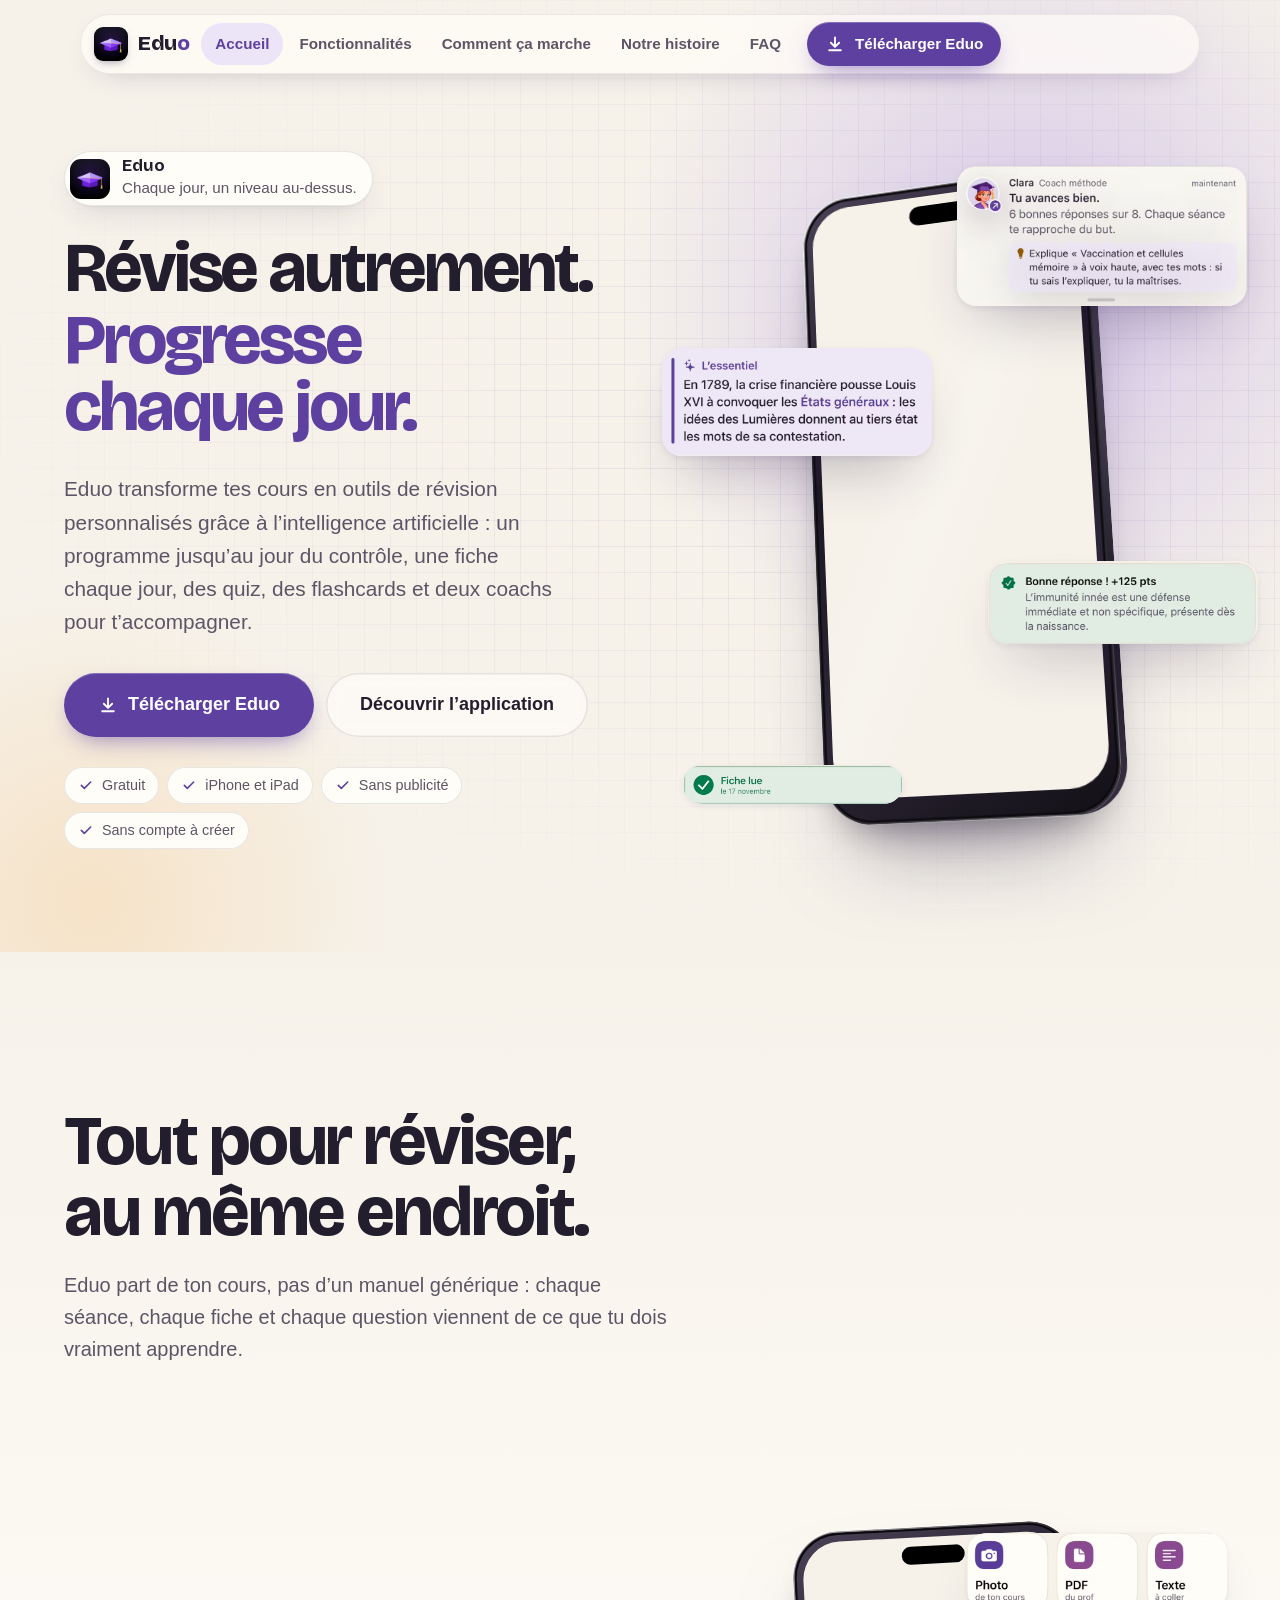
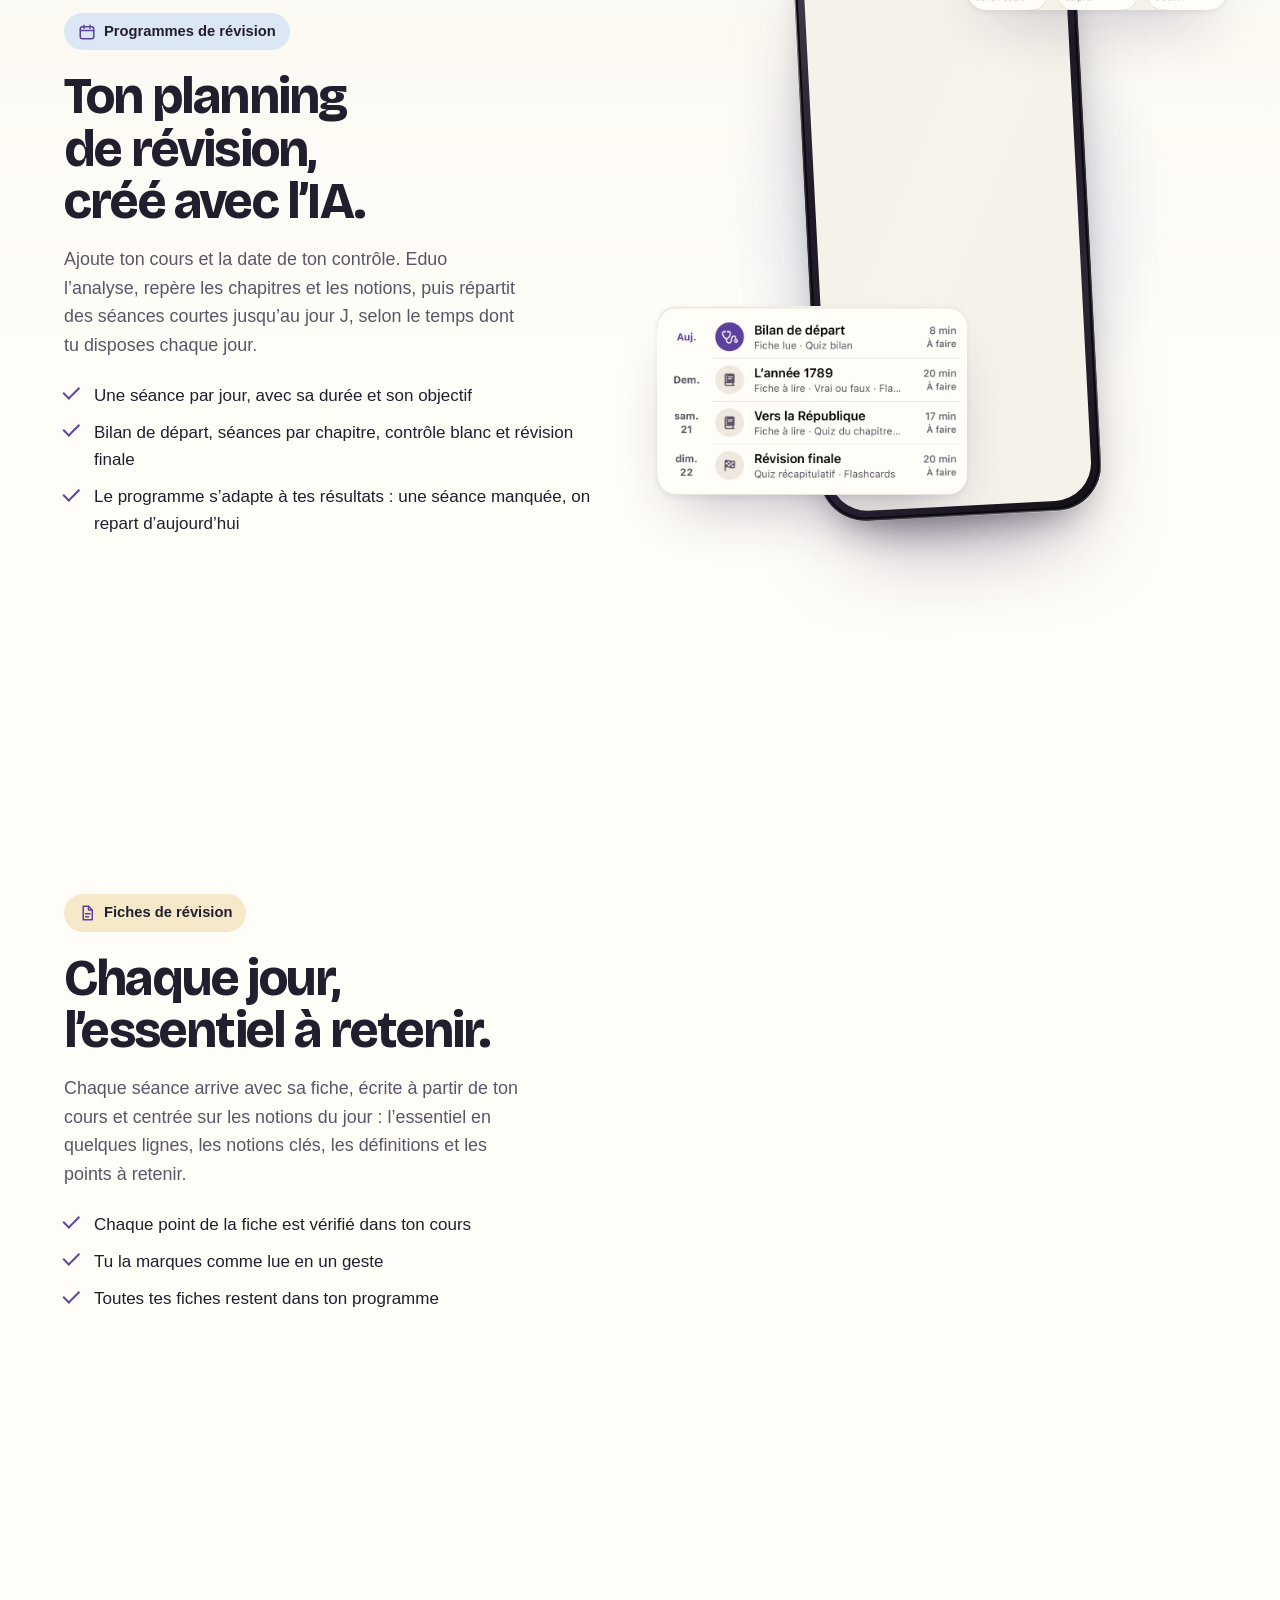
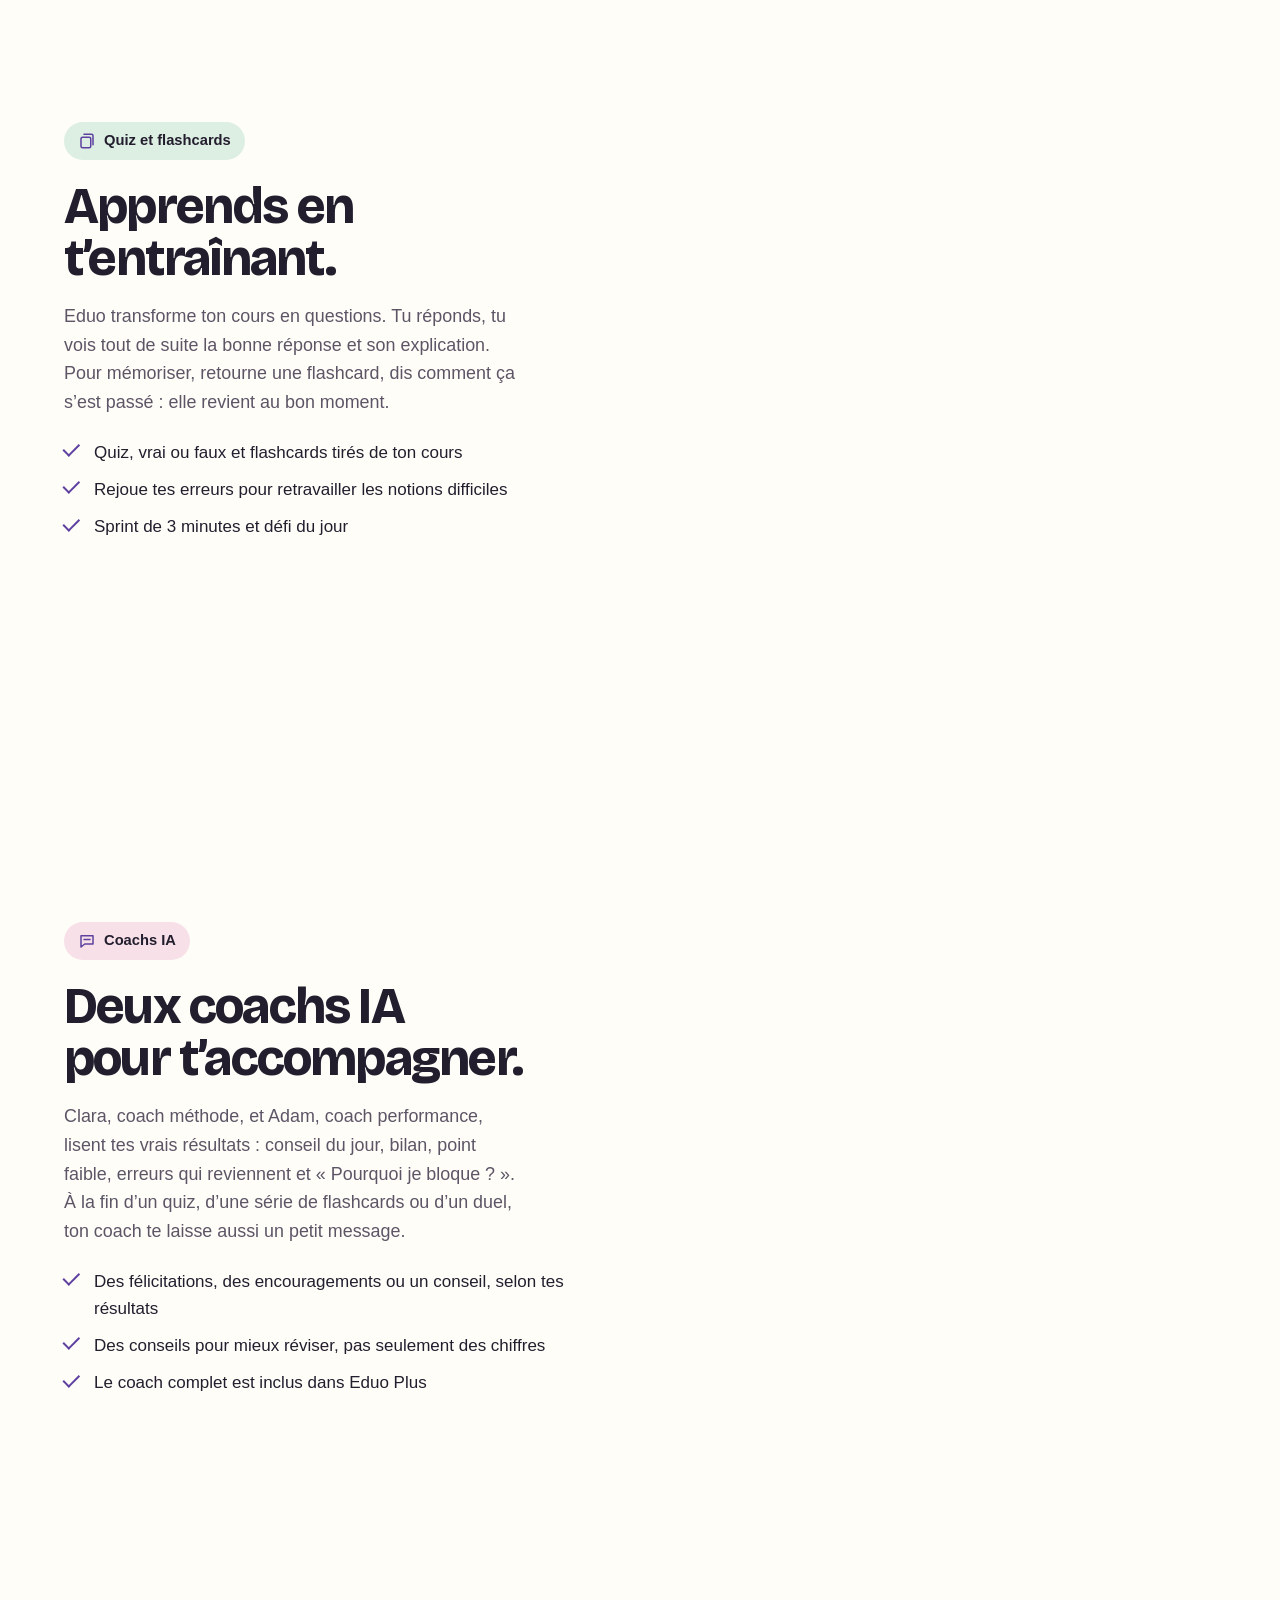
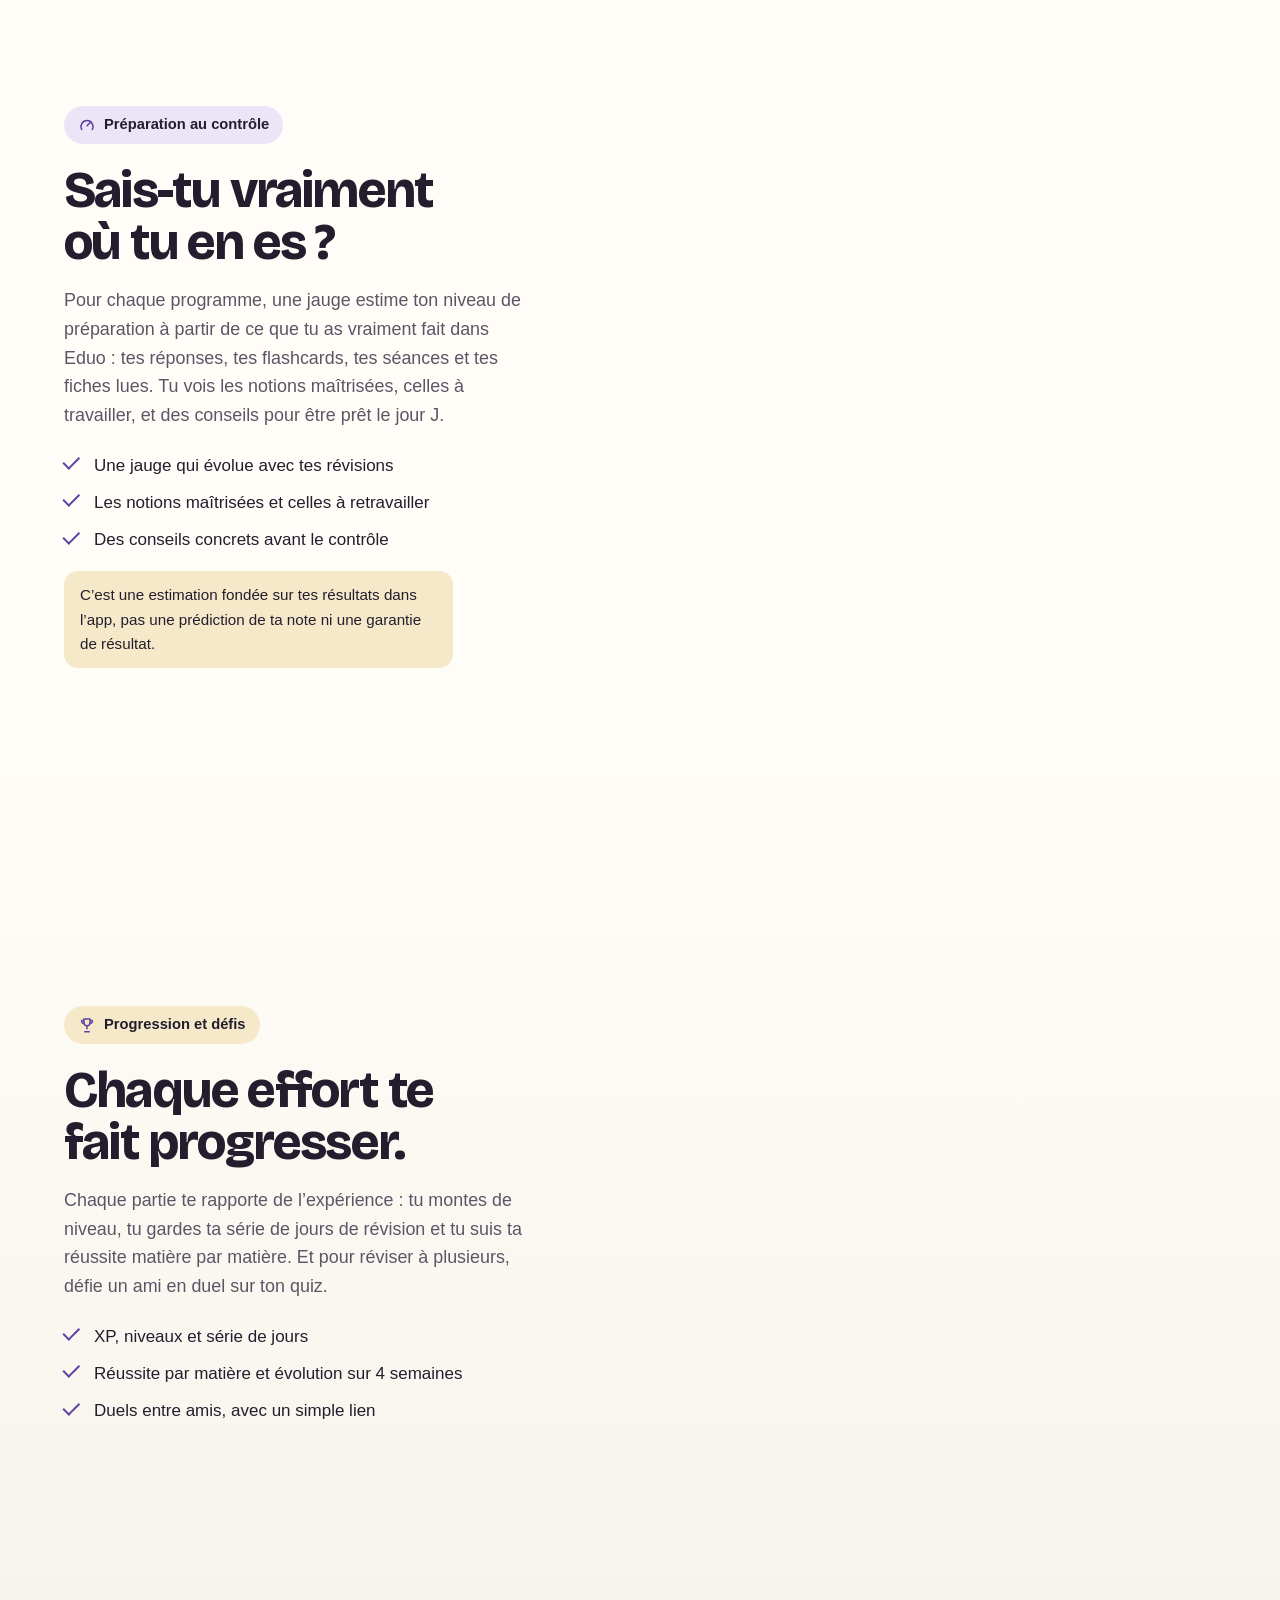
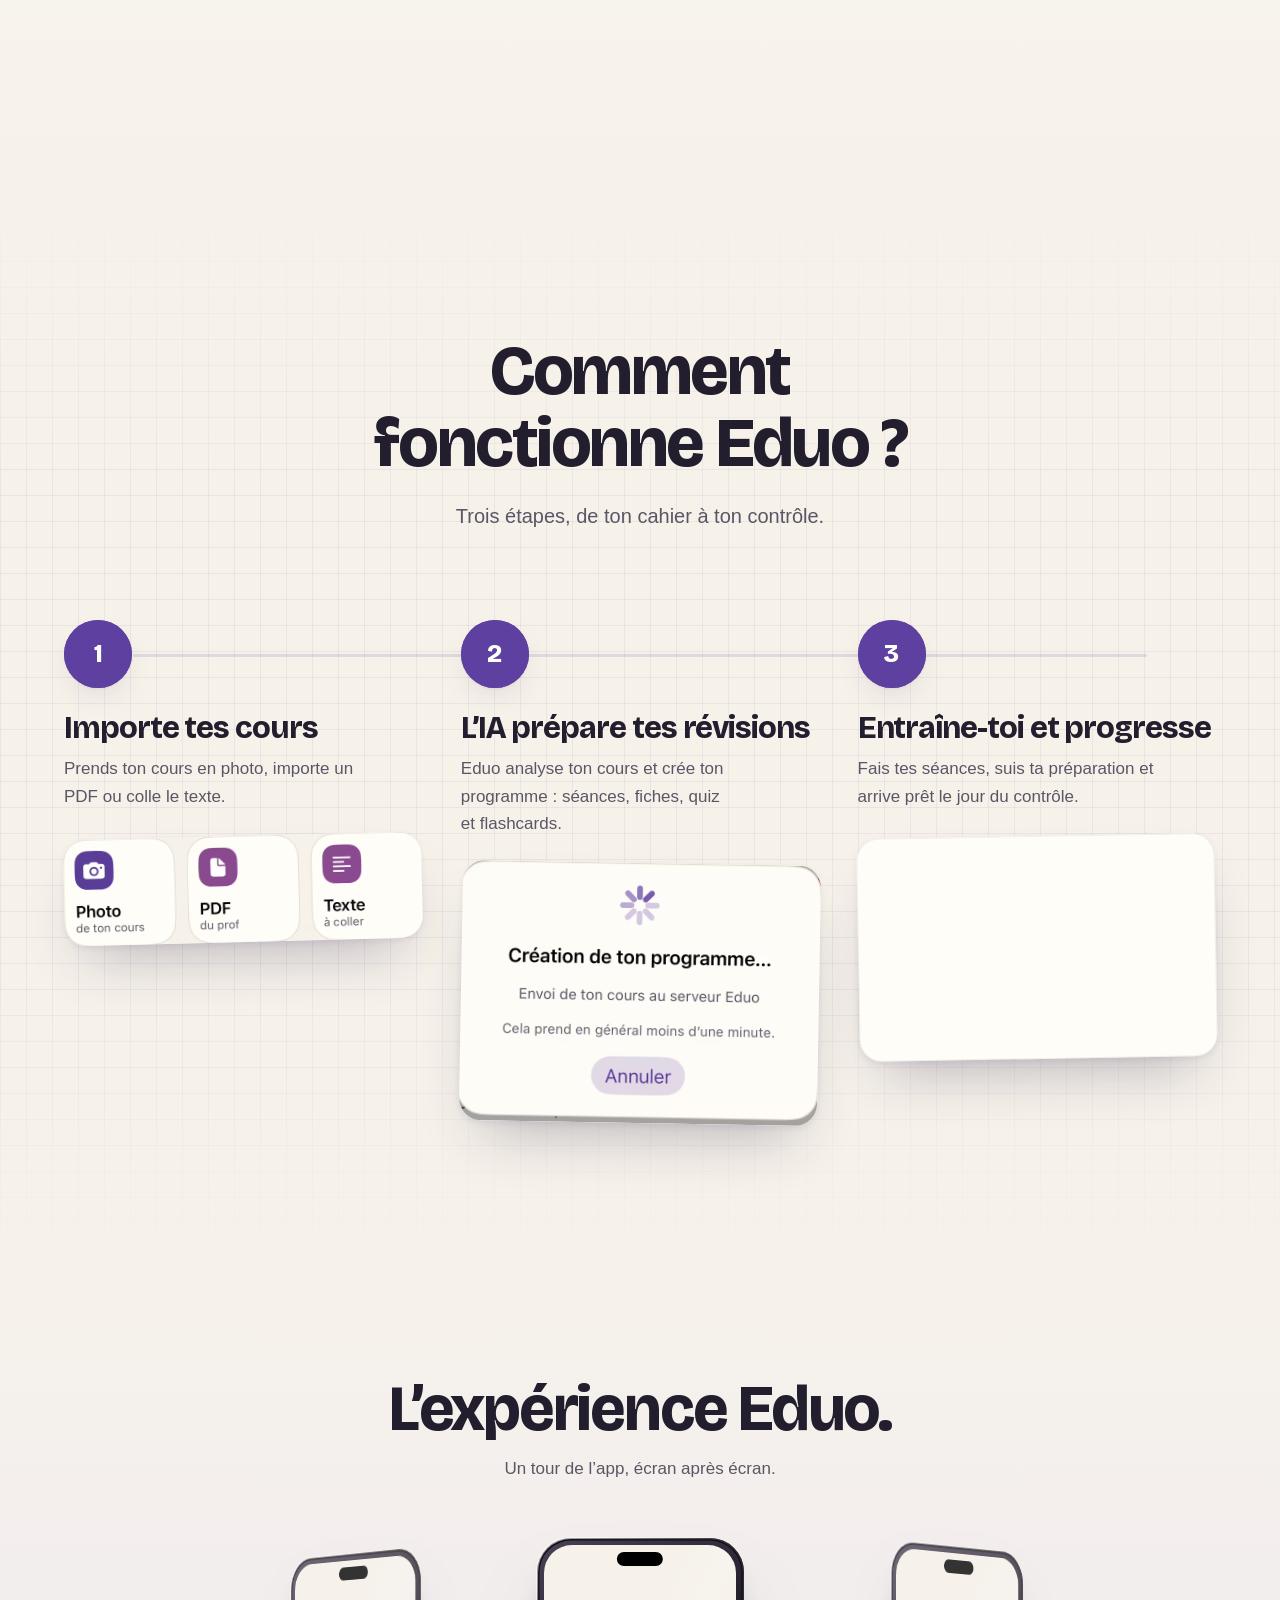
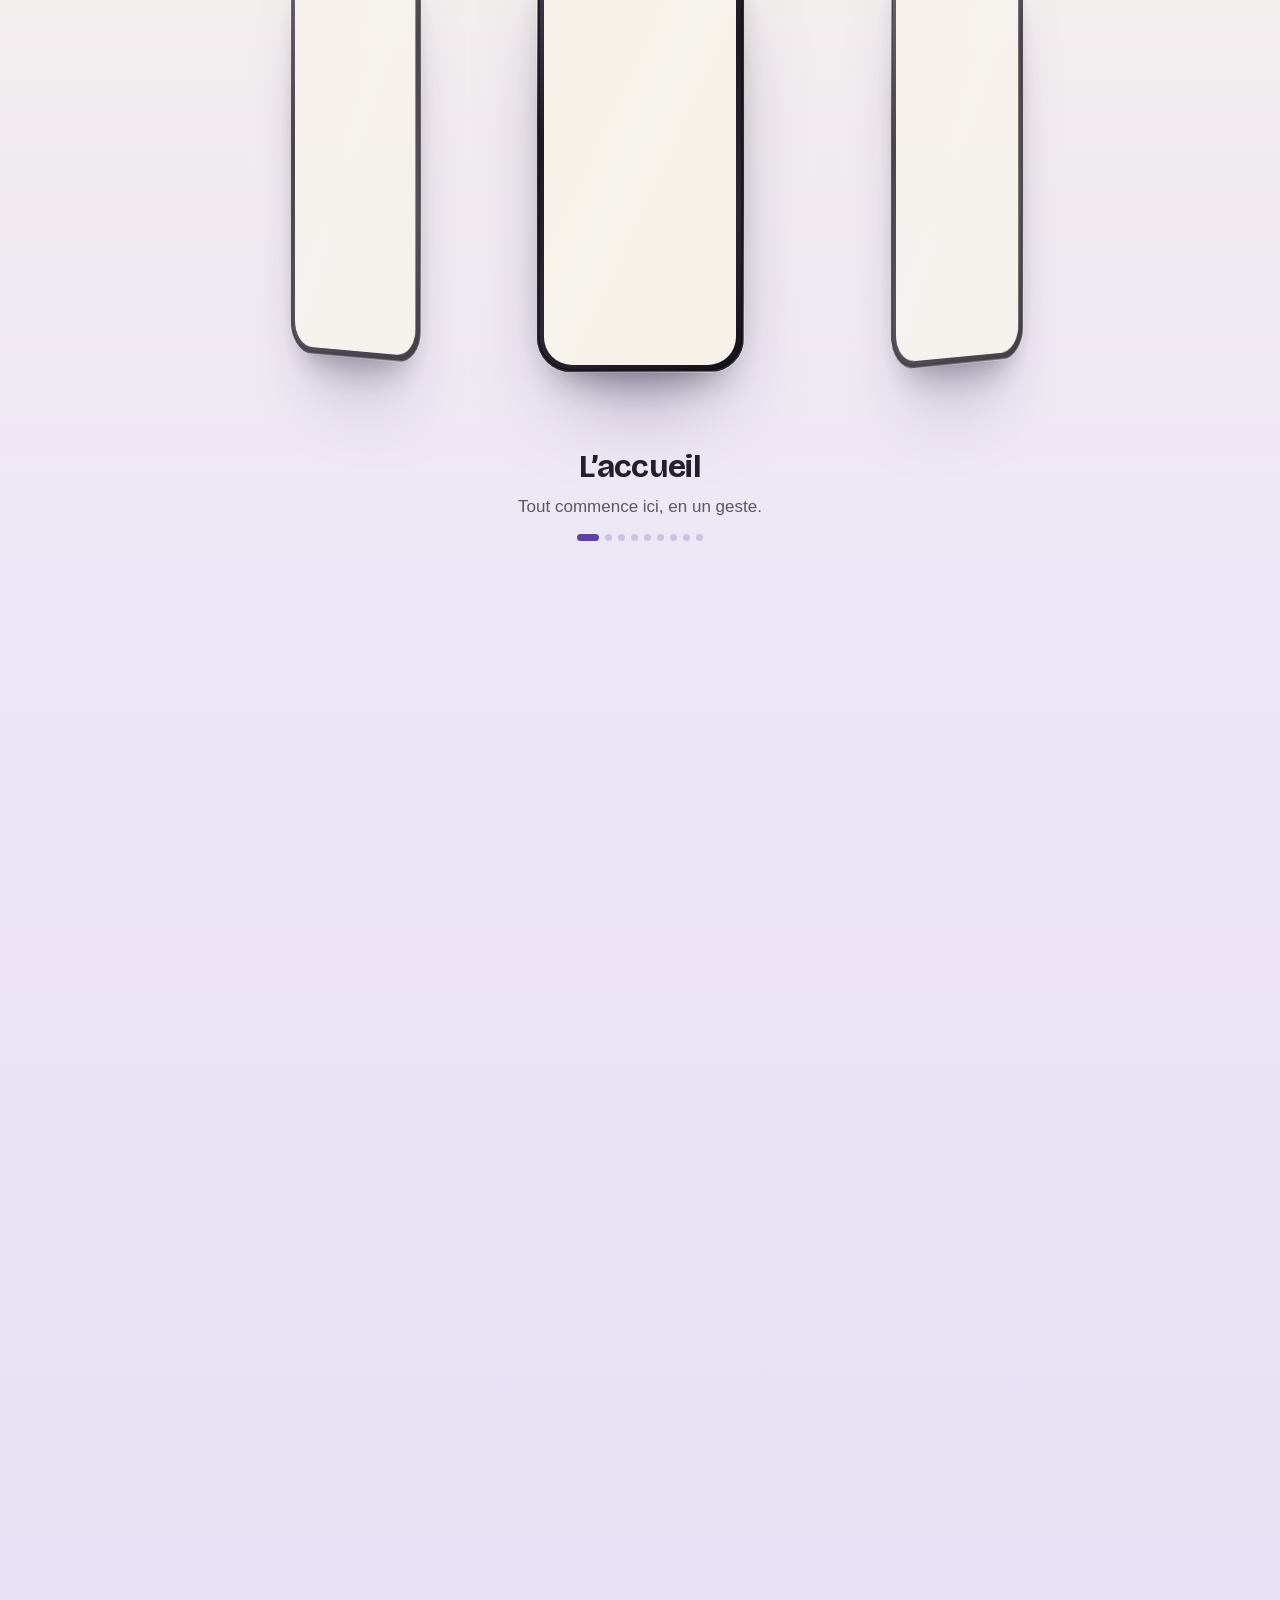
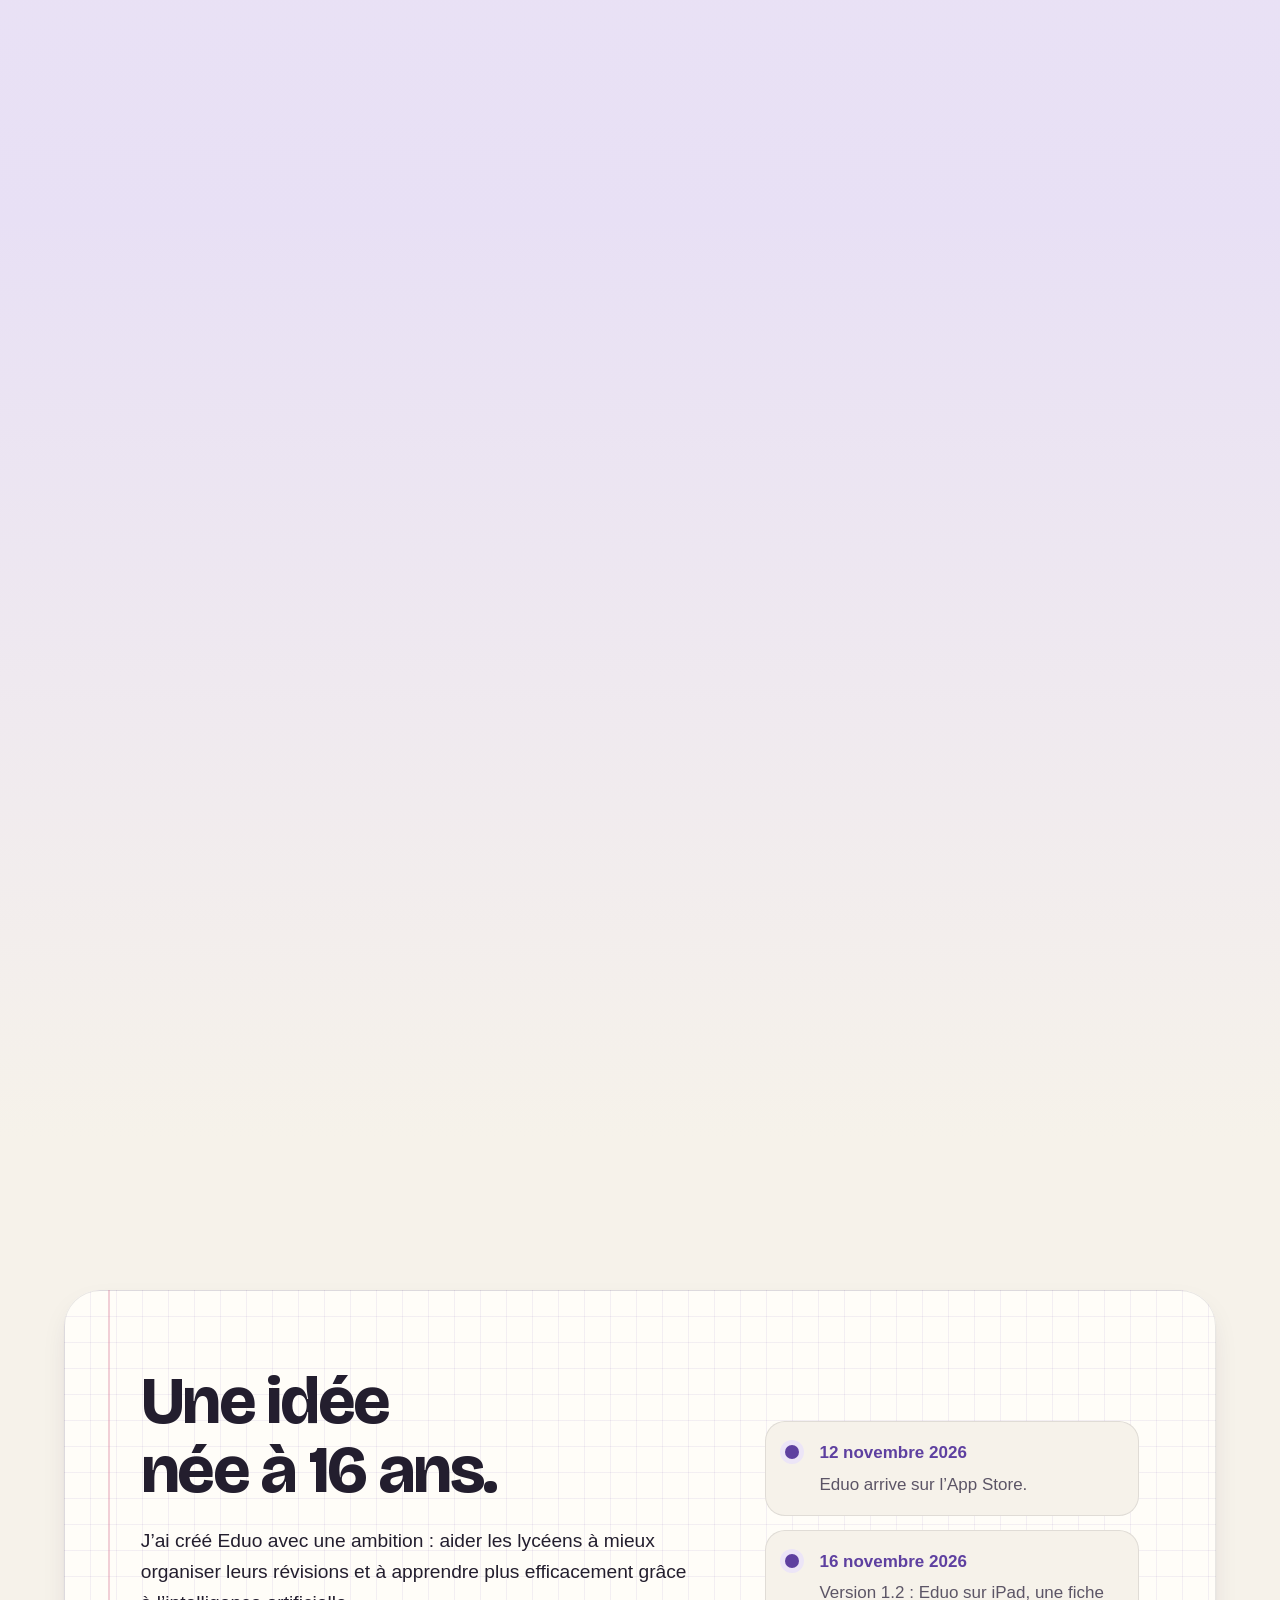
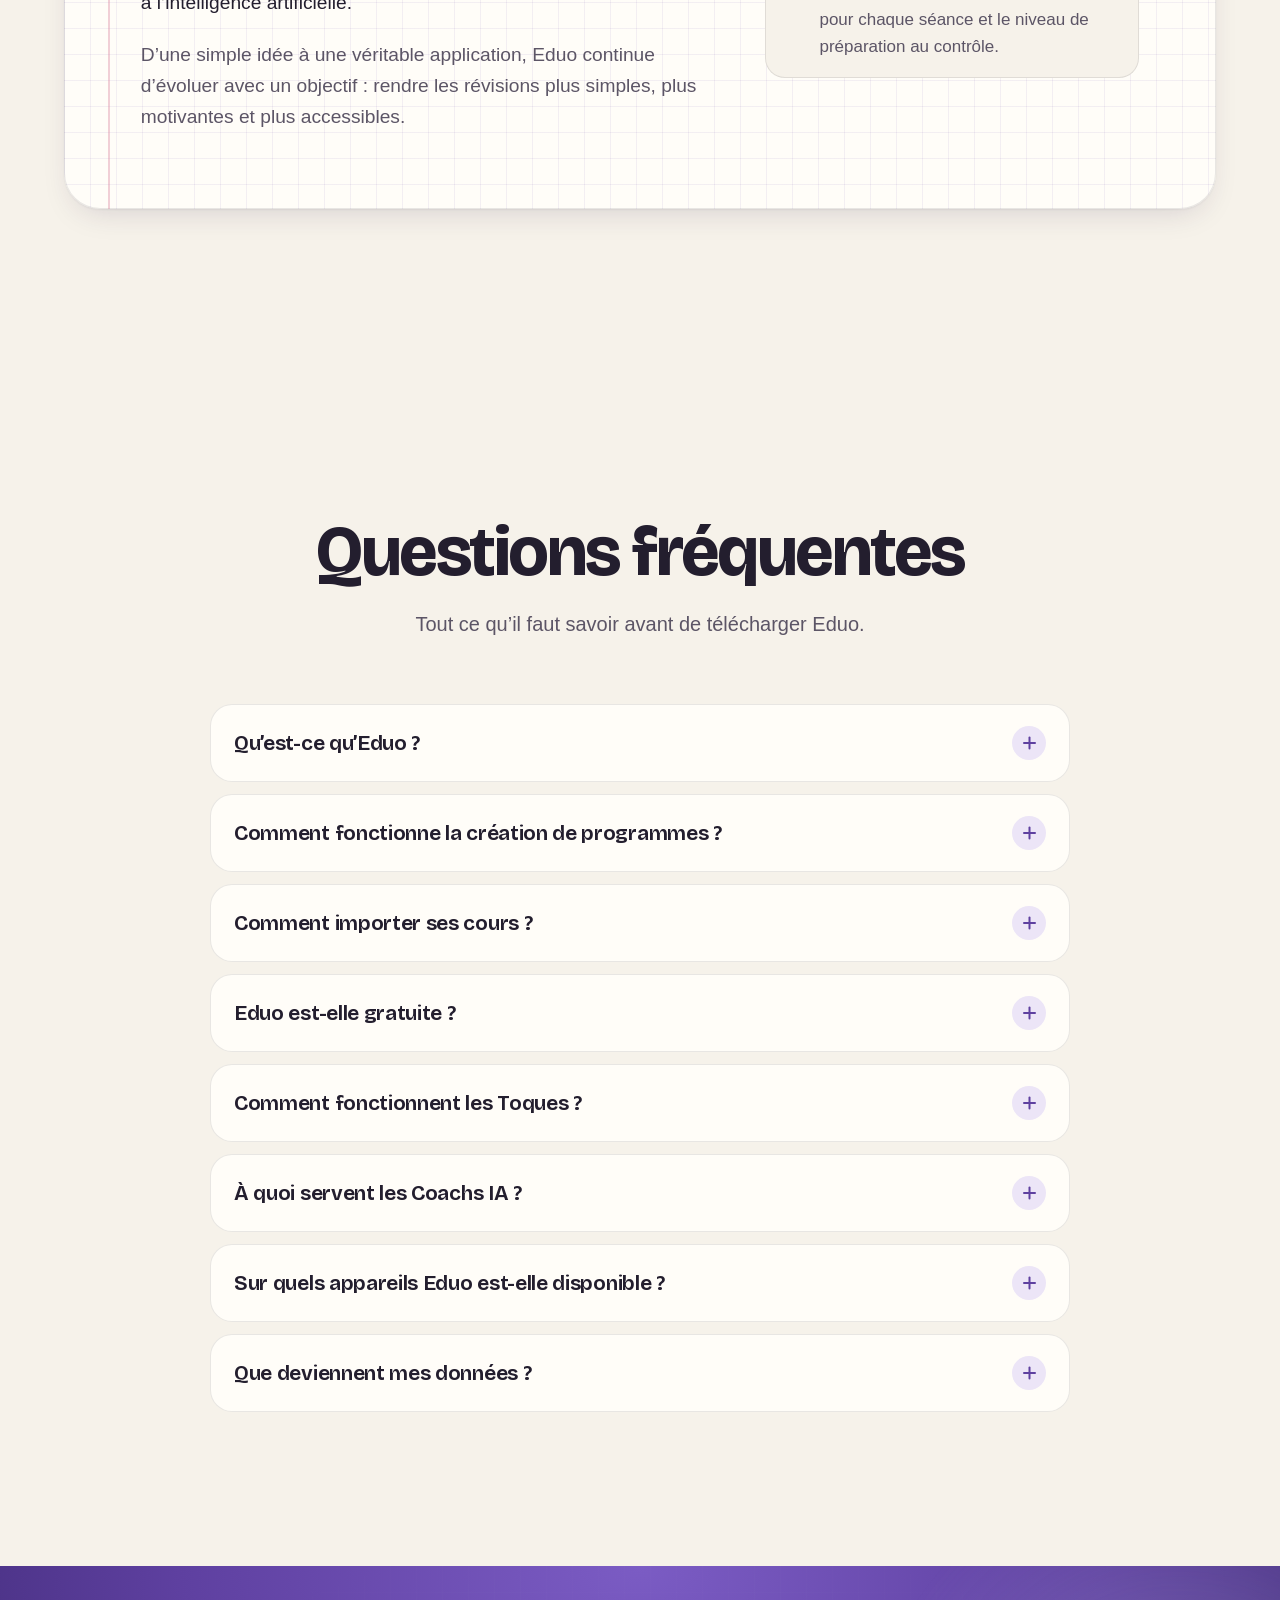
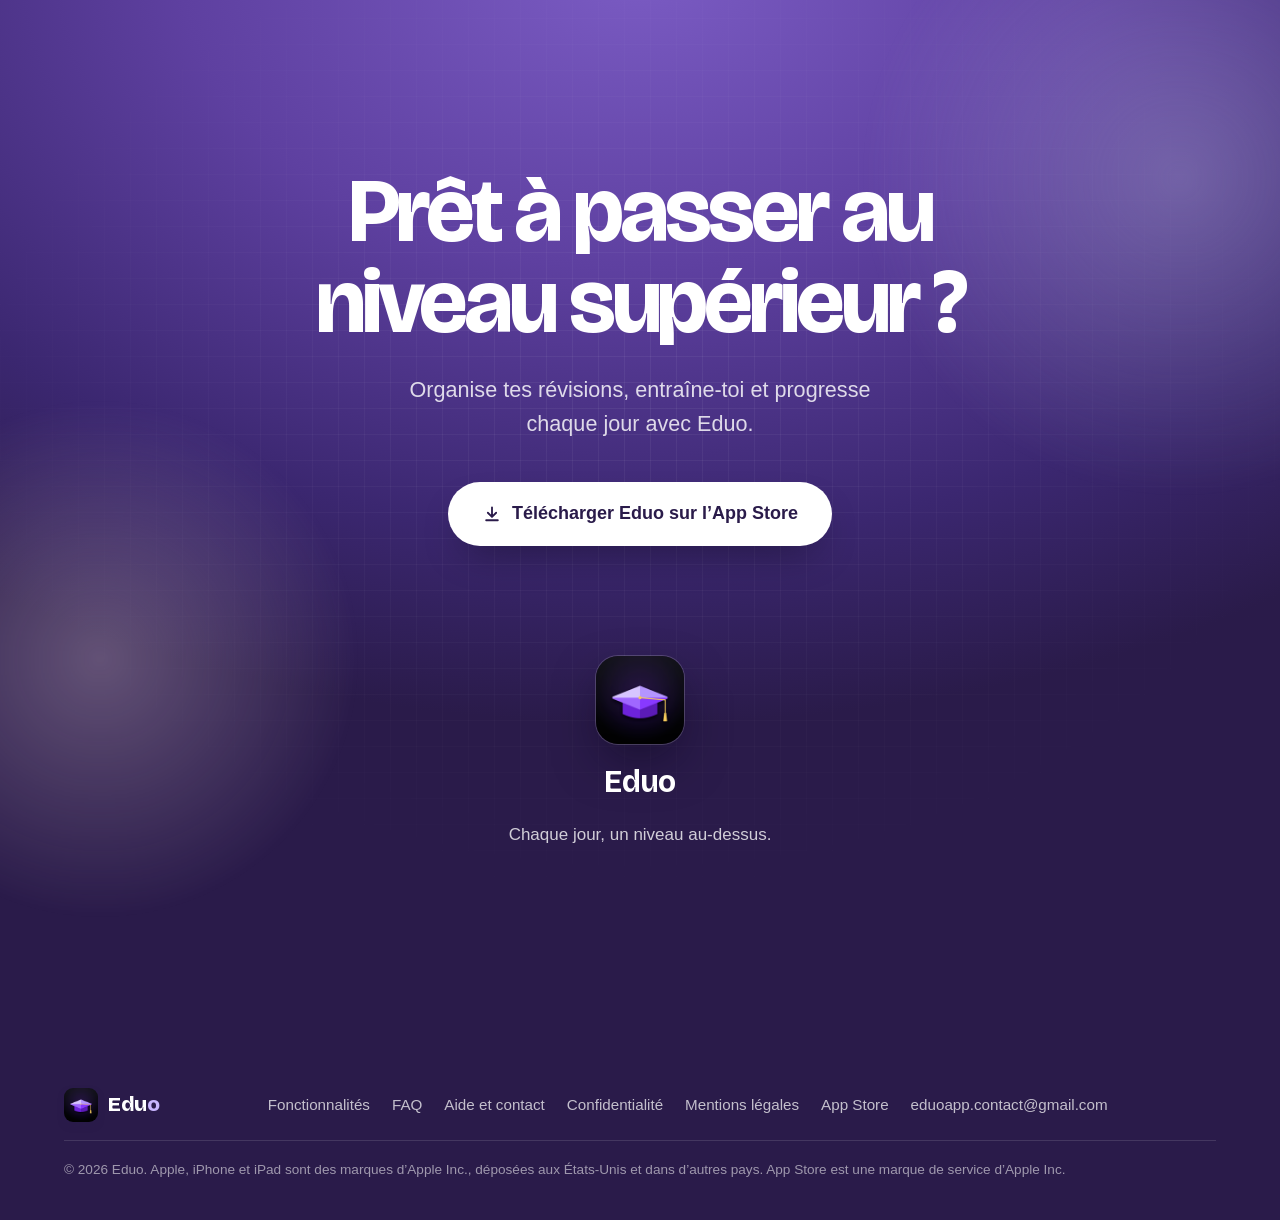
==== index.html @ 27c8b5d5 "Site officiel d'Eduo" ====
<!doctype html>
<html lang="fr">
<head>
  <meta charset="utf-8">
  <meta name="viewport" content="width=device-width, initial-scale=1, viewport-fit=cover">
  <title>Eduo · L’app de révision des lycéens, avec l’IA</title>
  <meta name="description" content="Eduo transforme tes cours en programme de révision avec l’IA : fiche du jour, quiz, flashcards et coachs IA. Gratuit sur iPhone et iPad.">
  <link rel="canonical" href="https://www.eduo-app.fr/">
  <meta name="theme-color" content="#F6F2EA">
  <meta name="apple-itunes-app" content="app-id=6831674131">
  <meta property="og:type" content="website">
  <meta property="og:locale" content="fr_FR">
  <meta property="og:site_name" content="Eduo">
  <meta property="og:title" content="Eduo · Chaque jour, un niveau au-dessus.">
  <meta property="og:description" content="Ton programme de révision créé avec l’IA à partir de tes cours : fiches, quiz, flashcards et coachs IA. Gratuit sur iPhone et iPad.">
  <meta property="og:url" content="https://www.eduo-app.fr/">
  <meta property="og:image" content="https://www.eduo-app.fr/assets/img/og-eduo.jpg">
  <meta property="og:image:width" content="1200">
  <meta property="og:image:height" content="630">
  <meta name="twitter:card" content="summary_large_image">
  <link rel="icon" href="favicon.ico" sizes="32x32">
  <link rel="icon" href="assets/img/favicon-32.png" type="image/png" sizes="32x32">
  <link rel="apple-touch-icon" href="assets/img/apple-touch-icon.png">
  <link rel="manifest" href="site.webmanifest">
  <link rel="preload" href="assets/fonts/bricolage-latin.woff2" as="font" type="font/woff2" crossorigin>
  <link rel="stylesheet" href="assets/css/site.css">
  <script>document.documentElement.classList.add("js")</script>
  <script type="application/ld+json">{"@context": "https://schema.org", "@type": "MobileApplication", "name": "Eduo", "operatingSystem": "iOS 17.0 ou plus récent, iPadOS 17.0 ou plus récent", "applicationCategory": "EducationalApplication", "inLanguage": "fr", "description": "Application de révision pour les lycéens : programmes de révision créés avec l’IA à partir de tes cours, fiches quotidiennes, quiz, flashcards, coachs IA et niveau de préparation au contrôle.", "url": "https://www.eduo-app.fr/", "downloadUrl": "https://apps.apple.com/fr/app/eduo/id6831674131", "image": "https://www.eduo-app.fr/assets/img/og-eduo.jpg", "offers": {"@type": "Offer", "price": "0", "priceCurrency": "EUR"}, "publisher": {"@type": "Person", "name": "Vincent Lauwerys"}}</script>
  <script type="application/ld+json">{"@context": "https://schema.org", "@type": "FAQPage", "mainEntity": [{"@type": "Question", "name": "Qu’est-ce qu’Eduo ?", "acceptedAnswer": {"@type": "Answer", "text": "Eduo est une application de révision pour les lycéens, sur iPhone et iPad. À partir de tes propres cours, elle crée un programme de révision jusqu’au jour du contrôle, avec une fiche pour chaque séance, des quiz, des flashcards et deux coachs IA.  L’app est en français, sans publicité et sans compte à créer."}}, {"@type": "Question", "name": "Comment fonctionne la création de programmes ?", "acceptedAnswer": {"@type": "Answer", "text": "Dans l’onglet Programmes, touche « Créer un programme », donne un titre à ton contrôle, choisis sa date et ajoute ton cours. Tu peux aussi indiquer le temps dont tu disposes chaque jour et si le contrôle te paraît difficile.  L’IA analyse ton cours, en tire les chapitres et les notions, puis répartit les séances jusqu’au jour J. Le programme est recalculé d’après tes résultats : si tu manques une séance, il repart d’aujourd’hui."}}, {"@type": "Question", "name": "Comment importer ses cours ?", "acceptedAnswer": {"@type": "Answer", "text": "Trois façons : prendre ton cours en photo, importer un PDF ou coller le texte.  Pour créer ton programme, ton cours est envoyé au serveur Eduo pour l’analyse, puis effacé. Si la création par l’IA n’est pas possible, « Créer sans IA » prépare des questions directement sur ton appareil."}}, {"@type": "Question", "name": "Eduo est-elle gratuite ?", "acceptedAnswer": {"@type": "Answer", "text": "Oui, Eduo se télécharge gratuitement. La formule gratuite permet de créer 2 programmes de révision par mois et 3 quiz par l’IA par semaine.  Pour aller plus loin, tu peux acheter des Toques ou t’abonner à Eduo Plus, au mois ou à l’année : coachs IA, analyse approfondie de tes erreurs, statistiques détaillées et 20 Toques par mois. L’abonnement se résilie à tout moment dans les réglages de ton compte Apple."}}, {"@type": "Question", "name": "Comment fonctionnent les Toques ?", "acceptedAnswer": {"@type": "Answer", "text": "Une Toque correspond à une création par l’IA : un programme ou un quiz. Elle n’est utilisée que si la création réussit, et elle est rendue automatiquement en cas d’échec. Revoir un programme ou refaire un quiz déjà créé ne coûte rien.  Les Toques s’achètent par packs, de 1 à 20, sans abonnement. Elles n’expirent pas et restent liées à ton compte Apple. Avec Eduo Plus, tu en reçois 20 chaque mois."}}, {"@type": "Question", "name": "À quoi servent les Coachs IA ?", "acceptedAnswer": {"@type": "Answer", "text": "Clara, coach méthode, et Adam, coach performance, analysent tes résultats et ta progression : conseil du jour, bilan, point faible, erreurs qui reviennent et « Pourquoi je bloque ? ». Le coach complet fait partie d’Eduo Plus.  À la fin d’un quiz, d’une série de flashcards ou d’un duel, ton coach te laisse aussi un petit message d’après tes vrais résultats."}}, {"@type": "Question", "name": "Sur quels appareils Eduo est-elle disponible ?", "acceptedAnswer": {"@type": "Answer", "text": "Eduo est disponible sur l’App Store pour iPhone et iPad, avec iOS ou iPadOS 17 ou plus récent. L’app n’existe pas encore sur Android."}}, {"@type": "Question", "name": "Que deviennent mes données ?", "acceptedAnswer": {"@type": "Answer", "text": "Pas de compte, pas de publicité, pas de suivi publicitaire. Tes quiz, tes résultats et tes programmes restent sur ton appareil ; tu peux tout effacer depuis les réglages de l’app.  Le détail est dans la  politique de confidentialité ."}}]}</script>
</head>
<body>
<a class="skip" href="#contenu">Aller au contenu</a>

<header class="nav" data-open="false">
  <div class="nav__bar">
    <a class="brand" href="#accueil" aria-label="Eduo, retour à l’accueil"><img src="assets/img/icone-192.png" alt="" width="34" height="34"><span>Edu<b>o</b></span></a>
    <nav aria-label="Navigation principale"><ul class="nav__links"><li><a href="#accueil" data-nav="accueil">Accueil</a></li><li><a href="#fonctionnalites" data-nav="fonctionnalites">Fonctionnalités</a></li><li><a href="#comment-ca-marche" data-nav="comment-ca-marche">Comment ça marche</a></li><li><a href="#histoire" data-nav="histoire">Notre histoire</a></li><li><a href="#faq" data-nav="faq">FAQ</a></li></ul></nav>
    <a class="btn nav__cta" href="https://apps.apple.com/fr/app/eduo/id6831674131"><svg viewBox="0 0 24 24" fill="none" stroke="currentColor" stroke-width="2.2" stroke-linecap="round" stroke-linejoin="round" aria-hidden="true"><path d="M12 4v11M7 10.5l5 5 5-5M5 19.5h14"/></svg><span>Télécharger Eduo</span></a>
    <button class="nav__toggle" type="button" aria-expanded="false" aria-controls="menu" aria-label="Ouvrir le menu"><span></span><span></span><span></span></button>
  </div>
  <div class="nav__sheet" id="menu"><a href="#accueil" data-nav="accueil">Accueil</a><a href="#fonctionnalites" data-nav="fonctionnalites">Fonctionnalités</a><a href="#comment-ca-marche" data-nav="comment-ca-marche">Comment ça marche</a><a href="#histoire" data-nav="histoire">Notre histoire</a><a href="#faq" data-nav="faq">FAQ</a><a class="btn" href="https://apps.apple.com/fr/app/eduo/id6831674131"><svg viewBox="0 0 24 24" fill="none" stroke="currentColor" stroke-width="2.2" stroke-linecap="round" stroke-linejoin="round" aria-hidden="true"><path d="M12 4v11M7 10.5l5 5 5-5M5 19.5h14"/></svg><span>Télécharger Eduo</span></a></div>
</header>

<main id="contenu">
  <!-- 1. Accueil -->
  <section class="hero" id="accueil" aria-labelledby="titre-accueil">
    <div class="paper-grid" style="position:absolute;inset:0;z-index:-2;-webkit-mask:radial-gradient(110% 80% at 72% 42%,#000 25%,transparent 72%);mask:radial-gradient(110% 80% at 72% 42%,#000 25%,transparent 72%)" aria-hidden="true"></div>
    <div class="hero__glow hero__glow--a" aria-hidden="true"></div>
    <div class="hero__glow hero__glow--b" aria-hidden="true"></div>
    <div class="wrap hero__grid">
      <div class="hero__copy">
        <div class="hero__brand" data-intro style="--d:.05s"><img src="assets/img/icone-192.png" alt="" width="40" height="40"><span><strong>Eduo</strong>Chaque jour, un niveau au-dessus.</span></div>
        <h1 id="titre-accueil"><span class="line"><span style="--d:.15s">Révise autrement.</span></span><span class="line line--violet"><span style="--d:.3s">Progresse chaque jour.</span></span></h1>
        <p class="hero__lead" data-intro style="--d:.5s">Eduo transforme tes cours en outils de révision personnalisés grâce à l’intelligence artificielle : un programme jusqu’au jour du contrôle, une fiche chaque jour, des quiz, des flashcards et deux coachs pour t’accompagner.</p>
        <div class="hero__actions" data-intro style="--d:.65s"><a class="btn btn--big" href="https://apps.apple.com/fr/app/eduo/id6831674131"><svg viewBox="0 0 24 24" fill="none" stroke="currentColor" stroke-width="2.2" stroke-linecap="round" stroke-linejoin="round" aria-hidden="true"><path d="M12 4v11M7 10.5l5 5 5-5M5 19.5h14"/></svg><span>Télécharger Eduo</span></a><a class="btn btn--ghost btn--big" href="#fonctionnalites">Découvrir l’application</a></div>
        <ul class="hero__facts" data-intro style="--d:.8s" aria-label="En bref">
          <li class="pill"><svg viewBox="0 0 24 24" fill="none" stroke="currentColor" stroke-width="2.4" stroke-linecap="round" stroke-linejoin="round" aria-hidden="true"><path d="M5 12.5l4.5 4.5L19 7.5"/></svg>Gratuit</li><li class="pill"><svg viewBox="0 0 24 24" fill="none" stroke="currentColor" stroke-width="2.4" stroke-linecap="round" stroke-linejoin="round" aria-hidden="true"><path d="M5 12.5l4.5 4.5L19 7.5"/></svg>iPhone et iPad</li><li class="pill"><svg viewBox="0 0 24 24" fill="none" stroke="currentColor" stroke-width="2.4" stroke-linecap="round" stroke-linejoin="round" aria-hidden="true"><path d="M5 12.5l4.5 4.5L19 7.5"/></svg>Sans publicité</li><li class="pill"><svg viewBox="0 0 24 24" fill="none" stroke="currentColor" stroke-width="2.4" stroke-linecap="round" stroke-linejoin="round" aria-hidden="true"><path d="M5 12.5l4.5 4.5L19 7.5"/></svg>Sans compte à créer</li>
        </ul>
      </div>
      <div class="hero__stage">
        <div class="phone3d" id="heroPhone">
          <div class="phone3d__back" aria-hidden="true"></div>
          <div class="phone3d__slice" aria-hidden="true" style="transform:translateZ(-3.6px)"></div><div class="phone3d__slice" aria-hidden="true" style="transform:translateZ(-7.2px)"></div><div class="phone3d__slice" aria-hidden="true" style="transform:translateZ(-10.8px)"></div><div class="phone3d__slice" aria-hidden="true" style="transform:translateZ(-14.4px)"></div><div class="phone3d__slice" aria-hidden="true" style="transform:translateZ(-18.0px)"></div><div class="phone3d__slice" aria-hidden="true" style="transform:translateZ(-21.6px)"></div><div class="phone3d__slice" aria-hidden="true" style="transform:translateZ(-25.2px)"></div><div class="phone3d__slice" aria-hidden="true" style="transform:translateZ(-28.8px)"></div><div class="phone3d__slice" aria-hidden="true" style="transform:translateZ(-32.4px)"></div><div class="phone3d__slice" aria-hidden="true" style="transform:translateZ(-36.0px)"></div>
          <div class="phone"><div class="phone__screen"><picture><source type="image/avif" srcset="assets/img/ecrans/accueil.avif"><img src="assets/img/ecrans/accueil.jpg" alt="Accueil de l’application Eduo : « Salut, Sam », suggestions de révision et barre pour ajouter un cours" width="720" height="1565" decoding="async" fetchpriority="high"></picture></div></div>
        </div>
        <div class="chip-card float" data-depth="60" style="--cw:270px;left:-6%;top:30%;--fd:-1s;--d:0.9s"><picture><source type="image/avif" srcset="assets/img/details/c-essentiel.avif"><img src="assets/img/details/c-essentiel.jpg" alt="L’essentiel d’une fiche de révision" width="760" height="305" decoding="async" loading="lazy"></picture></div>
        <div class="chip-card float" data-depth="90" style="--cw:270px;right:-8%;top:58%;--fd:-3s;--d:1.05s"><picture><source type="image/avif" srcset="assets/img/details/c-bonne-reponse.avif"><img src="assets/img/details/c-bonne-reponse.jpg" alt="Bonne réponse ! +125 points" width="760" height="233" decoding="async" loading="lazy"></picture></div>
        <div class="chip-card float" data-depth="40" style="--cw:290px;right:-6%;top:6%;--fd:-2s;--d:1.2s"><picture><source type="image/avif" srcset="assets/img/details/c-notif-clara.avif"><img src="assets/img/details/c-notif-clara.jpg" alt="Message de Clara : « Tu avances bien »" width="760" height="367" decoding="async" loading="lazy"></picture></div>
        <div class="chip-card float" data-depth="70" style="--cw:220px;left:-2%;bottom:10%;--fd:-4s;--d:1.35s"><picture><source type="image/avif" srcset="assets/img/details/c-fiche-lue.avif"><img src="assets/img/details/c-fiche-lue.jpg" alt="Fiche lue" width="760" height="135" decoding="async" loading="lazy"></picture></div>
      </div>
    </div>
  </section>

  <!-- 2. Fonctionnalités -->
  <section class="section features" id="fonctionnalites" aria-labelledby="titre-fonctionnalites">
    <div class="wrap">
      <div class="section-head reveal">
        <h2 id="titre-fonctionnalites">Tout pour réviser, au même endroit.</h2>
        <p>Eduo part de ton cours, pas d’un manuel générique : chaque séance, chaque fiche et chaque question viennent de ce que tu dois vraiment apprendre.</p>
      </div>
      <div class="story-grid">
        <div class="features__list">
      <article class="feature reveal" id="f-programmes" data-feature="0" style="--tone:var(--sky)">
        <span class="feature__tag"><svg viewBox="0 0 24 24" fill="none" stroke="currentColor" stroke-width="2" stroke-linecap="round" stroke-linejoin="round" aria-hidden="true"><rect x="3" y="5" width="18" height="16" rx="3"/><path d="M3 10h18M8 3v4M16 3v4"/></svg>Programmes de révision</span>
        <h3>Ton planning de révision, créé avec l’IA.</h3>
        <p>Ajoute ton cours et la date de ton contrôle. Eduo l’analyse, repère les chapitres et les notions, puis répartit des séances courtes jusqu’au jour J, selon le temps dont tu disposes chaque jour.</p>
        <ul><li>Une séance par jour, avec sa durée et son objectif</li><li>Bilan de départ, séances par chapitre, contrôle blanc et révision finale</li><li>Le programme s’adapte à tes résultats : une séance manquée, on repart d’aujourd’hui</li></ul>
        <div class="feature__visual"><div class="scene" data-scene="0" style="--tone:var(--sky)"><div class="scene__halo" aria-hidden="true"></div><div class="phone"><div class="phone__screen"><picture><source type="image/avif" srcset="assets/img/ecrans/programme.avif"><img src="assets/img/ecrans/programme.jpg" alt="Écran d’un programme Eduo : la séance du jour, la fiche du jour et le niveau de préparation" width="720" height="1565" decoding="async" loading="lazy"></picture></div></div><div class="chip-card float" data-depth="40" style="--cw:310px;left:-4%;bottom:12%"><picture><source type="image/avif" srcset="assets/img/details/c-seances.avif"><img src="assets/img/details/c-seances.jpg" alt="Les séances du programme, jour par jour : bilan de départ, l’année 1789, vers la République, révision finale" width="760" height="462" decoding="async" loading="lazy"></picture></div><div class="chip-card float" data-depth="70" style="--cw:260px;right:-2%;top:10%;--fd:-2s"><picture><source type="image/avif" srcset="assets/img/details/c-import.avif"><img src="assets/img/details/c-import.jpg" alt="Importer son cours : photo, PDF ou texte" width="760" height="225" decoding="async" loading="lazy"></picture></div></div></div>
      </article>
      <article class="feature reveal" id="f-fiches" data-feature="1" style="--tone:var(--butter)">
        <span class="feature__tag"><svg viewBox="0 0 24 24" fill="none" stroke="currentColor" stroke-width="2" stroke-linecap="round" stroke-linejoin="round" aria-hidden="true"><path d="M7 3h7l5 5v13H7z"/><path d="M14 3v5h5M10 13h6M10 17h4"/></svg>Fiches de révision</span>
        <h3>Chaque jour, l’essentiel à retenir.</h3>
        <p>Chaque séance arrive avec sa fiche, écrite à partir de ton cours et centrée sur les notions du jour : l’essentiel en quelques lignes, les notions clés, les définitions et les points à retenir.</p>
        <ul><li>Chaque point de la fiche est vérifié dans ton cours</li><li>Tu la marques comme lue en un geste</li><li>Toutes tes fiches restent dans ton programme</li></ul>
        <div class="feature__visual"><div class="scene" data-scene="1" style="--tone:var(--butter)"><div class="scene__halo" aria-hidden="true"></div><div class="phone"><div class="phone__screen"><picture><source type="image/avif" srcset="assets/img/ecrans/fiche.avif"><img src="assets/img/ecrans/fiche.jpg" alt="Fiche de révision Eduo « Les causes de la Révolution » : l’essentiel et les notions clés" width="720" height="1565" decoding="async" loading="lazy"></picture></div></div><div class="chip-card float" data-depth="50" style="--cw:300px;left:-6%;top:16%"><picture><source type="image/avif" srcset="assets/img/details/c-essentiel.avif"><img src="assets/img/details/c-essentiel.jpg" alt="L’essentiel de la fiche, en quelques lignes" width="760" height="305" decoding="async" loading="lazy"></picture></div><div class="chip-card float" data-depth="80" style="--cw:280px;right:-6%;bottom:18%;--fd:-3s"><picture><source type="image/avif" srcset="assets/img/details/c-notion.avif"><img src="assets/img/details/c-notion.jpg" alt="Une notion clé de la fiche : une société d’ordres" width="760" height="300" decoding="async" loading="lazy"></picture></div><div class="chip-card float" data-depth="30" style="--cw:230px;right:2%;top:8%;--fd:-1.5s"><picture><source type="image/avif" srcset="assets/img/details/c-fiche-lue.avif"><img src="assets/img/details/c-fiche-lue.jpg" alt="Fiche lue" width="760" height="135" decoding="async" loading="lazy"></picture></div></div></div>
      </article>
      <article class="feature reveal" id="f-quiz" data-feature="2" style="--tone:var(--mint)">
        <span class="feature__tag"><svg viewBox="0 0 24 24" fill="none" stroke="currentColor" stroke-width="2" stroke-linecap="round" stroke-linejoin="round" aria-hidden="true"><rect x="4" y="7" width="13" height="14" rx="2"/><path d="M8 3h10a2 2 0 0 1 2 2v12"/></svg>Quiz et flashcards</span>
        <h3>Apprends en t’entraînant.</h3>
        <p>Eduo transforme ton cours en questions. Tu réponds, tu vois tout de suite la bonne réponse et son explication. Pour mémoriser, retourne une flashcard, dis comment ça s’est passé : elle revient au bon moment.</p>
        <ul><li>Quiz, vrai ou faux et flashcards tirés de ton cours</li><li>Rejoue tes erreurs pour retravailler les notions difficiles</li><li>Sprint de 3 minutes et défi du jour</li></ul>
        <div class="feature__visual"><div class="scene" data-scene="2" style="--tone:var(--mint)"><div class="scene__halo" aria-hidden="true"></div><div class="phone"><div class="phone__screen"><picture><source type="image/avif" srcset="assets/img/ecrans/quiz.avif"><img src="assets/img/ecrans/quiz.jpg" alt="Question de quiz Eduo sur l’immunité innée, avec la bonne réponse et son explication" width="720" height="1565" decoding="async" loading="lazy"></picture></div></div><div class="flip float" data-depth="60" style="--cw:250px;left:-8%;top:14%;--fd:-2s"><div class="flip__inner"><div class="flip__face flip__face--front"><picture><source type="image/avif" srcset="assets/img/details/c-flash-q.avif"><img src="assets/img/details/c-flash-q.jpg" alt="Flashcard, côté question : quelle est la caractéristique principale de l’immunité innée ?" width="760" height="640" decoding="async" loading="lazy"></picture></div><div class="flip__face flip__face--back"><picture><source type="image/avif" srcset="assets/img/details/c-flash-r.avif"><img src="assets/img/details/c-flash-r.jpg" alt="Flashcard, côté réponse : défense immédiate et non spécifique" width="760" height="640" decoding="async" loading="lazy"></picture></div></div></div><div class="chip-card float" data-depth="80" style="--cw:300px;right:-6%;bottom:14%"><picture><source type="image/avif" srcset="assets/img/details/c-bonne-reponse.avif"><img src="assets/img/details/c-bonne-reponse.jpg" alt="Bonne réponse ! +125 points, avec l’explication" width="760" height="233" decoding="async" loading="lazy"></picture></div></div></div>
      </article>
      <article class="feature reveal" id="f-coachs" data-feature="3" style="--tone:var(--rose)">
        <span class="feature__tag"><svg viewBox="0 0 24 24" fill="none" stroke="currentColor" stroke-width="2" stroke-linecap="round" stroke-linejoin="round" aria-hidden="true"><path d="M4 5h16v11H9l-5 4z"/><path d="M8 10h8"/></svg>Coachs IA</span>
        <h3>Deux coachs IA pour t’accompagner.</h3>
        <p>Clara, coach méthode, et Adam, coach performance, lisent tes vrais résultats : conseil du jour, bilan, point faible, erreurs qui reviennent et « Pourquoi je bloque ? ». À la fin d’un quiz, d’une série de flashcards ou d’un duel, ton coach te laisse aussi un petit message.</p>
        <ul><li>Des félicitations, des encouragements ou un conseil, selon tes résultats</li><li>Des conseils pour mieux réviser, pas seulement des chiffres</li><li>Le coach complet est inclus dans Eduo Plus</li></ul>
        <div class="feature__visual"><div class="scene" data-scene="3" style="--tone:var(--rose)"><div class="scene__halo" aria-hidden="true"></div><div class="phone"><div class="phone__screen"><picture><source type="image/avif" srcset="assets/img/ecrans/coach-clara.avif"><img src="assets/img/ecrans/coach-clara.jpg" alt="Onglet Coach IA d’Eduo avec Clara et son conseil du jour" width="720" height="1565" decoding="async" loading="lazy"></picture></div></div><figure class="avatar float" data-depth="90" style="--aw:190px;left:-8%;top:6%;--fd:-1s"><picture><source type="image/avif" srcset="assets/img/clara.avif"><img src="assets/img/clara.png" alt="Clara, la coach méthode d’Eduo" width="560" height="560" decoding="async" loading="lazy"></picture><figcaption><b>Clara</b><span>Coach méthode</span></figcaption></figure><figure class="avatar float" data-depth="90" style="--aw:190px;right:-8%;top:30%;--fd:-3.5s"><picture><source type="image/avif" srcset="assets/img/adam.avif"><img src="assets/img/adam.png" alt="Adam, le coach performance d’Eduo" width="560" height="560" decoding="async" loading="lazy"></picture><figcaption><b>Adam</b><span>Coach performance</span></figcaption></figure><div class="chip-card float" data-depth="60" style="--cw:320px;left:-4%;bottom:6%;--fd:-2s"><picture><source type="image/avif" srcset="assets/img/details/c-notif-clara.avif"><img src="assets/img/details/c-notif-clara.jpg" alt="Message de Clara après une séance : « Tu avances bien. 6 bonnes réponses sur 8 »" width="760" height="367" decoding="async" loading="lazy"></picture></div></div></div>
      </article>
      <article class="feature reveal" id="f-preparation" data-feature="4" style="--tone:var(--violet-soft)">
        <span class="feature__tag"><svg viewBox="0 0 24 24" fill="none" stroke="currentColor" stroke-width="2" stroke-linecap="round" stroke-linejoin="round" aria-hidden="true"><path d="M5 18a8 8 0 1 1 14 0"/><path d="M12 13l4-4"/></svg>Préparation au contrôle</span>
        <h3>Sais-tu vraiment où tu en es ?</h3>
        <p>Pour chaque programme, une jauge estime ton niveau de préparation à partir de ce que tu as vraiment fait dans Eduo : tes réponses, tes flashcards, tes séances et tes fiches lues. Tu vois les notions maîtrisées, celles à travailler, et des conseils pour être prêt le jour J.</p>
        <ul><li>Une jauge qui évolue avec tes révisions</li><li>Les notions maîtrisées et celles à retravailler</li><li>Des conseils concrets avant le contrôle</li></ul><p class="feature__note">C’est une estimation fondée sur tes résultats dans l’app, pas une prédiction de ta note ni une garantie de résultat.</p>
        <div class="feature__visual"><div class="scene" data-scene="4" style="--tone:var(--violet-soft)"><div class="scene__halo" aria-hidden="true"></div><div class="phone"><div class="phone__screen"><picture><source type="image/avif" srcset="assets/img/ecrans/preparation.avif"><img src="assets/img/ecrans/preparation.jpg" alt="Niveau de préparation au contrôle d’histoire : 64 %, en progrès" width="720" height="1565" decoding="async" loading="lazy"></picture></div></div><div class="chip-card float" data-depth="70" style="--cw:320px;right:-8%;top:14%"><picture><source type="image/avif" srcset="assets/img/details/c-notions.avif"><img src="assets/img/details/c-notions.jpg" alt="Notions maîtrisées et notions à travailler" width="760" height="349" decoding="async" loading="lazy"></picture></div><div class="chip-card float" data-depth="50" style="--cw:310px;left:-8%;bottom:14%;--fd:-2.5s"><picture><source type="image/avif" srcset="assets/img/details/c-clara-conseil.avif"><img src="assets/img/details/c-clara-conseil.jpg" alt="Conseil de Clara : « Tu avances bien »" width="760" height="223" decoding="async" loading="lazy"></picture></div></div></div>
      </article>
      <article class="feature reveal" id="f-progression" data-feature="5" style="--tone:var(--butter)">
        <span class="feature__tag"><svg viewBox="0 0 24 24" fill="none" stroke="currentColor" stroke-width="2" stroke-linecap="round" stroke-linejoin="round" aria-hidden="true"><path d="M8 4h8v5a4 4 0 0 1-8 0zM8 6H5a3 3 0 0 0 3 4M16 6h3a3 3 0 0 1-3 4M12 13v4M9 21h6"/></svg>Progression et défis</span>
        <h3>Chaque effort te fait progresser.</h3>
        <p>Chaque partie te rapporte de l’expérience : tu montes de niveau, tu gardes ta série de jours de révision et tu suis ta réussite matière par matière. Et pour réviser à plusieurs, défie un ami en duel sur ton quiz.</p>
        <ul><li>XP, niveaux et série de jours</li><li>Réussite par matière et évolution sur 4 semaines</li><li>Duels entre amis, avec un simple lien</li></ul>
        <div class="feature__visual"><div class="scene" data-scene="5" style="--tone:var(--butter)"><div class="scene__halo" aria-hidden="true"></div><div class="phone"><div class="phone__screen"><picture><source type="image/avif" srcset="assets/img/ecrans/profil-stats.avif"><img src="assets/img/ecrans/profil-stats.jpg" alt="Statistiques détaillées dans le profil Eduo : réussite par matière et évolution" width="720" height="1565" decoding="async" loading="lazy"></picture></div></div><div class="chip-card float" data-depth="60" style="--cw:290px;left:-8%;top:14%"><picture><source type="image/avif" srcset="assets/img/details/c-scores.avif"><img src="assets/img/details/c-scores.jpg" alt="Duel : 975 points contre 790" width="760" height="210" decoding="async" loading="lazy"></picture></div><div class="chip-card float" data-depth="80" style="--cw:290px;right:-8%;bottom:16%;--fd:-2s"><picture><source type="image/avif" srcset="assets/img/details/c-victoire.avif"><img src="assets/img/details/c-victoire.jpg" alt="Victoire ! Tu as battu Hugo" width="760" height="186" decoding="async" loading="lazy"></picture></div></div></div>
      </article>
        </div>
        <div class="stage" aria-hidden="true"><div class="stage__sticky scene-host" style="height:min(720px,82vh)"></div></div>
      </div>
    </div>
  </section>

  <!-- 3. Comment ça marche -->
  <section class="section steps" id="comment-ca-marche" aria-labelledby="titre-etapes">
    <div class="paper-grid" style="position:absolute;inset:0;z-index:-1;-webkit-mask:linear-gradient(transparent,#000 30%,#000 70%,transparent);mask:linear-gradient(transparent,#000 30%,#000 70%,transparent)" aria-hidden="true"></div>
    <div class="wrap">
      <div class="section-head center reveal">
        <h2 id="titre-etapes">Comment fonctionne Eduo ?</h2>
        <p>Trois étapes, de ton cahier à ton contrôle.</p>
      </div>
      <div class="steps__track">
        <div class="steps__line" aria-hidden="true"><span></span></div>
        <ol class="steps__list">
        <li class="step reveal" style="--d:0s"><span class="step__num" aria-hidden="true">1</span><h3>Importe tes cours</h3><p>Prends ton cours en photo, importe un PDF ou colle le texte.</p><div class="step__visual" style="--rot:-1.5deg"><picture><source type="image/avif" srcset="assets/img/details/c-import.avif"><img src="assets/img/details/c-import.jpg" alt="Les trois façons d’ajouter son cours : photo, PDF ou texte" width="760" height="225" decoding="async" loading="lazy"></picture></div></li>
        <li class="step reveal" style="--d:.12s"><span class="step__num" aria-hidden="true">2</span><h3>L’IA prépare tes révisions</h3><p>Eduo analyse ton cours et crée ton programme : séances, fiches, quiz et flashcards.</p><div class="step__visual" style="--rot:1deg"><picture><source type="image/avif" srcset="assets/img/details/c-creation.avif"><img src="assets/img/details/c-creation.jpg" alt="Création du programme en cours : envoi du cours au serveur Eduo" width="760" height="552" decoding="async" loading="lazy"></picture></div></li>
        <li class="step reveal" style="--d:.24s"><span class="step__num" aria-hidden="true">3</span><h3>Entraîne-toi et progresse</h3><p>Fais tes séances, suis ta préparation et arrive prêt le jour du contrôle.</p><div class="step__visual" style="--rot:-1deg"><picture><source type="image/avif" srcset="assets/img/details/c-jauge.avif"><img src="assets/img/details/c-jauge.jpg" alt="Ta préparation : 67 %, en bonne voie" width="760" height="473" decoding="async" loading="lazy" class="gauge-reveal"></picture></div></li>
        </ol>
      </div>
    </div>
  </section>

  <!-- 4. Expérience -->
  <section class="experience" id="experience" aria-labelledby="titre-experience">
    <div class="experience__sticky">
      <div class="experience__head reveal">
        <h2 id="titre-experience">L’expérience Eduo.</h2>
        <p>Un tour de l’app, écran après écran.</p>
      </div>
      <div class="carousel" id="carousel"><div class="carousel__item" data-title="L’accueil" data-text="Tout commence ici, en un geste."><div class="phone"><div class="phone__screen"><picture><source type="image/avif" srcset="assets/img/ecrans/accueil.avif"><img src="assets/img/ecrans/accueil.jpg" alt="Accueil d’Eduo" width="720" height="1565" decoding="async" loading="lazy"></picture></div></div></div><div class="carousel__item" data-title="Ta séance du jour" data-text="Elle t’attend chaque jour."><div class="phone"><div class="phone__screen"><picture><source type="image/avif" srcset="assets/img/ecrans/programmes.avif"><img src="assets/img/ecrans/programmes.jpg" alt="Onglet Programmes : la séance du jour et sa fiche" width="720" height="1565" decoding="async" loading="lazy"></picture></div></div></div><div class="carousel__item" data-title="Ta fiche" data-text="L’essentiel du jour, marqué comme lu."><div class="phone"><div class="phone__screen"><picture><source type="image/avif" srcset="assets/img/ecrans/fiche-lue.avif"><img src="assets/img/ecrans/fiche-lue.jpg" alt="Fiche de révision marquée comme lue" width="720" height="1565" decoding="async" loading="lazy"></picture></div></div></div><div class="carousel__item" data-title="Le quiz" data-text="La bonne réponse et son explication."><div class="phone"><div class="phone__screen"><picture><source type="image/avif" srcset="assets/img/ecrans/quiz.avif"><img src="assets/img/ecrans/quiz.jpg" alt="Question de quiz avec la bonne réponse" width="720" height="1565" decoding="async" loading="lazy"></picture></div></div></div><div class="carousel__item" data-title="Les flashcards" data-text="Retourne, note, retiens."><div class="phone"><div class="phone__screen"><picture><source type="image/avif" srcset="assets/img/ecrans/flash-r.avif"><img src="assets/img/ecrans/flash-r.jpg" alt="Flashcard retournée, côté réponse" width="720" height="1565" decoding="async" loading="lazy"></picture></div></div></div><div class="carousel__item" data-title="Tes résultats" data-text="Et le message de ton coach."><div class="phone"><div class="phone__screen"><picture><source type="image/avif" srcset="assets/img/ecrans/resultats.avif"><img src="assets/img/ecrans/resultats.jpg" alt="Résultats d’un bilan avec le message de Clara" width="720" height="1565" decoding="async" loading="lazy"></picture></div></div></div><div class="carousel__item" data-title="Ton coach" data-text="Un conseil chaque jour."><div class="phone"><div class="phone__screen"><picture><source type="image/avif" srcset="assets/img/ecrans/coach-adam.avif"><img src="assets/img/ecrans/coach-adam.jpg" alt="Adam et son conseil du jour" width="720" height="1565" decoding="async" loading="lazy"></picture></div></div></div><div class="carousel__item" data-title="Les duels" data-text="Défie tes amis sur ton cours."><div class="phone"><div class="phone__screen"><picture><source type="image/avif" srcset="assets/img/ecrans/duel.avif"><img src="assets/img/ecrans/duel.jpg" alt="Résultat d’un duel gagné" width="720" height="1565" decoding="async" loading="lazy"></picture></div></div></div><div class="carousel__item" data-title="Ta progression" data-text="Matière par matière."><div class="phone"><div class="phone__screen"><picture><source type="image/avif" srcset="assets/img/ecrans/profil-stats.avif"><img src="assets/img/ecrans/profil-stats.jpg" alt="Statistiques de progression" width="720" height="1565" decoding="async" loading="lazy"></picture></div></div></div></div>
      <div class="carousel__caption" aria-live="polite"><strong id="carouselTitle">L’accueil</strong><span id="carouselText">Tout commence ici, en un geste.</span><div class="carousel__dots" aria-hidden="true"><i></i><i></i><i></i><i></i><i></i><i></i><i></i><i></i><i></i></div></div>
    </div>
  </section>

  <!-- 5. Notre histoire -->
  <section class="section story" id="histoire" aria-labelledby="titre-histoire">
    <div class="wrap">
      <div class="story__card paper-grid reveal">
        <div class="story__text">
          <h2 id="titre-histoire">Une idée née à 16 ans.</h2>
          <p>J’ai créé Eduo avec une ambition : aider les lycéens à mieux organiser leurs révisions et à apprendre plus efficacement grâce à l’intelligence artificielle.</p>
          <p>D’une simple idée à une véritable application, Eduo continue d’évoluer avec un objectif : rendre les révisions plus simples, plus motivantes et plus accessibles.</p>
        </div>
        <ol class="timeline" aria-label="Les étapes d’Eduo">
          <li><time datetime="2026-11-12">12 novembre 2026</time><p>Eduo arrive sur l’App Store.</p></li>
          <li><time datetime="2026-11-16">16 novembre 2026</time><p>Version 1.2 : Eduo sur iPad, une fiche pour chaque séance et le niveau de préparation au contrôle.</p></li>
        </ol>
      </div>
    </div>
  </section>

  <!-- 6. FAQ -->
  <section class="section faq" id="faq" aria-labelledby="titre-faq">
    <div class="wrap">
      <div class="section-head center reveal">
        <h2 id="titre-faq">Questions fréquentes</h2>
        <p>Tout ce qu’il faut savoir avant de télécharger Eduo.</p>
      </div>
      <div class="faq__list">
        <details class="qa reveal">
          <summary><span>Qu’est-ce qu’Eduo ?</span><span class="qa__icon" aria-hidden="true"></span></summary>
          <div class="qa__body"><div><p>Eduo est une application de révision pour les lycéens, sur iPhone et iPad. À partir de tes propres cours, elle crée un programme de révision jusqu’au jour du contrôle, avec une fiche pour chaque séance, des quiz, des flashcards et deux coachs IA.</p><p>L’app est en français, sans publicité et sans compte à créer.</p></div></div>
        </details>
        <details class="qa reveal">
          <summary><span>Comment fonctionne la création de programmes ?</span><span class="qa__icon" aria-hidden="true"></span></summary>
          <div class="qa__body"><div><p>Dans l’onglet Programmes, touche « Créer un programme », donne un titre à ton contrôle, choisis sa date et ajoute ton cours. Tu peux aussi indiquer le temps dont tu disposes chaque jour et si le contrôle te paraît difficile.</p><p>L’IA analyse ton cours, en tire les chapitres et les notions, puis répartit les séances jusqu’au jour J. Le programme est recalculé d’après tes résultats : si tu manques une séance, il repart d’aujourd’hui.</p></div></div>
        </details>
        <details class="qa reveal">
          <summary><span>Comment importer ses cours ?</span><span class="qa__icon" aria-hidden="true"></span></summary>
          <div class="qa__body"><div><p>Trois façons : prendre ton cours en photo, importer un PDF ou coller le texte.</p><p>Pour créer ton programme, ton cours est envoyé au serveur Eduo pour l’analyse, puis effacé. Si la création par l’IA n’est pas possible, « Créer sans IA » prépare des questions directement sur ton appareil.</p></div></div>
        </details>
        <details class="qa reveal">
          <summary><span>Eduo est-elle gratuite ?</span><span class="qa__icon" aria-hidden="true"></span></summary>
          <div class="qa__body"><div><p>Oui, Eduo se télécharge gratuitement. La formule gratuite permet de créer 2 programmes de révision par mois et 3 quiz par l’IA par semaine.</p><p>Pour aller plus loin, tu peux acheter des Toques ou t’abonner à Eduo Plus, au mois ou à l’année : coachs IA, analyse approfondie de tes erreurs, statistiques détaillées et 20 Toques par mois. L’abonnement se résilie à tout moment dans les réglages de ton compte Apple.</p></div></div>
        </details>
        <details class="qa reveal">
          <summary><span>Comment fonctionnent les Toques ?</span><span class="qa__icon" aria-hidden="true"></span></summary>
          <div class="qa__body"><div><p>Une Toque correspond à une création par l’IA : un programme ou un quiz. Elle n’est utilisée que si la création réussit, et elle est rendue automatiquement en cas d’échec. Revoir un programme ou refaire un quiz déjà créé ne coûte rien.</p><p>Les Toques s’achètent par packs, de 1 à 20, sans abonnement. Elles n’expirent pas et restent liées à ton compte Apple. Avec Eduo Plus, tu en reçois 20 chaque mois.</p></div></div>
        </details>
        <details class="qa reveal">
          <summary><span>À quoi servent les Coachs IA ?</span><span class="qa__icon" aria-hidden="true"></span></summary>
          <div class="qa__body"><div><p>Clara, coach méthode, et Adam, coach performance, analysent tes résultats et ta progression : conseil du jour, bilan, point faible, erreurs qui reviennent et « Pourquoi je bloque ? ». Le coach complet fait partie d’Eduo Plus.</p><p>À la fin d’un quiz, d’une série de flashcards ou d’un duel, ton coach te laisse aussi un petit message d’après tes vrais résultats.</p></div></div>
        </details>
        <details class="qa reveal">
          <summary><span>Sur quels appareils Eduo est-elle disponible ?</span><span class="qa__icon" aria-hidden="true"></span></summary>
          <div class="qa__body"><div><p>Eduo est disponible sur l’App Store pour iPhone et iPad, avec iOS ou iPadOS 17 ou plus récent. L’app n’existe pas encore sur Android.</p></div></div>
        </details>
        <details class="qa reveal">
          <summary><span>Que deviennent mes données ?</span><span class="qa__icon" aria-hidden="true"></span></summary>
          <div class="qa__body"><div><p>Pas de compte, pas de publicité, pas de suivi publicitaire. Tes quiz, tes résultats et tes programmes restent sur ton appareil ; tu peux tout effacer depuis les réglages de l’app.</p><p>Le détail est dans la <a href="https://lauweryscome-tech.github.io/eduo-site/confidentialite.html">politique de confidentialité</a>.</p></div></div>
        </details>
      </div>
    </div>
  </section>

  <!-- 7. Fin -->
  <section class="finale" id="telecharger" aria-labelledby="titre-fin">
    <div class="finale__orb finale__orb--a" aria-hidden="true"></div>
    <div class="finale__orb finale__orb--b" aria-hidden="true"></div>
    <div class="wrap">
      <h2 id="titre-fin" class="reveal">Prêt à passer au niveau supérieur ?</h2>
      <p class="reveal" style="--d:.1s">Organise tes révisions, entraîne-toi et progresse chaque jour avec Eduo.</p>
      <div class="reveal" style="--d:.2s"><a class="btn btn--light btn--big" href="https://apps.apple.com/fr/app/eduo/id6831674131"><svg viewBox="0 0 24 24" fill="none" stroke="currentColor" stroke-width="2.2" stroke-linecap="round" stroke-linejoin="round" aria-hidden="true"><path d="M12 4v11M7 10.5l5 5 5-5M5 19.5h14"/></svg><span>Télécharger Eduo sur l’App Store</span></a></div>
      <div class="finale__sign reveal" style="--d:.3s"><img src="assets/img/icone-192.png" alt="" width="88" height="88" loading="lazy"><strong>Eduo</strong><span>Chaque jour, un niveau au-dessus.</span></div>
    </div>
  </section>
</main>

<footer class="footer">
  <div class="wrap footer__grid">
    <a class="brand" href="#accueil"><img src="assets/img/icone-192.png" alt="" width="34" height="34" loading="lazy"><span>Edu<b>o</b></span></a>
    <nav aria-label="Liens utiles"><ul>
      <li><a href="#fonctionnalites">Fonctionnalités</a></li>
      <li><a href="#faq">FAQ</a></li>
      <li><a href="https://lauweryscome-tech.github.io/eduo-site/support.html">Aide et contact</a></li>
      <li><a href="https://lauweryscome-tech.github.io/eduo-site/confidentialite.html">Confidentialité</a></li>
      <li><a href="mentions-legales.html">Mentions légales</a></li>
      <li><a href="https://apps.apple.com/fr/app/eduo/id6831674131">App Store</a></li>
      <li><a href="mailto:eduoapp.contact@gmail.com">eduoapp.contact@gmail.com</a></li>
    </ul></nav>
    <div class="socials" id="socials" hidden></div>
    <p class="footer__legal">© 2026 Eduo. Apple, iPhone et iPad sont des marques d’Apple Inc., déposées aux États-Unis et dans d’autres pays. App Store est une marque de service d’Apple Inc.</p>
  </div>
</footer>

<div class="dock" id="dock"><a class="btn" href="https://apps.apple.com/fr/app/eduo/id6831674131"><svg viewBox="0 0 24 24" fill="none" stroke="currentColor" stroke-width="2.2" stroke-linecap="round" stroke-linejoin="round" aria-hidden="true"><path d="M12 4v11M7 10.5l5 5 5-5M5 19.5h14"/></svg><span>Télécharger Eduo</span></a></div>
<script src="assets/js/site.js" defer></script>
</body>
</html>
---- assets/css/site.css ----
/* Site officiel d’Eduo
   Crème et violet, papier à petits carreaux des cahiers, vraies captures de l’app.
   Sommaire : 1. Fondations · 2. Navigation · 3. Accueil · 4. iPhone · 5. Fonctionnalités · 6. Étapes
              7. Expérience · 8. Histoire · 9. FAQ · 10. Fin et pied de page · 11. Animations · 12. Mouvement réduit */

/* ---------- 1. Fondations ---------- */
@font-face {
  font-family: "Bricolage Grotesque";
  src: url("../fonts/bricolage-latin.woff2") format("woff2");
  font-weight: 500 800; font-style: normal; font-display: swap;
  unicode-range: U+0000-00FF, U+0131, U+0152-0153, U+02BB-02BC, U+02C6, U+02DA, U+02DC, U+0304, U+0308, U+0329, U+2000-206F, U+20AC, U+2122, U+2191, U+2193, U+2212, U+2215, U+FEFF, U+FFFD;
}
@font-face {
  font-family: "Bricolage Grotesque";
  src: url("../fonts/bricolage-latin-ext.woff2") format("woff2");
  font-weight: 500 800; font-style: normal; font-display: swap;
  unicode-range: U+0100-02BA, U+02BD-02C5, U+02C7-02CC, U+02CE-02D7, U+02DD-02FF, U+0304, U+0308, U+0329, U+1D00-1DBF, U+1E00-1E9F, U+1EF2-1EFF, U+2020, U+20A0-20AB, U+20AD-20C4, U+2113, U+2C60-2C7F, U+A720-A7FF;
}

:root {
  --cream: #F6F2EA;
  --cream-2: #EFE8DC;
  --paper: #FFFDF8;
  --ink: #231E2E;
  --ink-2: #5C5566;
  --ink-3: #6E6777;
  --violet: #5E40A0;
  --violet-2: #7B5CC4;
  --violet-soft: #ECE5F7;
  --night: #2A1B4A;
  --mint: #DCEFE2;
  --butter: #F6E9C9;
  --sky: #DCE7F6;
  --rose: #F7E0E8;
  --line: rgba(35, 30, 46, .1);
  --grid: rgba(94, 64, 160, .075);
  --shadow-soft: 0 1px 2px rgba(42, 27, 74, .06), 0 12px 32px -12px rgba(42, 27, 74, .18);
  --shadow-float: 0 2px 6px rgba(42, 27, 74, .08), 0 30px 60px -24px rgba(42, 27, 74, .32);
  --display: "Bricolage Grotesque", "Avenir Next", system-ui, sans-serif;
  --text: -apple-system, BlinkMacSystemFont, "SF Pro Text", "Segoe UI", Roboto, "Helvetica Neue", Arial, sans-serif;
  --rounded: ui-rounded, "SF Pro Rounded", var(--display);
  --gutter: clamp(20px, 5vw, 64px);
  --max: 1200px;
  --ease: cubic-bezier(.22, 1, .36, 1);
  --nav-h: 72px;
}

*, *::before, *::after { box-sizing: border-box; }
html { overflow-x: clip; scroll-behavior: smooth; scroll-padding-top: calc(var(--nav-h) + 16px); -webkit-text-size-adjust: 100%; }
body { margin: 0; background: var(--cream); color: var(--ink); font: 400 1.0625rem/1.6 var(--text); -webkit-font-smoothing: antialiased; overflow-x: clip; }
img, picture, svg { display: block; max-width: 100%; }
img { height: auto; }
a { color: inherit; }
h1, h2, h3 { font-family: var(--display); font-weight: 750; letter-spacing: -.035em; line-height: 1.02; margin: 0; text-wrap: balance; }
p { margin: 0; text-wrap: pretty; }
button { font: inherit; color: inherit; }
:focus-visible { outline: 3px solid var(--violet-2); outline-offset: 3px; border-radius: 8px; }
.visually-hidden { position: absolute !important; width: 1px; height: 1px; overflow: hidden; clip: rect(0 0 0 0); white-space: nowrap; }
.skip { position: fixed; left: 16px; top: -60px; z-index: 100; background: var(--ink); color: #fff; padding: 10px 16px; border-radius: 12px; text-decoration: none; }
.skip:focus { top: 16px; }

.wrap { width: min(var(--max), 100% - 2 * var(--gutter)); margin-inline: auto; }
.section { position: relative; padding-block: clamp(88px, 12vw, 160px); }
.section-head { max-width: 760px; }
.section-head h2 { font-size: clamp(2.4rem, 5.6vw, 4.4rem); }
.section-head p { margin-top: 20px; font-size: clamp(1.05rem, 1.6vw, 1.25rem); color: var(--ink-2); max-width: 60ch; }
.center { text-align: center; margin-inline: auto; }
.center p { margin-inline: auto; }

/* Papier à petits carreaux (cahier de lycée), estompé sur les bords */
.paper-grid {
  background-image:
    linear-gradient(var(--grid) 1px, transparent 1px),
    linear-gradient(90deg, var(--grid) 1px, transparent 1px);
  background-size: 26px 26px;
}

/* Boutons */
.btn { --bg: var(--violet); --fg: #fff; position: relative; display: inline-flex; align-items: center; justify-content: center; gap: 10px; min-height: 52px; padding: 0 26px; border-radius: 999px; border: 0; background: var(--bg); color: var(--fg); font-weight: 650; font-size: 1rem; text-decoration: none; cursor: pointer; overflow: hidden; isolation: isolate;
  box-shadow: 0 1px 0 rgba(255,255,255,.25) inset, 0 10px 24px -10px rgba(94, 64, 160, .7);
  transition: transform .35s var(--ease), box-shadow .35s var(--ease), background-color .25s; }
.btn::after { content: ""; position: absolute; inset: 0; z-index: -1; background: linear-gradient(110deg, transparent 30%, rgba(255,255,255,.28) 50%, transparent 70%); transform: translateX(-120%); transition: transform .8s var(--ease); }
.btn:hover { transform: translateY(-2px); box-shadow: 0 1px 0 rgba(255,255,255,.25) inset, 0 18px 34px -12px rgba(94, 64, 160, .75); }
.btn:hover::after { transform: translateX(120%); }
.btn:active { transform: translateY(0) scale(.98); }
.btn--ghost { --bg: rgba(255, 253, 248, .7); --fg: var(--ink); box-shadow: inset 0 0 0 1.5px var(--line); backdrop-filter: blur(8px); -webkit-backdrop-filter: blur(8px); }
.btn--ghost:hover { box-shadow: inset 0 0 0 1.5px rgba(94, 64, 160, .35), 0 12px 24px -16px rgba(42, 27, 74, .4); }
.btn--light { --bg: #fff; --fg: var(--night); box-shadow: 0 18px 40px -16px rgba(0, 0, 0, .45); }
.btn--big { min-height: 64px; padding: 0 34px; font-size: 1.125rem; }
.btn svg { width: 20px; height: 20px; flex: none; }

.pill { display: inline-flex; align-items: center; gap: 8px; padding: 7px 14px; border-radius: 999px; background: var(--paper); box-shadow: inset 0 0 0 1px var(--line); font-size: .9rem; color: var(--ink-2); }
.pill svg { width: 16px; height: 16px; color: var(--violet); }

/* ---------- 2. Navigation ---------- */
.nav { position: fixed; inset: 14px 0 auto; z-index: 50; pointer-events: none; }
.nav__bar { pointer-events: auto; width: min(1120px, 100% - 24px); margin-inline: auto; height: 60px; display: flex; align-items: center; gap: 12px; padding: 0 8px 0 14px; border-radius: 999px;
  background: rgba(255, 253, 248, .72); backdrop-filter: saturate(1.6) blur(18px); -webkit-backdrop-filter: saturate(1.6) blur(18px);
  box-shadow: inset 0 0 0 1px rgba(35, 30, 46, .08), 0 10px 30px -18px rgba(42, 27, 74, .35);
  transition: transform .5s var(--ease), background-color .3s; }
.nav.is-hidden .nav__bar { transform: translateY(-120%); }
.brand { display: inline-flex; align-items: center; gap: 10px; white-space: nowrap; text-decoration: none; font-family: var(--rounded); font-weight: 800; font-size: 1.3rem; letter-spacing: -.02em; }
.brand img { width: 34px; height: 34px; border-radius: 9px; box-shadow: 0 4px 10px -4px rgba(42, 27, 74, .5); }
.brand b { color: var(--violet); font-weight: inherit; }
.nav__links { display: flex; gap: 2px; margin: 0 auto; padding: 0; list-style: none; }
.nav__links a { position: relative; display: block; padding: 9px 14px; border-radius: 999px; text-decoration: none; font-size: .95rem; font-weight: 550; color: var(--ink-2); transition: color .25s, background-color .25s; }
.nav__links a:hover { color: var(--ink); background: rgba(94, 64, 160, .07); }
.nav__links a.is-active { color: var(--violet); background: var(--violet-soft); }
.nav__cta { min-height: 44px; padding: 0 18px; font-size: .95rem; }
.nav__toggle { display: none; width: 44px; height: 44px; border: 0; border-radius: 50%; background: transparent; cursor: pointer; margin-left: auto; }
.nav__toggle span { display: block; width: 20px; height: 2px; margin: 4px auto; border-radius: 2px; background: var(--ink); transition: transform .35s var(--ease), opacity .2s; }
.nav[data-open="true"] .nav__toggle span:nth-child(1) { transform: translateY(6px) rotate(45deg); }
.nav[data-open="true"] .nav__toggle span:nth-child(2) { opacity: 0; }
.nav[data-open="true"] .nav__toggle span:nth-child(3) { transform: translateY(-6px) rotate(-45deg); }
.nav__sheet { display: none; }

/* Bouton de téléchargement collant (mobile) */
.dock { position: fixed; left: 12px; right: 12px; bottom: max(12px, env(safe-area-inset-bottom)); z-index: 40; display: none; transform: translateY(140%); transition: transform .5s var(--ease); }
.dock.is-visible { transform: none; }
.dock .btn { width: 100%; min-height: 56px; }

/* ---------- 3. Accueil ---------- */
.hero { position: relative; min-height: 100svh; padding-top: calc(var(--nav-h) + 48px); padding-bottom: 72px; overflow: hidden; display: flex; align-items: center; }
.hero::before { content: ""; position: absolute; inset: 0; z-index: -2; -webkit-mask: radial-gradient(120% 90% at 70% 40%, #000 30%, transparent 75%); mask: radial-gradient(120% 90% at 70% 40%, #000 30%, transparent 75%); }
.hero__glow { position: absolute; z-index: -1; border-radius: 50%; pointer-events: none; }
.hero__glow--a { width: 820px; height: 820px; right: -160px; top: -120px; background: radial-gradient(closest-side, rgba(156, 126, 230, .38), rgba(156, 126, 230, 0)); }
.hero__glow--b { width: 620px; height: 620px; left: -220px; bottom: -260px; background: radial-gradient(closest-side, rgba(246, 222, 190, .8), rgba(246, 222, 190, 0)); }
.hero__grid { display: grid; grid-template-columns: minmax(0, 1.05fr) minmax(0, .95fr); align-items: center; gap: clamp(24px, 4vw, 64px); }
.hero__brand { display: inline-flex; align-items: center; gap: 12px; padding: 6px 16px 6px 6px; border-radius: 999px; background: var(--paper); box-shadow: inset 0 0 0 1px var(--line), var(--shadow-soft); }
.hero__brand img { width: 40px; height: 40px; border-radius: 11px; }
.hero__brand span { font-size: .95rem; color: var(--ink-2); }
.hero__brand strong { display: block; font-family: var(--rounded); font-size: 1.05rem; color: var(--ink); line-height: 1.1; }
.hero h1 { margin-top: 28px; font-size: clamp(2.8rem, 5.4vw, 5.1rem); letter-spacing: -.045em; line-height: .98; }
.hero h1 .line { display: block; overflow: hidden; padding-bottom: .06em; }
.hero h1 .line > span { display: inline-block; }
.hero h1 .line--violet { color: var(--violet); }
.hero__lead { margin-top: 26px; max-width: 34rem; font-size: clamp(1.1rem, 1.7vw, 1.3rem); color: var(--ink-2); }
.hero__actions { margin-top: 34px; display: flex; flex-wrap: wrap; gap: 12px; }
.hero__facts { margin: 30px 0 0; padding: 0; list-style: none; display: flex; flex-wrap: wrap; gap: 8px; }
.hero__stage { position: relative; height: min(760px, 86svh); min-height: 560px; perspective: 1800px; }

/* Morceaux de l’app qui flottent autour de l’iPhone */
.chip-card { position: absolute; width: var(--cw, 280px); border-radius: 20px; overflow: hidden; background: var(--paper); box-shadow: var(--shadow-float), inset 0 0 0 1px rgba(35, 30, 46, .06); }
.chip-card img { width: 100%; }
.float { animation: float 7s ease-in-out infinite; animation-delay: var(--fd, 0s); }
@keyframes float { 0%, 100% { translate: 0 0; } 50% { translate: 0 -12px; } }

/* ---------- 4. iPhone ---------- */
.phone { --w: 300px; position: relative; width: var(--w); padding: calc(var(--w) * .034); border-radius: calc(var(--w) * .165);
  background: linear-gradient(150deg, #4a4256 0%, #1d1824 38%, #2d2636 70%, #121016 100%);
  box-shadow: inset 0 0 0 1.5px rgba(255, 255, 255, .14), inset 0 0 0 calc(var(--w) * .012) #0b090e, 0 50px 90px -40px rgba(42, 27, 74, .55), 0 22px 40px -24px rgba(0, 0, 0, .5); }
.phone::before { content: ""; position: absolute; inset: -1px; border-radius: inherit; padding: 1.5px; background: linear-gradient(140deg, rgba(255,255,255,.65), rgba(255,255,255,0) 30%, rgba(255,255,255,0) 70%, rgba(255,255,255,.35)); -webkit-mask: linear-gradient(#000 0 0) content-box, linear-gradient(#000 0 0); -webkit-mask-composite: xor; mask-composite: exclude; pointer-events: none; }
.phone__screen { position: relative; overflow: hidden; border-radius: calc(var(--w) * .135); aspect-ratio: 720 / 1565; background: var(--cream); }
.phone__screen img { width: 100%; height: 100%; object-fit: cover; }
/* Dynamic Island sur tous les iPhone (certaines captures ne l’ont pas) : mêmes taille et position que sur l’iPhone */
.phone__screen::before { content: ""; position: absolute; z-index: 2; left: 50%; top: 1.62%; width: 24%; aspect-ratio: 3.4; transform: translateX(-50%); border-radius: 999px; background: #000; pointer-events: none; }
.phone__screen::after { content: ""; position: absolute; inset: 0; background: linear-gradient(115deg, rgba(255,255,255,0) 35%, rgba(255,255,255,.16) 48%, rgba(255,255,255,0) 60%); pointer-events: none; }
.phone__shadow { position: absolute; left: 50%; bottom: -40px; width: 80%; height: 60px; transform: translateX(-50%); border-radius: 50%; background: radial-gradient(closest-side, rgba(42, 27, 74, .32), rgba(42, 27, 74, 0)); pointer-events: none; }

/* iPhone 3D de l’accueil : épaisseur faite de tranches, dos avec caméras */
.phone3d { --w: 300px; position: absolute; left: 50%; top: 50%; width: var(--w); aspect-ratio: 330 / 707; transform-style: preserve-3d; margin: calc(var(--w) * -1.07) 0 0 calc(var(--w) * -.5); will-change: transform; }
.phone3d > .phone { --w: inherit; position: absolute; inset: 0; width: auto; transform: translateZ(1px); }
.phone3d__slice { position: absolute; inset: 0; border-radius: calc(var(--w) * .165); background: linear-gradient(135deg, #5b5363, #2a2431 30%, #4c4555 55%, #1e1923 80%, #3c3545); }
.phone3d__back { position: absolute; inset: 0; border-radius: calc(var(--w) * .165); background: linear-gradient(150deg, #3a3046, #251e2e 50%, #33293f); }

/* ---------- 5. Fonctionnalités ---------- */
.features { overflow-x: clip; background: linear-gradient(var(--cream), var(--paper) 18%, var(--paper) 82%, var(--cream)); }
.story-grid { display: grid; grid-template-columns: minmax(0, 1fr) minmax(0, 1fr); gap: clamp(32px, 6vw, 96px); margin-top: clamp(48px, 8vw, 96px); }
.feature { min-height: 92vh; display: flex; flex-direction: column; justify-content: center; padding-block: 48px; }
.feature__tag { display: inline-flex; align-self: flex-start; align-items: center; gap: 8px; padding: 7px 14px; border-radius: 999px; background: var(--tone, var(--violet-soft)); font-weight: 650; font-size: .92rem; color: var(--ink); }
.feature__tag svg { width: 18px; height: 18px; color: var(--violet); }
.feature h3 { margin-top: 20px; font-size: clamp(2rem, 4vw, 3.3rem); max-width: 14ch; }
.feature p { margin-top: 18px; color: var(--ink-2); font-size: 1.12rem; max-width: 46ch; }
.feature ul { margin: 22px 0 0; padding: 0; list-style: none; display: grid; gap: 10px; }
.feature li { position: relative; padding-left: 30px; color: var(--ink); }
.feature li::before { content: ""; position: absolute; left: 0; top: .5em; width: 16px; height: 9px; border-left: 2.5px solid var(--violet); border-bottom: 2.5px solid var(--violet); transform: rotate(-45deg) translate(2px, -3px); }
.feature__note { margin-top: 18px; padding: 12px 16px; border-radius: 14px; background: var(--butter); font-size: .95rem !important; color: var(--ink) !important; }

/* Scène de chaque fonctionnalité : un iPhone et de vrais morceaux de l’écran */
.scene { position: relative; height: min(720px, 82vh); min-height: 560px; }
.scene .phone { position: absolute; left: 50%; top: 50%; --w: clamp(240px, 22vw, 300px); transform: translate(-50%, -50%) rotate(var(--rot, -3deg)); }
.scene .chip-card { z-index: 2; }
.scene__halo { position: absolute; left: 50%; top: 50%; width: 120%; aspect-ratio: 1; transform: translate(-50%, -50%); border-radius: 50%; background: radial-gradient(closest-side, var(--tone, var(--violet-soft)), transparent 70%); opacity: .9; pointer-events: none; }
.avatar { position: absolute; z-index: 3; width: var(--aw, 190px); filter: drop-shadow(0 24px 30px rgba(42, 27, 74, .28)); }
.avatar figcaption { position: absolute; left: 50%; bottom: 4px; transform: translateX(-50%); white-space: nowrap; padding: 6px 14px; border-radius: 999px; background: var(--paper); box-shadow: var(--shadow-soft); font-size: .85rem; text-align: center; line-height: 1.2; }
.avatar figcaption b { display: block; font-family: var(--display); font-size: 1rem; }
.avatar figcaption span { color: var(--violet); font-weight: 600; }
.flip { position: absolute; z-index: 2; width: var(--cw, 250px); aspect-ratio: 760 / 640; perspective: 1000px; }
.flip__inner { position: relative; width: 100%; height: 100%; transform-style: preserve-3d; animation: flip 6s var(--ease) infinite; }
.flip__face { position: absolute; inset: 0; backface-visibility: hidden; -webkit-backface-visibility: hidden; border-radius: 22px; overflow: hidden; box-shadow: var(--shadow-float); }
.flip__face--back { transform: rotateY(180deg); }
.flip__face--front { animation: face-front 6s var(--ease) infinite; }
.flip__face--back { animation: face-back 6s var(--ease) infinite; }
@keyframes face-front { 0%, 43% { opacity: 1; } 44%, 93% { opacity: 0; } 94%, 100% { opacity: 1; } }
@keyframes face-back { 0%, 43% { opacity: 0; } 44%, 93% { opacity: 1; } 94%, 100% { opacity: 0; } }
@keyframes flip { 0%, 38% { transform: rotateY(0); } 50%, 88% { transform: rotateY(180deg); } 100% { transform: rotateY(360deg); } }

/* Grand écran : texte à gauche, scène collante à droite */
.stage { position: relative; }
.stage__sticky { position: sticky; top: calc(50vh - min(360px, 41vh)); }
.stage .scene { position: absolute; inset: 0; opacity: 0; visibility: hidden; transform: translateY(30px) scale(.97); transition: opacity .7s var(--ease), transform .9s var(--ease), visibility 0s .7s; }
.stage .scene.is-active { opacity: 1; visibility: visible; transform: none; transition: opacity .7s var(--ease), transform .9s var(--ease), visibility 0s; }
.stage .scene .chip-card, .stage .scene .avatar, .stage .scene .flip { transition: transform 1s var(--ease), opacity .8s var(--ease); }
.stage .scene:not(.is-active) .chip-card, .stage .scene:not(.is-active) .avatar, .stage .scene:not(.is-active) .flip { opacity: 0; transform: translateY(40px) scale(.92); }
.feature__visual { display: none; }
html:not(.js) .feature__visual { display: block; margin-top: 32px; }
html:not(.js) .stage { display: none; }

/* ---------- 6. Étapes ---------- */
.steps { overflow: hidden; }
.steps__track { position: relative; margin-top: clamp(48px, 7vw, 88px); }
.steps__list { display: grid; grid-template-columns: repeat(3, minmax(0, 1fr)); gap: clamp(20px, 3vw, 40px); margin: 0; padding: 0; list-style: none; }
.steps__line { position: absolute; left: 6%; right: 6%; top: 34px; height: 3px; border-radius: 3px; background: rgba(94, 64, 160, .14); overflow: hidden; }
.steps__line span { position: absolute; inset: 0; background: linear-gradient(90deg, var(--violet-2), var(--violet)); transform-origin: left; transform: scaleX(var(--p, 0)); }
.step { position: relative; }
.step__num { position: relative; z-index: 1; display: grid; place-items: center; width: 68px; height: 68px; border-radius: 50%; background: var(--paper); box-shadow: inset 0 0 0 2px var(--violet), var(--shadow-soft); font-family: var(--display); font-size: 1.6rem; font-weight: 800; color: var(--violet); transition: background-color .5s, color .5s; }
.step.is-in .step__num { background: var(--violet); color: #fff; }
.step h3 { margin-top: 24px; font-size: clamp(1.5rem, 2.4vw, 2rem); }
.step p { margin-top: 12px; color: var(--ink-2); max-width: 34ch; }
.step__visual { margin-top: 26px; border-radius: 22px; overflow: hidden; background: var(--paper); box-shadow: var(--shadow-float), inset 0 0 0 1px rgba(35, 30, 46, .06); transform: rotate(var(--rot, 0deg)); }
.step__visual img { width: 100%; }

/* ---------- 7. Expérience ---------- */
.experience { position: relative; height: 340vh; background: linear-gradient(var(--cream), #EDE6F6 30%, #E8E0F5 70%, var(--cream)); }
.experience__sticky { position: sticky; top: 0; height: 100svh; overflow: hidden; display: grid; grid-template-rows: auto minmax(0, 1fr) auto; padding: calc(var(--nav-h) + 3vh) 0 4vh; }
.experience__head { position: relative; text-align: center; padding-inline: var(--gutter); z-index: 300; }
.experience__head h2 { font-size: clamp(2.2rem, 5vw, 4rem); }
.experience__head p { margin: 14px auto 0; color: var(--ink-2); max-width: 46ch; }
.carousel { position: relative; width: 100%; height: 100%; perspective: 2000px; }
.carousel__item { position: absolute; left: 50%; top: 50%; --w: clamp(140px, min(26vw, 23svh), 240px); }
.carousel__item .phone { --w: inherit; margin: calc(var(--w) * -1.08) 0 0 calc(var(--w) * -.5); }
.carousel__caption { position: relative; text-align: center; z-index: 300; padding-inline: var(--gutter); }
.carousel__caption strong { display: block; font-family: var(--display); font-size: clamp(1.4rem, 2.6vw, 2rem); letter-spacing: -.02em; }
.carousel__caption span { color: var(--ink-2); }
.carousel__dots { display: flex; justify-content: center; gap: 6px; margin-top: 14px; }
.carousel__dots i { width: 7px; height: 7px; border-radius: 50%; background: rgba(94, 64, 160, .22); transition: width .4s var(--ease), background-color .4s; }
.carousel__dots i.is-on { width: 22px; border-radius: 4px; background: var(--violet); }

/* ---------- 8. Histoire ---------- */
.story__card { position: relative; display: grid; grid-template-columns: minmax(0, 1.2fr) minmax(0, .8fr); gap: clamp(28px, 5vw, 72px); padding: clamp(32px, 6vw, 80px); border-radius: 36px; background-color: var(--paper); box-shadow: var(--shadow-soft), inset 0 0 0 1px var(--line); overflow: hidden; }
.story__card::before { content: ""; position: absolute; top: 0; bottom: 0; left: clamp(18px, 3.4vw, 46px); width: 2px; background: rgba(214, 120, 150, .35); }
.story h2 { font-size: clamp(2.4rem, 5.4vw, 4.2rem); }
.story__text p { margin-top: 22px; font-size: clamp(1.08rem, 1.5vw, 1.22rem); color: var(--ink-2); max-width: 58ch; }
.story__text p:first-of-type { color: var(--ink); }
.timeline { margin: 0; padding: 0; list-style: none; display: grid; gap: 14px; align-content: center; }
.timeline li { position: relative; padding: 18px 20px 18px 54px; border-radius: 20px; background: var(--cream); box-shadow: inset 0 0 0 1px var(--line); }
.timeline li::before { content: ""; position: absolute; left: 20px; top: 24px; width: 14px; height: 14px; border-radius: 50%; background: var(--violet); box-shadow: 0 0 0 5px var(--violet-soft); }
.timeline time { font-weight: 700; color: var(--violet); }
.timeline p { margin-top: 4px; color: var(--ink-2); }

/* ---------- 9. FAQ ---------- */
.faq__list { margin-top: clamp(40px, 6vw, 64px); display: grid; gap: 12px; max-width: 860px; margin-inline: auto; }
.qa { border-radius: 22px; background: var(--paper); box-shadow: inset 0 0 0 1px var(--line); transition: box-shadow .35s var(--ease), background-color .35s; }
.qa[open] { box-shadow: inset 0 0 0 1.5px rgba(94, 64, 160, .28), var(--shadow-soft); }
.qa summary { list-style: none; display: flex; align-items: center; justify-content: space-between; gap: 18px; padding: 22px 24px; cursor: pointer; font-family: var(--display); font-size: clamp(1.1rem, 1.8vw, 1.3rem); font-weight: 650; letter-spacing: -.015em; border-radius: 22px; }
.qa summary::-webkit-details-marker { display: none; }
.qa__icon { position: relative; flex: none; width: 34px; height: 34px; border-radius: 50%; background: var(--violet-soft); transition: transform .45s var(--ease), background-color .3s; }
.qa__icon::before, .qa__icon::after { content: ""; position: absolute; left: 50%; top: 50%; width: 13px; height: 2px; margin: -1px 0 0 -6.5px; border-radius: 2px; background: var(--violet); transition: transform .45s var(--ease); }
.qa__icon::after { transform: rotate(90deg); }
.qa[open] .qa__icon { background: var(--violet); transform: rotate(180deg); }
.qa[open] .qa__icon::before, .qa[open] .qa__icon::after { background: #fff; }
.qa[open] .qa__icon::after { transform: rotate(0); }
.qa__body { overflow: hidden; }
.qa__body > div { padding: 0 24px 24px; color: var(--ink-2); }
.qa__body p + p, .qa__body p + ul, .qa__body ul + p { margin-top: 10px; }
.qa__body ul { margin: 0; padding-left: 20px; }
.qa__body a { color: var(--violet); font-weight: 600; }

/* ---------- 10. Fin et pied de page ---------- */
.finale { position: relative; overflow: hidden; color: #fff; text-align: center; padding-block: clamp(110px, 16vw, 200px);
  background: radial-gradient(90% 70% at 50% 0%, #7B5CC4 0%, #5E40A0 40%, #3B2770 75%, var(--night) 100%); }
.finale::before { content: ""; position: absolute; inset: 0; background-image: linear-gradient(rgba(255,255,255,.06) 1px, transparent 1px), linear-gradient(90deg, rgba(255,255,255,.06) 1px, transparent 1px); background-size: 26px 26px; -webkit-mask: radial-gradient(70% 60% at 50% 40%, #000, transparent 80%); mask: radial-gradient(70% 60% at 50% 40%, #000, transparent 80%); }
.finale__orb { position: absolute; border-radius: 50%; filter: blur(2px); pointer-events: none; }
.finale__orb--a { width: 520px; height: 520px; left: -160px; top: 40%; background: radial-gradient(closest-side, rgba(247, 224, 232, .28), transparent); }
.finale__orb--b { width: 640px; height: 640px; right: -220px; top: -10%; background: radial-gradient(closest-side, rgba(220, 231, 246, .25), transparent); }
.finale .wrap { position: relative; }
.finale h2 { font-size: clamp(2.6rem, 7vw, 5.6rem); letter-spacing: -.045em; max-width: 14ch; margin-inline: auto; }
.finale p { margin: 24px auto 0; max-width: 40ch; font-size: clamp(1.1rem, 1.8vw, 1.35rem); color: rgba(255, 255, 255, .82); }
.finale .btn { margin-top: 40px; }
.finale__sign { margin-top: clamp(64px, 9vw, 110px); display: flex; flex-direction: column; align-items: center; gap: 14px; }
.finale__sign img { width: 88px; height: 88px; border-radius: 22px; box-shadow: 0 0 0 1px rgba(255,255,255,.18), 0 20px 50px -10px rgba(10, 5, 25, .6); }
.finale__sign strong { font-family: var(--rounded); font-size: 1.9rem; letter-spacing: -.02em; }
.finale__sign span { color: rgba(255, 255, 255, .78); }

.footer { background: var(--night); color: rgba(255, 255, 255, .72); padding: 40px 0 calc(40px + env(safe-area-inset-bottom)); font-size: .95rem; }
.footer__grid { display: flex; flex-wrap: wrap; align-items: center; justify-content: space-between; gap: 18px 32px; }
.footer .brand { color: #fff; }
.footer .brand b { color: #C9B6FF; }
.footer nav ul { display: flex; flex-wrap: wrap; gap: 6px 22px; margin: 0; padding: 0; list-style: none; }
.footer a { text-decoration: none; }
.footer a:hover { color: #fff; text-decoration: underline; text-underline-offset: 3px; }
.footer__legal { width: 100%; padding-top: 18px; border-top: 1px solid rgba(255,255,255,.12); font-size: .85rem; color: rgba(255, 255, 255, .55); }
.socials { display: flex; gap: 10px; }
.socials a { display: grid; place-items: center; width: 40px; height: 40px; border-radius: 50%; background: rgba(255,255,255,.08); }
.socials svg { width: 18px; height: 18px; fill: currentColor; }

/* ---------- 11. Animations au défilement ---------- */
.reveal { opacity: 0; transform: translateY(32px); transition: opacity .9s var(--ease), transform 1s var(--ease); transition-delay: var(--d, 0s); }
.reveal.is-in { opacity: 1; transform: none; }
.js .hero:not(.is-ready) [data-intro] { opacity: 0; }
.hero.is-ready [data-intro] { animation: intro 1.1s var(--ease) backwards; animation-delay: var(--d, 0s); }
@keyframes intro { from { opacity: 0; transform: translateY(26px); filter: blur(6px); } to { opacity: 1; transform: none; filter: none; } }
.hero.is-ready h1 .line > span { animation: rise 1.1s var(--ease) both; animation-delay: var(--d, 0s); }
@keyframes rise { from { transform: translateY(105%); } to { transform: none; } }
.js .hero:not(.is-ready) .chip-card { opacity: 0; }
.hero.is-ready .chip-card { animation: pop 1.1s var(--ease) backwards; animation-delay: var(--d, .6s); }
@keyframes pop { from { opacity: 0; transform: translateY(40px) scale(.85); } to { opacity: 1; transform: none; } }

/* Jauge : la vraie capture se dévoile comme une jauge qui se remplit */
@property --g { syntax: "<angle>"; inherits: false; initial-value: 0deg; }
.gauge-reveal { transition: --g 1.8s var(--ease) .3s; }
.is-in .gauge-reveal { --g: 360deg; }
.gauge-reveal { -webkit-mask: conic-gradient(from -135deg at 50% 52%, #000 var(--g, 0deg), transparent 0); mask: conic-gradient(from -135deg at 50% 52%, #000 var(--g, 0deg), transparent 0); }

/* ---------- Responsive ---------- */
@media (max-width: 1023px) {
  .nav__links, .nav__cta { display: none; }
  .nav__toggle { display: block; }
  .nav__sheet { pointer-events: auto; display: block; width: min(1120px, 100% - 24px); margin: 10px auto 0; border-radius: 28px; background: rgba(255, 253, 248, .96); backdrop-filter: blur(18px); -webkit-backdrop-filter: blur(18px); box-shadow: var(--shadow-float), inset 0 0 0 1px var(--line); padding: 10px; opacity: 0; transform: translateY(-12px) scale(.98); visibility: hidden; transition: opacity .35s var(--ease), transform .45s var(--ease), visibility 0s .45s; }
  .nav[data-open="true"] .nav__sheet { opacity: 1; transform: none; visibility: visible; transition: opacity .35s var(--ease), transform .45s var(--ease), visibility 0s; }
  .nav__sheet a { display: block; padding: 14px 18px; border-radius: 18px; text-decoration: none; font-family: var(--display); font-size: 1.35rem; font-weight: 650; }
  .nav__sheet a:hover, .nav__sheet a.is-active { background: var(--violet-soft); color: var(--violet); }
  .nav__sheet .btn { display: flex; width: 100%; margin-top: 6px; padding: 0 26px; font-family: var(--text); font-size: 1.05rem; color: #fff; }
  .nav__sheet .btn:hover { background: var(--violet); color: #fff; }
  .dock { display: block; }
  .hero { min-height: auto; }
  .hero__grid { grid-template-columns: 1fr; text-align: center; }
  .hero__brand, .hero__actions, .hero__facts { justify-content: center; }
  .hero__lead { margin-inline: auto; }
  .hero__stage { height: 640px; min-height: 0; margin-top: 12px; }
  .story-grid { grid-template-columns: 1fr; }
  .stage { display: none; }
  .feature { min-height: 0; padding-block: 56px; }
  .feature__visual { display: block; margin-top: 36px; }
  .feature__visual .scene { height: 600px; min-height: 0; }
  .steps__list { grid-template-columns: 1fr; gap: 56px; }
  .steps__line { left: 33px; right: auto; top: 34px; bottom: 34px; width: 3px; height: auto; }
  .steps__line span { transform-origin: top; transform: scaleY(var(--p, 0)); }
  .step { padding-left: 96px; }
  .step__num { position: absolute; left: 0; top: 0; }
  .step__visual { max-width: 440px; }
  .step h3 { margin-top: 14px; }
  .story__card { grid-template-columns: 1fr; }
  .footer__grid { flex-direction: column; align-items: flex-start; }
}
@media (max-width: 600px) {
  :root { --nav-h: 64px; }
  body { font-size: 1rem; }
  .hero { padding-top: calc(var(--nav-h) + 36px); }
  .hero__actions .btn { width: 100%; }
  .hero__stage { height: 560px; }
  .phone3d { --w: 250px; }
  .chip-card { --cw: 200px !important; border-radius: 16px; }
  .feature__visual .scene { height: 520px; }
  .scene .phone { --w: 230px; }
  .avatar { --aw: 130px !important; }
  .avatar figcaption { font-size: .75rem; padding: 4px 10px; }
  .flip { --cw: 190px !important; }
  .experience { height: 300vh; }
  .carousel__item { --w: clamp(130px, 21svh, 180px); }
  .experience__sticky { padding-bottom: calc(4vh + 84px); }
  .qa summary { padding: 18px; }
  .finale .btn { width: 100%; padding: 0 20px; font-size: 1.02rem; }
  .qa__body > div { padding: 0 18px 20px; }
}

/* ---------- 12. Mouvement réduit ---------- */
@media (prefers-reduced-motion: reduce) {
  html { scroll-behavior: auto; }
  *, *::before, *::after { animation-duration: .001ms !important; animation-iteration-count: 1 !important; transition-duration: .001ms !important; }
  .reveal, .js .hero [data-intro], .js .hero .chip-card { opacity: 1 !important; transform: none !important; }
  .float { animation: none; }
  .flip__inner, .flip__face { animation: none; }
  .flip__face--back { display: none; }
  .gauge-reveal { -webkit-mask: none; mask: none; }
}
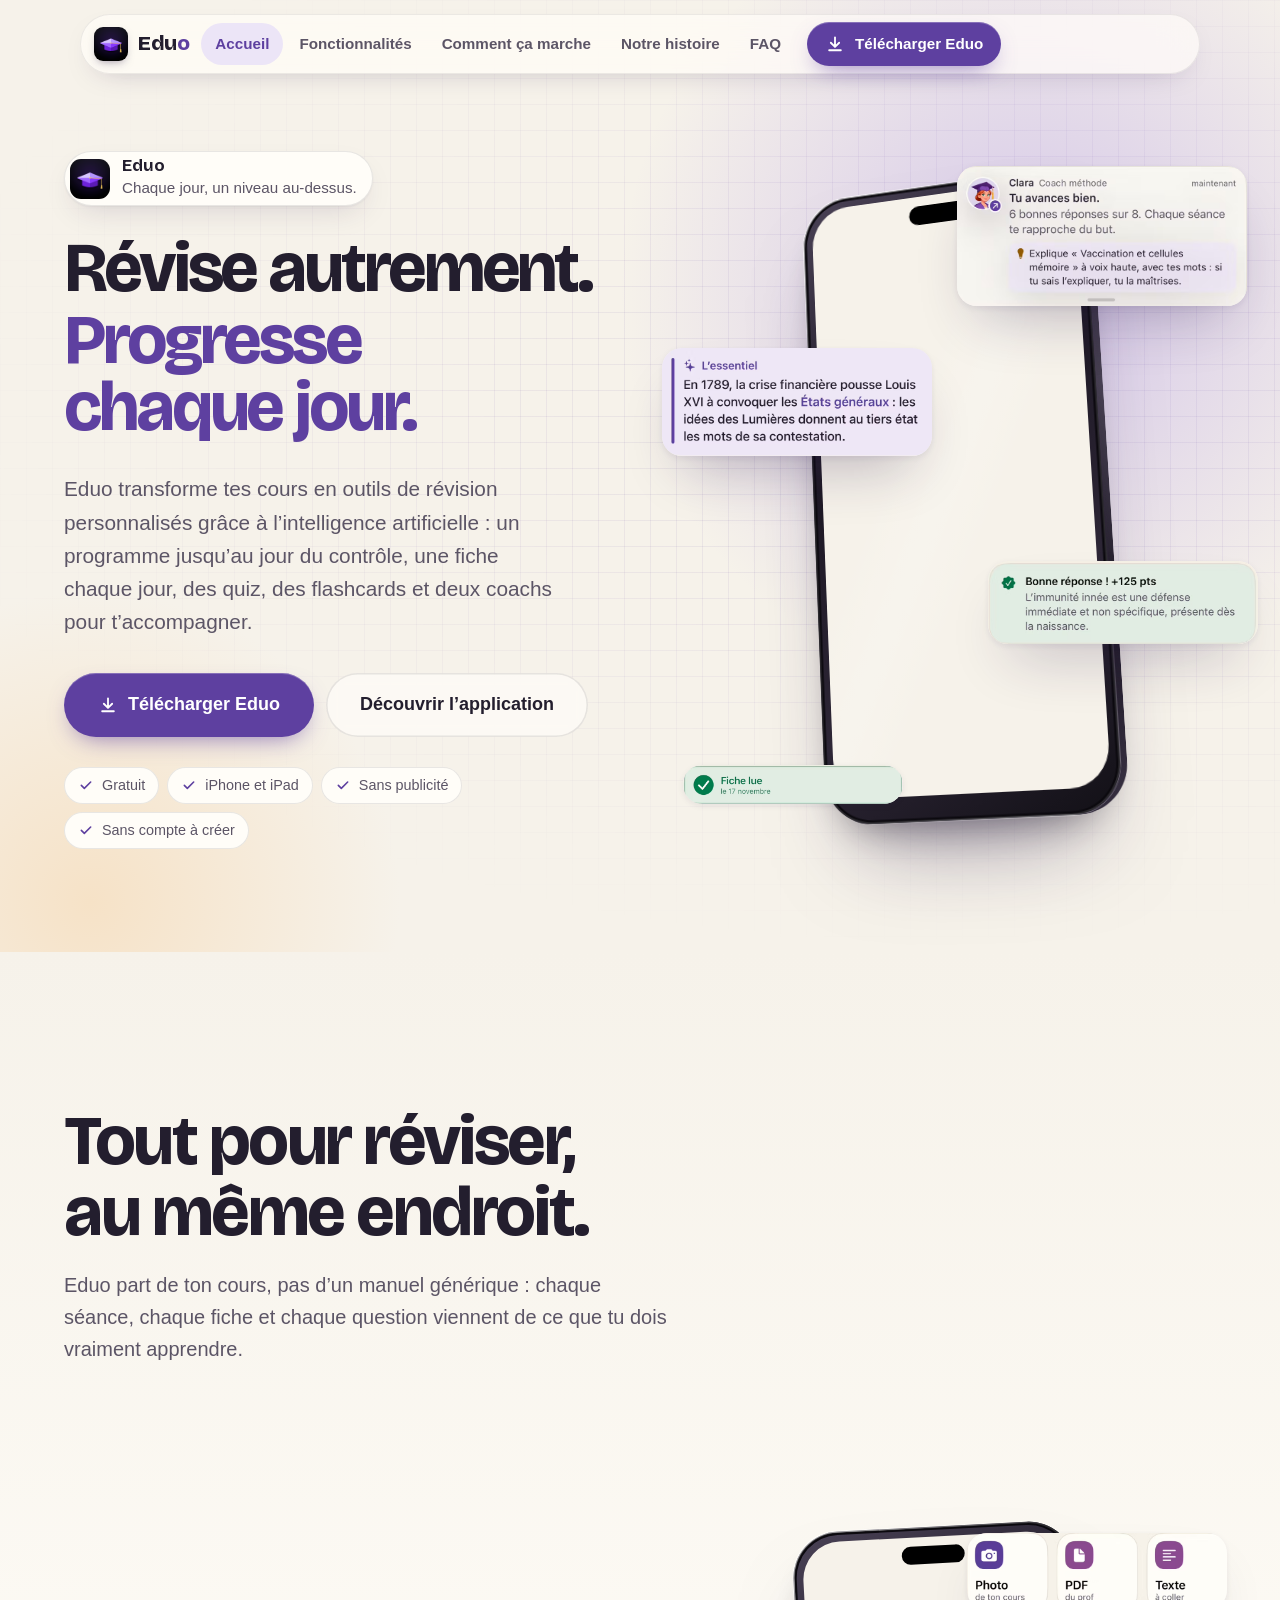
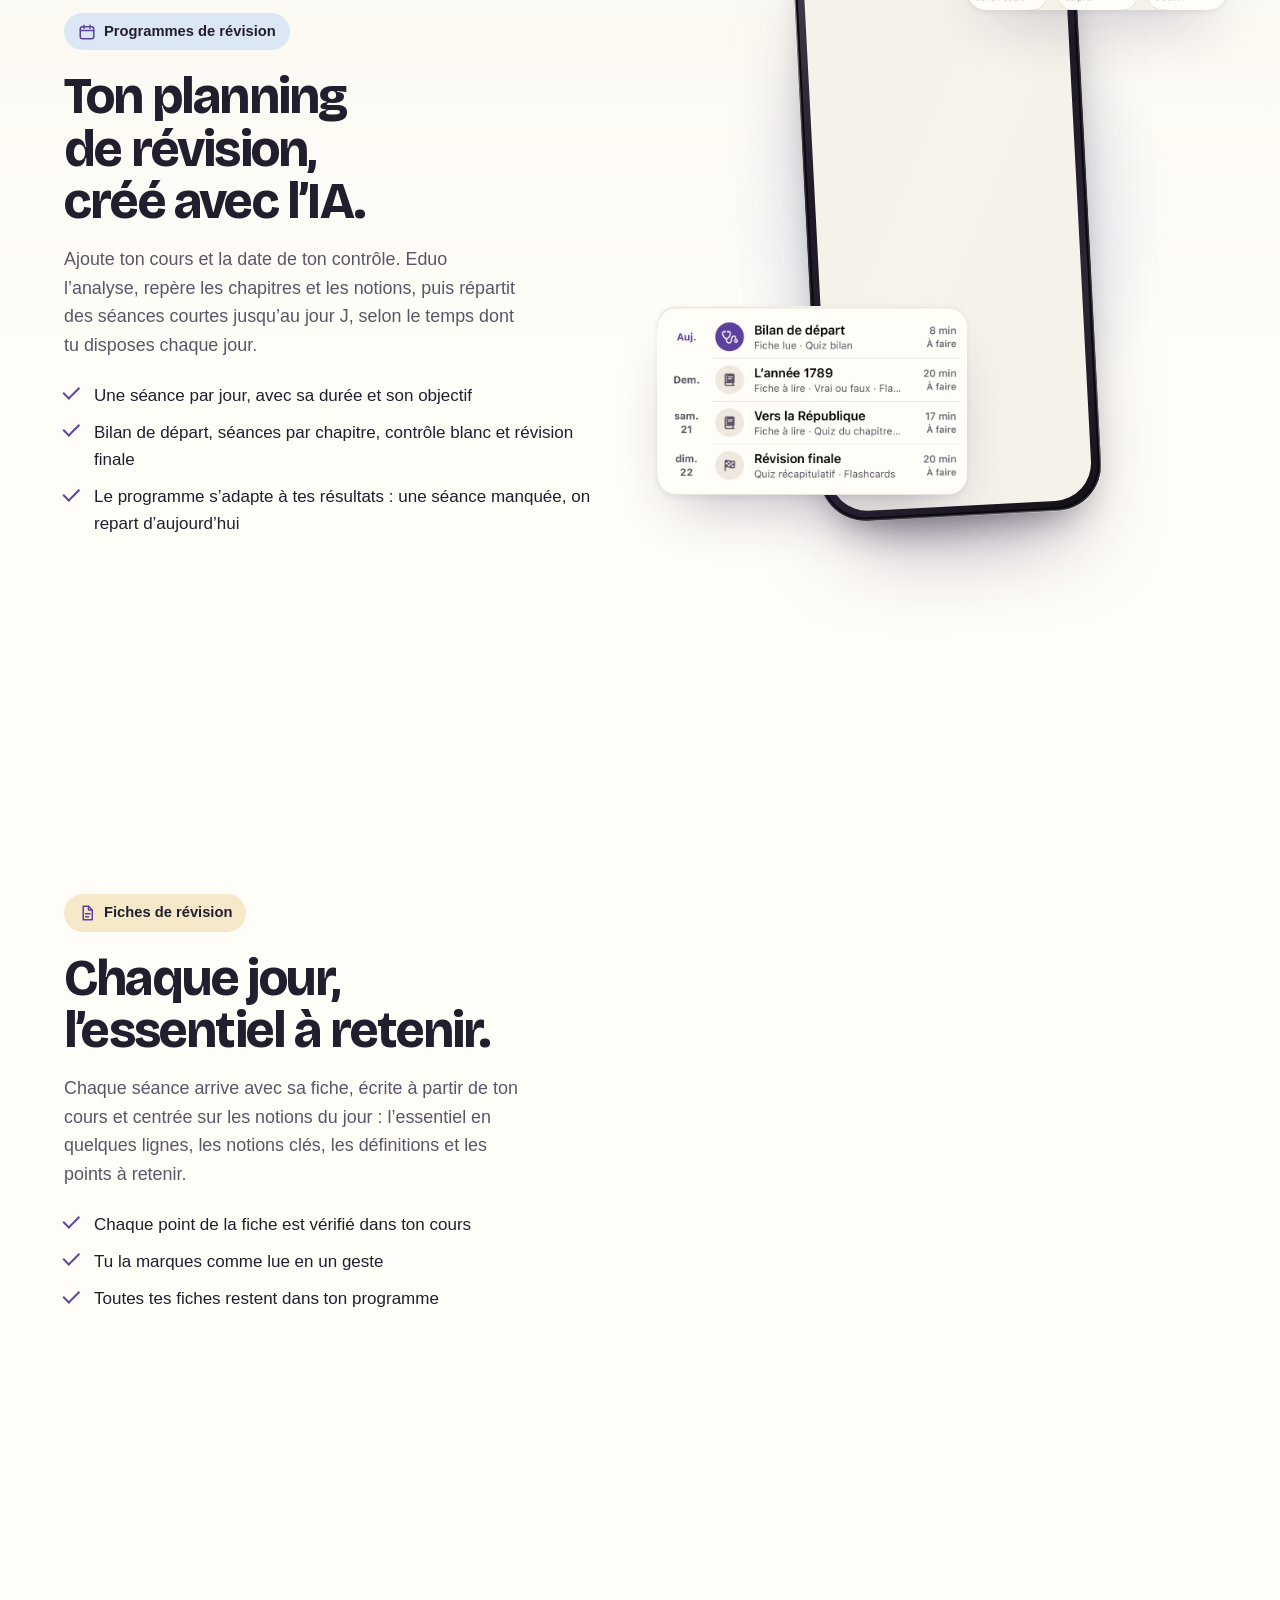
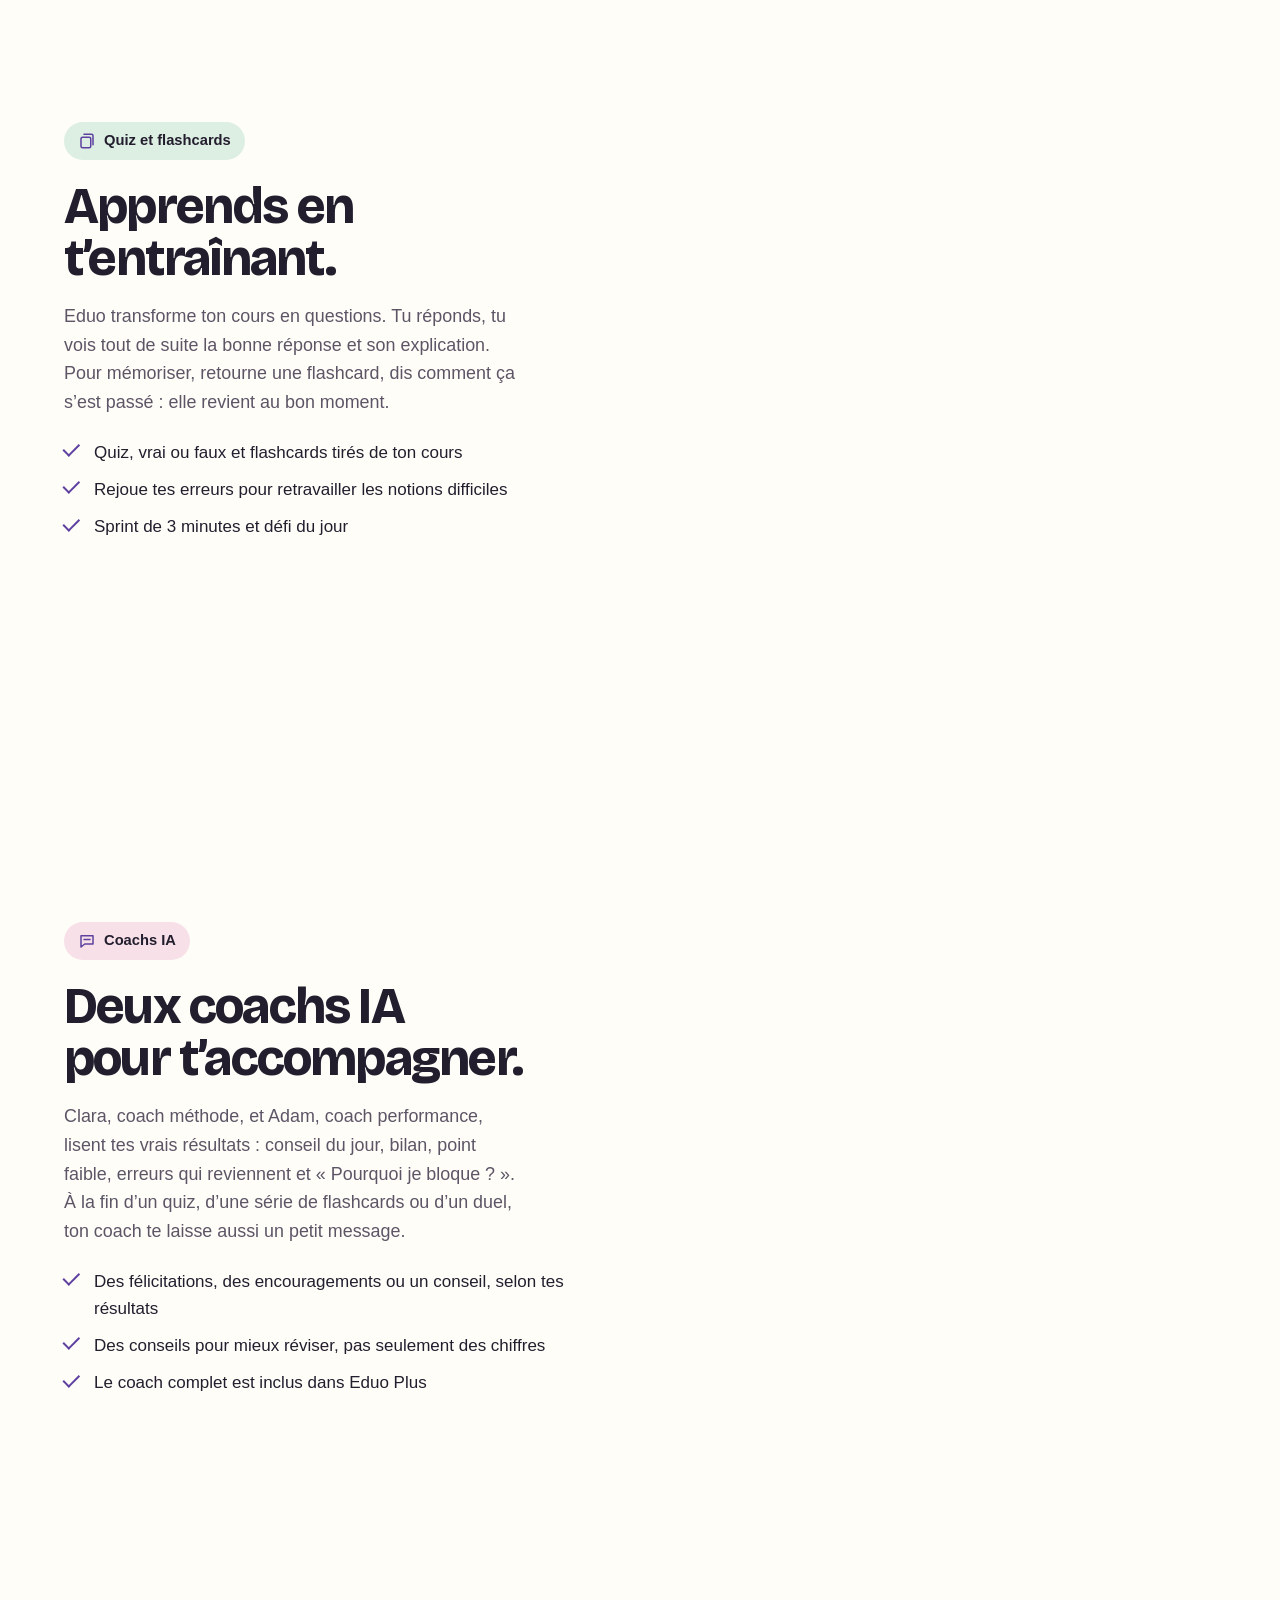
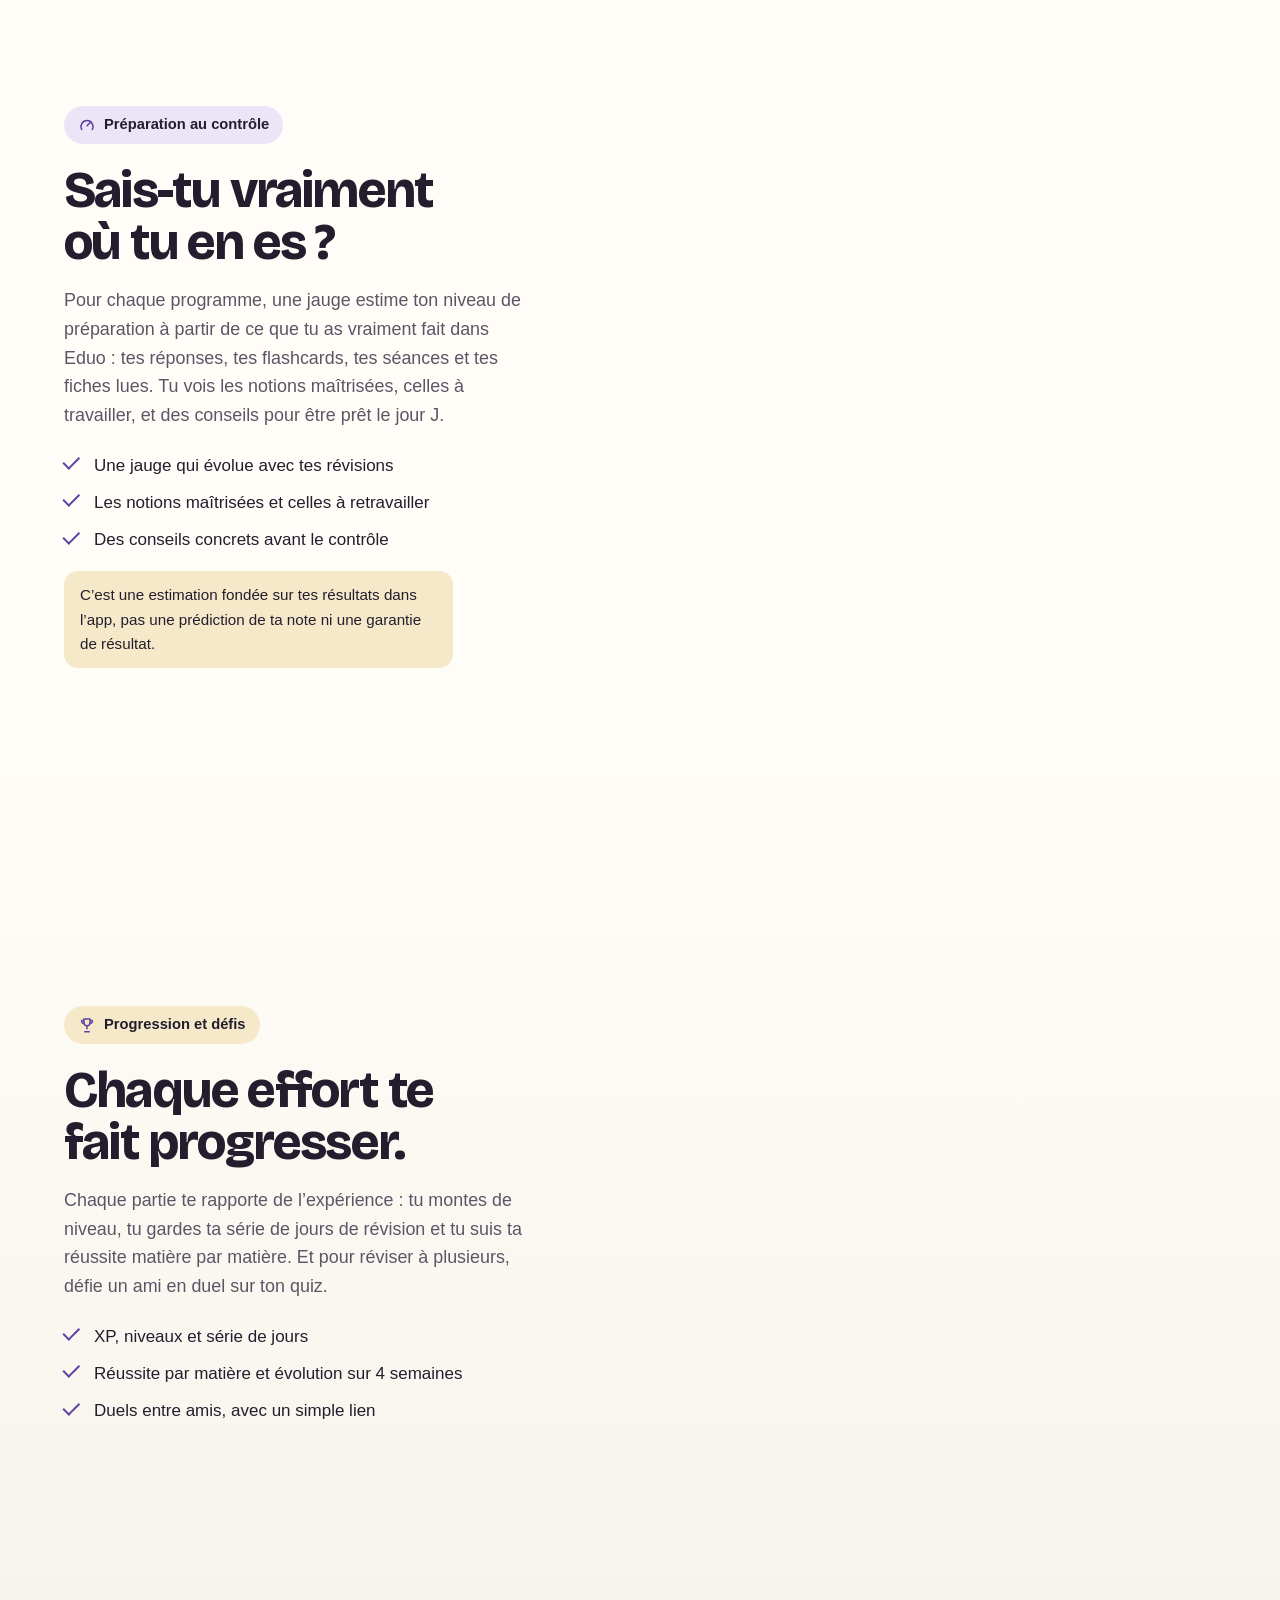
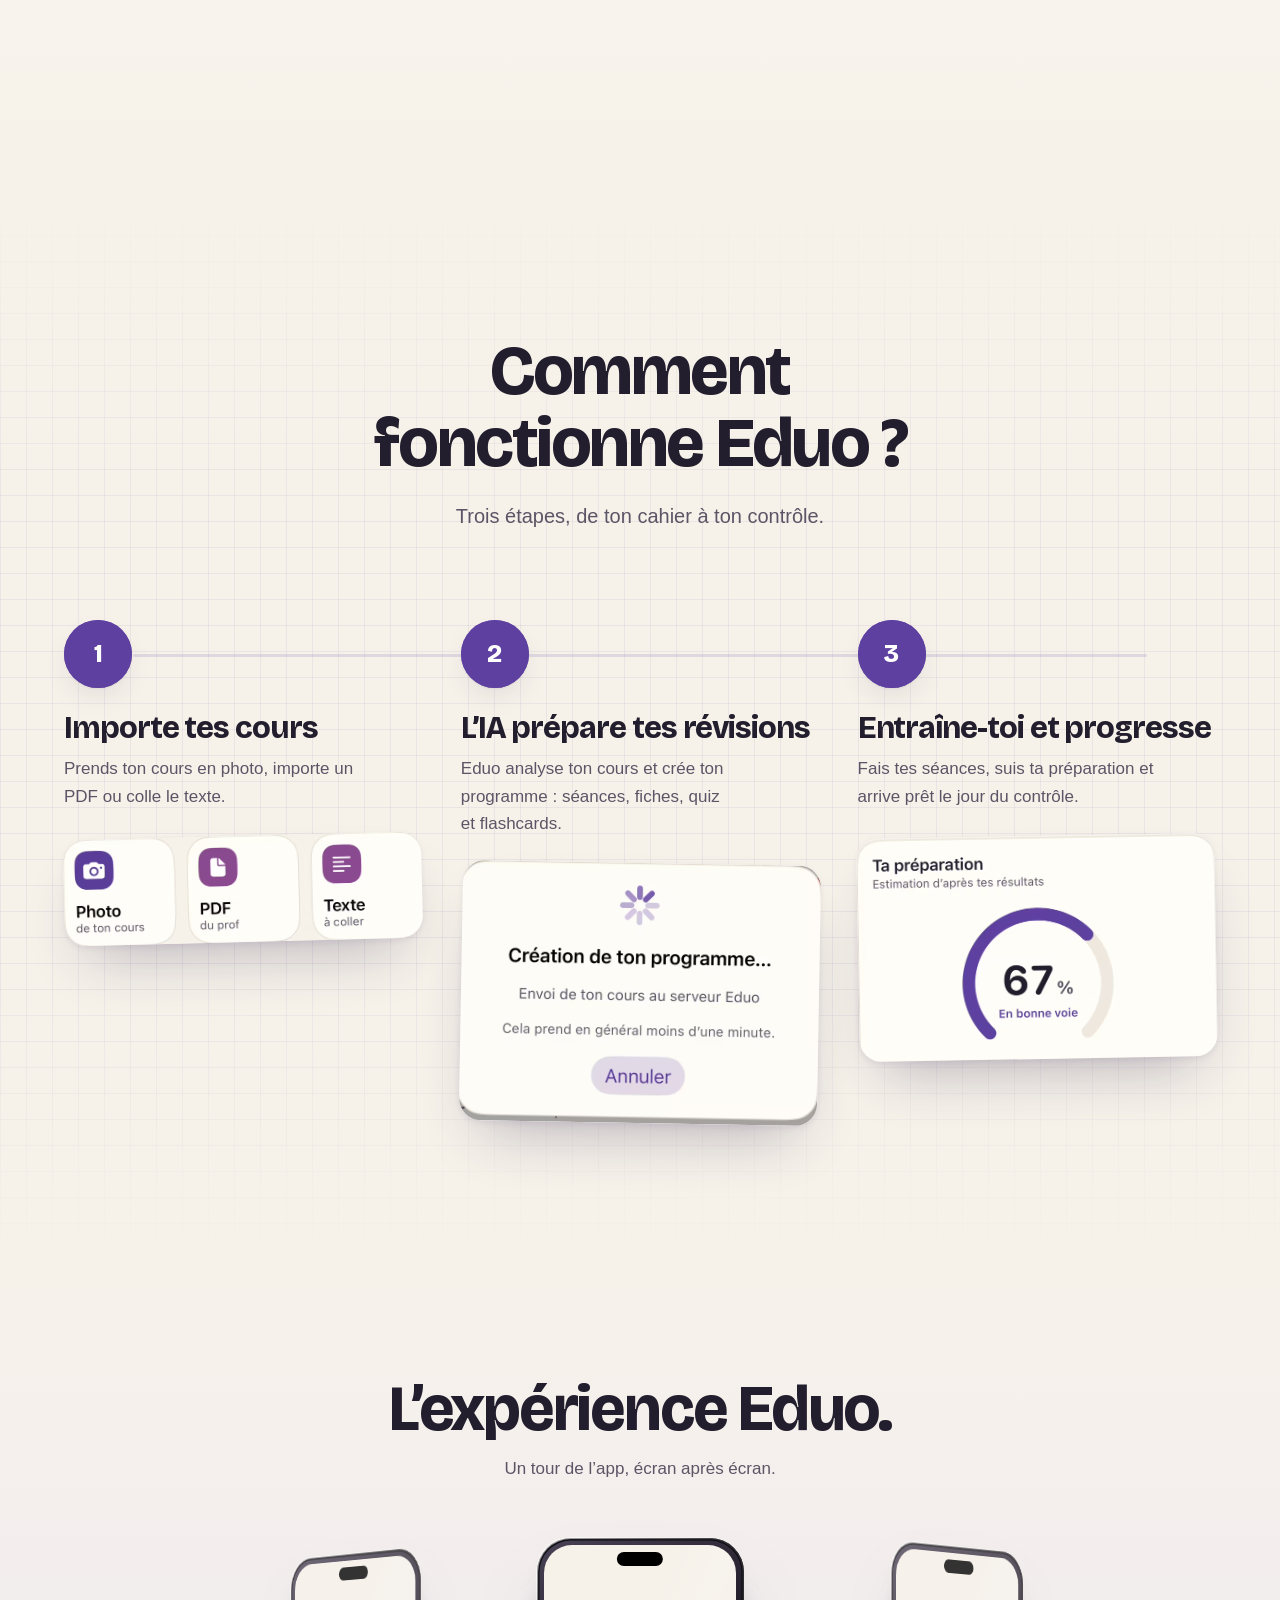
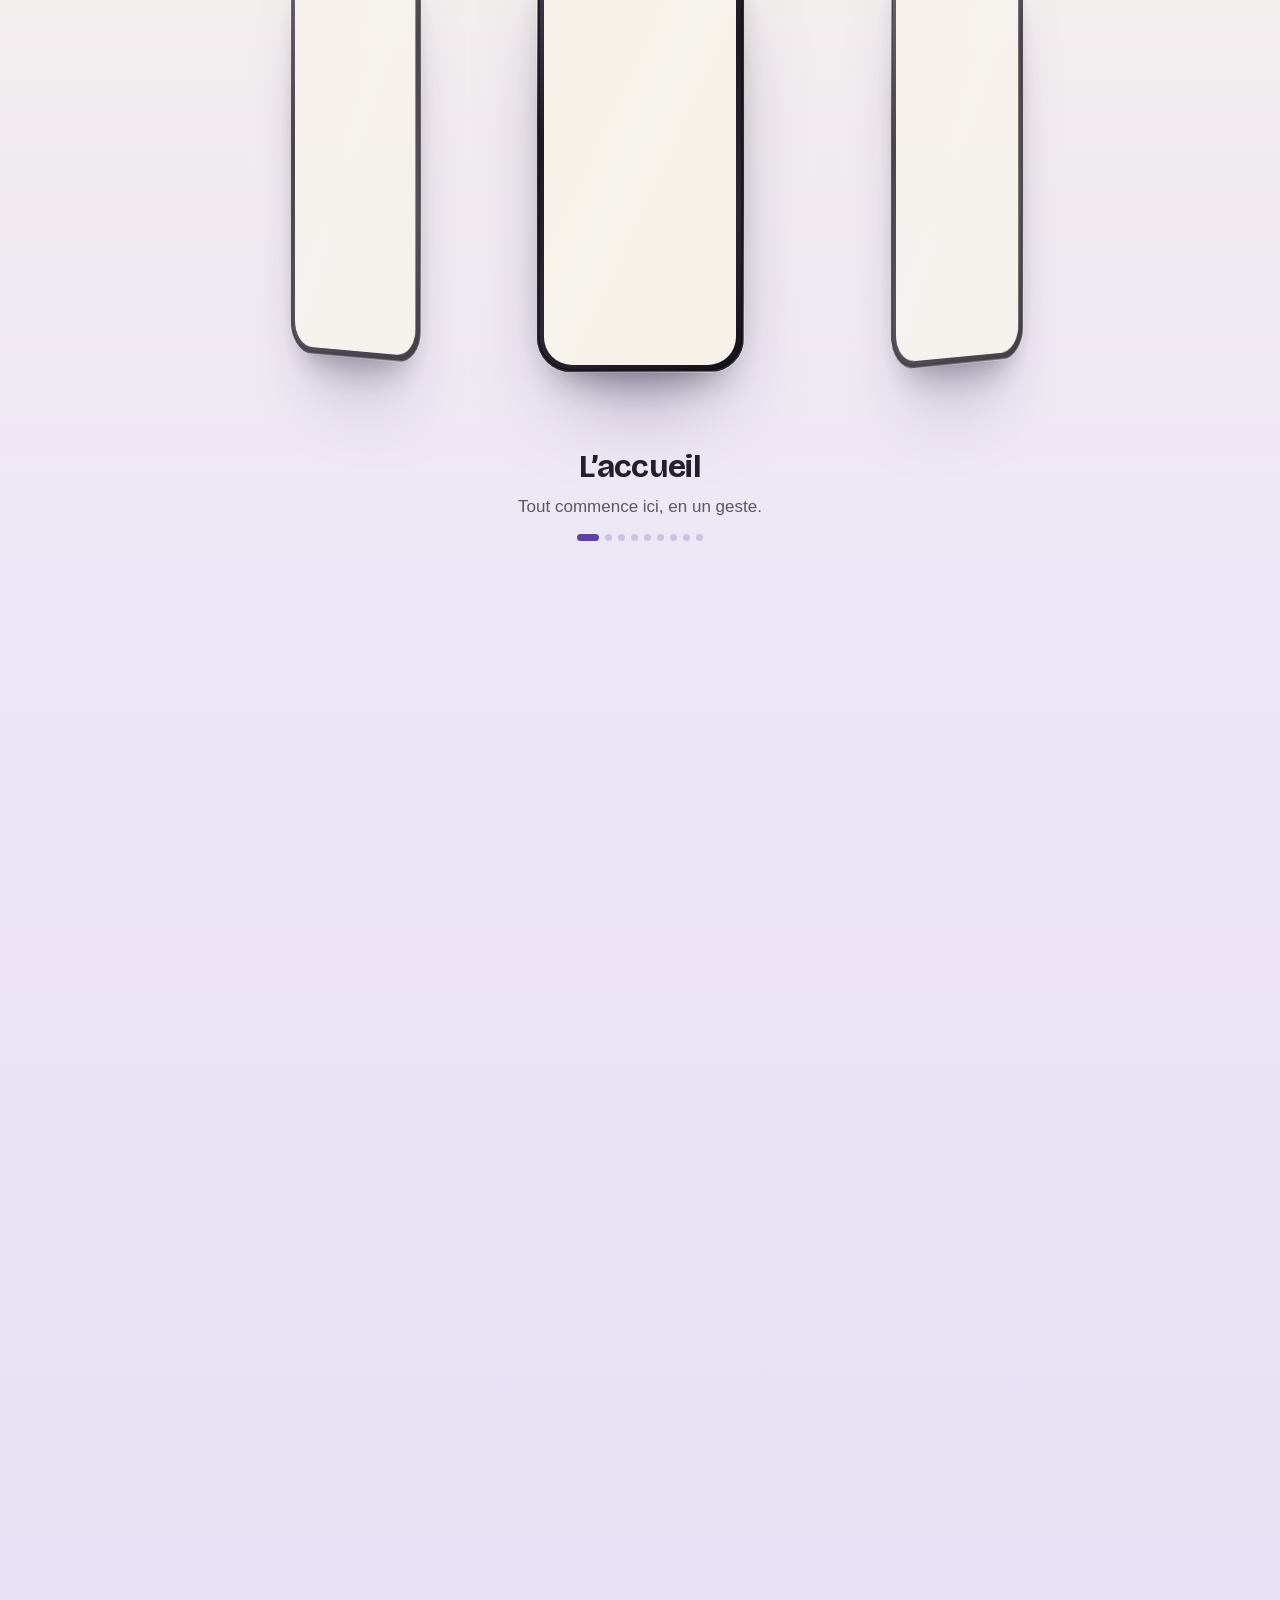
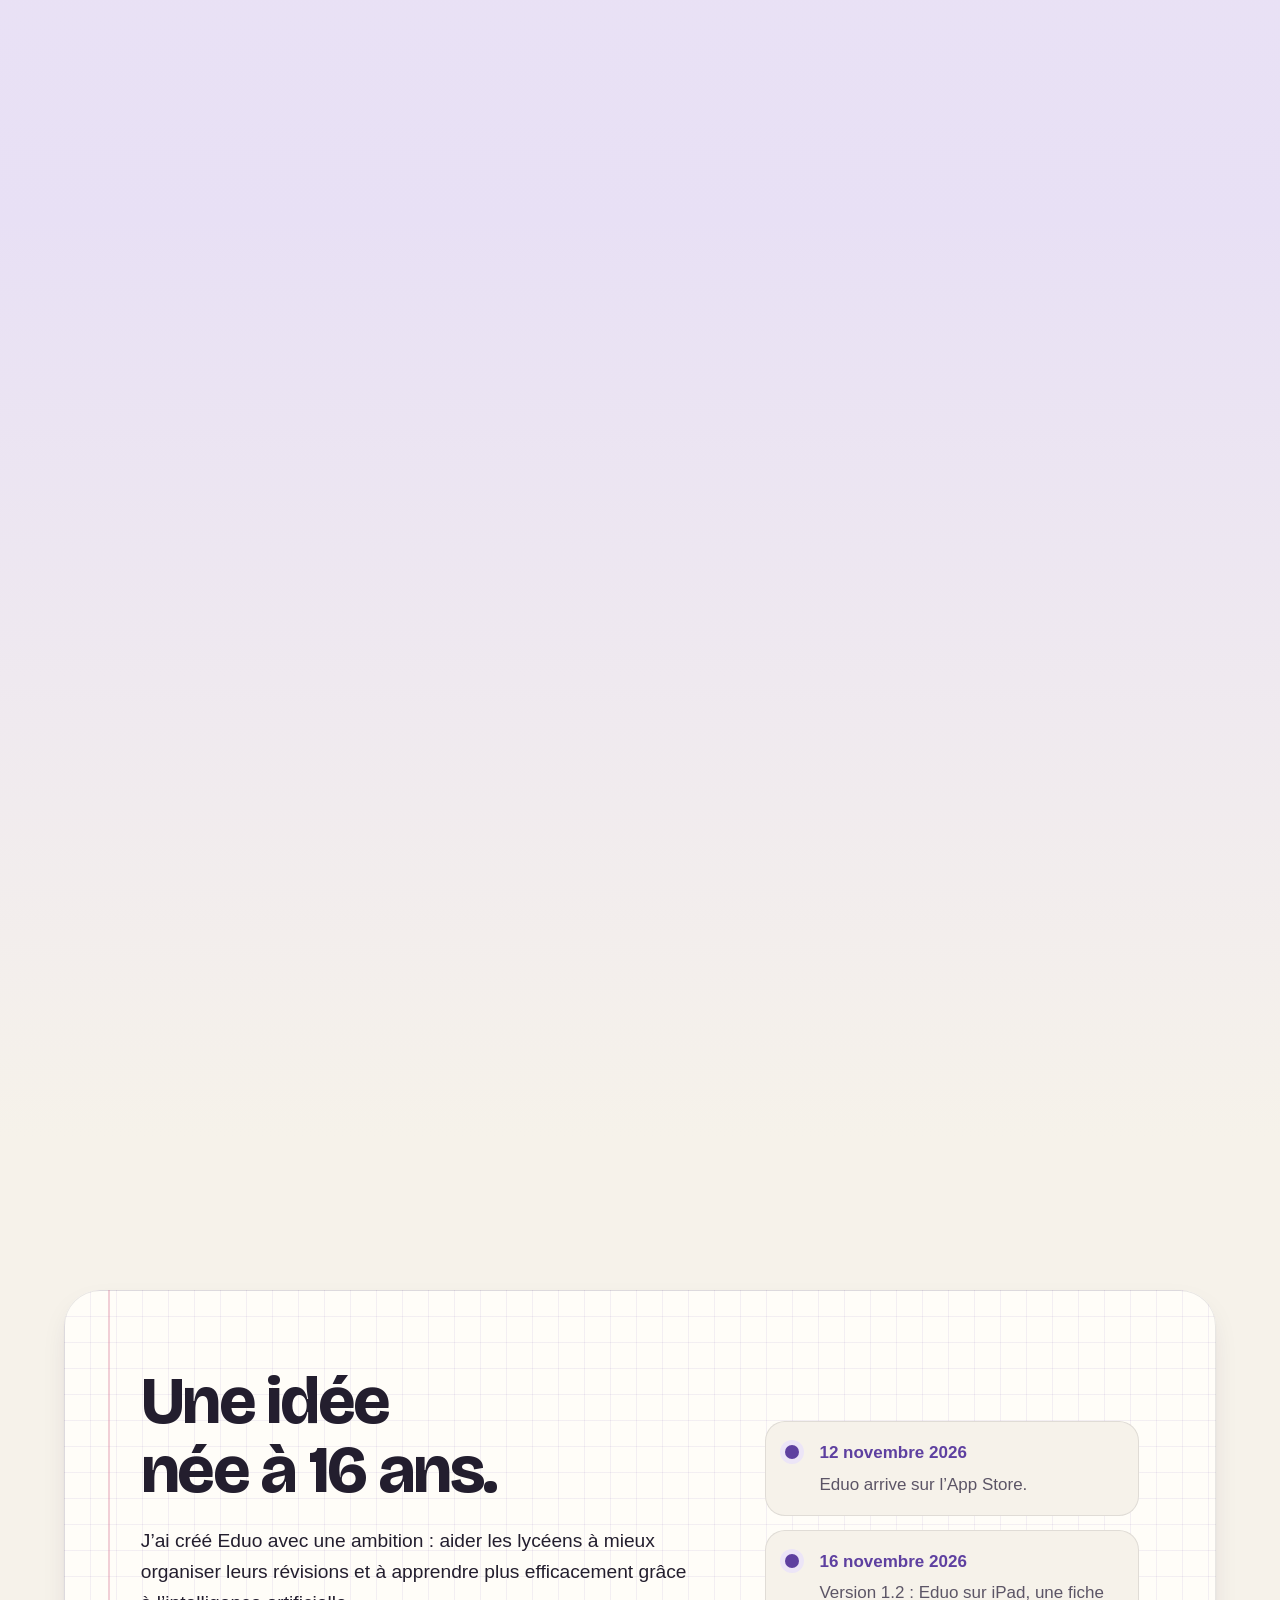
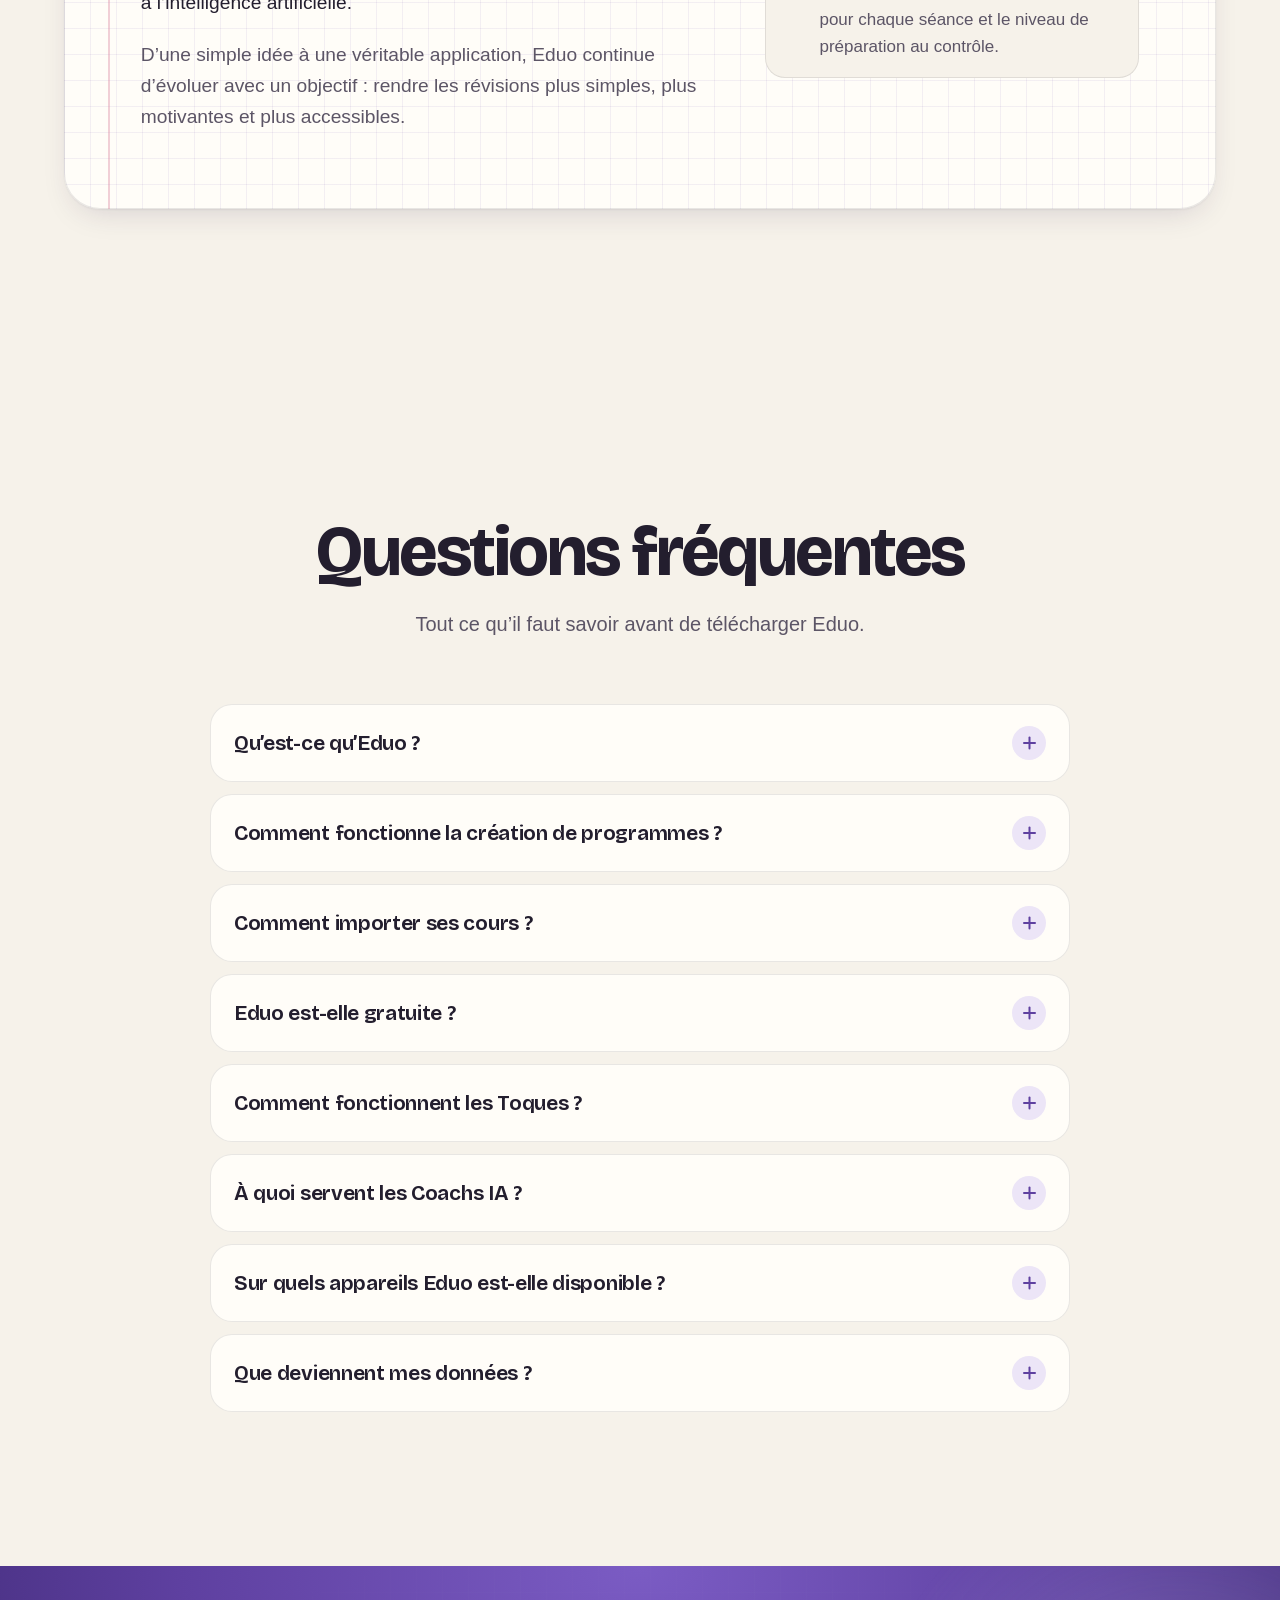
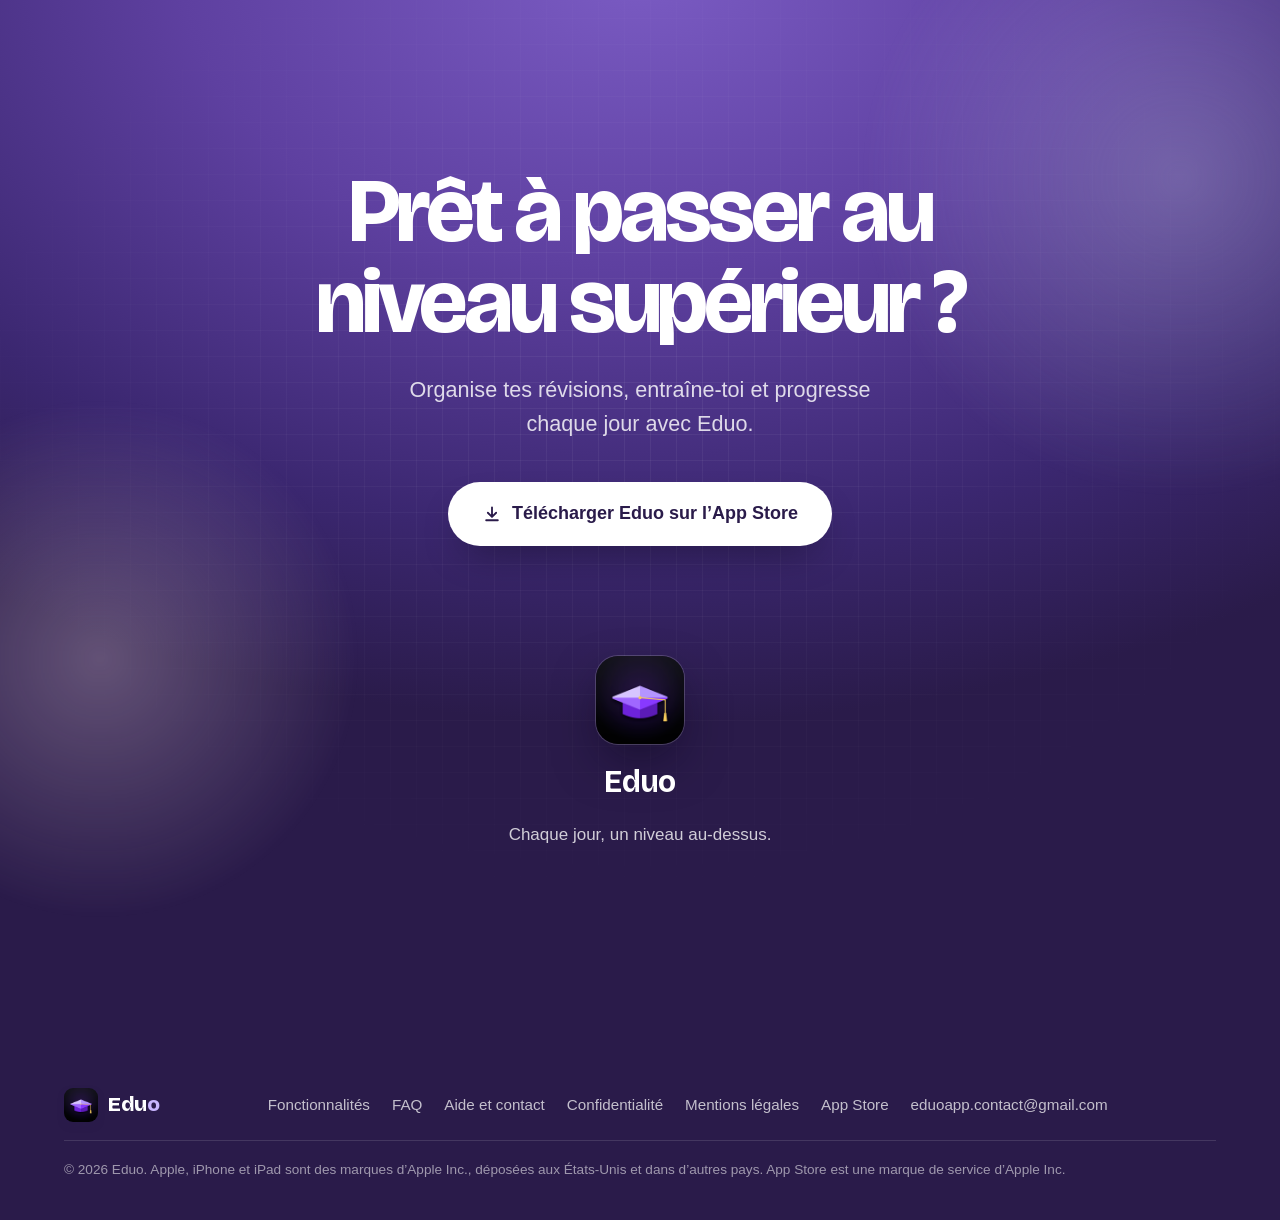
==== commit 629ce185: "Domaine eduoapp.fr" ====
--- a/index.html
+++ b/index.html
@@ -5,7 +5,7 @@
   <meta name="viewport" content="width=device-width, initial-scale=1, viewport-fit=cover">
   <title>Eduo · L’app de révision des lycéens, avec l’IA</title>
   <meta name="description" content="Eduo transforme tes cours en programme de révision avec l’IA : fiche du jour, quiz, flashcards et coachs IA. Gratuit sur iPhone et iPad.">
-  <link rel="canonical" href="https://www.eduo-app.fr/">
+  <link rel="canonical" href="https://www.eduoapp.fr/">
   <meta name="theme-color" content="#F6F2EA">
   <meta name="apple-itunes-app" content="app-id=6831674131">
   <meta property="og:type" content="website">
@@ -13,8 +13,8 @@
   <meta property="og:site_name" content="Eduo">
   <meta property="og:title" content="Eduo · Chaque jour, un niveau au-dessus.">
   <meta property="og:description" content="Ton programme de révision créé avec l’IA à partir de tes cours : fiches, quiz, flashcards et coachs IA. Gratuit sur iPhone et iPad.">
-  <meta property="og:url" content="https://www.eduo-app.fr/">
-  <meta property="og:image" content="https://www.eduo-app.fr/assets/img/og-eduo.jpg">
+  <meta property="og:url" content="https://www.eduoapp.fr/">
+  <meta property="og:image" content="https://www.eduoapp.fr/assets/img/og-eduo.jpg">
   <meta property="og:image:width" content="1200">
   <meta property="og:image:height" content="630">
   <meta name="twitter:card" content="summary_large_image">
@@ -25,7 +25,7 @@
   <link rel="preload" href="assets/fonts/bricolage-latin.woff2" as="font" type="font/woff2" crossorigin>
   <link rel="stylesheet" href="assets/css/site.css">
   <script>document.documentElement.classList.add("js")</script>
-  <script type="application/ld+json">{"@context": "https://schema.org", "@type": "MobileApplication", "name": "Eduo", "operatingSystem": "iOS 17.0 ou plus récent, iPadOS 17.0 ou plus récent", "applicationCategory": "EducationalApplication", "inLanguage": "fr", "description": "Application de révision pour les lycéens : programmes de révision créés avec l’IA à partir de tes cours, fiches quotidiennes, quiz, flashcards, coachs IA et niveau de préparation au contrôle.", "url": "https://www.eduo-app.fr/", "downloadUrl": "https://apps.apple.com/fr/app/eduo/id6831674131", "image": "https://www.eduo-app.fr/assets/img/og-eduo.jpg", "offers": {"@type": "Offer", "price": "0", "priceCurrency": "EUR"}, "publisher": {"@type": "Person", "name": "Vincent Lauwerys"}}</script>
+  <script type="application/ld+json">{"@context": "https://schema.org", "@type": "MobileApplication", "name": "Eduo", "operatingSystem": "iOS 17.0 ou plus récent, iPadOS 17.0 ou plus récent", "applicationCategory": "EducationalApplication", "inLanguage": "fr", "description": "Application de révision pour les lycéens : programmes de révision créés avec l’IA à partir de tes cours, fiches quotidiennes, quiz, flashcards, coachs IA et niveau de préparation au contrôle.", "url": "https://www.eduoapp.fr/", "downloadUrl": "https://apps.apple.com/fr/app/eduo/id6831674131", "image": "https://www.eduoapp.fr/assets/img/og-eduo.jpg", "offers": {"@type": "Offer", "price": "0", "priceCurrency": "EUR"}, "publisher": {"@type": "Person", "name": "Vincent Lauwerys"}}</script>
   <script type="application/ld+json">{"@context": "https://schema.org", "@type": "FAQPage", "mainEntity": [{"@type": "Question", "name": "Qu’est-ce qu’Eduo ?", "acceptedAnswer": {"@type": "Answer", "text": "Eduo est une application de révision pour les lycéens, sur iPhone et iPad. À partir de tes propres cours, elle crée un programme de révision jusqu’au jour du contrôle, avec une fiche pour chaque séance, des quiz, des flashcards et deux coachs IA.  L’app est en français, sans publicité et sans compte à créer."}}, {"@type": "Question", "name": "Comment fonctionne la création de programmes ?", "acceptedAnswer": {"@type": "Answer", "text": "Dans l’onglet Programmes, touche « Créer un programme », donne un titre à ton contrôle, choisis sa date et ajoute ton cours. Tu peux aussi indiquer le temps dont tu disposes chaque jour et si le contrôle te paraît difficile.  L’IA analyse ton cours, en tire les chapitres et les notions, puis répartit les séances jusqu’au jour J. Le programme est recalculé d’après tes résultats : si tu manques une séance, il repart d’aujourd’hui."}}, {"@type": "Question", "name": "Comment importer ses cours ?", "acceptedAnswer": {"@type": "Answer", "text": "Trois façons : prendre ton cours en photo, importer un PDF ou coller le texte.  Pour créer ton programme, ton cours est envoyé au serveur Eduo pour l’analyse, puis effacé. Si la création par l’IA n’est pas possible, « Créer sans IA » prépare des questions directement sur ton appareil."}}, {"@type": "Question", "name": "Eduo est-elle gratuite ?", "acceptedAnswer": {"@type": "Answer", "text": "Oui, Eduo se télécharge gratuitement. La formule gratuite permet de créer 2 programmes de révision par mois et 3 quiz par l’IA par semaine.  Pour aller plus loin, tu peux acheter des Toques ou t’abonner à Eduo Plus, au mois ou à l’année : coachs IA, analyse approfondie de tes erreurs, statistiques détaillées et 20 Toques par mois. L’abonnement se résilie à tout moment dans les réglages de ton compte Apple."}}, {"@type": "Question", "name": "Comment fonctionnent les Toques ?", "acceptedAnswer": {"@type": "Answer", "text": "Une Toque correspond à une création par l’IA : un programme ou un quiz. Elle n’est utilisée que si la création réussit, et elle est rendue automatiquement en cas d’échec. Revoir un programme ou refaire un quiz déjà créé ne coûte rien.  Les Toques s’achètent par packs, de 1 à 20, sans abonnement. Elles n’expirent pas et restent liées à ton compte Apple. Avec Eduo Plus, tu en reçois 20 chaque mois."}}, {"@type": "Question", "name": "À quoi servent les Coachs IA ?", "acceptedAnswer": {"@type": "Answer", "text": "Clara, coach méthode, et Adam, coach performance, analysent tes résultats et ta progression : conseil du jour, bilan, point faible, erreurs qui reviennent et « Pourquoi je bloque ? ». Le coach complet fait partie d’Eduo Plus.  À la fin d’un quiz, d’une série de flashcards ou d’un duel, ton coach te laisse aussi un petit message d’après tes vrais résultats."}}, {"@type": "Question", "name": "Sur quels appareils Eduo est-elle disponible ?", "acceptedAnswer": {"@type": "Answer", "text": "Eduo est disponible sur l’App Store pour iPhone et iPad, avec iOS ou iPadOS 17 ou plus récent. L’app n’existe pas encore sur Android."}}, {"@type": "Question", "name": "Que deviennent mes données ?", "acceptedAnswer": {"@type": "Answer", "text": "Pas de compte, pas de publicité, pas de suivi publicitaire. Tes quiz, tes résultats et tes programmes restent sur ton appareil ; tu peux tout effacer depuis les réglages de l’app.  Le détail est dans la  politique de confidentialité ."}}]}</script>
 </head>
 <body>
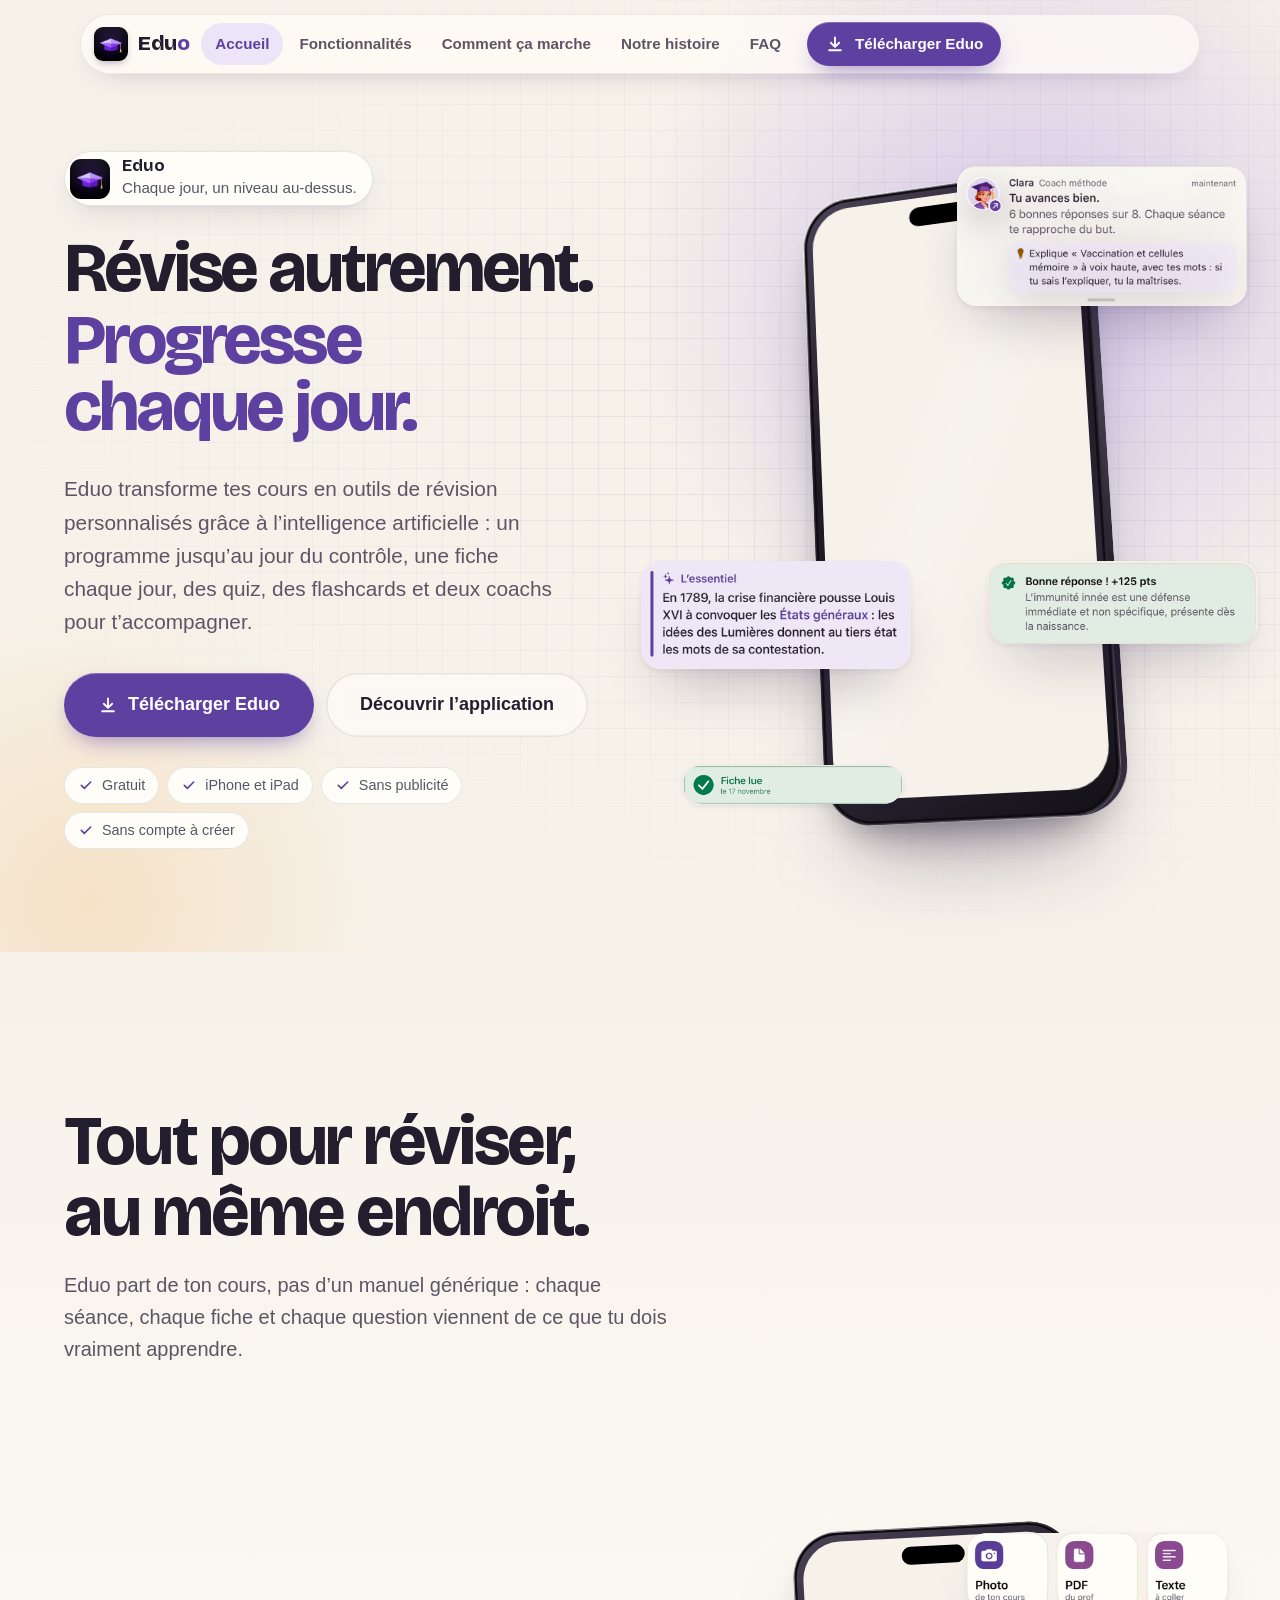
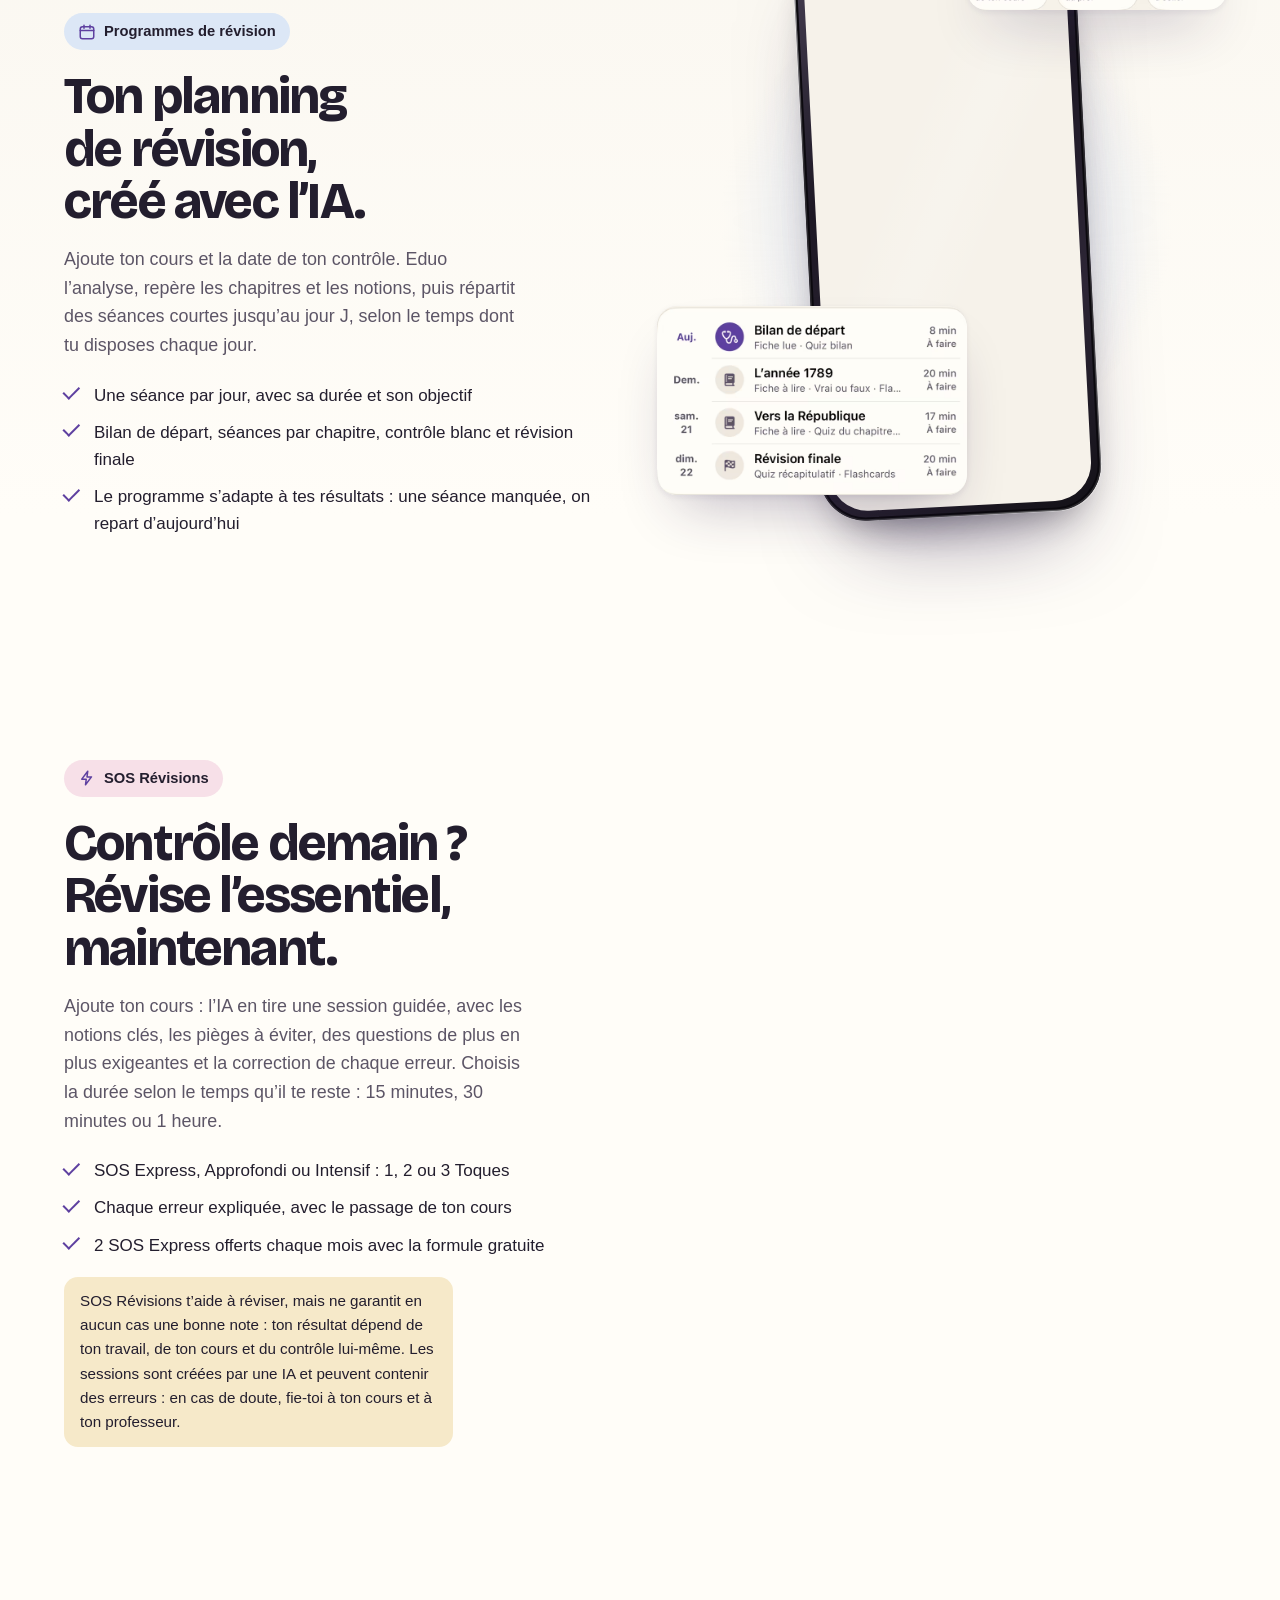
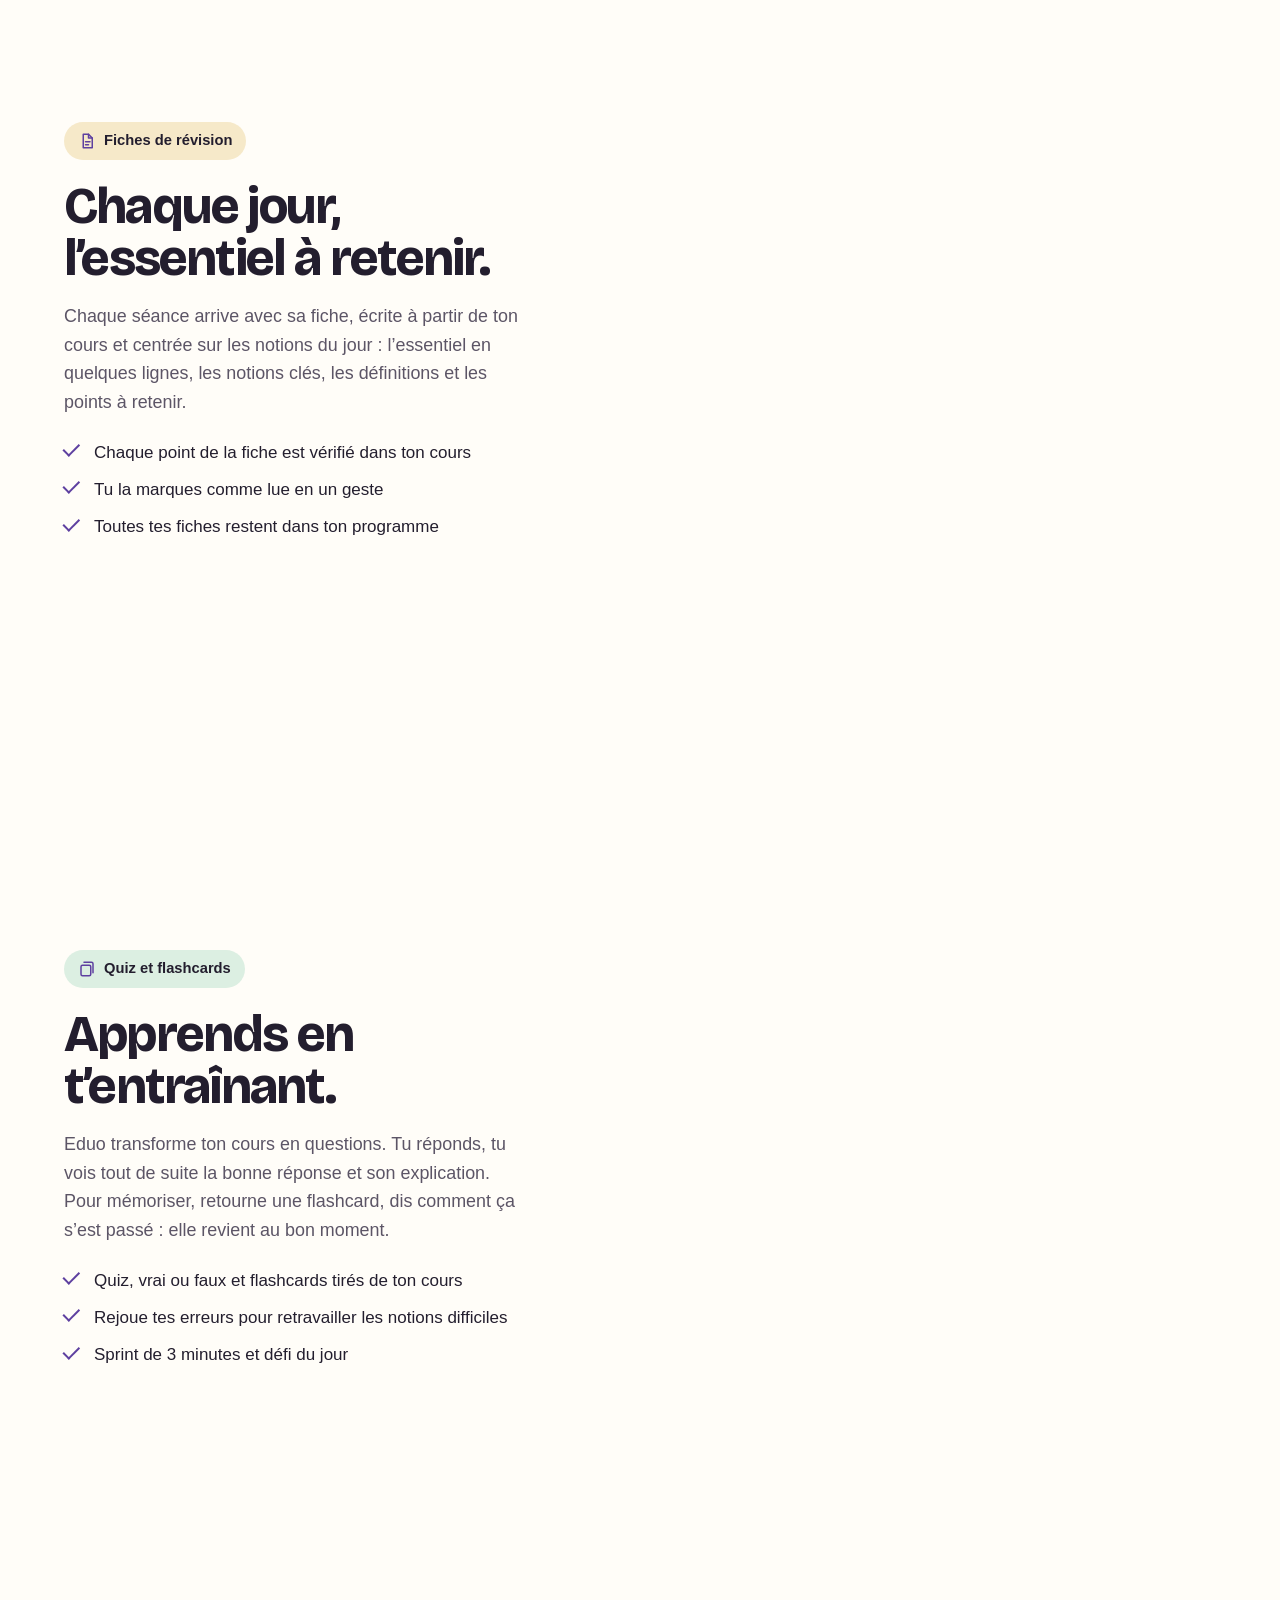
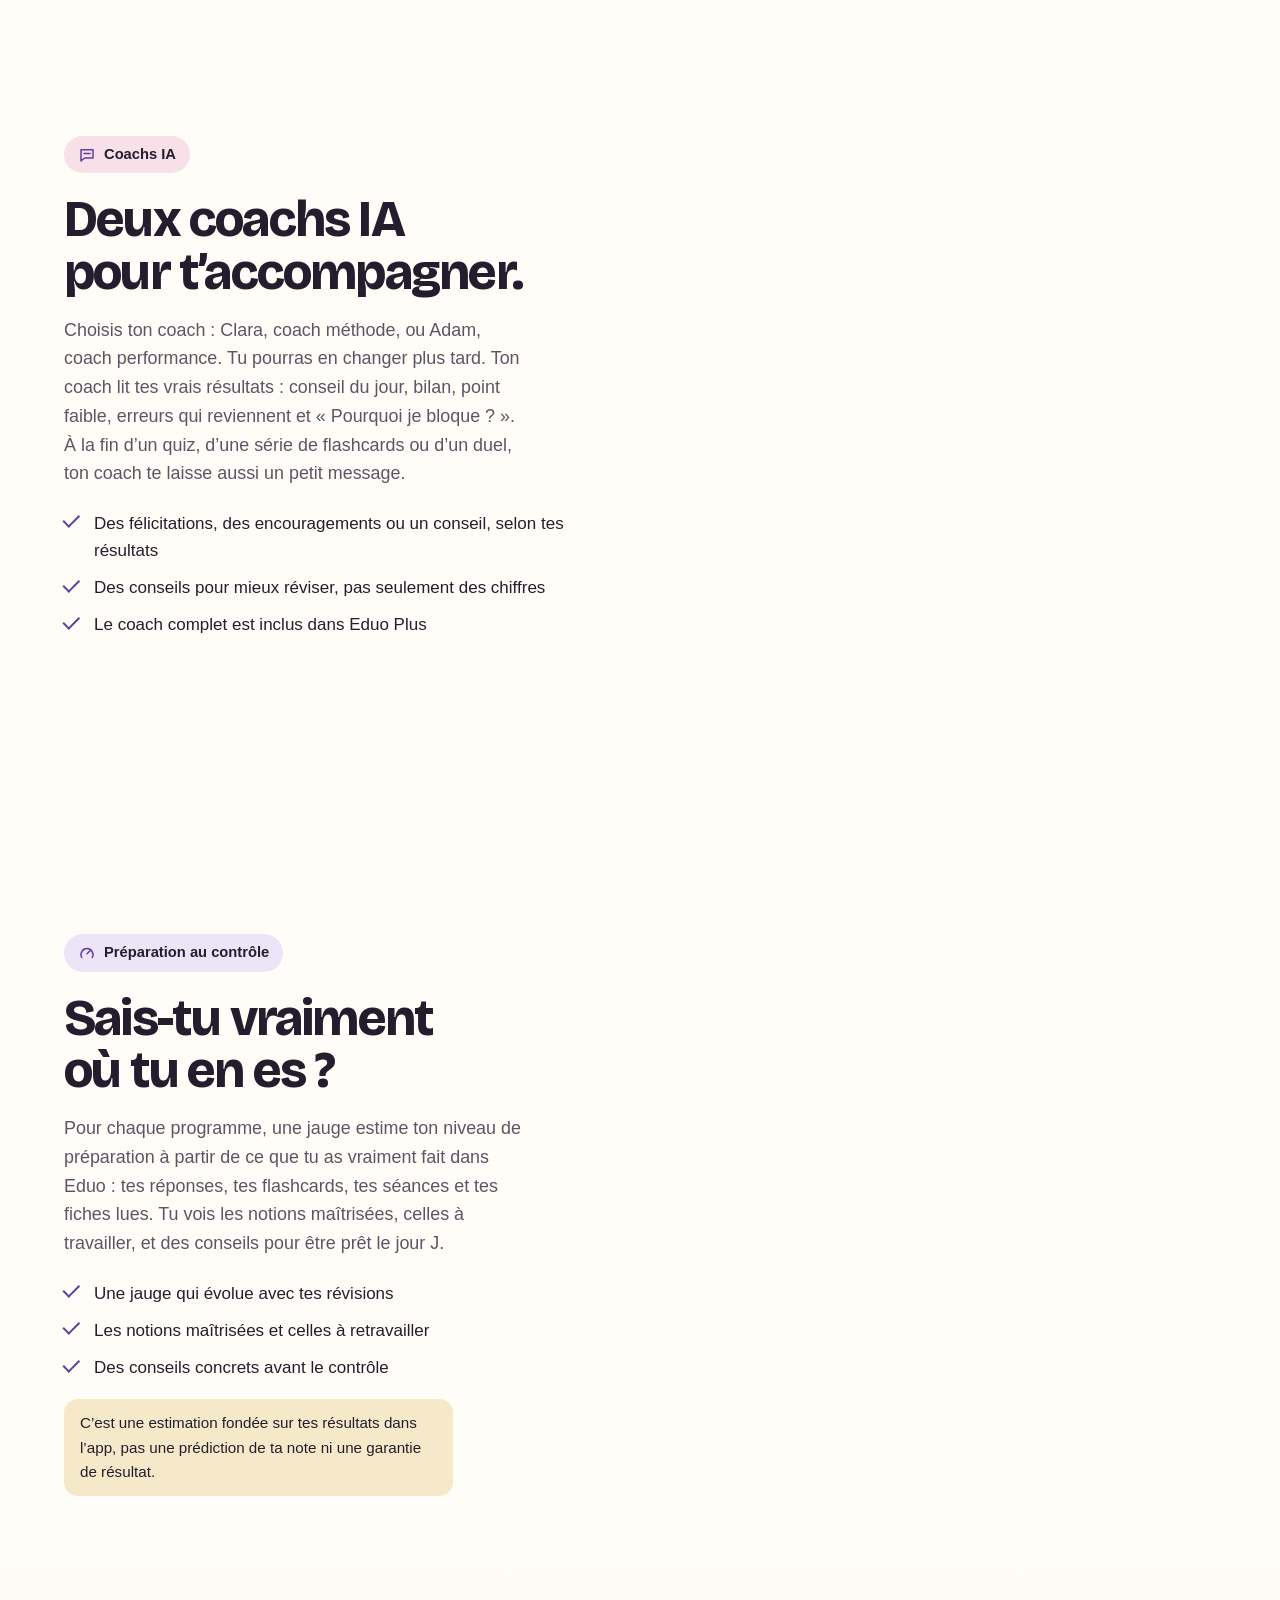
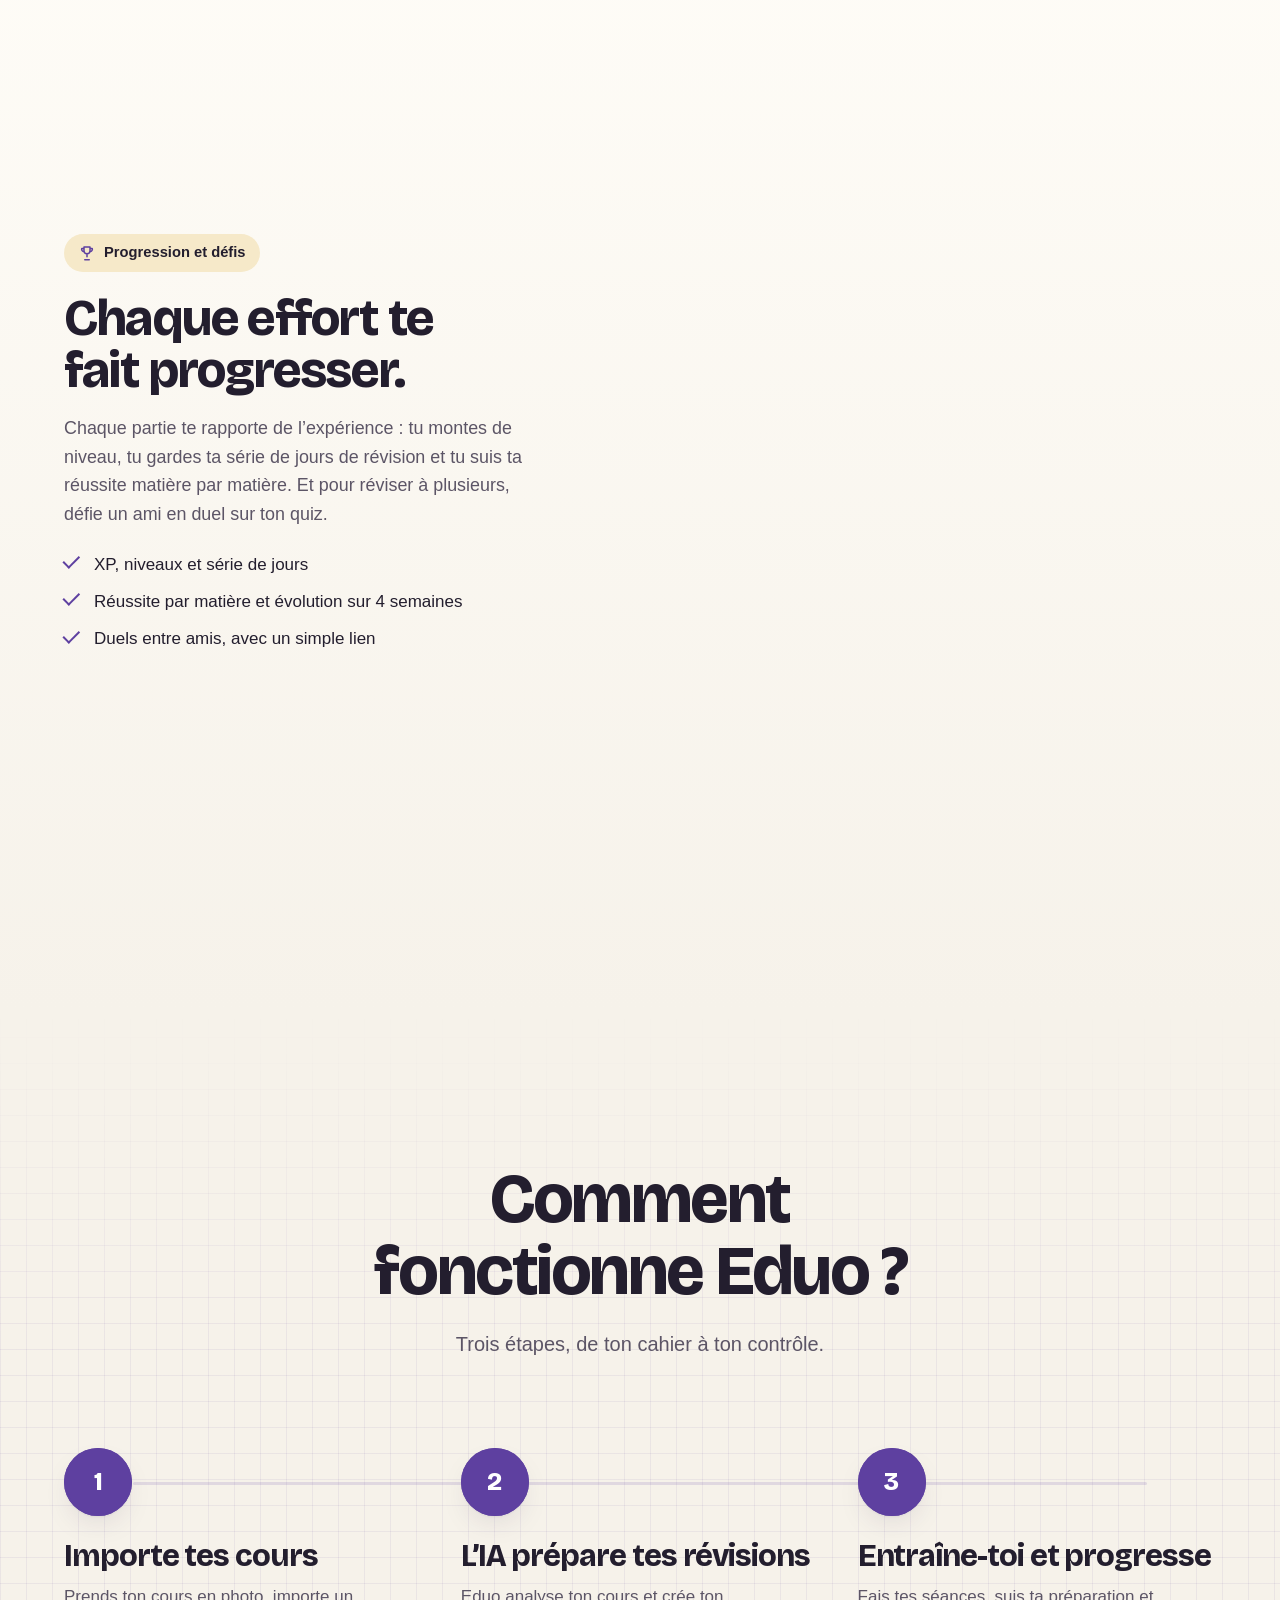
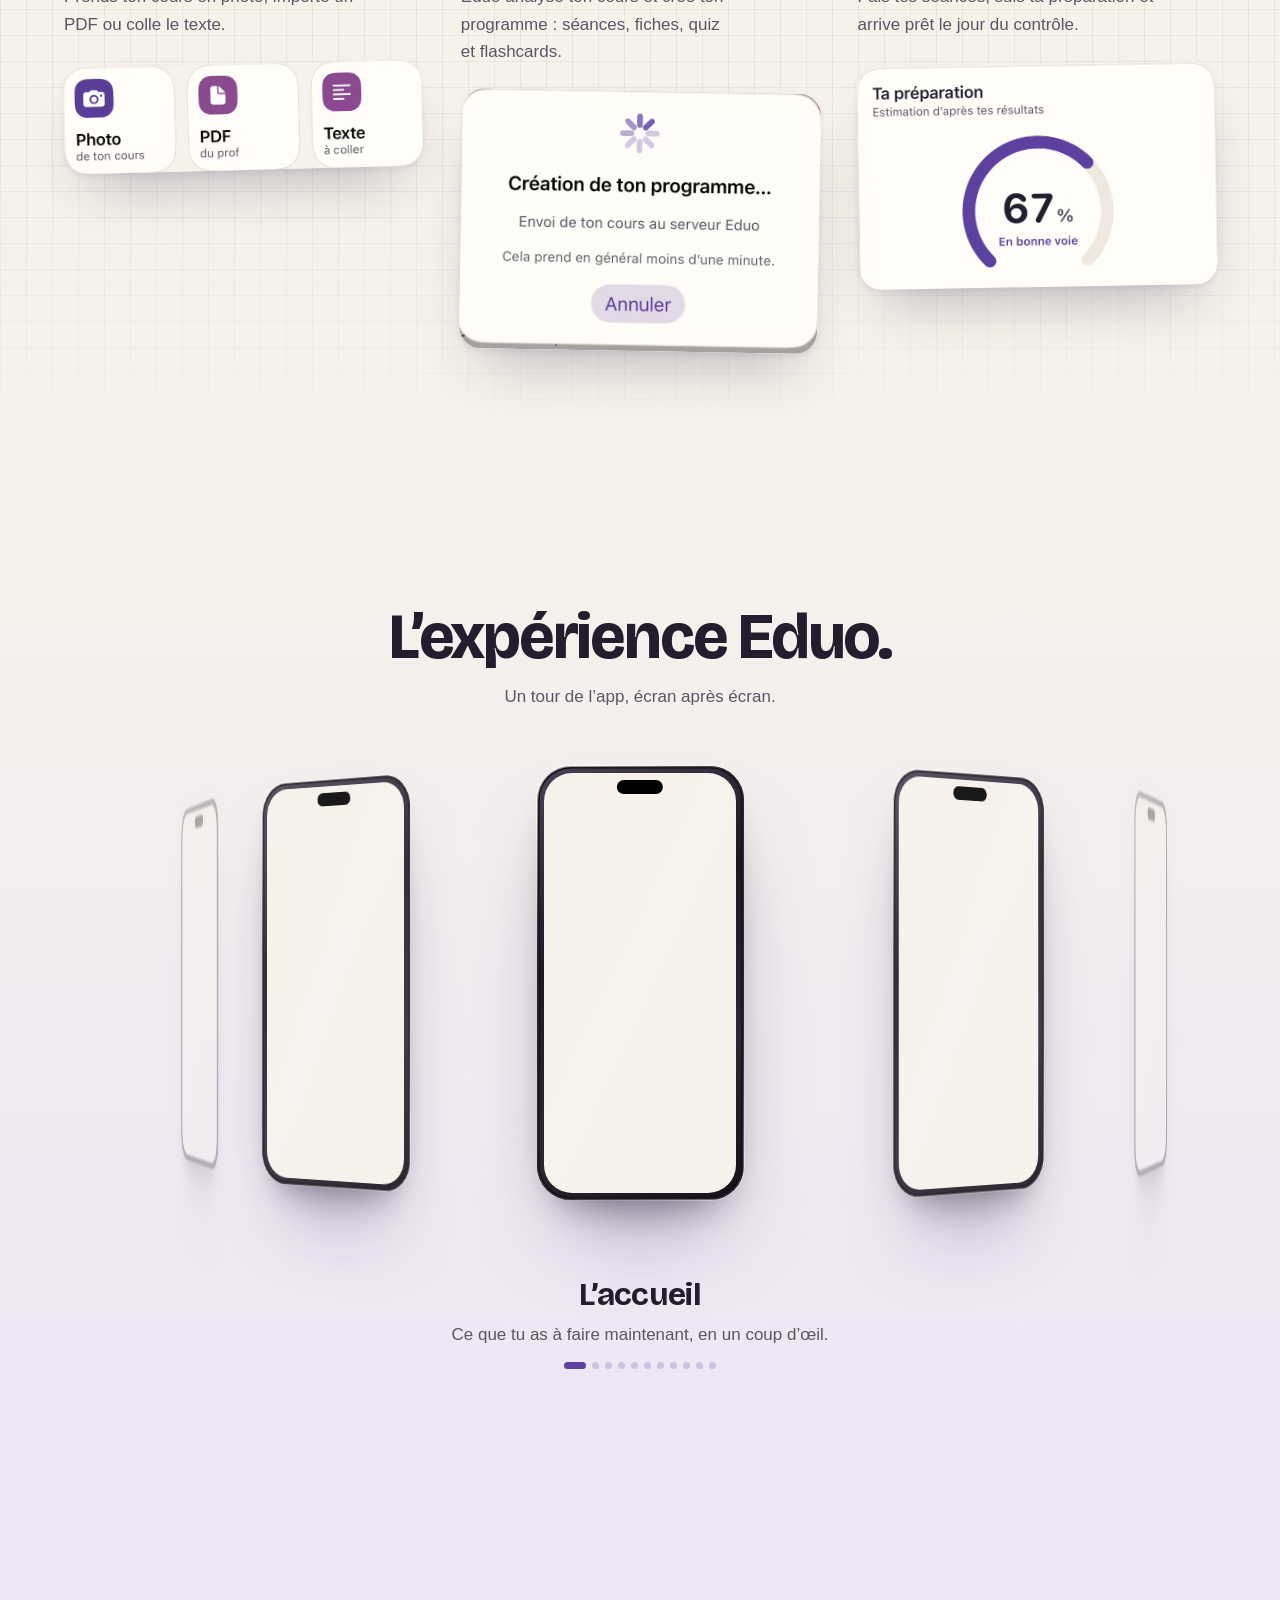
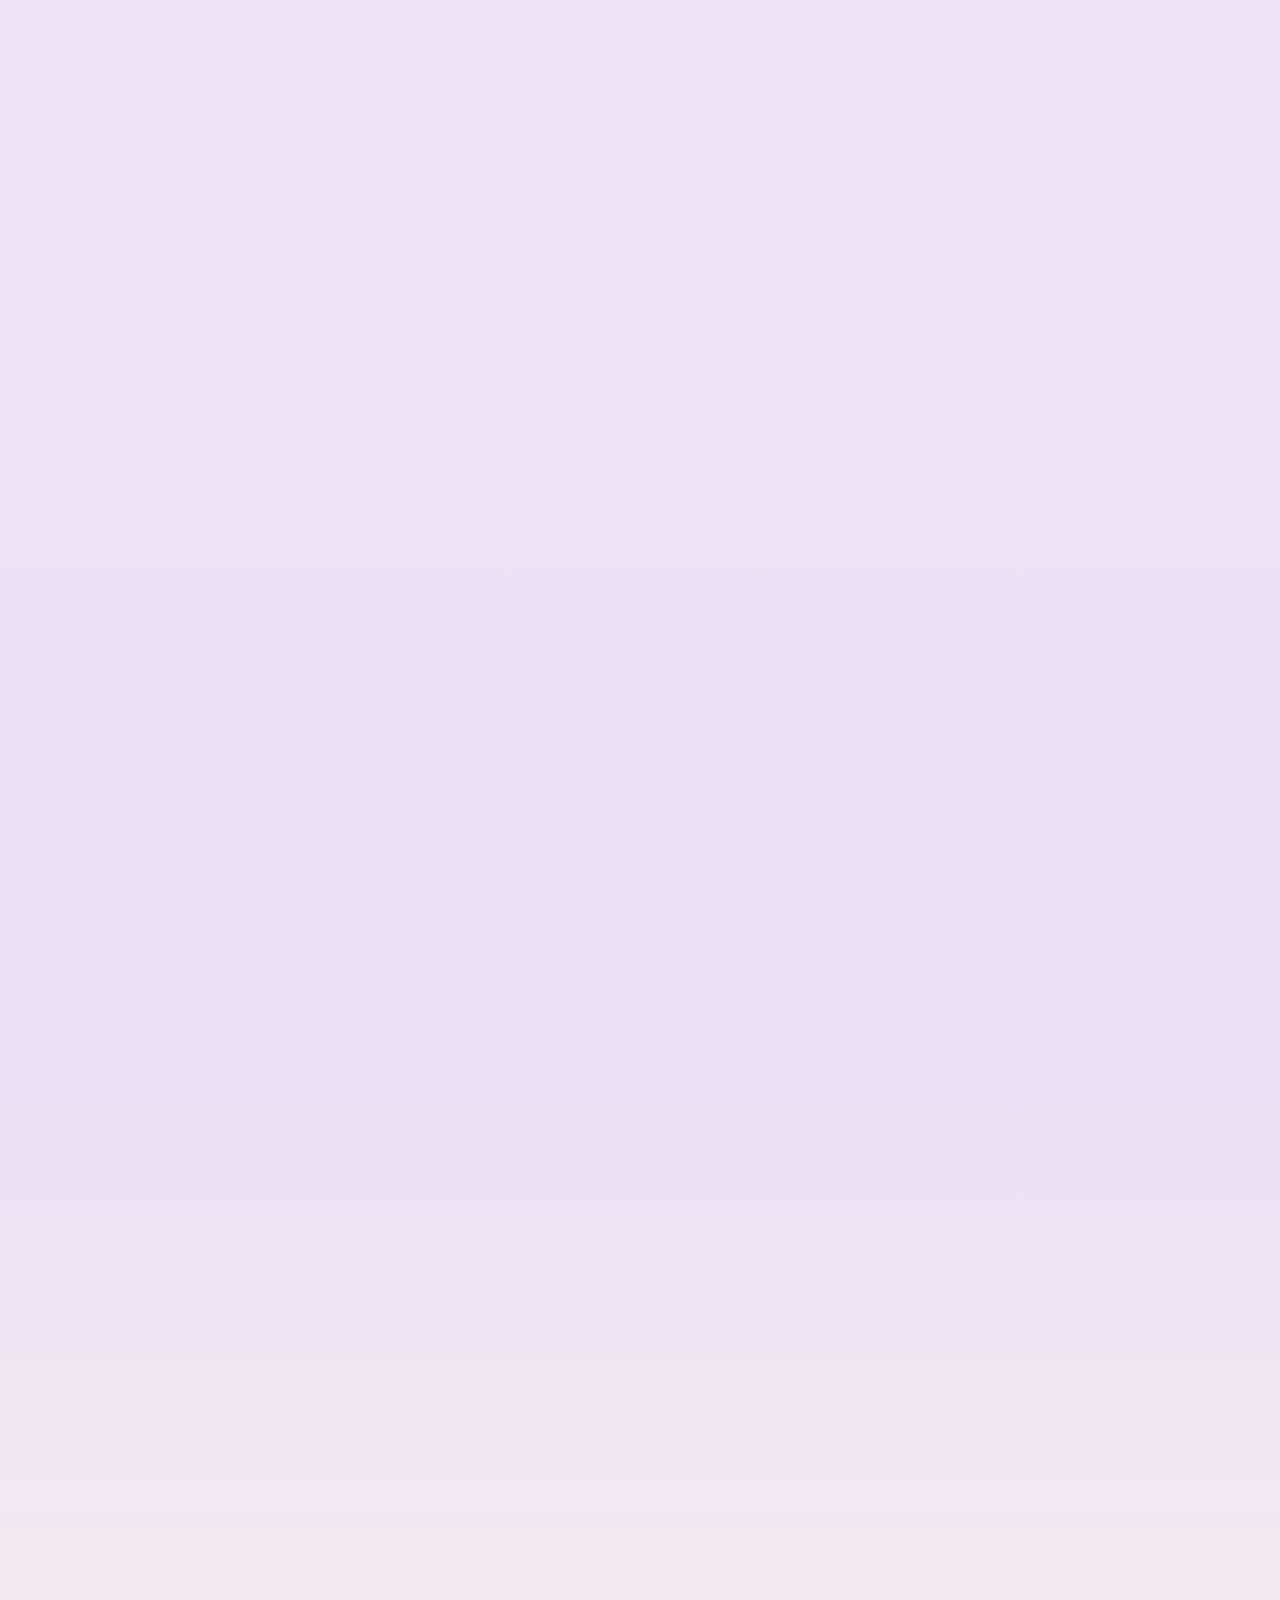
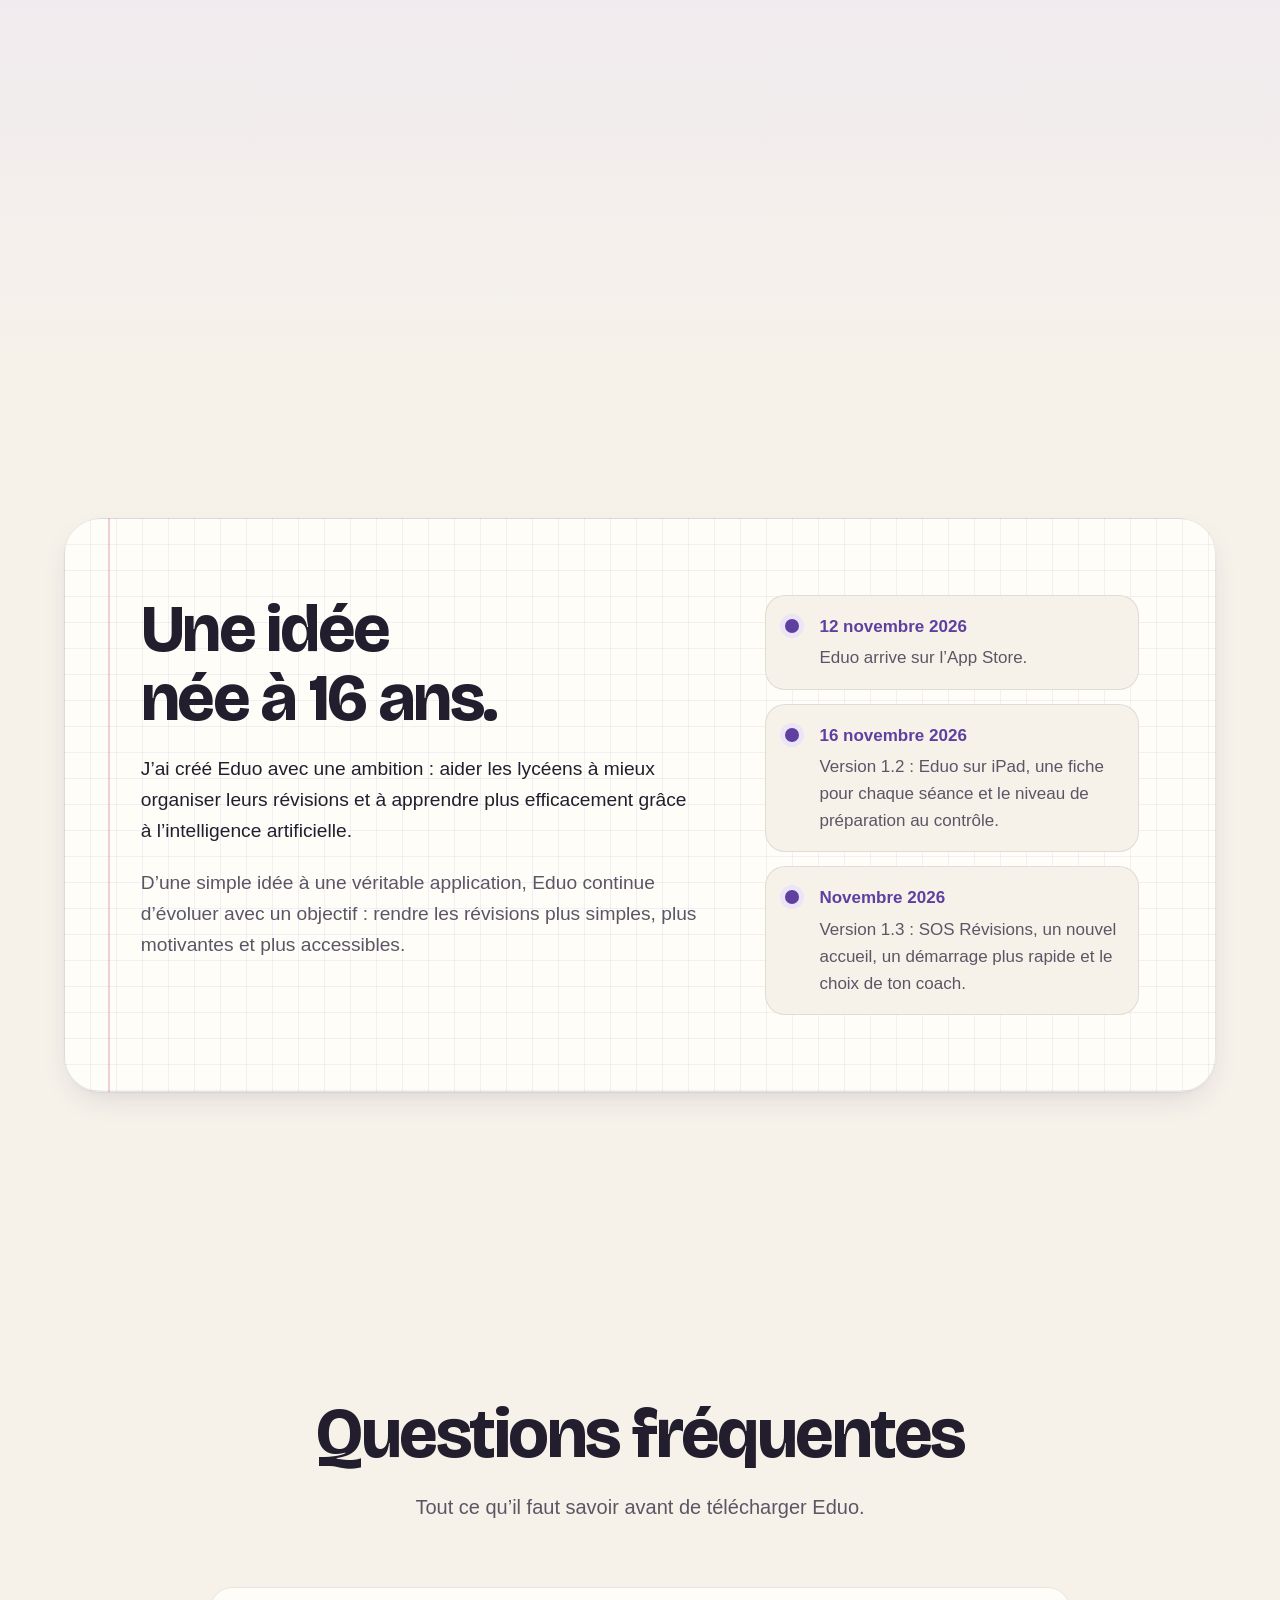
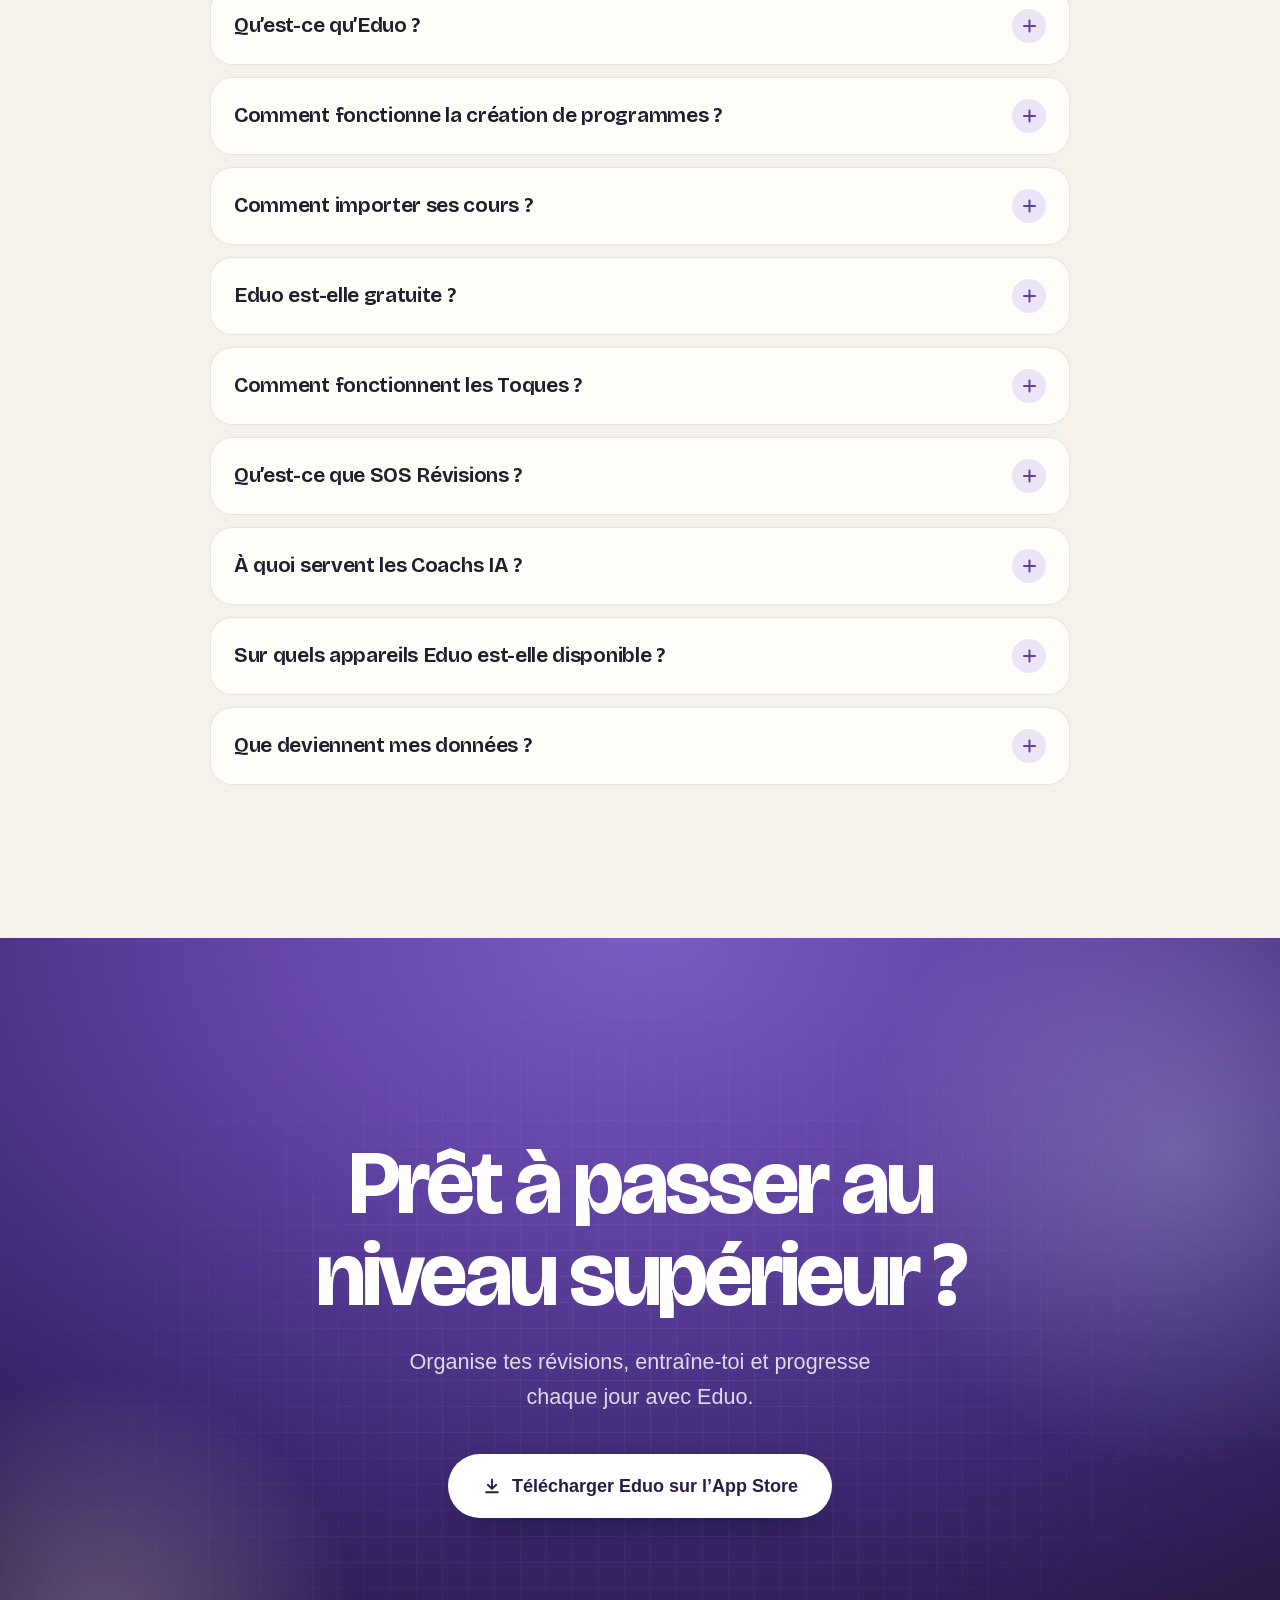
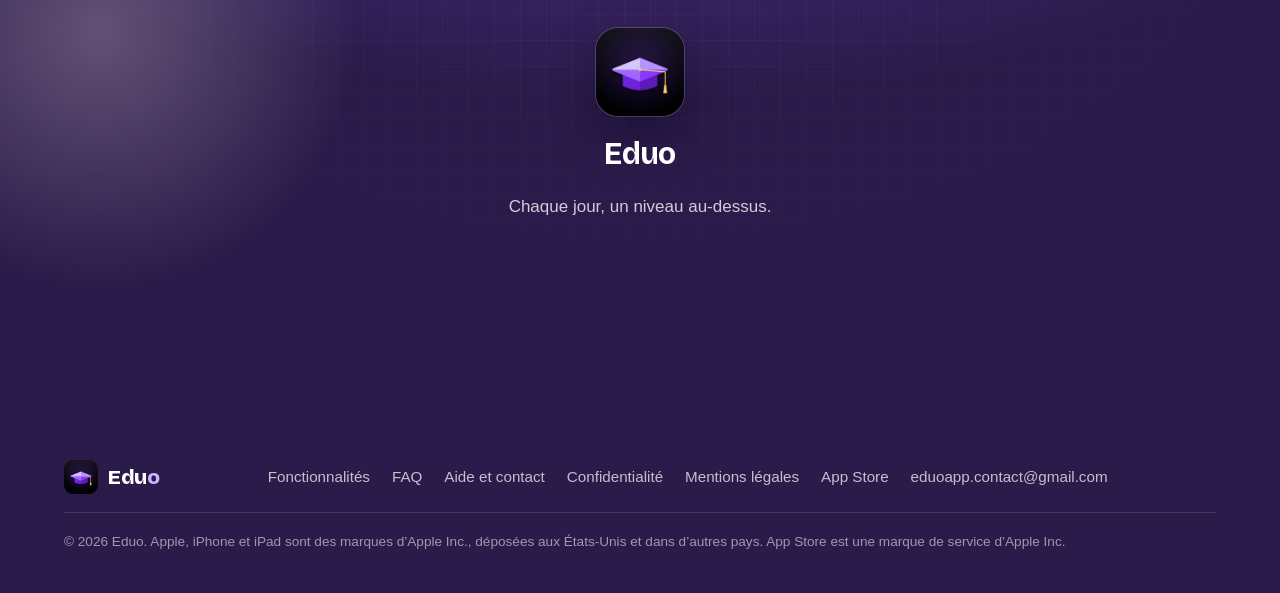
==== commit 9cae8cf2: "Site : nouveautés de la version 1.3" ====
--- a/index.html
+++ b/index.html
@@ -4,7 +4,7 @@
   <meta charset="utf-8">
   <meta name="viewport" content="width=device-width, initial-scale=1, viewport-fit=cover">
   <title>Eduo · L’app de révision des lycéens, avec l’IA</title>
-  <meta name="description" content="Eduo transforme tes cours en programme de révision avec l’IA : fiche du jour, quiz, flashcards et coachs IA. Gratuit sur iPhone et iPad.">
+  <meta name="description" content="Eduo transforme tes cours en programme de révision avec l’IA : fiches, quiz, flashcards, coachs IA et SOS Révisions. Gratuit sur iPhone et iPad.">
   <link rel="canonical" href="https://www.eduoapp.fr/">
   <meta name="theme-color" content="#F6F2EA">
   <meta name="apple-itunes-app" content="app-id=6831674131">
@@ -25,8 +25,8 @@
   <link rel="preload" href="assets/fonts/bricolage-latin.woff2" as="font" type="font/woff2" crossorigin>
   <link rel="stylesheet" href="assets/css/site.css">
   <script>document.documentElement.classList.add("js")</script>
-  <script type="application/ld+json">{"@context": "https://schema.org", "@type": "MobileApplication", "name": "Eduo", "operatingSystem": "iOS 17.0 ou plus récent, iPadOS 17.0 ou plus récent", "applicationCategory": "EducationalApplication", "inLanguage": "fr", "description": "Application de révision pour les lycéens : programmes de révision créés avec l’IA à partir de tes cours, fiches quotidiennes, quiz, flashcards, coachs IA et niveau de préparation au contrôle.", "url": "https://www.eduoapp.fr/", "downloadUrl": "https://apps.apple.com/fr/app/eduo/id6831674131", "image": "https://www.eduoapp.fr/assets/img/og-eduo.jpg", "offers": {"@type": "Offer", "price": "0", "priceCurrency": "EUR"}, "publisher": {"@type": "Person", "name": "Vincent Lauwerys"}}</script>
-  <script type="application/ld+json">{"@context": "https://schema.org", "@type": "FAQPage", "mainEntity": [{"@type": "Question", "name": "Qu’est-ce qu’Eduo ?", "acceptedAnswer": {"@type": "Answer", "text": "Eduo est une application de révision pour les lycéens, sur iPhone et iPad. À partir de tes propres cours, elle crée un programme de révision jusqu’au jour du contrôle, avec une fiche pour chaque séance, des quiz, des flashcards et deux coachs IA.  L’app est en français, sans publicité et sans compte à créer."}}, {"@type": "Question", "name": "Comment fonctionne la création de programmes ?", "acceptedAnswer": {"@type": "Answer", "text": "Dans l’onglet Programmes, touche « Créer un programme », donne un titre à ton contrôle, choisis sa date et ajoute ton cours. Tu peux aussi indiquer le temps dont tu disposes chaque jour et si le contrôle te paraît difficile.  L’IA analyse ton cours, en tire les chapitres et les notions, puis répartit les séances jusqu’au jour J. Le programme est recalculé d’après tes résultats : si tu manques une séance, il repart d’aujourd’hui."}}, {"@type": "Question", "name": "Comment importer ses cours ?", "acceptedAnswer": {"@type": "Answer", "text": "Trois façons : prendre ton cours en photo, importer un PDF ou coller le texte.  Pour créer ton programme, ton cours est envoyé au serveur Eduo pour l’analyse, puis effacé. Si la création par l’IA n’est pas possible, « Créer sans IA » prépare des questions directement sur ton appareil."}}, {"@type": "Question", "name": "Eduo est-elle gratuite ?", "acceptedAnswer": {"@type": "Answer", "text": "Oui, Eduo se télécharge gratuitement. La formule gratuite permet de créer 2 programmes de révision par mois et 3 quiz par l’IA par semaine.  Pour aller plus loin, tu peux acheter des Toques ou t’abonner à Eduo Plus, au mois ou à l’année : coachs IA, analyse approfondie de tes erreurs, statistiques détaillées et 20 Toques par mois. L’abonnement se résilie à tout moment dans les réglages de ton compte Apple."}}, {"@type": "Question", "name": "Comment fonctionnent les Toques ?", "acceptedAnswer": {"@type": "Answer", "text": "Une Toque correspond à une création par l’IA : un programme ou un quiz. Elle n’est utilisée que si la création réussit, et elle est rendue automatiquement en cas d’échec. Revoir un programme ou refaire un quiz déjà créé ne coûte rien.  Les Toques s’achètent par packs, de 1 à 20, sans abonnement. Elles n’expirent pas et restent liées à ton compte Apple. Avec Eduo Plus, tu en reçois 20 chaque mois."}}, {"@type": "Question", "name": "À quoi servent les Coachs IA ?", "acceptedAnswer": {"@type": "Answer", "text": "Clara, coach méthode, et Adam, coach performance, analysent tes résultats et ta progression : conseil du jour, bilan, point faible, erreurs qui reviennent et « Pourquoi je bloque ? ». Le coach complet fait partie d’Eduo Plus.  À la fin d’un quiz, d’une série de flashcards ou d’un duel, ton coach te laisse aussi un petit message d’après tes vrais résultats."}}, {"@type": "Question", "name": "Sur quels appareils Eduo est-elle disponible ?", "acceptedAnswer": {"@type": "Answer", "text": "Eduo est disponible sur l’App Store pour iPhone et iPad, avec iOS ou iPadOS 17 ou plus récent. L’app n’existe pas encore sur Android."}}, {"@type": "Question", "name": "Que deviennent mes données ?", "acceptedAnswer": {"@type": "Answer", "text": "Pas de compte, pas de publicité, pas de suivi publicitaire. Tes quiz, tes résultats et tes programmes restent sur ton appareil ; tu peux tout effacer depuis les réglages de l’app.  Le détail est dans la  politique de confidentialité ."}}]}</script>
+  <script type="application/ld+json">{"@context": "https://schema.org", "@type": "MobileApplication", "name": "Eduo", "operatingSystem": "iOS 17.0 ou plus récent, iPadOS 17.0 ou plus récent", "applicationCategory": "EducationalApplication", "inLanguage": "fr", "description": "Application de révision pour les lycéens : programmes de révision créés avec l’IA à partir de tes cours, SOS Révisions avant un contrôle, fiches quotidiennes, quiz, flashcards, coachs IA et niveau de préparation au contrôle.", "url": "https://www.eduoapp.fr/", "downloadUrl": "https://apps.apple.com/fr/app/eduo/id6831674131", "image": "https://www.eduoapp.fr/assets/img/og-eduo.jpg", "offers": {"@type": "Offer", "price": "0", "priceCurrency": "EUR"}, "publisher": {"@type": "Person", "name": "Vincent Lauwerys"}}</script>
+  <script type="application/ld+json">{"@context": "https://schema.org", "@type": "FAQPage", "mainEntity": [{"@type": "Question", "name": "Qu’est-ce qu’Eduo ?", "acceptedAnswer": {"@type": "Answer", "text": "Eduo est une application de révision pour les lycéens, sur iPhone et iPad. À partir de tes propres cours, elle crée un programme de révision jusqu’au jour du contrôle, avec une fiche pour chaque séance, des quiz, des flashcards et deux coachs IA. Quand le contrôle approche, SOS Révisions te fait réviser l’essentiel en une session guidée.  L’app est en français, sans publicité et sans compte à créer."}}, {"@type": "Question", "name": "Comment fonctionne la création de programmes ?", "acceptedAnswer": {"@type": "Answer", "text": "Dans l’onglet Programmes, touche « Créer un programme », donne un titre à ton contrôle, choisis sa date et ajoute ton cours. Tu peux aussi indiquer le temps dont tu disposes chaque jour et si le contrôle te paraît difficile.  L’IA analyse ton cours, en tire les chapitres et les notions, puis répartit les séances jusqu’au jour J. Le programme est recalculé d’après tes résultats : si tu manques une séance, il repart d’aujourd’hui."}}, {"@type": "Question", "name": "Comment importer ses cours ?", "acceptedAnswer": {"@type": "Answer", "text": "Trois façons : prendre ton cours en photo, importer un PDF ou coller le texte.  Pour créer ton programme, ton cours est envoyé au serveur Eduo pour l’analyse, puis effacé. Si la création par l’IA n’est pas possible, « Créer sans IA » prépare des questions directement sur ton appareil."}}, {"@type": "Question", "name": "Eduo est-elle gratuite ?", "acceptedAnswer": {"@type": "Answer", "text": "Oui, Eduo se télécharge gratuitement. La formule gratuite permet de créer 2 programmes de révision par mois, 3 quiz par l’IA par semaine et 2 SOS Express par mois.  Pour aller plus loin, tu peux acheter des Toques ou t’abonner à Eduo Plus, au mois ou à l’année : coachs IA, analyse approfondie de tes erreurs, statistiques détaillées et 25 Toques par mois. L’abonnement se résilie à tout moment dans les réglages de ton compte Apple."}}, {"@type": "Question", "name": "Comment fonctionnent les Toques ?", "acceptedAnswer": {"@type": "Answer", "text": "Une Toque correspond à une création par l’IA : un programme ou un quiz. Une session SOS Révisions coûte 1 à 3 Toques selon sa durée. Elles ne sont utilisées que si la création réussit, et elles sont rendues automatiquement en cas d’échec. Revoir un programme, refaire un quiz ou rouvrir une session SOS déjà créée ne coûte rien.  Les Toques s’achètent par packs, de 1 à 20, sans abonnement. Elles n’expirent pas et restent liées à ton compte Apple. Avec Eduo Plus, tu en reçois 25 chaque mois."}}, {"@type": "Question", "name": "Qu’est-ce que SOS Révisions ?", "acceptedAnswer": {"@type": "Answer", "text": "Une session intensive quand le contrôle approche. Ajoute ton cours et choisis une durée : SOS Express (15 minutes, 1 Toque), SOS Approfondi (30 minutes, 2 Toques) ou SOS Intensif (1 heure, 3 Toques). L’IA en tire les notions clés, les pièges à éviter et des questions de plus en plus exigeantes, et chaque erreur est corrigée avec le passage de ton cours. Avec la formule gratuite, 2 SOS Express sont offerts chaque mois.  SOS Révisions t’aide à réviser, mais ne garantit en aucun cas une bonne note. Les sessions sont créées par une IA et peuvent contenir des erreurs : en cas de doute, fie-toi à ton cours et à ton professeur."}}, {"@type": "Question", "name": "À quoi servent les Coachs IA ?", "acceptedAnswer": {"@type": "Answer", "text": "Tu choisis ton coach : Clara, coach méthode, ou Adam, coach performance, et tu peux en changer plus tard. Ton coach analyse tes résultats et ta progression : conseil du jour, bilan, point faible, erreurs qui reviennent et « Pourquoi je bloque ? ». Le coach complet fait partie d’Eduo Plus.  À la fin d’un quiz, d’une série de flashcards ou d’un duel, ton coach te laisse aussi un petit message d’après tes vrais résultats."}}, {"@type": "Question", "name": "Sur quels appareils Eduo est-elle disponible ?", "acceptedAnswer": {"@type": "Answer", "text": "Eduo est disponible sur l’App Store pour iPhone et iPad, avec iOS ou iPadOS 17 ou plus récent. L’app n’existe pas encore sur Android."}}, {"@type": "Question", "name": "Que deviennent mes données ?", "acceptedAnswer": {"@type": "Answer", "text": "Pas de compte, pas de publicité, pas de suivi publicitaire. Tes quiz, tes résultats et tes programmes restent sur ton appareil ; tu peux tout effacer depuis les réglages de l’app.  Le détail est dans la  politique de confidentialité ."}}]}</script>
 </head>
 <body>
 <a class="skip" href="#contenu">Aller au contenu</a>
@@ -61,9 +61,9 @@
         <div class="phone3d" id="heroPhone">
           <div class="phone3d__back" aria-hidden="true"></div>
           <div class="phone3d__slice" aria-hidden="true" style="transform:translateZ(-3.6px)"></div><div class="phone3d__slice" aria-hidden="true" style="transform:translateZ(-7.2px)"></div><div class="phone3d__slice" aria-hidden="true" style="transform:translateZ(-10.8px)"></div><div class="phone3d__slice" aria-hidden="true" style="transform:translateZ(-14.4px)"></div><div class="phone3d__slice" aria-hidden="true" style="transform:translateZ(-18.0px)"></div><div class="phone3d__slice" aria-hidden="true" style="transform:translateZ(-21.6px)"></div><div class="phone3d__slice" aria-hidden="true" style="transform:translateZ(-25.2px)"></div><div class="phone3d__slice" aria-hidden="true" style="transform:translateZ(-28.8px)"></div><div class="phone3d__slice" aria-hidden="true" style="transform:translateZ(-32.4px)"></div><div class="phone3d__slice" aria-hidden="true" style="transform:translateZ(-36.0px)"></div>
-          <div class="phone"><div class="phone__screen"><picture><source type="image/avif" srcset="assets/img/ecrans/accueil.avif"><img src="assets/img/ecrans/accueil.jpg" alt="Accueil de l’application Eduo : « Salut, Sam », suggestions de révision et barre pour ajouter un cours" width="720" height="1565" decoding="async" fetchpriority="high"></picture></div></div>
+          <div class="phone"><div class="phone__screen"><picture><source type="image/avif" srcset="assets/img/ecrans/accueil.avif"><img src="assets/img/ecrans/accueil.jpg" alt="Accueil de l’application Eduo : « Salut, Léa », la séance à faire maintenant, la série de jours et la préparation au contrôle" width="720" height="1565" decoding="async" fetchpriority="high"></picture></div></div>
         </div>
-        <div class="chip-card float" data-depth="60" style="--cw:270px;left:-6%;top:30%;--fd:-1s;--d:0.9s"><picture><source type="image/avif" srcset="assets/img/details/c-essentiel.avif"><img src="assets/img/details/c-essentiel.jpg" alt="L’essentiel d’une fiche de révision" width="760" height="305" decoding="async" loading="lazy"></picture></div>
+        <div class="chip-card float" data-depth="60" style="--cw:270px;left:-10%;top:58%;--fd:-1s;--d:0.9s"><picture><source type="image/avif" srcset="assets/img/details/c-essentiel.avif"><img src="assets/img/details/c-essentiel.jpg" alt="L’essentiel d’une fiche de révision" width="760" height="305" decoding="async" loading="lazy"></picture></div>
         <div class="chip-card float" data-depth="90" style="--cw:270px;right:-8%;top:58%;--fd:-3s;--d:1.05s"><picture><source type="image/avif" srcset="assets/img/details/c-bonne-reponse.avif"><img src="assets/img/details/c-bonne-reponse.jpg" alt="Bonne réponse ! +125 points" width="760" height="233" decoding="async" loading="lazy"></picture></div>
         <div class="chip-card float" data-depth="40" style="--cw:290px;right:-6%;top:6%;--fd:-2s;--d:1.2s"><picture><source type="image/avif" srcset="assets/img/details/c-notif-clara.avif"><img src="assets/img/details/c-notif-clara.jpg" alt="Message de Clara : « Tu avances bien »" width="760" height="367" decoding="async" loading="lazy"></picture></div>
         <div class="chip-card float" data-depth="70" style="--cw:220px;left:-2%;bottom:10%;--fd:-4s;--d:1.35s"><picture><source type="image/avif" srcset="assets/img/details/c-fiche-lue.avif"><img src="assets/img/details/c-fiche-lue.jpg" alt="Fiche lue" width="760" height="135" decoding="async" loading="lazy"></picture></div>
@@ -87,40 +87,47 @@
         <ul><li>Une séance par jour, avec sa durée et son objectif</li><li>Bilan de départ, séances par chapitre, contrôle blanc et révision finale</li><li>Le programme s’adapte à tes résultats : une séance manquée, on repart d’aujourd’hui</li></ul>
         <div class="feature__visual"><div class="scene" data-scene="0" style="--tone:var(--sky)"><div class="scene__halo" aria-hidden="true"></div><div class="phone"><div class="phone__screen"><picture><source type="image/avif" srcset="assets/img/ecrans/programme.avif"><img src="assets/img/ecrans/programme.jpg" alt="Écran d’un programme Eduo : la séance du jour, la fiche du jour et le niveau de préparation" width="720" height="1565" decoding="async" loading="lazy"></picture></div></div><div class="chip-card float" data-depth="40" style="--cw:310px;left:-4%;bottom:12%"><picture><source type="image/avif" srcset="assets/img/details/c-seances.avif"><img src="assets/img/details/c-seances.jpg" alt="Les séances du programme, jour par jour : bilan de départ, l’année 1789, vers la République, révision finale" width="760" height="462" decoding="async" loading="lazy"></picture></div><div class="chip-card float" data-depth="70" style="--cw:260px;right:-2%;top:10%;--fd:-2s"><picture><source type="image/avif" srcset="assets/img/details/c-import.avif"><img src="assets/img/details/c-import.jpg" alt="Importer son cours : photo, PDF ou texte" width="760" height="225" decoding="async" loading="lazy"></picture></div></div></div>
       </article>
-      <article class="feature reveal" id="f-fiches" data-feature="1" style="--tone:var(--butter)">
+      <article class="feature reveal" id="f-sos" data-feature="1" style="--tone:var(--rose)">
+        <span class="feature__tag"><svg viewBox="0 0 24 24" fill="none" stroke="currentColor" stroke-width="2" stroke-linecap="round" stroke-linejoin="round" aria-hidden="true"><path d="M13 3L5 13.5h6L10 21l8-10.5h-6z"/></svg>SOS Révisions</span>
+        <h3>Contrôle demain ? Révise l’essentiel, maintenant.</h3>
+        <p>Ajoute ton cours : l’IA en tire une session guidée, avec les notions clés, les pièges à éviter, des questions de plus en plus exigeantes et la correction de chaque erreur. Choisis la durée selon le temps qu’il te reste : 15 minutes, 30 minutes ou 1 heure.</p>
+        <ul><li>SOS Express, Approfondi ou Intensif : 1, 2 ou 3 Toques</li><li>Chaque erreur expliquée, avec le passage de ton cours</li><li>2 SOS Express offerts chaque mois avec la formule gratuite</li></ul><p class="feature__note">SOS Révisions t’aide à réviser, mais ne garantit en aucun cas une bonne note : ton résultat dépend de ton travail, de ton cours et du contrôle lui-même. Les sessions sont créées par une IA et peuvent contenir des erreurs : en cas de doute, fie-toi à ton cours et à ton professeur.</p>
+        <div class="feature__visual"><div class="scene" data-scene="1" style="--tone:var(--rose)"><div class="scene__halo" aria-hidden="true"></div><div class="phone"><div class="phone__screen"><picture><source type="image/avif" srcset="assets/img/ecrans/sos-hub.avif"><img src="assets/img/ecrans/sos-hub.jpg" alt="Onglet SOS Révisions d’Eduo : SOS Express, Approfondi ou Intensif, et 2 SOS Express offerts ce mois-ci" width="720" height="1565" decoding="async" loading="lazy"></picture></div></div><div class="chip-card float" data-depth="70" style="--cw:320px;left:-8%;bottom:12%"><picture><source type="image/avif" srcset="assets/img/details/c-sos-correction.avif"><img src="assets/img/details/c-sos-correction.jpg" alt="Une erreur corrigée : pourquoi c’est faux et la bonne réponse" width="760" height="370" decoding="async" loading="lazy"></picture></div><div class="chip-card float" data-depth="50" style="--cw:290px;right:-8%;top:12%;--fd:-2s"><picture><source type="image/avif" srcset="assets/img/details/c-sos-piege.avif"><img src="assets/img/details/c-sos-piege.jpg" alt="Piège à éviter, tiré du cours" width="760" height="149" decoding="async" loading="lazy"></picture></div></div></div>
+      </article>
+      <article class="feature reveal" id="f-fiches" data-feature="2" style="--tone:var(--butter)">
         <span class="feature__tag"><svg viewBox="0 0 24 24" fill="none" stroke="currentColor" stroke-width="2" stroke-linecap="round" stroke-linejoin="round" aria-hidden="true"><path d="M7 3h7l5 5v13H7z"/><path d="M14 3v5h5M10 13h6M10 17h4"/></svg>Fiches de révision</span>
         <h3>Chaque jour, l’essentiel à retenir.</h3>
         <p>Chaque séance arrive avec sa fiche, écrite à partir de ton cours et centrée sur les notions du jour : l’essentiel en quelques lignes, les notions clés, les définitions et les points à retenir.</p>
         <ul><li>Chaque point de la fiche est vérifié dans ton cours</li><li>Tu la marques comme lue en un geste</li><li>Toutes tes fiches restent dans ton programme</li></ul>
-        <div class="feature__visual"><div class="scene" data-scene="1" style="--tone:var(--butter)"><div class="scene__halo" aria-hidden="true"></div><div class="phone"><div class="phone__screen"><picture><source type="image/avif" srcset="assets/img/ecrans/fiche.avif"><img src="assets/img/ecrans/fiche.jpg" alt="Fiche de révision Eduo « Les causes de la Révolution » : l’essentiel et les notions clés" width="720" height="1565" decoding="async" loading="lazy"></picture></div></div><div class="chip-card float" data-depth="50" style="--cw:300px;left:-6%;top:16%"><picture><source type="image/avif" srcset="assets/img/details/c-essentiel.avif"><img src="assets/img/details/c-essentiel.jpg" alt="L’essentiel de la fiche, en quelques lignes" width="760" height="305" decoding="async" loading="lazy"></picture></div><div class="chip-card float" data-depth="80" style="--cw:280px;right:-6%;bottom:18%;--fd:-3s"><picture><source type="image/avif" srcset="assets/img/details/c-notion.avif"><img src="assets/img/details/c-notion.jpg" alt="Une notion clé de la fiche : une société d’ordres" width="760" height="300" decoding="async" loading="lazy"></picture></div><div class="chip-card float" data-depth="30" style="--cw:230px;right:2%;top:8%;--fd:-1.5s"><picture><source type="image/avif" srcset="assets/img/details/c-fiche-lue.avif"><img src="assets/img/details/c-fiche-lue.jpg" alt="Fiche lue" width="760" height="135" decoding="async" loading="lazy"></picture></div></div></div>
-      </article>
-      <article class="feature reveal" id="f-quiz" data-feature="2" style="--tone:var(--mint)">
+        <div class="feature__visual"><div class="scene" data-scene="2" style="--tone:var(--butter)"><div class="scene__halo" aria-hidden="true"></div><div class="phone"><div class="phone__screen"><picture><source type="image/avif" srcset="assets/img/ecrans/fiche.avif"><img src="assets/img/ecrans/fiche.jpg" alt="Fiche de révision Eduo « Les causes de la Révolution » : l’essentiel et les notions clés" width="720" height="1565" decoding="async" loading="lazy"></picture></div></div><div class="chip-card float" data-depth="50" style="--cw:300px;left:-6%;top:16%"><picture><source type="image/avif" srcset="assets/img/details/c-essentiel.avif"><img src="assets/img/details/c-essentiel.jpg" alt="L’essentiel de la fiche, en quelques lignes" width="760" height="305" decoding="async" loading="lazy"></picture></div><div class="chip-card float" data-depth="80" style="--cw:280px;right:-6%;bottom:18%;--fd:-3s"><picture><source type="image/avif" srcset="assets/img/details/c-notion.avif"><img src="assets/img/details/c-notion.jpg" alt="Une notion clé de la fiche : une société d’ordres" width="760" height="300" decoding="async" loading="lazy"></picture></div><div class="chip-card float" data-depth="30" style="--cw:230px;right:2%;top:8%;--fd:-1.5s"><picture><source type="image/avif" srcset="assets/img/details/c-fiche-lue.avif"><img src="assets/img/details/c-fiche-lue.jpg" alt="Fiche lue" width="760" height="135" decoding="async" loading="lazy"></picture></div></div></div>
+      </article>
+      <article class="feature reveal" id="f-quiz" data-feature="3" style="--tone:var(--mint)">
         <span class="feature__tag"><svg viewBox="0 0 24 24" fill="none" stroke="currentColor" stroke-width="2" stroke-linecap="round" stroke-linejoin="round" aria-hidden="true"><rect x="4" y="7" width="13" height="14" rx="2"/><path d="M8 3h10a2 2 0 0 1 2 2v12"/></svg>Quiz et flashcards</span>
         <h3>Apprends en t’entraînant.</h3>
         <p>Eduo transforme ton cours en questions. Tu réponds, tu vois tout de suite la bonne réponse et son explication. Pour mémoriser, retourne une flashcard, dis comment ça s’est passé : elle revient au bon moment.</p>
         <ul><li>Quiz, vrai ou faux et flashcards tirés de ton cours</li><li>Rejoue tes erreurs pour retravailler les notions difficiles</li><li>Sprint de 3 minutes et défi du jour</li></ul>
-        <div class="feature__visual"><div class="scene" data-scene="2" style="--tone:var(--mint)"><div class="scene__halo" aria-hidden="true"></div><div class="phone"><div class="phone__screen"><picture><source type="image/avif" srcset="assets/img/ecrans/quiz.avif"><img src="assets/img/ecrans/quiz.jpg" alt="Question de quiz Eduo sur l’immunité innée, avec la bonne réponse et son explication" width="720" height="1565" decoding="async" loading="lazy"></picture></div></div><div class="flip float" data-depth="60" style="--cw:250px;left:-8%;top:14%;--fd:-2s"><div class="flip__inner"><div class="flip__face flip__face--front"><picture><source type="image/avif" srcset="assets/img/details/c-flash-q.avif"><img src="assets/img/details/c-flash-q.jpg" alt="Flashcard, côté question : quelle est la caractéristique principale de l’immunité innée ?" width="760" height="640" decoding="async" loading="lazy"></picture></div><div class="flip__face flip__face--back"><picture><source type="image/avif" srcset="assets/img/details/c-flash-r.avif"><img src="assets/img/details/c-flash-r.jpg" alt="Flashcard, côté réponse : défense immédiate et non spécifique" width="760" height="640" decoding="async" loading="lazy"></picture></div></div></div><div class="chip-card float" data-depth="80" style="--cw:300px;right:-6%;bottom:14%"><picture><source type="image/avif" srcset="assets/img/details/c-bonne-reponse.avif"><img src="assets/img/details/c-bonne-reponse.jpg" alt="Bonne réponse ! +125 points, avec l’explication" width="760" height="233" decoding="async" loading="lazy"></picture></div></div></div>
-      </article>
-      <article class="feature reveal" id="f-coachs" data-feature="3" style="--tone:var(--rose)">
+        <div class="feature__visual"><div class="scene" data-scene="3" style="--tone:var(--mint)"><div class="scene__halo" aria-hidden="true"></div><div class="phone"><div class="phone__screen"><picture><source type="image/avif" srcset="assets/img/ecrans/quiz.avif"><img src="assets/img/ecrans/quiz.jpg" alt="Question de quiz Eduo sur l’immunité innée, avec la bonne réponse et son explication" width="720" height="1565" decoding="async" loading="lazy"></picture></div></div><div class="flip float" data-depth="60" style="--cw:250px;left:-8%;top:14%;--fd:-2s"><div class="flip__inner"><div class="flip__face flip__face--front"><picture><source type="image/avif" srcset="assets/img/details/c-flash-q.avif"><img src="assets/img/details/c-flash-q.jpg" alt="Flashcard, côté question : quelle est la caractéristique principale de l’immunité innée ?" width="760" height="640" decoding="async" loading="lazy"></picture></div><div class="flip__face flip__face--back"><picture><source type="image/avif" srcset="assets/img/details/c-flash-r.avif"><img src="assets/img/details/c-flash-r.jpg" alt="Flashcard, côté réponse : défense immédiate et non spécifique" width="760" height="640" decoding="async" loading="lazy"></picture></div></div></div><div class="chip-card float" data-depth="80" style="--cw:300px;right:-6%;bottom:14%"><picture><source type="image/avif" srcset="assets/img/details/c-bonne-reponse.avif"><img src="assets/img/details/c-bonne-reponse.jpg" alt="Bonne réponse ! +125 points, avec l’explication" width="760" height="233" decoding="async" loading="lazy"></picture></div></div></div>
+      </article>
+      <article class="feature reveal" id="f-coachs" data-feature="4" style="--tone:var(--rose)">
         <span class="feature__tag"><svg viewBox="0 0 24 24" fill="none" stroke="currentColor" stroke-width="2" stroke-linecap="round" stroke-linejoin="round" aria-hidden="true"><path d="M4 5h16v11H9l-5 4z"/><path d="M8 10h8"/></svg>Coachs IA</span>
         <h3>Deux coachs IA pour t’accompagner.</h3>
-        <p>Clara, coach méthode, et Adam, coach performance, lisent tes vrais résultats : conseil du jour, bilan, point faible, erreurs qui reviennent et « Pourquoi je bloque ? ». À la fin d’un quiz, d’une série de flashcards ou d’un duel, ton coach te laisse aussi un petit message.</p>
+        <p>Choisis ton coach : Clara, coach méthode, ou Adam, coach performance. Tu pourras en changer plus tard. Ton coach lit tes vrais résultats : conseil du jour, bilan, point faible, erreurs qui reviennent et « Pourquoi je bloque ? ». À la fin d’un quiz, d’une série de flashcards ou d’un duel, ton coach te laisse aussi un petit message.</p>
         <ul><li>Des félicitations, des encouragements ou un conseil, selon tes résultats</li><li>Des conseils pour mieux réviser, pas seulement des chiffres</li><li>Le coach complet est inclus dans Eduo Plus</li></ul>
-        <div class="feature__visual"><div class="scene" data-scene="3" style="--tone:var(--rose)"><div class="scene__halo" aria-hidden="true"></div><div class="phone"><div class="phone__screen"><picture><source type="image/avif" srcset="assets/img/ecrans/coach-clara.avif"><img src="assets/img/ecrans/coach-clara.jpg" alt="Onglet Coach IA d’Eduo avec Clara et son conseil du jour" width="720" height="1565" decoding="async" loading="lazy"></picture></div></div><figure class="avatar float" data-depth="90" style="--aw:190px;left:-8%;top:6%;--fd:-1s"><picture><source type="image/avif" srcset="assets/img/clara.avif"><img src="assets/img/clara.png" alt="Clara, la coach méthode d’Eduo" width="560" height="560" decoding="async" loading="lazy"></picture><figcaption><b>Clara</b><span>Coach méthode</span></figcaption></figure><figure class="avatar float" data-depth="90" style="--aw:190px;right:-8%;top:30%;--fd:-3.5s"><picture><source type="image/avif" srcset="assets/img/adam.avif"><img src="assets/img/adam.png" alt="Adam, le coach performance d’Eduo" width="560" height="560" decoding="async" loading="lazy"></picture><figcaption><b>Adam</b><span>Coach performance</span></figcaption></figure><div class="chip-card float" data-depth="60" style="--cw:320px;left:-4%;bottom:6%;--fd:-2s"><picture><source type="image/avif" srcset="assets/img/details/c-notif-clara.avif"><img src="assets/img/details/c-notif-clara.jpg" alt="Message de Clara après une séance : « Tu avances bien. 6 bonnes réponses sur 8 »" width="760" height="367" decoding="async" loading="lazy"></picture></div></div></div>
-      </article>
-      <article class="feature reveal" id="f-preparation" data-feature="4" style="--tone:var(--violet-soft)">
+        <div class="feature__visual"><div class="scene" data-scene="4" style="--tone:var(--rose)"><div class="scene__halo" aria-hidden="true"></div><div class="phone"><div class="phone__screen"><picture><source type="image/avif" srcset="assets/img/ecrans/coach-clara.avif"><img src="assets/img/ecrans/coach-clara.jpg" alt="Onglet Coach IA d’Eduo avec Clara et son conseil du jour" width="720" height="1565" decoding="async" loading="lazy"></picture></div></div><figure class="avatar float" data-depth="90" style="--aw:190px;left:-8%;top:6%;--fd:-1s"><picture><source type="image/avif" srcset="assets/img/clara.avif"><img src="assets/img/clara.png" alt="Clara, la coach méthode d’Eduo" width="560" height="560" decoding="async" loading="lazy"></picture><figcaption><b>Clara</b><span>Coach méthode</span></figcaption></figure><figure class="avatar float" data-depth="90" style="--aw:190px;right:-8%;top:30%;--fd:-3.5s"><picture><source type="image/avif" srcset="assets/img/adam.avif"><img src="assets/img/adam.png" alt="Adam, le coach performance d’Eduo" width="560" height="560" decoding="async" loading="lazy"></picture><figcaption><b>Adam</b><span>Coach performance</span></figcaption></figure><div class="chip-card float" data-depth="60" style="--cw:320px;left:-4%;bottom:6%;--fd:-2s"><picture><source type="image/avif" srcset="assets/img/details/c-notif-clara.avif"><img src="assets/img/details/c-notif-clara.jpg" alt="Message de Clara après une séance : « Tu avances bien. 6 bonnes réponses sur 8 »" width="760" height="367" decoding="async" loading="lazy"></picture></div></div></div>
+      </article>
+      <article class="feature reveal" id="f-preparation" data-feature="5" style="--tone:var(--violet-soft)">
         <span class="feature__tag"><svg viewBox="0 0 24 24" fill="none" stroke="currentColor" stroke-width="2" stroke-linecap="round" stroke-linejoin="round" aria-hidden="true"><path d="M5 18a8 8 0 1 1 14 0"/><path d="M12 13l4-4"/></svg>Préparation au contrôle</span>
         <h3>Sais-tu vraiment où tu en es ?</h3>
         <p>Pour chaque programme, une jauge estime ton niveau de préparation à partir de ce que tu as vraiment fait dans Eduo : tes réponses, tes flashcards, tes séances et tes fiches lues. Tu vois les notions maîtrisées, celles à travailler, et des conseils pour être prêt le jour J.</p>
         <ul><li>Une jauge qui évolue avec tes révisions</li><li>Les notions maîtrisées et celles à retravailler</li><li>Des conseils concrets avant le contrôle</li></ul><p class="feature__note">C’est une estimation fondée sur tes résultats dans l’app, pas une prédiction de ta note ni une garantie de résultat.</p>
-        <div class="feature__visual"><div class="scene" data-scene="4" style="--tone:var(--violet-soft)"><div class="scene__halo" aria-hidden="true"></div><div class="phone"><div class="phone__screen"><picture><source type="image/avif" srcset="assets/img/ecrans/preparation.avif"><img src="assets/img/ecrans/preparation.jpg" alt="Niveau de préparation au contrôle d’histoire : 64 %, en progrès" width="720" height="1565" decoding="async" loading="lazy"></picture></div></div><div class="chip-card float" data-depth="70" style="--cw:320px;right:-8%;top:14%"><picture><source type="image/avif" srcset="assets/img/details/c-notions.avif"><img src="assets/img/details/c-notions.jpg" alt="Notions maîtrisées et notions à travailler" width="760" height="349" decoding="async" loading="lazy"></picture></div><div class="chip-card float" data-depth="50" style="--cw:310px;left:-8%;bottom:14%;--fd:-2.5s"><picture><source type="image/avif" srcset="assets/img/details/c-clara-conseil.avif"><img src="assets/img/details/c-clara-conseil.jpg" alt="Conseil de Clara : « Tu avances bien »" width="760" height="223" decoding="async" loading="lazy"></picture></div></div></div>
-      </article>
-      <article class="feature reveal" id="f-progression" data-feature="5" style="--tone:var(--butter)">
+        <div class="feature__visual"><div class="scene" data-scene="5" style="--tone:var(--violet-soft)"><div class="scene__halo" aria-hidden="true"></div><div class="phone"><div class="phone__screen"><picture><source type="image/avif" srcset="assets/img/ecrans/preparation.avif"><img src="assets/img/ecrans/preparation.jpg" alt="Niveau de préparation au contrôle d’histoire : 64 %, en progrès" width="720" height="1565" decoding="async" loading="lazy"></picture></div></div><div class="chip-card float" data-depth="70" style="--cw:320px;right:-8%;top:14%"><picture><source type="image/avif" srcset="assets/img/details/c-notions.avif"><img src="assets/img/details/c-notions.jpg" alt="Notions maîtrisées et notions à travailler" width="760" height="349" decoding="async" loading="lazy"></picture></div><div class="chip-card float" data-depth="50" style="--cw:310px;left:-8%;bottom:14%;--fd:-2.5s"><picture><source type="image/avif" srcset="assets/img/details/c-clara-conseil.avif"><img src="assets/img/details/c-clara-conseil.jpg" alt="Conseil de Clara : « Tu avances bien »" width="760" height="223" decoding="async" loading="lazy"></picture></div></div></div>
+      </article>
+      <article class="feature reveal" id="f-progression" data-feature="6" style="--tone:var(--butter)">
         <span class="feature__tag"><svg viewBox="0 0 24 24" fill="none" stroke="currentColor" stroke-width="2" stroke-linecap="round" stroke-linejoin="round" aria-hidden="true"><path d="M8 4h8v5a4 4 0 0 1-8 0zM8 6H5a3 3 0 0 0 3 4M16 6h3a3 3 0 0 1-3 4M12 13v4M9 21h6"/></svg>Progression et défis</span>
         <h3>Chaque effort te fait progresser.</h3>
         <p>Chaque partie te rapporte de l’expérience : tu montes de niveau, tu gardes ta série de jours de révision et tu suis ta réussite matière par matière. Et pour réviser à plusieurs, défie un ami en duel sur ton quiz.</p>
         <ul><li>XP, niveaux et série de jours</li><li>Réussite par matière et évolution sur 4 semaines</li><li>Duels entre amis, avec un simple lien</li></ul>
-        <div class="feature__visual"><div class="scene" data-scene="5" style="--tone:var(--butter)"><div class="scene__halo" aria-hidden="true"></div><div class="phone"><div class="phone__screen"><picture><source type="image/avif" srcset="assets/img/ecrans/profil-stats.avif"><img src="assets/img/ecrans/profil-stats.jpg" alt="Statistiques détaillées dans le profil Eduo : réussite par matière et évolution" width="720" height="1565" decoding="async" loading="lazy"></picture></div></div><div class="chip-card float" data-depth="60" style="--cw:290px;left:-8%;top:14%"><picture><source type="image/avif" srcset="assets/img/details/c-scores.avif"><img src="assets/img/details/c-scores.jpg" alt="Duel : 975 points contre 790" width="760" height="210" decoding="async" loading="lazy"></picture></div><div class="chip-card float" data-depth="80" style="--cw:290px;right:-8%;bottom:16%;--fd:-2s"><picture><source type="image/avif" srcset="assets/img/details/c-victoire.avif"><img src="assets/img/details/c-victoire.jpg" alt="Victoire ! Tu as battu Hugo" width="760" height="186" decoding="async" loading="lazy"></picture></div></div></div>
+        <div class="feature__visual"><div class="scene" data-scene="6" style="--tone:var(--butter)"><div class="scene__halo" aria-hidden="true"></div><div class="phone"><div class="phone__screen"><picture><source type="image/avif" srcset="assets/img/ecrans/profil-stats.avif"><img src="assets/img/ecrans/profil-stats.jpg" alt="Statistiques détaillées dans le profil Eduo : réussite par matière et évolution" width="720" height="1565" decoding="async" loading="lazy"></picture></div></div><div class="chip-card float" data-depth="60" style="--cw:290px;left:-8%;top:14%"><picture><source type="image/avif" srcset="assets/img/details/c-scores.avif"><img src="assets/img/details/c-scores.jpg" alt="Duel : 975 points contre 790" width="760" height="210" decoding="async" loading="lazy"></picture></div><div class="chip-card float" data-depth="80" style="--cw:290px;right:-8%;bottom:16%;--fd:-2s"><picture><source type="image/avif" srcset="assets/img/details/c-victoire.avif"><img src="assets/img/details/c-victoire.jpg" alt="Victoire ! Tu as battu Hugo" width="760" height="186" decoding="async" loading="lazy"></picture></div></div></div>
       </article>
         </div>
         <div class="stage" aria-hidden="true"><div class="stage__sticky scene-host" style="height:min(720px,82vh)"></div></div>
@@ -154,8 +161,8 @@
         <h2 id="titre-experience">L’expérience Eduo.</h2>
         <p>Un tour de l’app, écran après écran.</p>
       </div>
-      <div class="carousel" id="carousel"><div class="carousel__item" data-title="L’accueil" data-text="Tout commence ici, en un geste."><div class="phone"><div class="phone__screen"><picture><source type="image/avif" srcset="assets/img/ecrans/accueil.avif"><img src="assets/img/ecrans/accueil.jpg" alt="Accueil d’Eduo" width="720" height="1565" decoding="async" loading="lazy"></picture></div></div></div><div class="carousel__item" data-title="Ta séance du jour" data-text="Elle t’attend chaque jour."><div class="phone"><div class="phone__screen"><picture><source type="image/avif" srcset="assets/img/ecrans/programmes.avif"><img src="assets/img/ecrans/programmes.jpg" alt="Onglet Programmes : la séance du jour et sa fiche" width="720" height="1565" decoding="async" loading="lazy"></picture></div></div></div><div class="carousel__item" data-title="Ta fiche" data-text="L’essentiel du jour, marqué comme lu."><div class="phone"><div class="phone__screen"><picture><source type="image/avif" srcset="assets/img/ecrans/fiche-lue.avif"><img src="assets/img/ecrans/fiche-lue.jpg" alt="Fiche de révision marquée comme lue" width="720" height="1565" decoding="async" loading="lazy"></picture></div></div></div><div class="carousel__item" data-title="Le quiz" data-text="La bonne réponse et son explication."><div class="phone"><div class="phone__screen"><picture><source type="image/avif" srcset="assets/img/ecrans/quiz.avif"><img src="assets/img/ecrans/quiz.jpg" alt="Question de quiz avec la bonne réponse" width="720" height="1565" decoding="async" loading="lazy"></picture></div></div></div><div class="carousel__item" data-title="Les flashcards" data-text="Retourne, note, retiens."><div class="phone"><div class="phone__screen"><picture><source type="image/avif" srcset="assets/img/ecrans/flash-r.avif"><img src="assets/img/ecrans/flash-r.jpg" alt="Flashcard retournée, côté réponse" width="720" height="1565" decoding="async" loading="lazy"></picture></div></div></div><div class="carousel__item" data-title="Tes résultats" data-text="Et le message de ton coach."><div class="phone"><div class="phone__screen"><picture><source type="image/avif" srcset="assets/img/ecrans/resultats.avif"><img src="assets/img/ecrans/resultats.jpg" alt="Résultats d’un bilan avec le message de Clara" width="720" height="1565" decoding="async" loading="lazy"></picture></div></div></div><div class="carousel__item" data-title="Ton coach" data-text="Un conseil chaque jour."><div class="phone"><div class="phone__screen"><picture><source type="image/avif" srcset="assets/img/ecrans/coach-adam.avif"><img src="assets/img/ecrans/coach-adam.jpg" alt="Adam et son conseil du jour" width="720" height="1565" decoding="async" loading="lazy"></picture></div></div></div><div class="carousel__item" data-title="Les duels" data-text="Défie tes amis sur ton cours."><div class="phone"><div class="phone__screen"><picture><source type="image/avif" srcset="assets/img/ecrans/duel.avif"><img src="assets/img/ecrans/duel.jpg" alt="Résultat d’un duel gagné" width="720" height="1565" decoding="async" loading="lazy"></picture></div></div></div><div class="carousel__item" data-title="Ta progression" data-text="Matière par matière."><div class="phone"><div class="phone__screen"><picture><source type="image/avif" srcset="assets/img/ecrans/profil-stats.avif"><img src="assets/img/ecrans/profil-stats.jpg" alt="Statistiques de progression" width="720" height="1565" decoding="async" loading="lazy"></picture></div></div></div></div>
-      <div class="carousel__caption" aria-live="polite"><strong id="carouselTitle">L’accueil</strong><span id="carouselText">Tout commence ici, en un geste.</span><div class="carousel__dots" aria-hidden="true"><i></i><i></i><i></i><i></i><i></i><i></i><i></i><i></i><i></i></div></div>
+      <div class="carousel" id="carousel"><div class="carousel__item" data-title="L’accueil" data-text="Ce que tu as à faire maintenant, en un coup d’œil."><div class="phone"><div class="phone__screen"><picture><source type="image/avif" srcset="assets/img/ecrans/accueil.avif"><img src="assets/img/ecrans/accueil.jpg" alt="Accueil d’Eduo : la séance à faire maintenant, la série de jours et la préparation" width="720" height="1565" decoding="async" loading="lazy"></picture></div></div></div><div class="carousel__item" data-title="Ta séance du jour" data-text="Elle t’attend chaque jour."><div class="phone"><div class="phone__screen"><picture><source type="image/avif" srcset="assets/img/ecrans/programmes.avif"><img src="assets/img/ecrans/programmes.jpg" alt="Onglet Programmes : la séance du jour et sa fiche" width="720" height="1565" decoding="async" loading="lazy"></picture></div></div></div><div class="carousel__item" data-title="SOS Révisions" data-text="L’essentiel de ton cours, étape par étape."><div class="phone"><div class="phone__screen"><picture><source type="image/avif" srcset="assets/img/ecrans/sos-notions.avif"><img src="assets/img/ecrans/sos-notions.jpg" alt="Session SOS Express : la réaction inflammatoire et un piège à éviter" width="720" height="1565" decoding="async" loading="lazy"></picture></div></div></div><div class="carousel__item" data-title="La correction" data-text="Chaque erreur expliquée."><div class="phone"><div class="phone__screen"><picture><source type="image/avif" srcset="assets/img/ecrans/sos-correction.avif"><img src="assets/img/ecrans/sos-correction.jpg" alt="Correction d’une erreur dans une session SOS Révisions" width="720" height="1565" decoding="async" loading="lazy"></picture></div></div></div><div class="carousel__item" data-title="Ta fiche" data-text="L’essentiel du jour, marqué comme lu."><div class="phone"><div class="phone__screen"><picture><source type="image/avif" srcset="assets/img/ecrans/fiche-lue.avif"><img src="assets/img/ecrans/fiche-lue.jpg" alt="Fiche de révision marquée comme lue" width="720" height="1565" decoding="async" loading="lazy"></picture></div></div></div><div class="carousel__item" data-title="Le quiz" data-text="La bonne réponse et son explication."><div class="phone"><div class="phone__screen"><picture><source type="image/avif" srcset="assets/img/ecrans/quiz.avif"><img src="assets/img/ecrans/quiz.jpg" alt="Question de quiz avec la bonne réponse" width="720" height="1565" decoding="async" loading="lazy"></picture></div></div></div><div class="carousel__item" data-title="Les flashcards" data-text="Retourne, note, retiens."><div class="phone"><div class="phone__screen"><picture><source type="image/avif" srcset="assets/img/ecrans/flash-r.avif"><img src="assets/img/ecrans/flash-r.jpg" alt="Flashcard retournée, côté réponse" width="720" height="1565" decoding="async" loading="lazy"></picture></div></div></div><div class="carousel__item" data-title="Tes résultats" data-text="Et le message de ton coach."><div class="phone"><div class="phone__screen"><picture><source type="image/avif" srcset="assets/img/ecrans/resultats.avif"><img src="assets/img/ecrans/resultats.jpg" alt="Résultats d’un bilan avec le message de Clara" width="720" height="1565" decoding="async" loading="lazy"></picture></div></div></div><div class="carousel__item" data-title="Ton coach" data-text="Un conseil chaque jour."><div class="phone"><div class="phone__screen"><picture><source type="image/avif" srcset="assets/img/ecrans/coach-adam.avif"><img src="assets/img/ecrans/coach-adam.jpg" alt="Adam et son conseil du jour" width="720" height="1565" decoding="async" loading="lazy"></picture></div></div></div><div class="carousel__item" data-title="Les duels" data-text="Défie tes amis sur ton cours."><div class="phone"><div class="phone__screen"><picture><source type="image/avif" srcset="assets/img/ecrans/duel.avif"><img src="assets/img/ecrans/duel.jpg" alt="Résultat d’un duel gagné" width="720" height="1565" decoding="async" loading="lazy"></picture></div></div></div><div class="carousel__item" data-title="Ta progression" data-text="Matière par matière."><div class="phone"><div class="phone__screen"><picture><source type="image/avif" srcset="assets/img/ecrans/profil-stats.avif"><img src="assets/img/ecrans/profil-stats.jpg" alt="Statistiques de progression" width="720" height="1565" decoding="async" loading="lazy"></picture></div></div></div></div>
+      <div class="carousel__caption" aria-live="polite"><strong id="carouselTitle">L’accueil</strong><span id="carouselText">Ce que tu as à faire maintenant, en un coup d’œil.</span><div class="carousel__dots" aria-hidden="true"><i></i><i></i><i></i><i></i><i></i><i></i><i></i><i></i><i></i><i></i><i></i></div></div>
     </div>
   </section>
 
@@ -171,6 +178,7 @@
         <ol class="timeline" aria-label="Les étapes d’Eduo">
           <li><time datetime="2026-11-12">12 novembre 2026</time><p>Eduo arrive sur l’App Store.</p></li>
           <li><time datetime="2026-11-16">16 novembre 2026</time><p>Version 1.2 : Eduo sur iPad, une fiche pour chaque séance et le niveau de préparation au contrôle.</p></li>
+          <li><time datetime="2026-11">Novembre 2026</time><p>Version 1.3 : SOS Révisions, un nouvel accueil, un démarrage plus rapide et le choix de ton coach.</p></li>
         </ol>
       </div>
     </div>
@@ -186,7 +194,7 @@
       <div class="faq__list">
         <details class="qa reveal">
           <summary><span>Qu’est-ce qu’Eduo ?</span><span class="qa__icon" aria-hidden="true"></span></summary>
-          <div class="qa__body"><div><p>Eduo est une application de révision pour les lycéens, sur iPhone et iPad. À partir de tes propres cours, elle crée un programme de révision jusqu’au jour du contrôle, avec une fiche pour chaque séance, des quiz, des flashcards et deux coachs IA.</p><p>L’app est en français, sans publicité et sans compte à créer.</p></div></div>
+          <div class="qa__body"><div><p>Eduo est une application de révision pour les lycéens, sur iPhone et iPad. À partir de tes propres cours, elle crée un programme de révision jusqu’au jour du contrôle, avec une fiche pour chaque séance, des quiz, des flashcards et deux coachs IA. Quand le contrôle approche, SOS Révisions te fait réviser l’essentiel en une session guidée.</p><p>L’app est en français, sans publicité et sans compte à créer.</p></div></div>
         </details>
         <details class="qa reveal">
           <summary><span>Comment fonctionne la création de programmes ?</span><span class="qa__icon" aria-hidden="true"></span></summary>
@@ -198,15 +206,19 @@
         </details>
         <details class="qa reveal">
           <summary><span>Eduo est-elle gratuite ?</span><span class="qa__icon" aria-hidden="true"></span></summary>
-          <div class="qa__body"><div><p>Oui, Eduo se télécharge gratuitement. La formule gratuite permet de créer 2 programmes de révision par mois et 3 quiz par l’IA par semaine.</p><p>Pour aller plus loin, tu peux acheter des Toques ou t’abonner à Eduo Plus, au mois ou à l’année : coachs IA, analyse approfondie de tes erreurs, statistiques détaillées et 20 Toques par mois. L’abonnement se résilie à tout moment dans les réglages de ton compte Apple.</p></div></div>
+          <div class="qa__body"><div><p>Oui, Eduo se télécharge gratuitement. La formule gratuite permet de créer 2 programmes de révision par mois, 3 quiz par l’IA par semaine et 2 SOS Express par mois.</p><p>Pour aller plus loin, tu peux acheter des Toques ou t’abonner à Eduo Plus, au mois ou à l’année : coachs IA, analyse approfondie de tes erreurs, statistiques détaillées et 25 Toques par mois. L’abonnement se résilie à tout moment dans les réglages de ton compte Apple.</p></div></div>
         </details>
         <details class="qa reveal">
           <summary><span>Comment fonctionnent les Toques ?</span><span class="qa__icon" aria-hidden="true"></span></summary>
-          <div class="qa__body"><div><p>Une Toque correspond à une création par l’IA : un programme ou un quiz. Elle n’est utilisée que si la création réussit, et elle est rendue automatiquement en cas d’échec. Revoir un programme ou refaire un quiz déjà créé ne coûte rien.</p><p>Les Toques s’achètent par packs, de 1 à 20, sans abonnement. Elles n’expirent pas et restent liées à ton compte Apple. Avec Eduo Plus, tu en reçois 20 chaque mois.</p></div></div>
+          <div class="qa__body"><div><p>Une Toque correspond à une création par l’IA : un programme ou un quiz. Une session SOS Révisions coûte 1 à 3 Toques selon sa durée. Elles ne sont utilisées que si la création réussit, et elles sont rendues automatiquement en cas d’échec. Revoir un programme, refaire un quiz ou rouvrir une session SOS déjà créée ne coûte rien.</p><p>Les Toques s’achètent par packs, de 1 à 20, sans abonnement. Elles n’expirent pas et restent liées à ton compte Apple. Avec Eduo Plus, tu en reçois 25 chaque mois.</p></div></div>
+        </details>
+        <details class="qa reveal">
+          <summary><span>Qu’est-ce que SOS Révisions ?</span><span class="qa__icon" aria-hidden="true"></span></summary>
+          <div class="qa__body"><div><p>Une session intensive quand le contrôle approche. Ajoute ton cours et choisis une durée : SOS Express (15 minutes, 1 Toque), SOS Approfondi (30 minutes, 2 Toques) ou SOS Intensif (1 heure, 3 Toques). L’IA en tire les notions clés, les pièges à éviter et des questions de plus en plus exigeantes, et chaque erreur est corrigée avec le passage de ton cours. Avec la formule gratuite, 2 SOS Express sont offerts chaque mois.</p><p>SOS Révisions t’aide à réviser, mais ne garantit en aucun cas une bonne note. Les sessions sont créées par une IA et peuvent contenir des erreurs : en cas de doute, fie-toi à ton cours et à ton professeur.</p></div></div>
         </details>
         <details class="qa reveal">
           <summary><span>À quoi servent les Coachs IA ?</span><span class="qa__icon" aria-hidden="true"></span></summary>
-          <div class="qa__body"><div><p>Clara, coach méthode, et Adam, coach performance, analysent tes résultats et ta progression : conseil du jour, bilan, point faible, erreurs qui reviennent et « Pourquoi je bloque ? ». Le coach complet fait partie d’Eduo Plus.</p><p>À la fin d’un quiz, d’une série de flashcards ou d’un duel, ton coach te laisse aussi un petit message d’après tes vrais résultats.</p></div></div>
+          <div class="qa__body"><div><p>Tu choisis ton coach : Clara, coach méthode, ou Adam, coach performance, et tu peux en changer plus tard. Ton coach analyse tes résultats et ta progression : conseil du jour, bilan, point faible, erreurs qui reviennent et « Pourquoi je bloque ? ». Le coach complet fait partie d’Eduo Plus.</p><p>À la fin d’un quiz, d’une série de flashcards ou d’un duel, ton coach te laisse aussi un petit message d’après tes vrais résultats.</p></div></div>
         </details>
         <details class="qa reveal">
           <summary><span>Sur quels appareils Eduo est-elle disponible ?</span><span class="qa__icon" aria-hidden="true"></span></summary>
--- a/assets/css/site.css
+++ b/assets/css/site.css
@@ -47,7 +47,7 @@
 
 *, *::before, *::after { box-sizing: border-box; }
 html { overflow-x: clip; scroll-behavior: smooth; scroll-padding-top: calc(var(--nav-h) + 16px); -webkit-text-size-adjust: 100%; }
-body { margin: 0; background: var(--cream); color: var(--ink); font: 400 1.0625rem/1.6 var(--text); -webkit-font-smoothing: antialiased; overflow-x: clip; }
+body { -webkit-tap-highlight-color: transparent; margin: 0; background: var(--cream); color: var(--ink); font: 400 1.0625rem/1.6 var(--text); -webkit-font-smoothing: antialiased; overflow-x: clip; }
 img, picture, svg { display: block; max-width: 100%; }
 img { height: auto; }
 a { color: inherit; }
@@ -80,11 +80,11 @@
   box-shadow: 0 1px 0 rgba(255,255,255,.25) inset, 0 10px 24px -10px rgba(94, 64, 160, .7);
   transition: transform .35s var(--ease), box-shadow .35s var(--ease), background-color .25s; }
 .btn::after { content: ""; position: absolute; inset: 0; z-index: -1; background: linear-gradient(110deg, transparent 30%, rgba(255,255,255,.28) 50%, transparent 70%); transform: translateX(-120%); transition: transform .8s var(--ease); }
-.btn:hover { transform: translateY(-2px); box-shadow: 0 1px 0 rgba(255,255,255,.25) inset, 0 18px 34px -12px rgba(94, 64, 160, .75); }
-.btn:hover::after { transform: translateX(120%); }
+@media (hover: hover) { .btn:hover { transform: translateY(-2px); box-shadow: 0 1px 0 rgba(255,255,255,.25) inset, 0 18px 34px -12px rgba(94, 64, 160, .75); }
+.btn:hover::after { transform: translateX(120%); } }
 .btn:active { transform: translateY(0) scale(.98); }
 .btn--ghost { --bg: rgba(255, 253, 248, .7); --fg: var(--ink); box-shadow: inset 0 0 0 1.5px var(--line); backdrop-filter: blur(8px); -webkit-backdrop-filter: blur(8px); }
-.btn--ghost:hover { box-shadow: inset 0 0 0 1.5px rgba(94, 64, 160, .35), 0 12px 24px -16px rgba(42, 27, 74, .4); }
+@media (hover: hover) { .btn--ghost:hover { box-shadow: inset 0 0 0 1.5px rgba(94, 64, 160, .35), 0 12px 24px -16px rgba(42, 27, 74, .4); } }
 .btn--light { --bg: #fff; --fg: var(--night); box-shadow: 0 18px 40px -16px rgba(0, 0, 0, .45); }
 .btn--big { min-height: 64px; padding: 0 34px; font-size: 1.125rem; }
 .btn svg { width: 20px; height: 20px; flex: none; }
@@ -115,9 +115,9 @@
 .nav__sheet { display: none; }
 
 /* Bouton de téléchargement collant (mobile) */
-.dock { position: fixed; left: 12px; right: 12px; bottom: max(12px, env(safe-area-inset-bottom)); z-index: 40; display: none; transform: translateY(140%); transition: transform .5s var(--ease); }
-.dock.is-visible { transform: none; }
-.dock .btn { width: 100%; min-height: 56px; }
+.dock { position: fixed; left: 50%; bottom: max(14px, calc(env(safe-area-inset-bottom) + 6px)); z-index: 40; display: none; transform: translate(-50%, 160%); transition: transform .5s var(--ease); }
+.dock.is-visible { transform: translate(-50%, 0); }
+.dock .btn { min-height: 48px; padding: 0 24px; font-size: .98rem; white-space: nowrap; box-shadow: 0 1px 0 rgba(255,255,255,.25) inset, 0 14px 30px -10px rgba(42, 27, 74, .6), 0 0 0 1px rgba(255, 255, 255, .35); }
 
 /* ---------- 3. Accueil ---------- */
 .hero { position: relative; min-height: 100svh; padding-top: calc(var(--nav-h) + 48px); padding-bottom: 72px; overflow: hidden; display: flex; align-items: center; }
@@ -186,14 +186,13 @@
 .avatar figcaption b { display: block; font-family: var(--display); font-size: 1rem; }
 .avatar figcaption span { color: var(--violet); font-weight: 600; }
 .flip { position: absolute; z-index: 2; width: var(--cw, 250px); aspect-ratio: 760 / 640; perspective: 1000px; }
-.flip__inner { position: relative; width: 100%; height: 100%; transform-style: preserve-3d; animation: flip 6s var(--ease) infinite; }
-.flip__face { position: absolute; inset: 0; backface-visibility: hidden; -webkit-backface-visibility: hidden; border-radius: 22px; overflow: hidden; box-shadow: var(--shadow-float); }
-.flip__face--back { transform: rotateY(180deg); }
-.flip__face--front { animation: face-front 6s var(--ease) infinite; }
-.flip__face--back { animation: face-back 6s var(--ease) infinite; }
-@keyframes face-front { 0%, 43% { opacity: 1; } 44%, 93% { opacity: 0; } 94%, 100% { opacity: 1; } }
-@keyframes face-back { 0%, 43% { opacity: 0; } 44%, 93% { opacity: 1; } 94%, 100% { opacity: 0; } }
-@keyframes flip { 0%, 38% { transform: rotateY(0); } 50%, 88% { transform: rotateY(180deg); } 100% { transform: rotateY(360deg); } }
+.flip__inner { position: relative; width: 100%; height: 100%; }
+.flip__face { position: absolute; inset: 0; border-radius: 22px; overflow: hidden; box-shadow: var(--shadow-float); }
+.flip__face--front { animation: face-front 6s ease-in-out infinite; }
+.flip__face--back { animation: face-back 6s ease-in-out infinite; }
+/* La carte se retourne à plat (elle se rétrécit puis s’ouvre sur l’autre face) : fiable dans tous les navigateurs */
+@keyframes face-front { 0%, 38% { transform: scaleX(1); opacity: 1; } 44% { transform: scaleX(0); opacity: 1; } 44.5%, 93.5% { transform: scaleX(0); opacity: 0; } 94% { transform: scaleX(0); opacity: 1; } 100% { transform: scaleX(1); opacity: 1; } }
+@keyframes face-back { 0%, 43.5% { transform: scaleX(0); opacity: 0; } 44% { transform: scaleX(0); opacity: 1; } 50%, 88% { transform: scaleX(1); opacity: 1; } 94% { transform: scaleX(0); opacity: 1; } 94.5%, 100% { transform: scaleX(0); opacity: 0; } }
 
 /* Grand écran : texte à gauche, scène collante à droite */
 .stage { position: relative; }
@@ -345,6 +344,31 @@
 }
 @media (max-width: 600px) {
   :root { --nav-h: 64px; }
+  /* Accueil : texte aligné à gauche, iPhone et cartes entièrement visibles */
+  .hero__grid { text-align: left; }
+  .hero__brand, .hero__facts { justify-content: flex-start; }
+  .hero__actions { justify-content: stretch; }
+  .hero h1 { font-size: clamp(2.6rem, 12.5vw, 3.4rem); }
+  .hero__lead { font-size: 1.06rem; margin-inline: 0; }
+  .hero__stage { height: 540px; margin-inline: -4px; }
+  .hero__stage > .chip-card { --cw: 178px !important; }
+  .hero__stage > :nth-child(2) { left: 0 !important; right: auto !important; top: 26% !important; bottom: auto !important; }
+  .hero__stage > :nth-child(3) { right: 0 !important; left: auto !important; top: 60% !important; bottom: auto !important; }
+  .hero__stage > :nth-child(4) { right: 0 !important; left: auto !important; top: 1% !important; bottom: auto !important; }
+  .hero__stage > :nth-child(5) { left: 0 !important; right: auto !important; bottom: 4% !important; top: auto !important; --cw: 160px !important; }
+  /* Fonctionnalités : l’iPhone au centre, les vrais morceaux de l’écran posés sur les bords, sans dépasser */
+  .feature__visual { margin-inline: calc(var(--gutter) * -1); padding-inline: 10px; }
+  .feature__visual .scene { height: 500px; }
+  .feature__visual .scene .phone { --w: 214px; }
+  .feature__visual .scene > .chip-card { --cw: 172px !important; border-radius: 14px; }
+  .feature__visual .scene > .flip { --cw: 160px !important; }
+  .feature__visual .scene > .avatar { --aw: 116px !important; }
+  .feature__visual .scene > :nth-child(3) { left: 0 !important; right: auto !important; top: 5% !important; bottom: auto !important; }
+  .feature__visual .scene > :nth-child(4) { right: 0 !important; left: auto !important; bottom: 7% !important; top: auto !important; }
+  .feature__visual .scene > :nth-child(5) { right: 0 !important; left: auto !important; top: 2% !important; bottom: auto !important; }
+  /* Coachs : Clara en haut à gauche, Adam à droite, le message de Clara en bas à gauche */
+  .feature__visual .scene[data-scene="4"] > :nth-child(4) { top: 34% !important; bottom: auto !important; }
+  .feature__visual .scene[data-scene="4"] > :nth-child(5) { left: 0 !important; right: auto !important; bottom: 3% !important; top: auto !important; }
   body { font-size: 1rem; }
   .hero { padding-top: calc(var(--nav-h) + 36px); }
   .hero__actions .btn { width: 100%; }
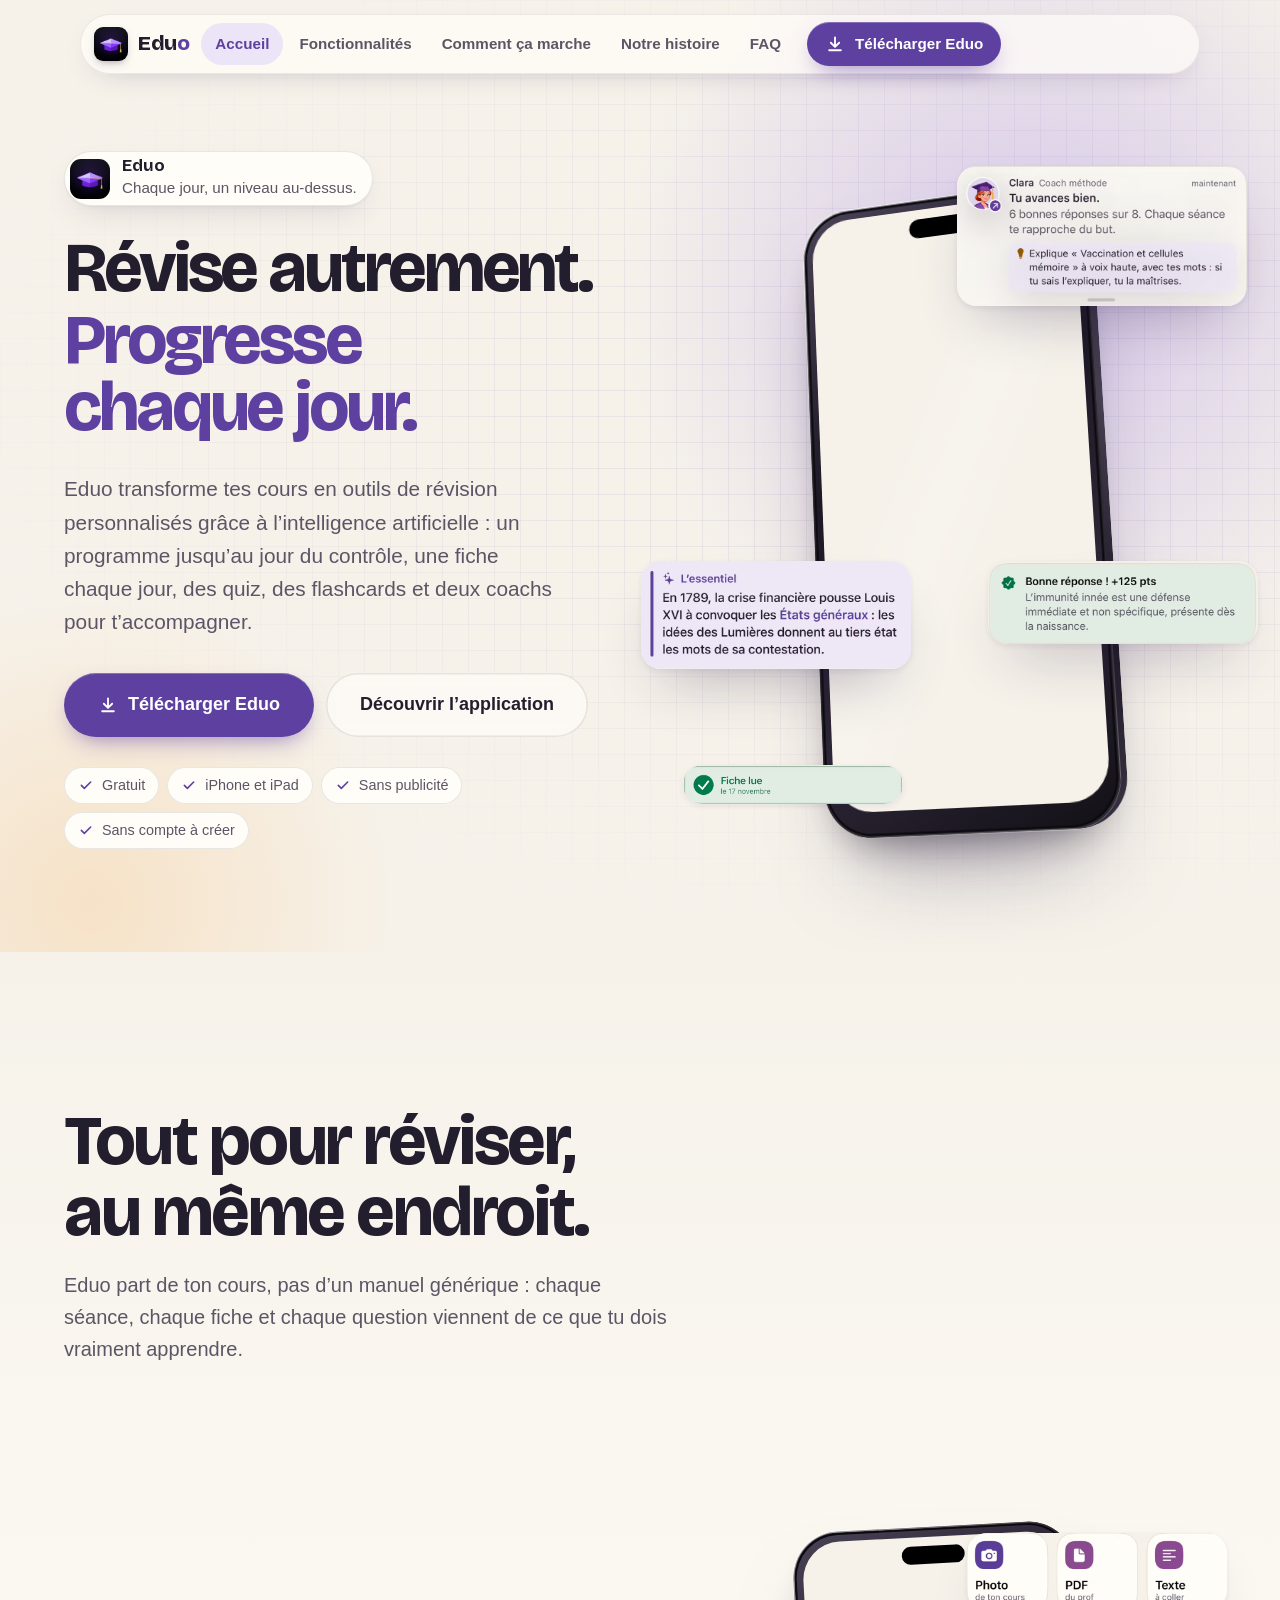
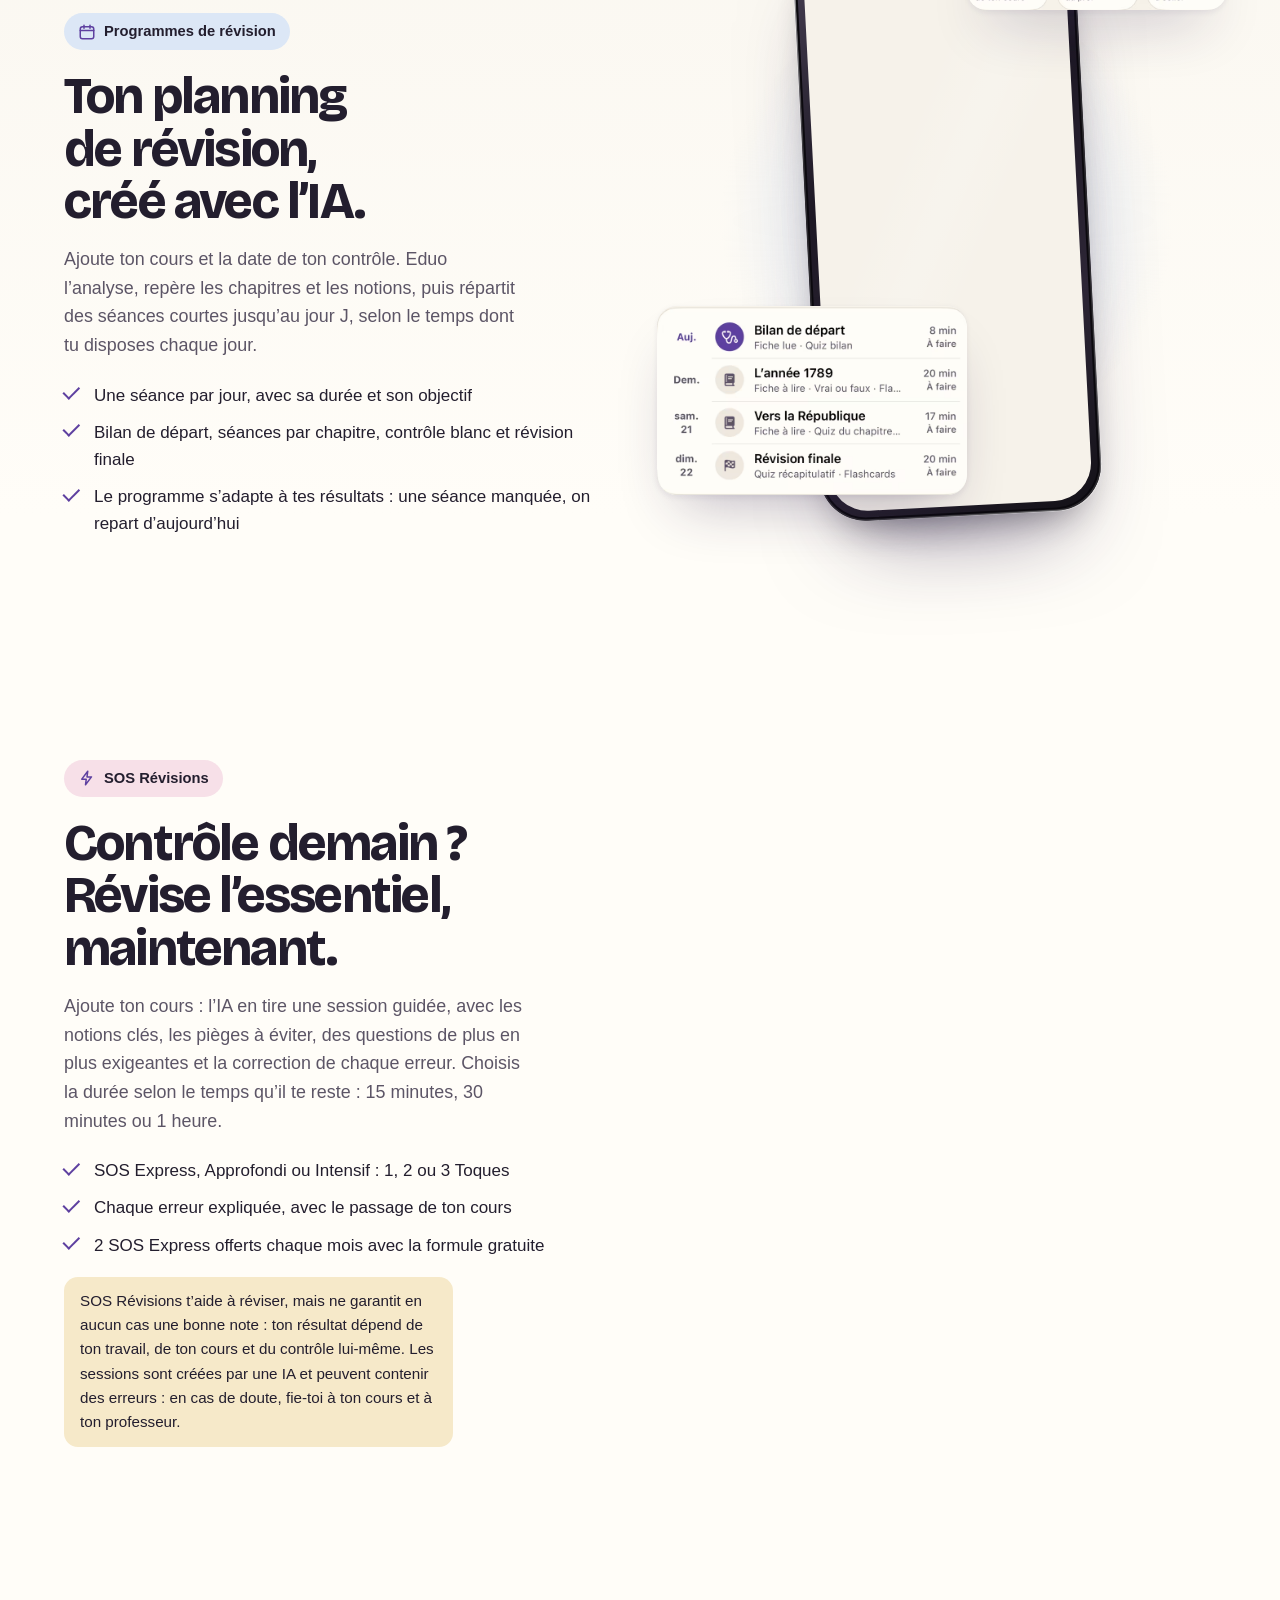
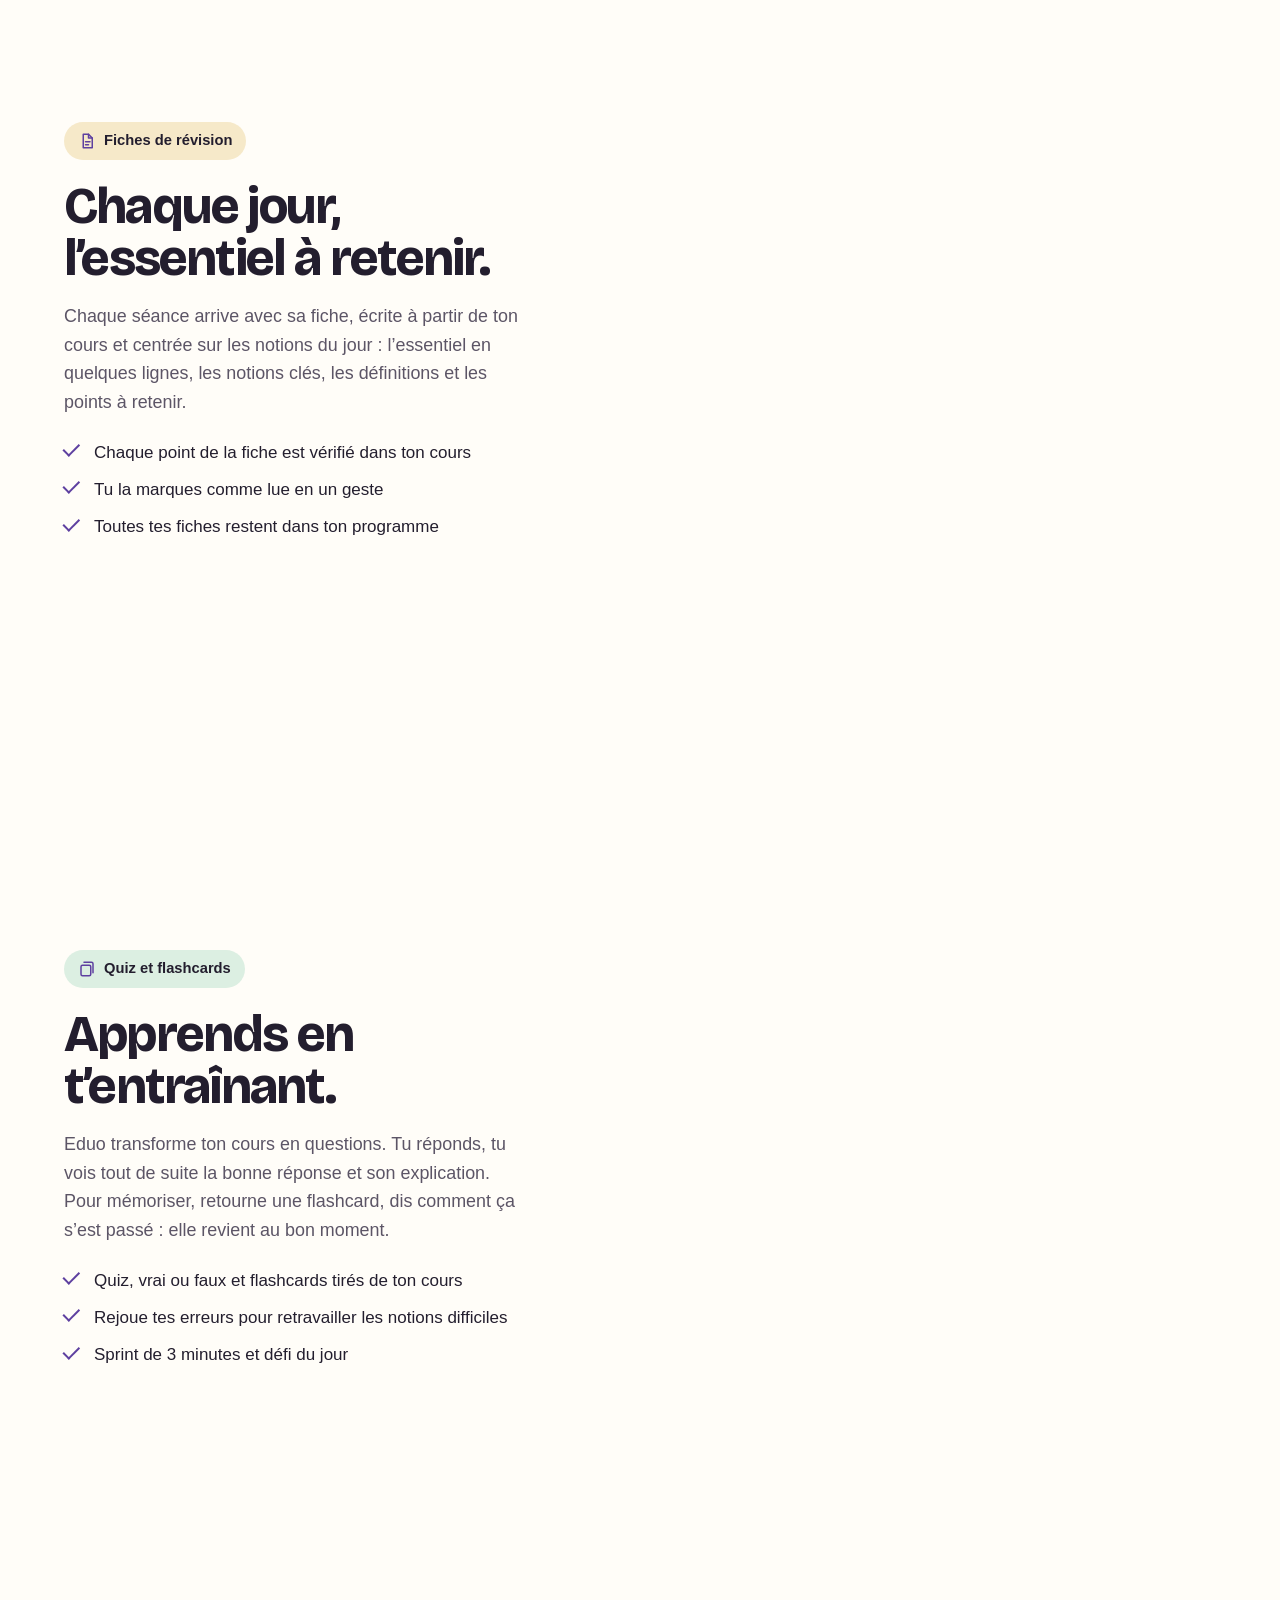
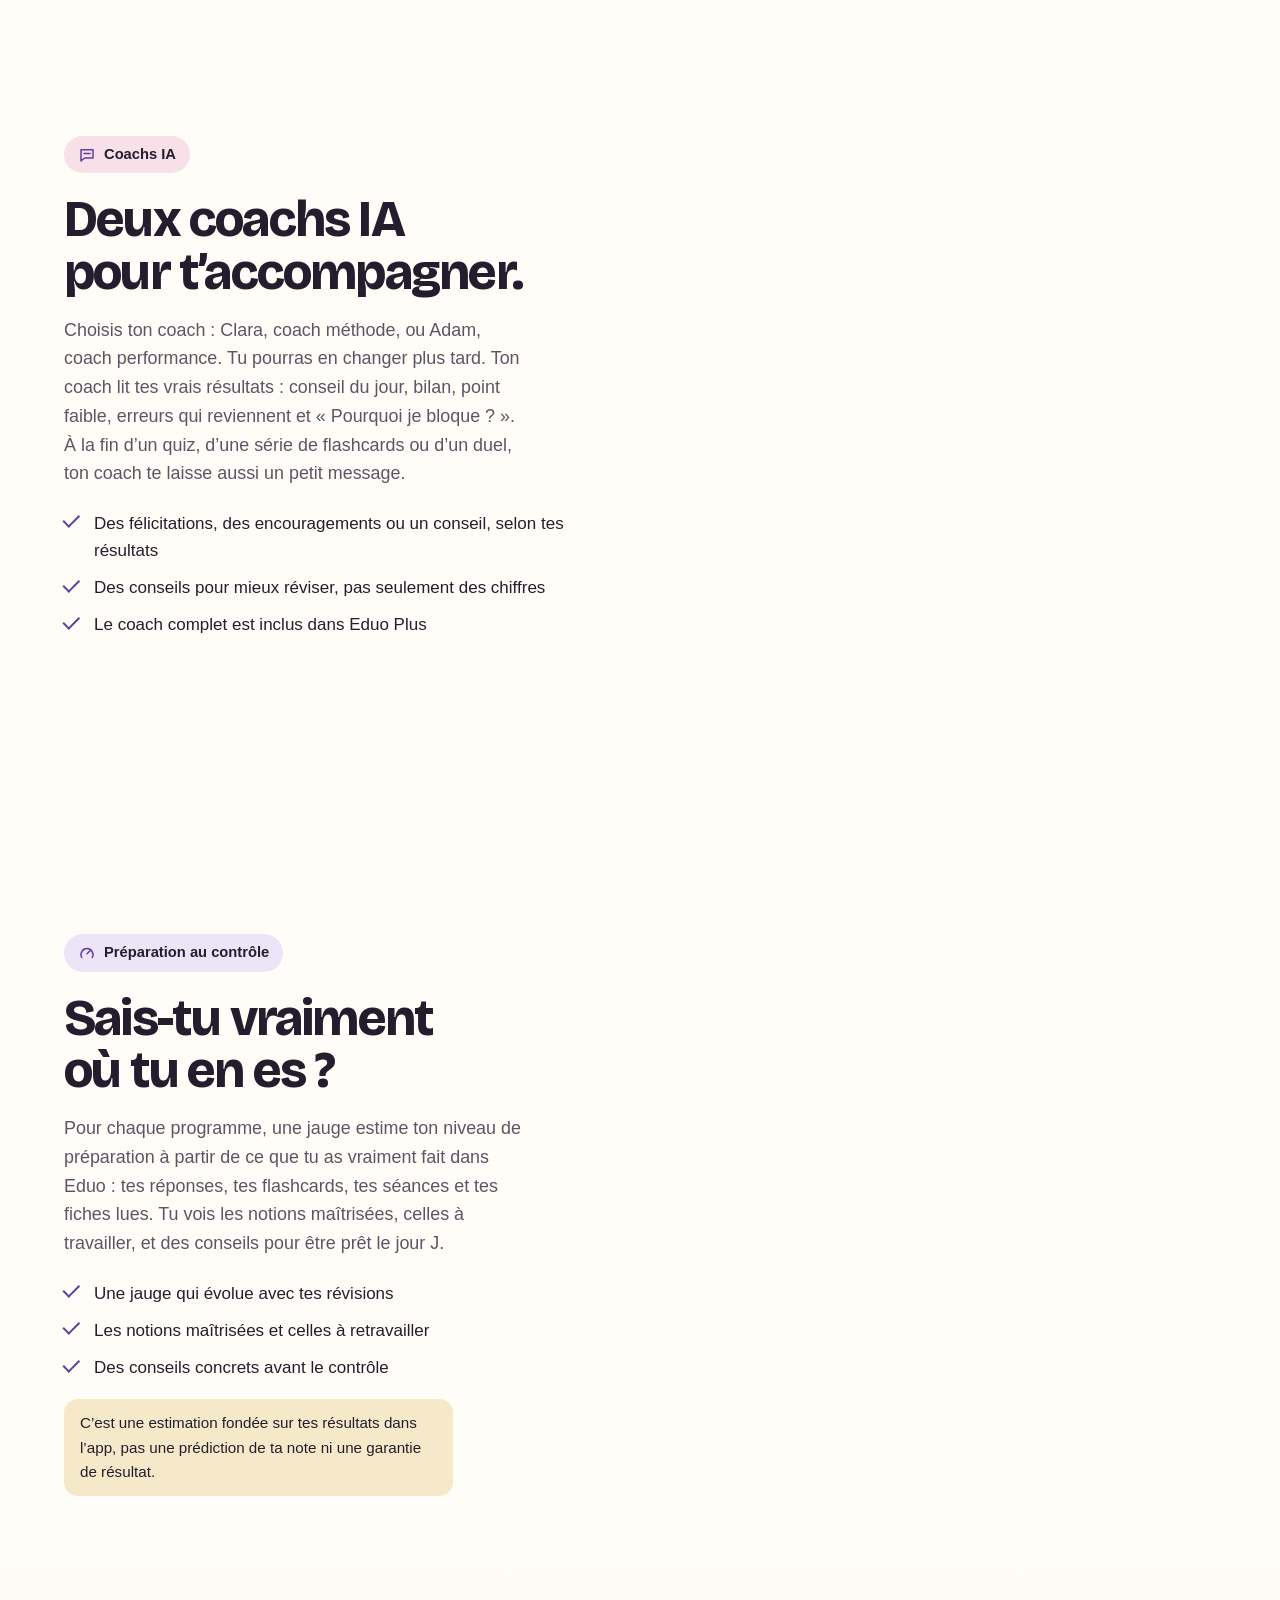
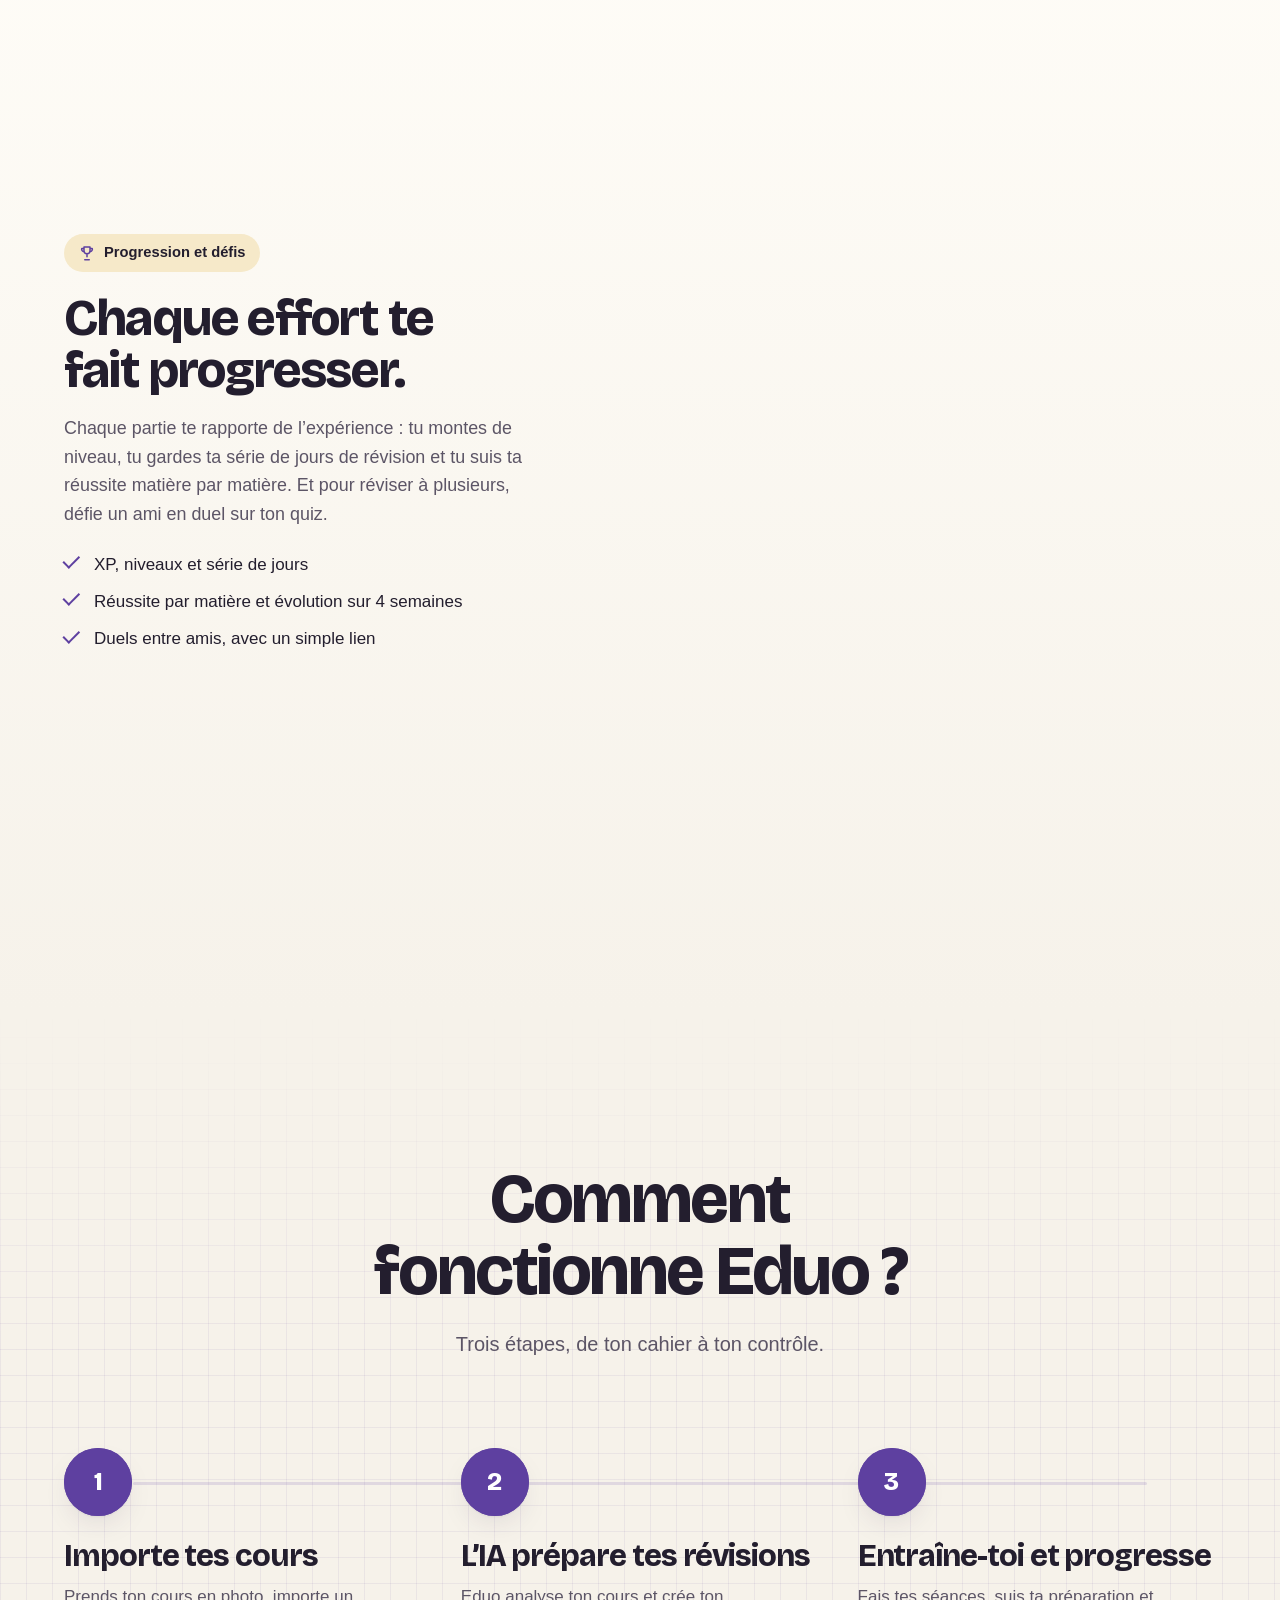
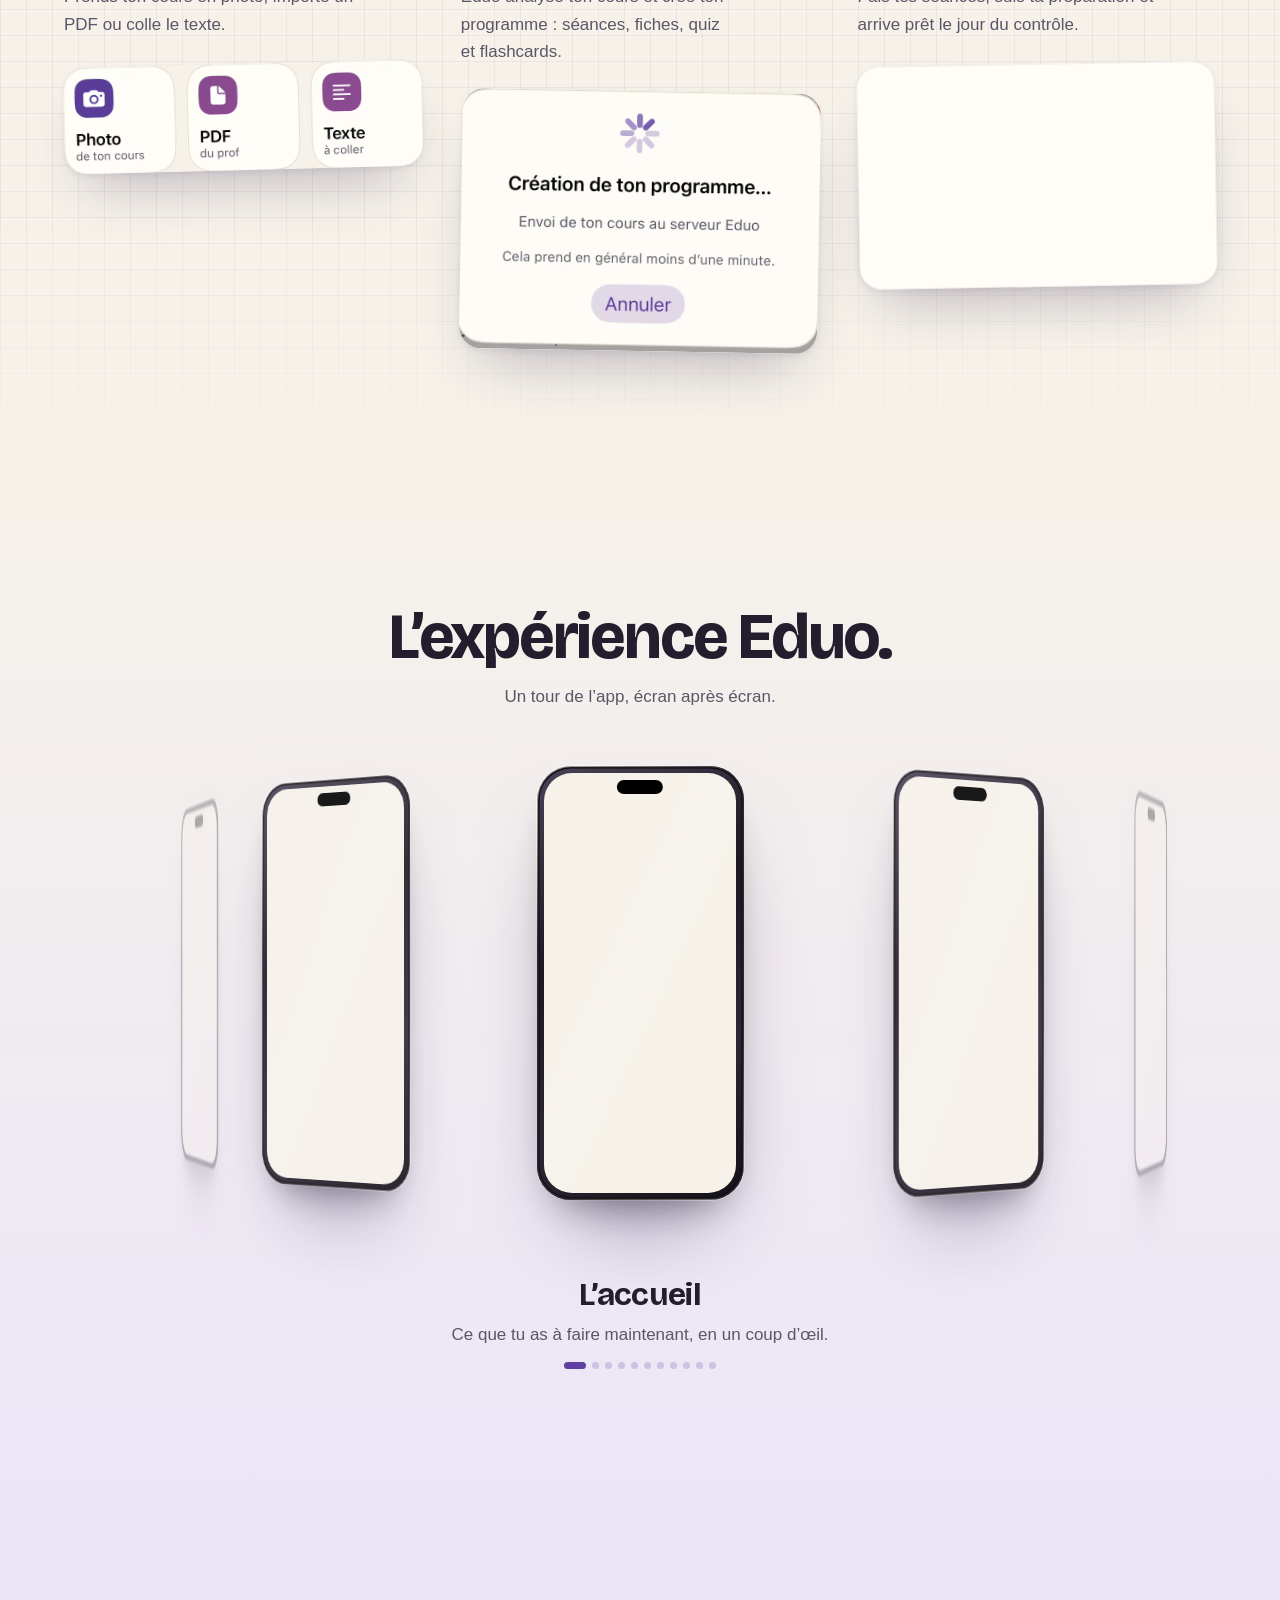
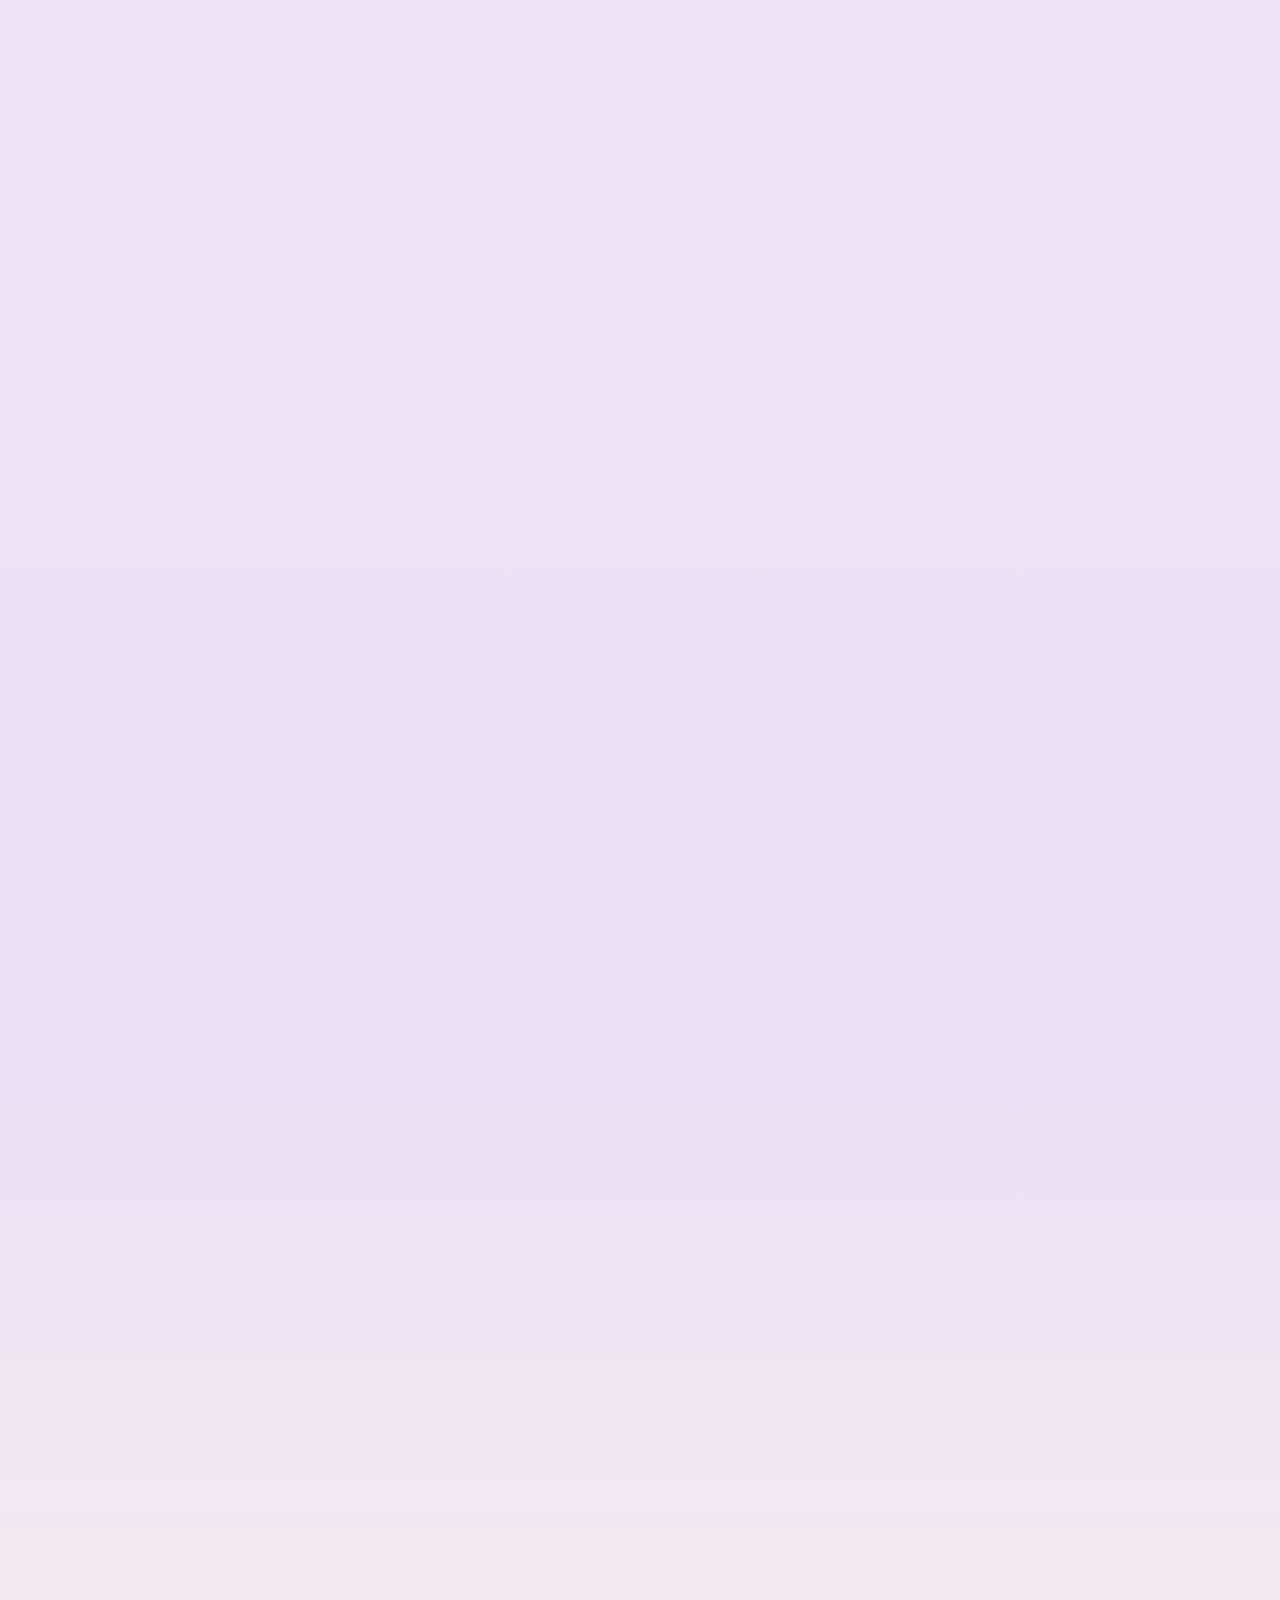
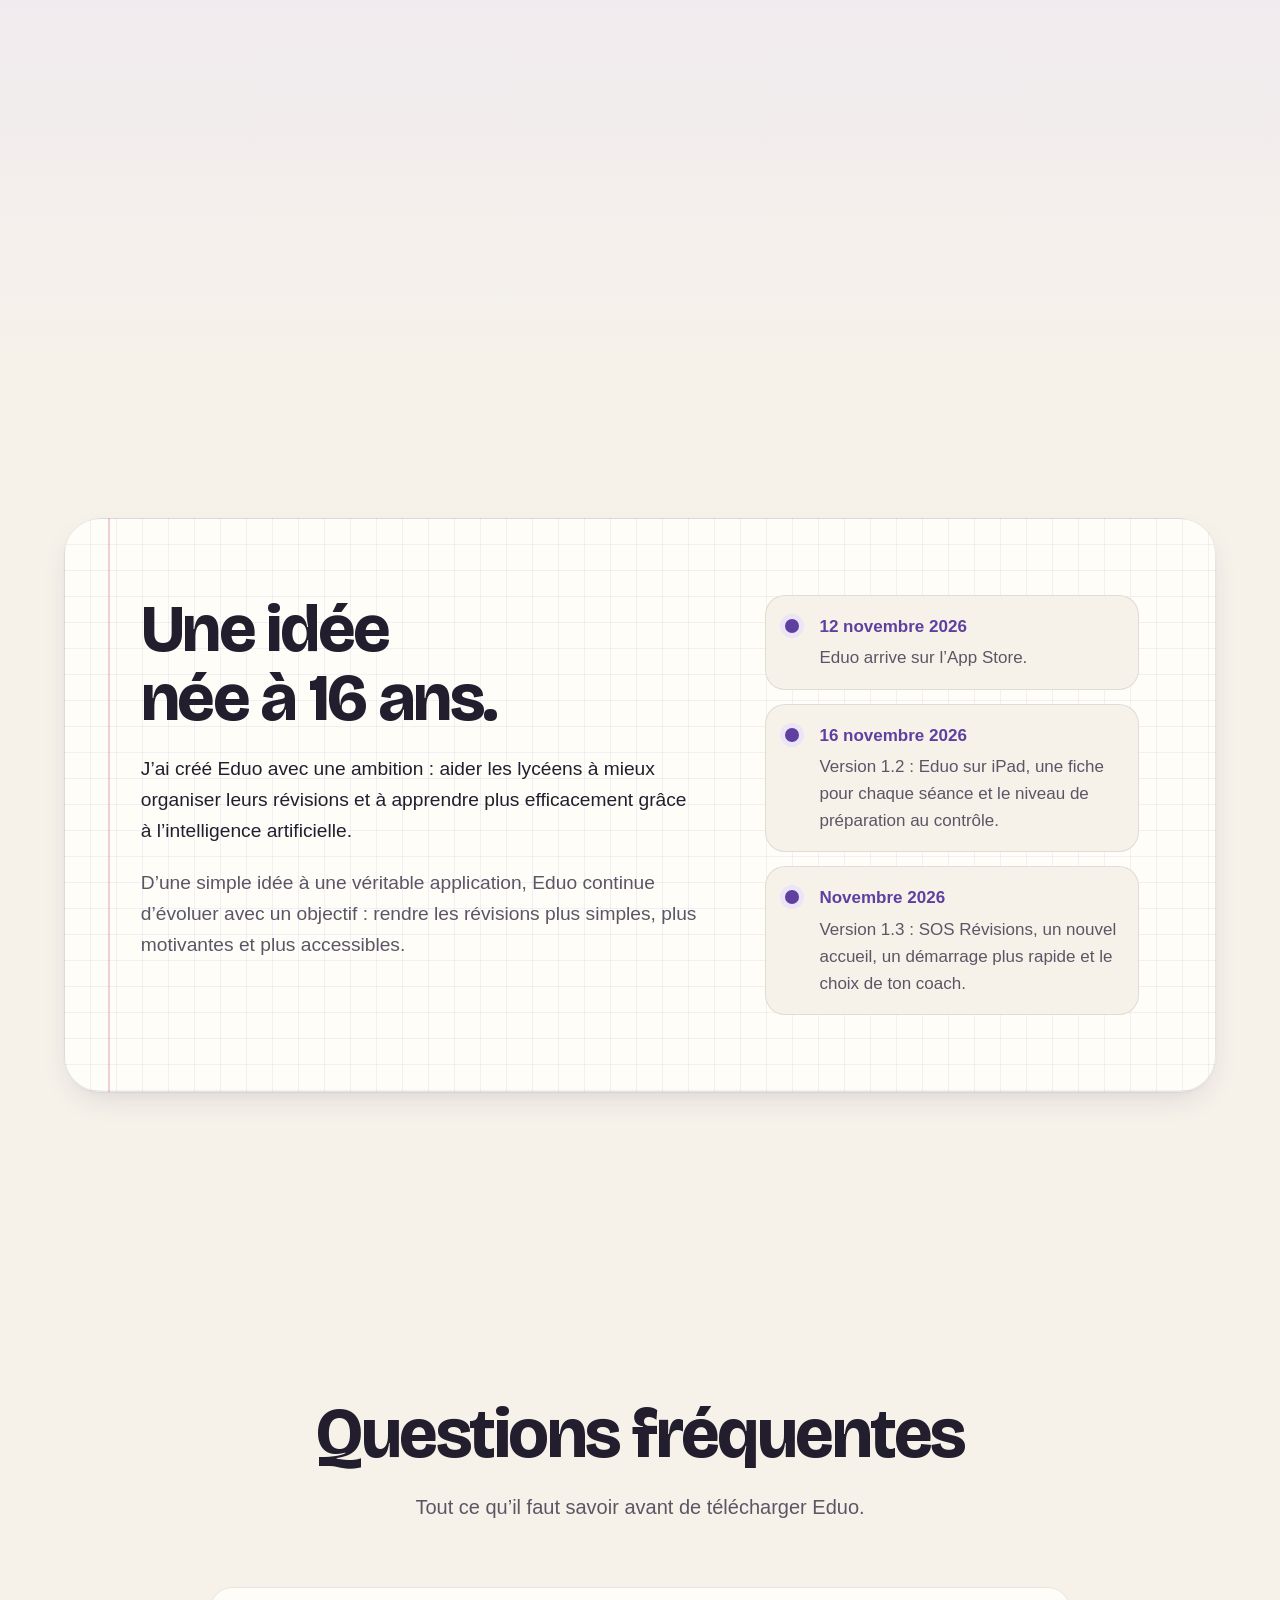
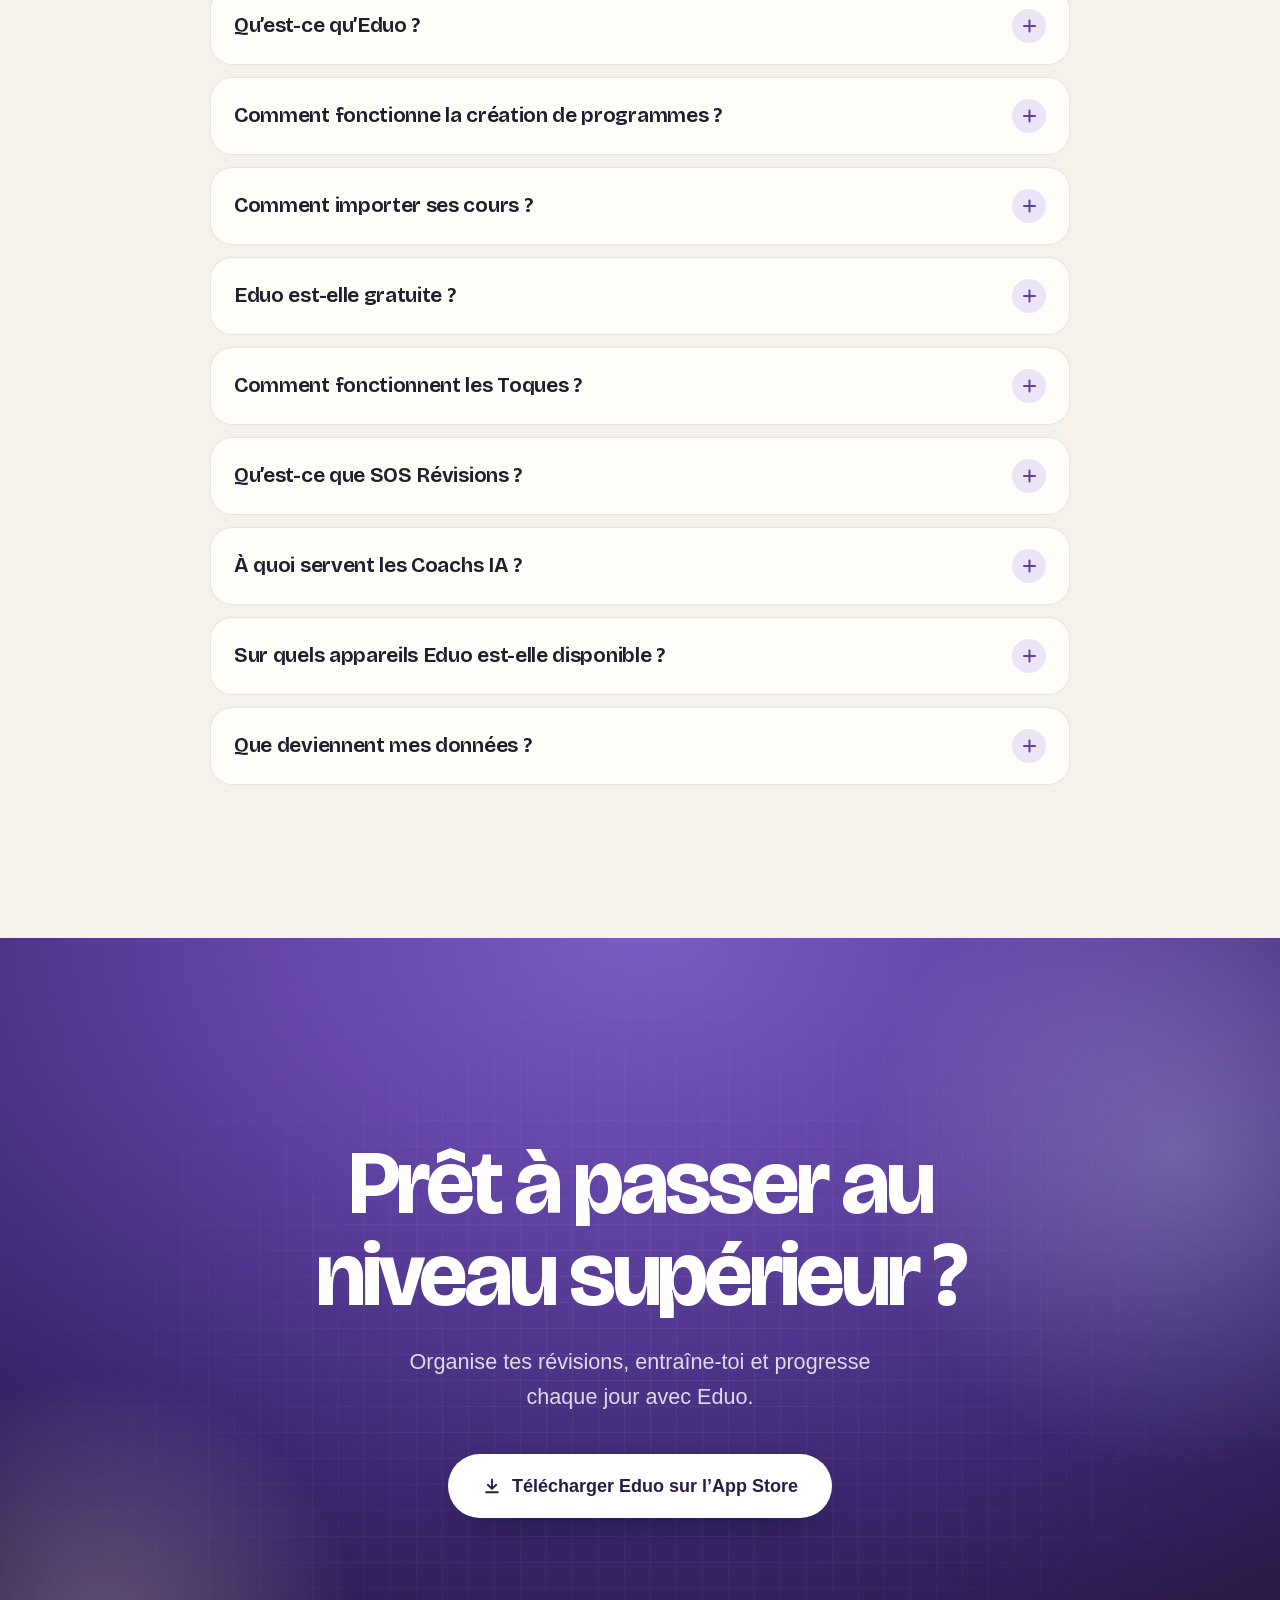
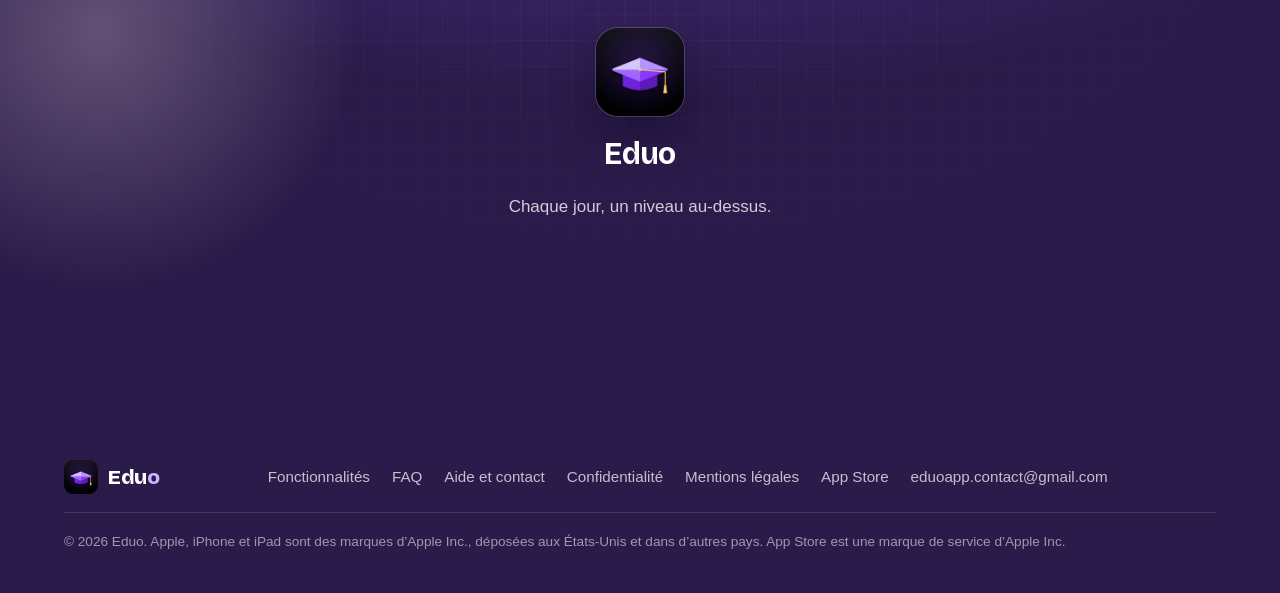
==== commit 10103876: "Politique de confidentialité sur le nouveau site" ====
--- a/index.html
+++ b/index.html
@@ -226,7 +226,7 @@
         </details>
         <details class="qa reveal">
           <summary><span>Que deviennent mes données ?</span><span class="qa__icon" aria-hidden="true"></span></summary>
-          <div class="qa__body"><div><p>Pas de compte, pas de publicité, pas de suivi publicitaire. Tes quiz, tes résultats et tes programmes restent sur ton appareil ; tu peux tout effacer depuis les réglages de l’app.</p><p>Le détail est dans la <a href="https://lauweryscome-tech.github.io/eduo-site/confidentialite.html">politique de confidentialité</a>.</p></div></div>
+          <div class="qa__body"><div><p>Pas de compte, pas de publicité, pas de suivi publicitaire. Tes quiz, tes résultats et tes programmes restent sur ton appareil ; tu peux tout effacer depuis les réglages de l’app.</p><p>Le détail est dans la <a href="confidentialite.html">politique de confidentialité</a>.</p></div></div>
         </details>
       </div>
     </div>
@@ -252,7 +252,7 @@
       <li><a href="#fonctionnalites">Fonctionnalités</a></li>
       <li><a href="#faq">FAQ</a></li>
       <li><a href="https://lauweryscome-tech.github.io/eduo-site/support.html">Aide et contact</a></li>
-      <li><a href="https://lauweryscome-tech.github.io/eduo-site/confidentialite.html">Confidentialité</a></li>
+      <li><a href="confidentialite.html">Confidentialité</a></li>
       <li><a href="mentions-legales.html">Mentions légales</a></li>
       <li><a href="https://apps.apple.com/fr/app/eduo/id6831674131">App Store</a></li>
       <li><a href="mailto:eduoapp.contact@gmail.com">eduoapp.contact@gmail.com</a></li>
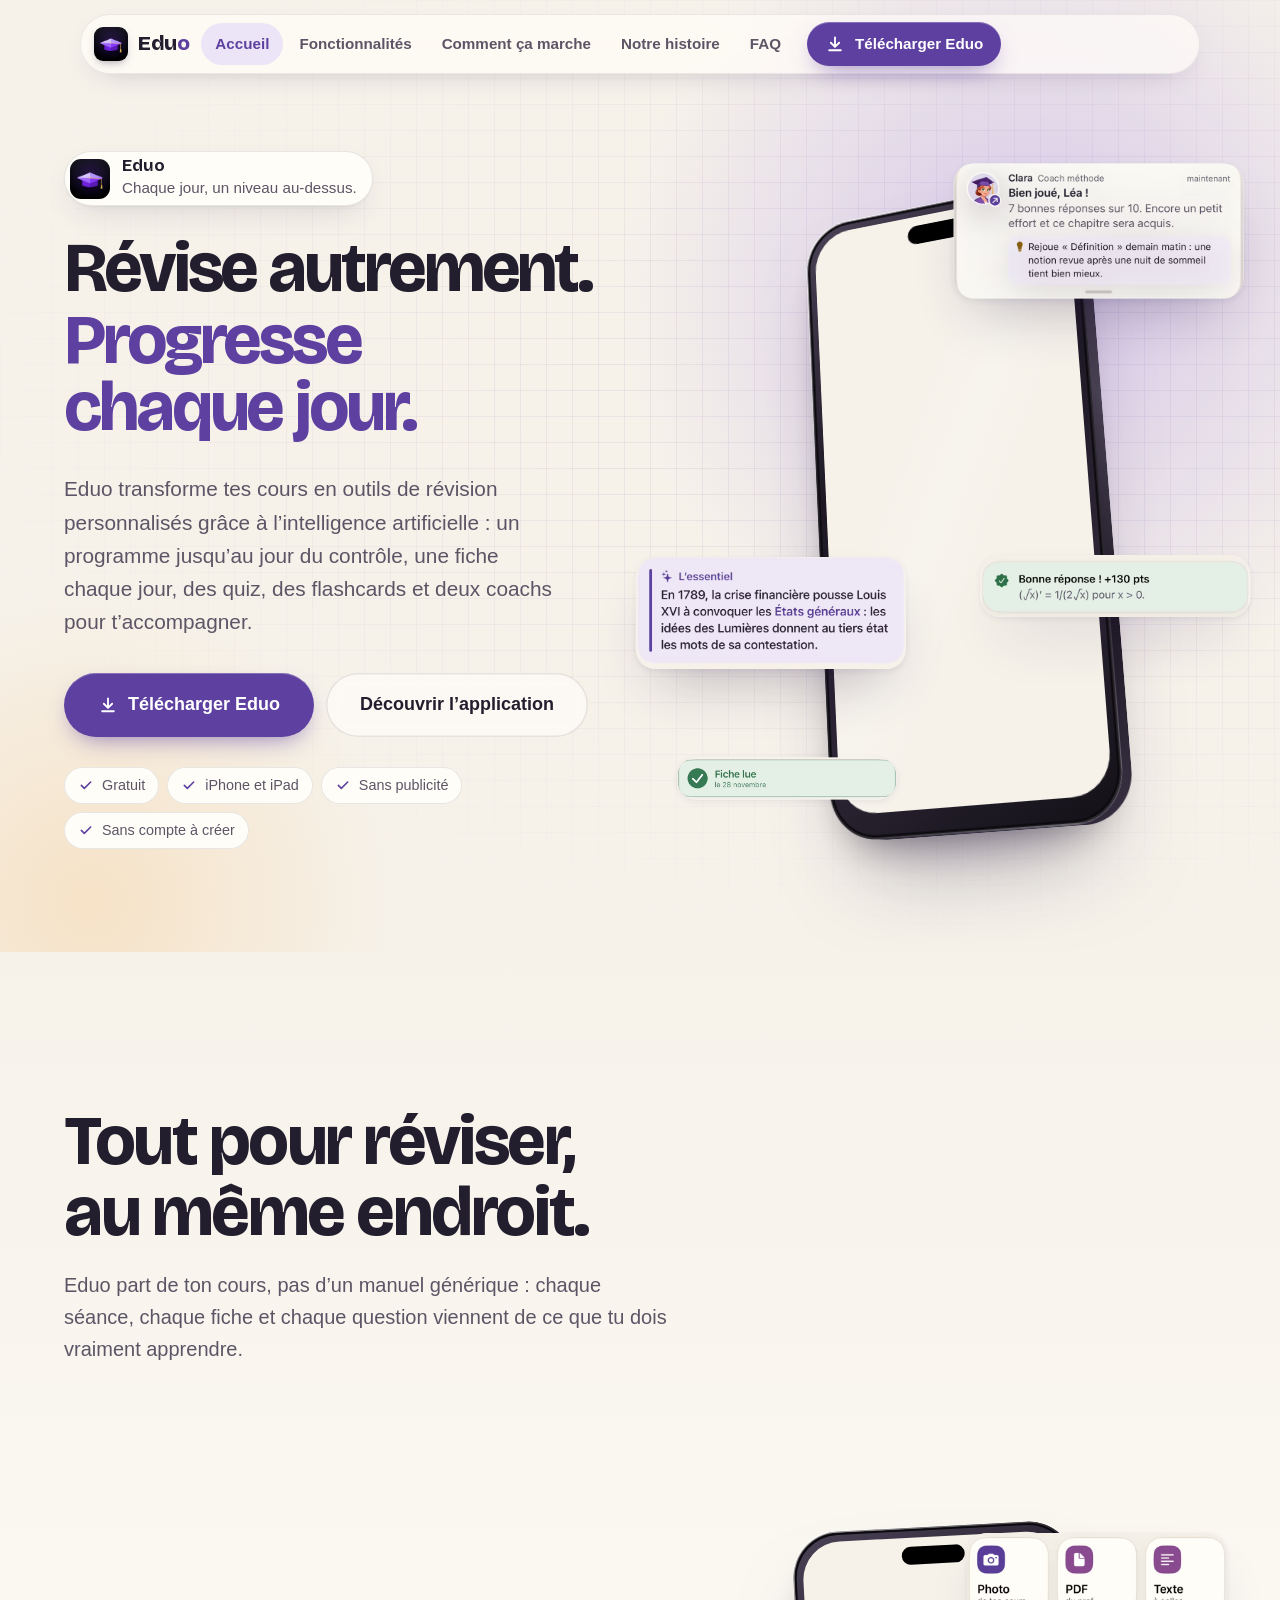
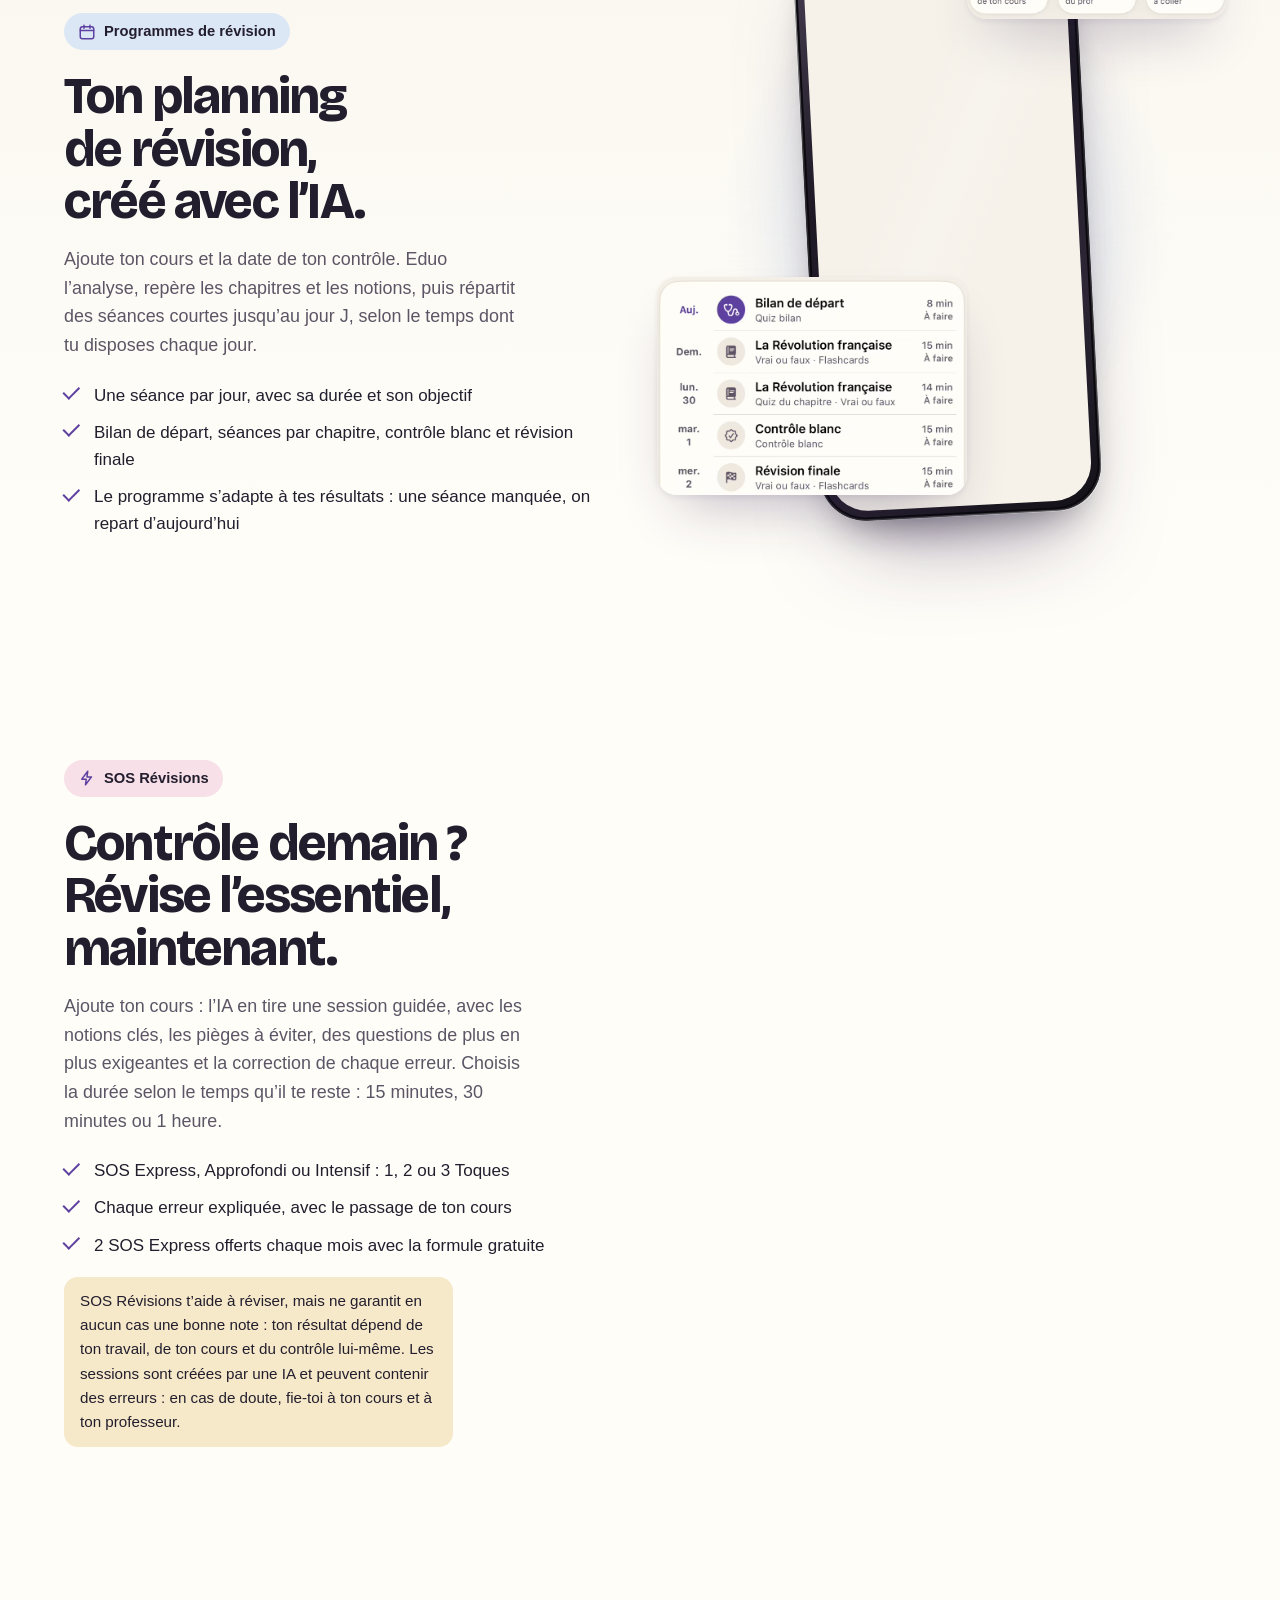
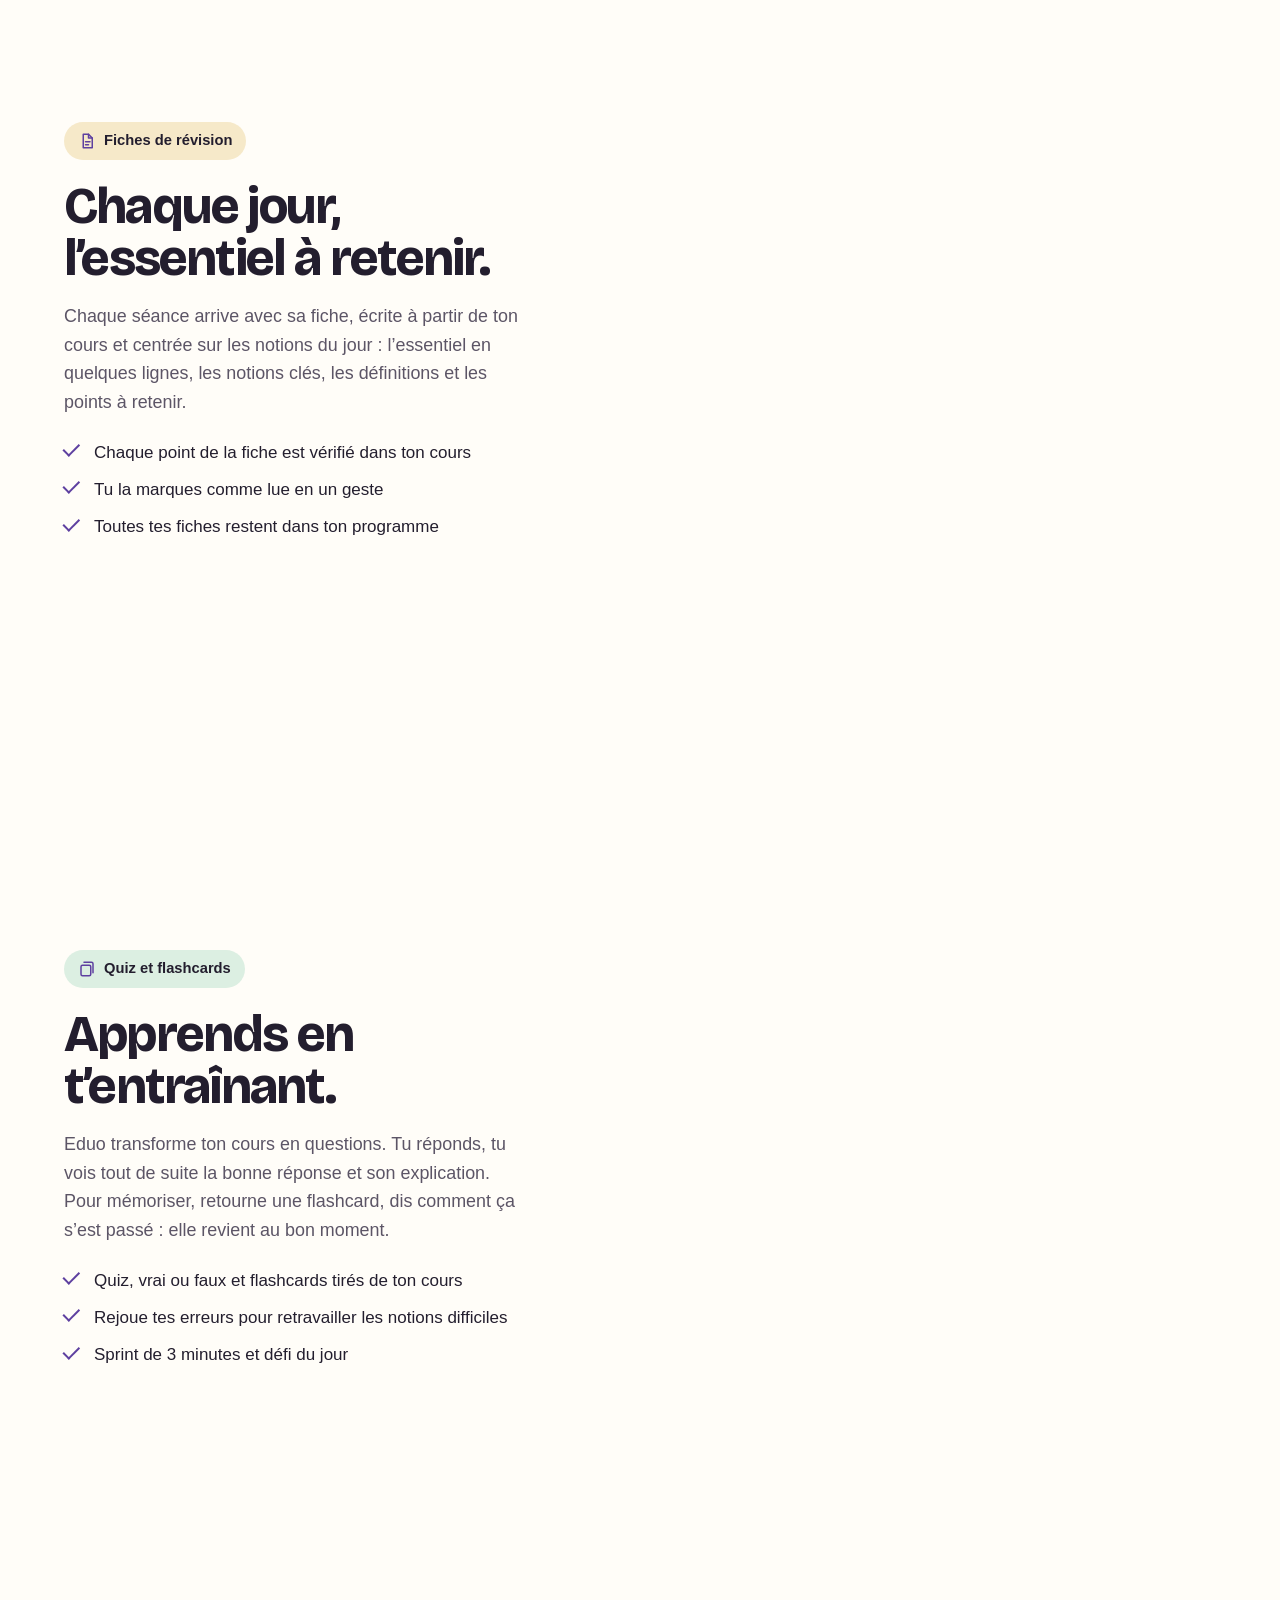
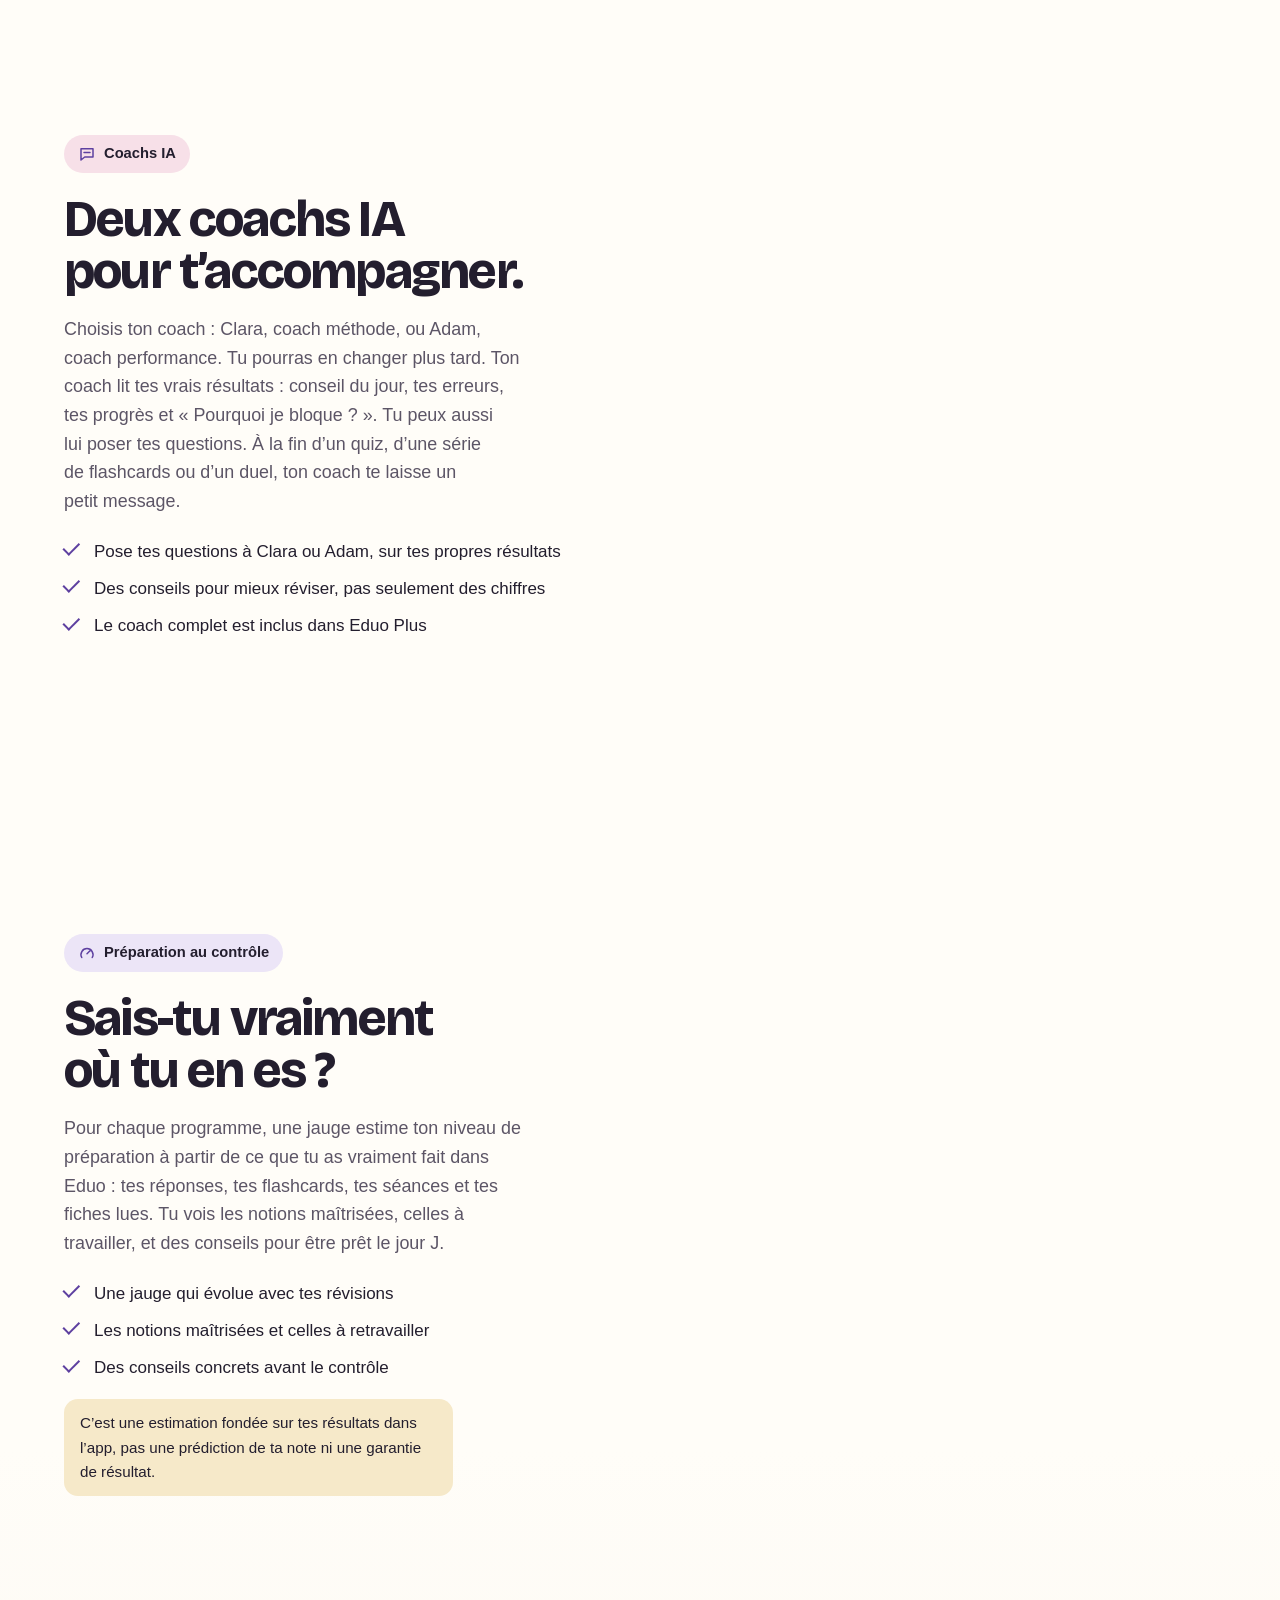
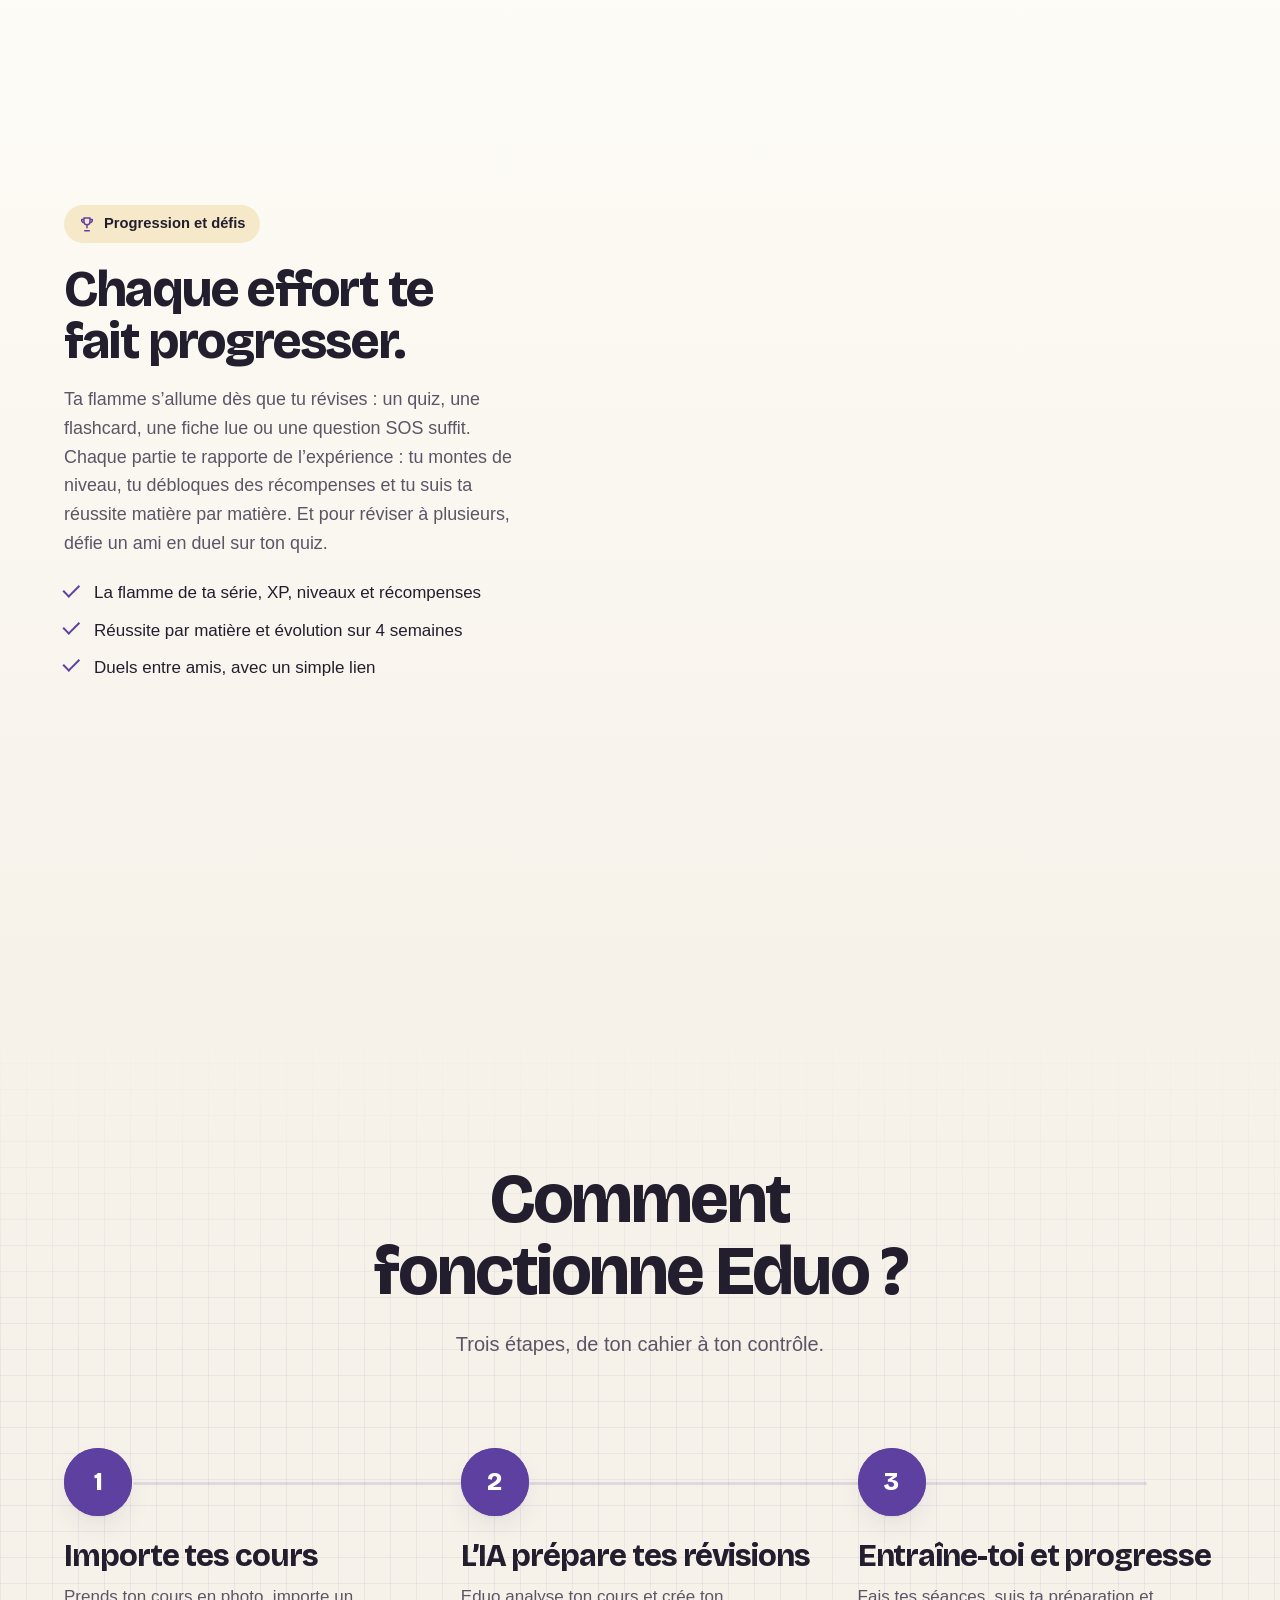
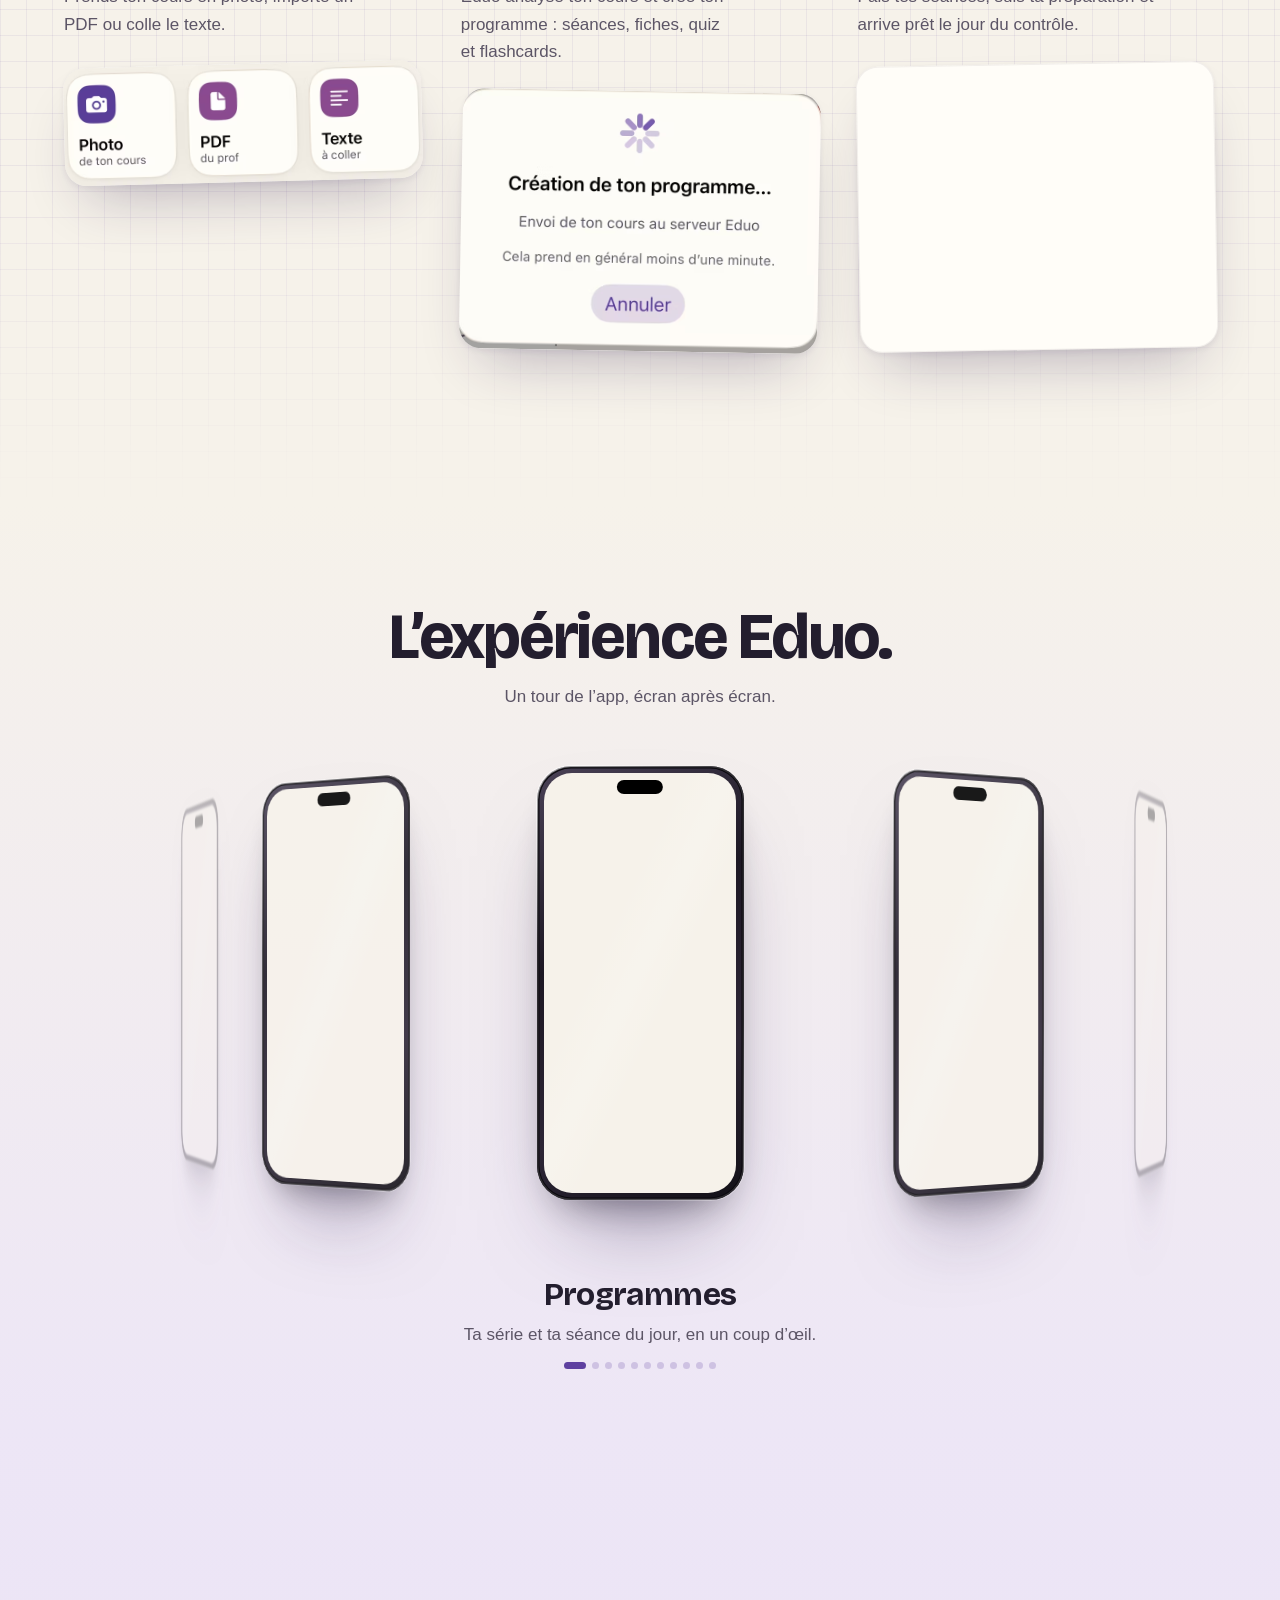
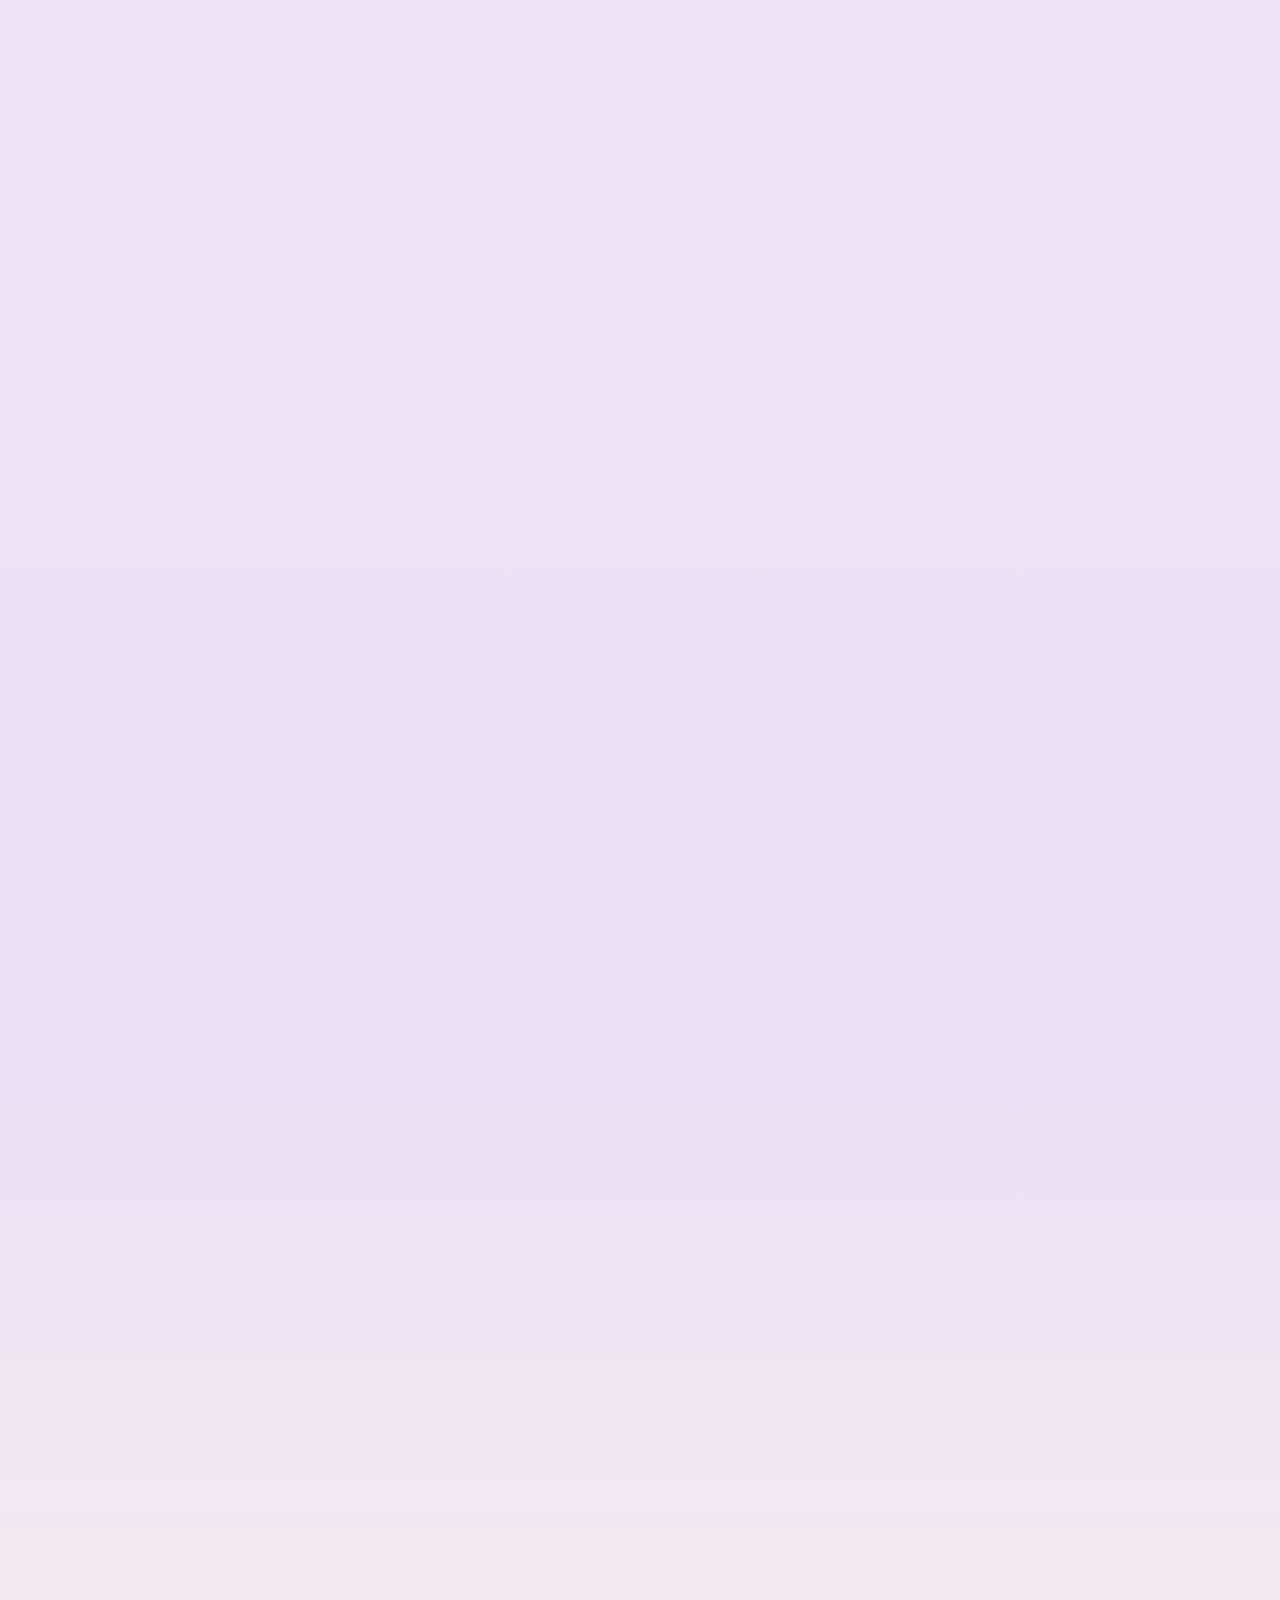
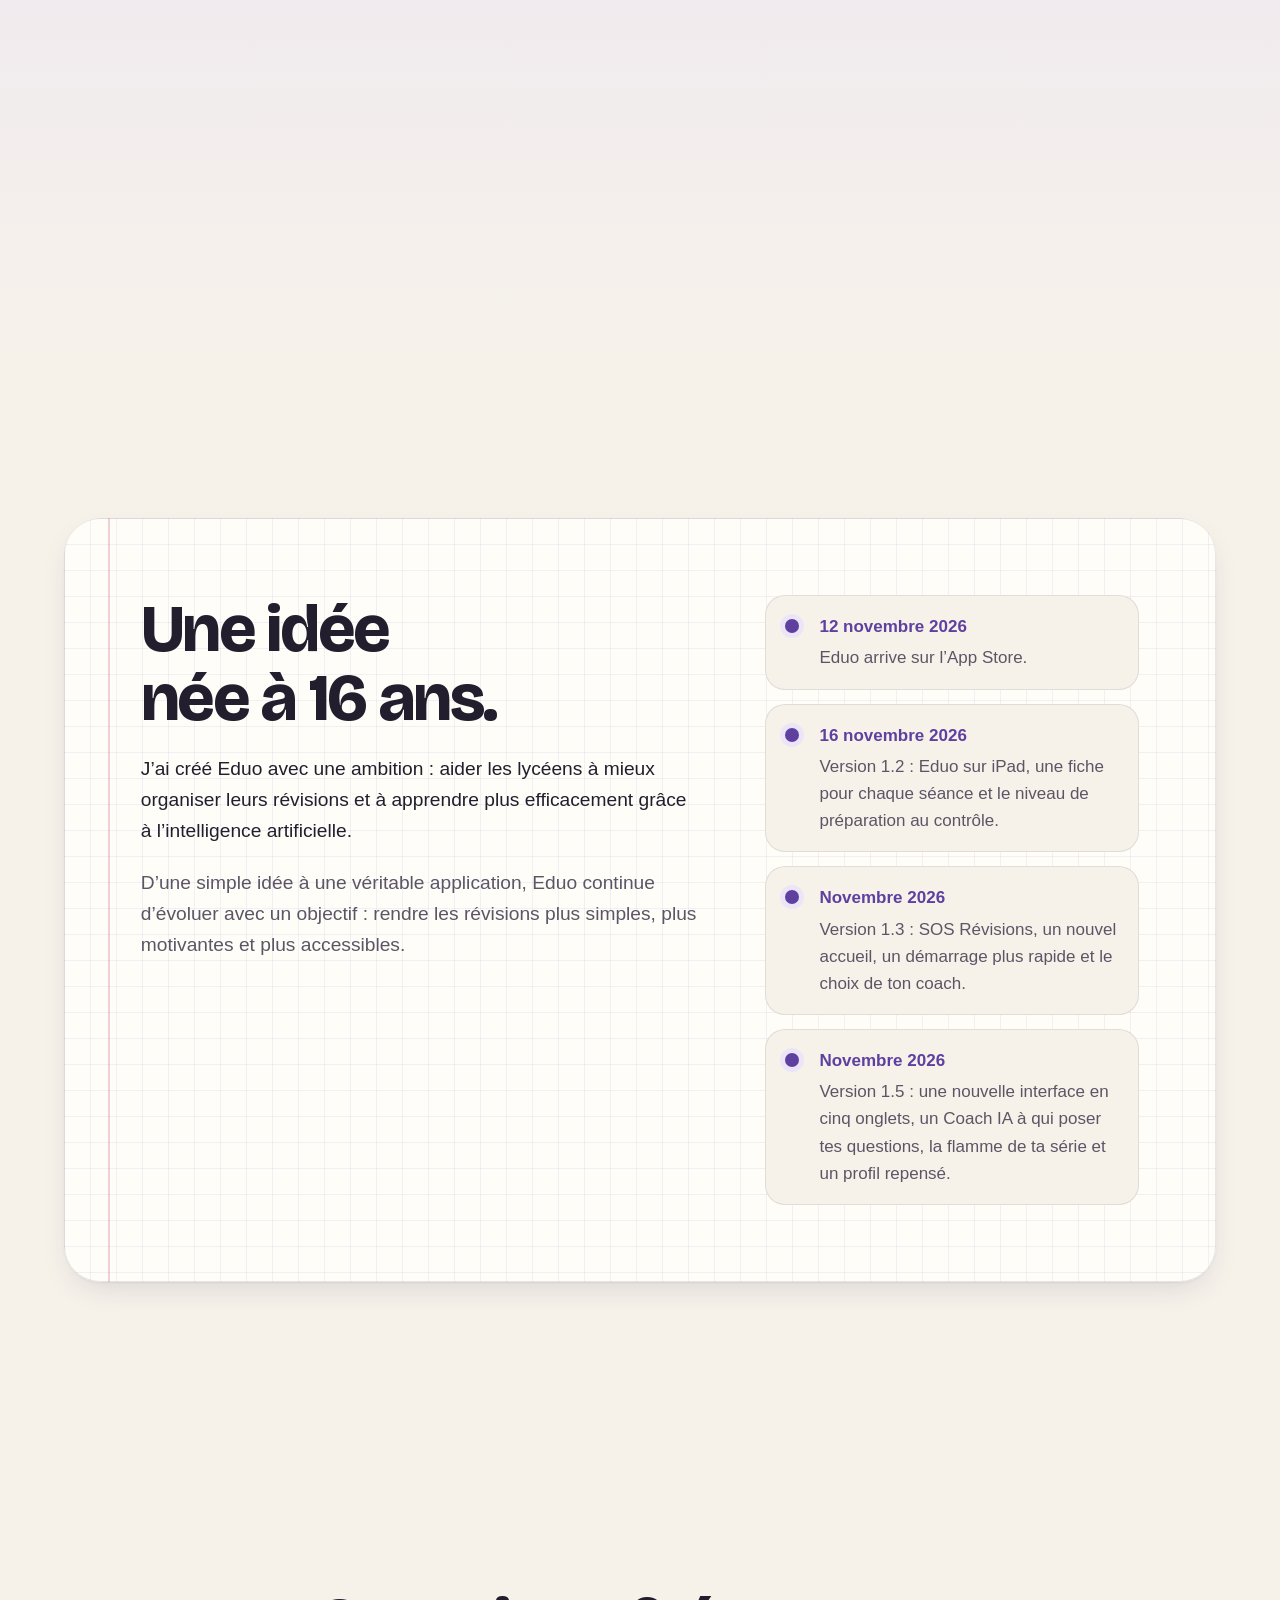
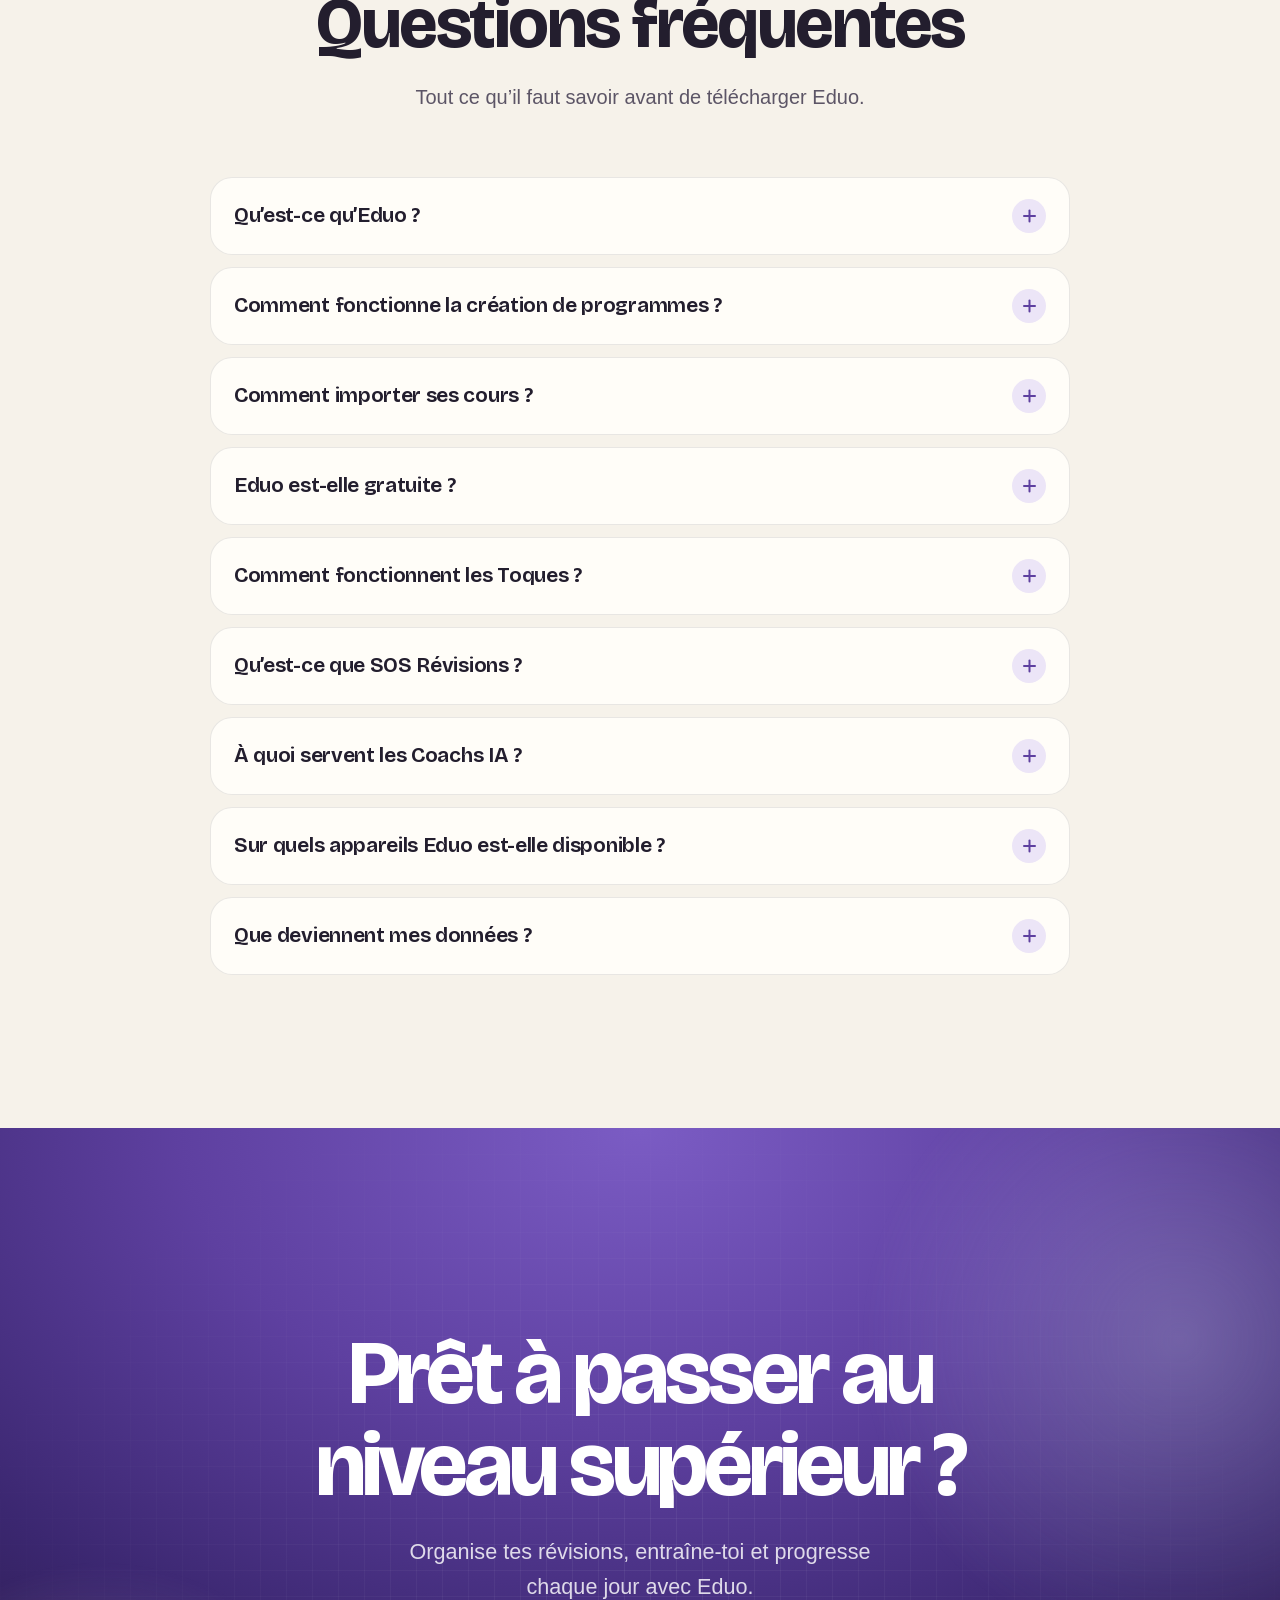
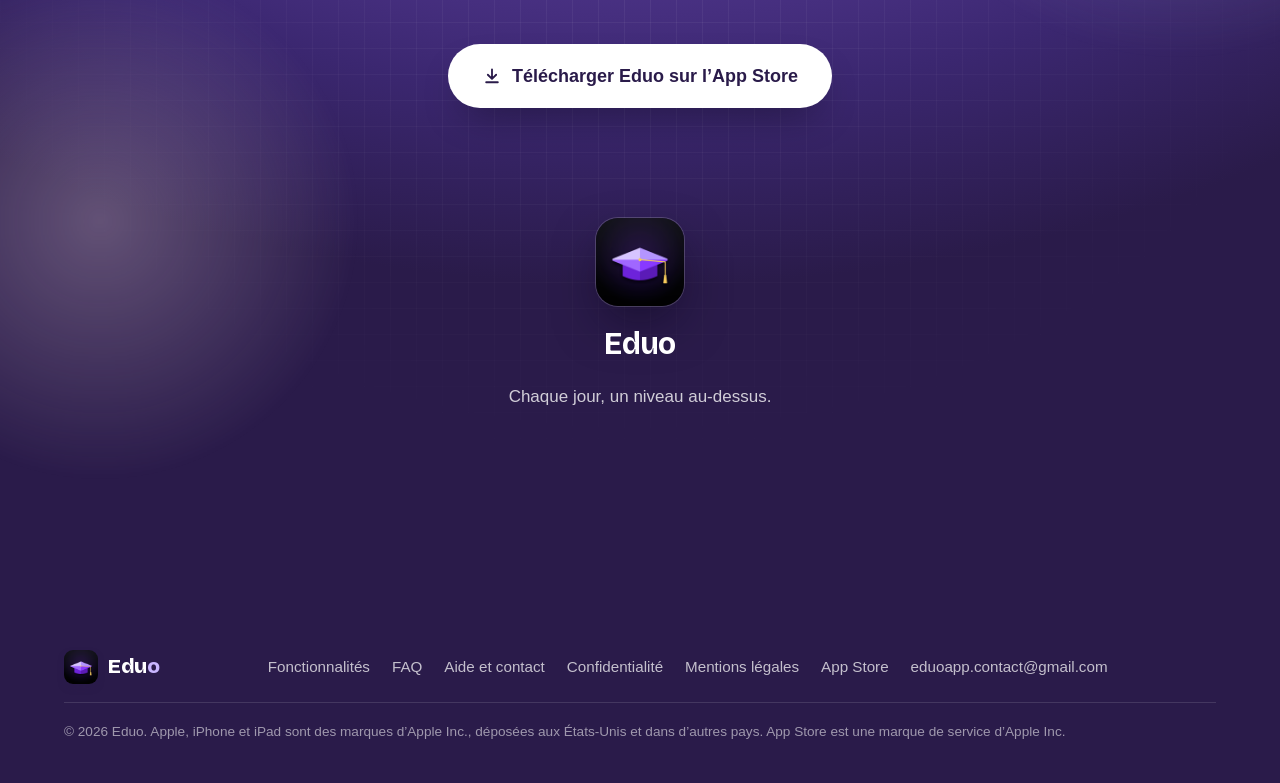
==== commit 1ab30c80: "Site : version 1.5" ====
--- a/index.html
+++ b/index.html
@@ -26,7 +26,7 @@
   <link rel="stylesheet" href="assets/css/site.css">
   <script>document.documentElement.classList.add("js")</script>
   <script type="application/ld+json">{"@context": "https://schema.org", "@type": "MobileApplication", "name": "Eduo", "operatingSystem": "iOS 17.0 ou plus récent, iPadOS 17.0 ou plus récent", "applicationCategory": "EducationalApplication", "inLanguage": "fr", "description": "Application de révision pour les lycéens : programmes de révision créés avec l’IA à partir de tes cours, SOS Révisions avant un contrôle, fiches quotidiennes, quiz, flashcards, coachs IA et niveau de préparation au contrôle.", "url": "https://www.eduoapp.fr/", "downloadUrl": "https://apps.apple.com/fr/app/eduo/id6831674131", "image": "https://www.eduoapp.fr/assets/img/og-eduo.jpg", "offers": {"@type": "Offer", "price": "0", "priceCurrency": "EUR"}, "publisher": {"@type": "Person", "name": "Vincent Lauwerys"}}</script>
-  <script type="application/ld+json">{"@context": "https://schema.org", "@type": "FAQPage", "mainEntity": [{"@type": "Question", "name": "Qu’est-ce qu’Eduo ?", "acceptedAnswer": {"@type": "Answer", "text": "Eduo est une application de révision pour les lycéens, sur iPhone et iPad. À partir de tes propres cours, elle crée un programme de révision jusqu’au jour du contrôle, avec une fiche pour chaque séance, des quiz, des flashcards et deux coachs IA. Quand le contrôle approche, SOS Révisions te fait réviser l’essentiel en une session guidée.  L’app est en français, sans publicité et sans compte à créer."}}, {"@type": "Question", "name": "Comment fonctionne la création de programmes ?", "acceptedAnswer": {"@type": "Answer", "text": "Dans l’onglet Programmes, touche « Créer un programme », donne un titre à ton contrôle, choisis sa date et ajoute ton cours. Tu peux aussi indiquer le temps dont tu disposes chaque jour et si le contrôle te paraît difficile.  L’IA analyse ton cours, en tire les chapitres et les notions, puis répartit les séances jusqu’au jour J. Le programme est recalculé d’après tes résultats : si tu manques une séance, il repart d’aujourd’hui."}}, {"@type": "Question", "name": "Comment importer ses cours ?", "acceptedAnswer": {"@type": "Answer", "text": "Trois façons : prendre ton cours en photo, importer un PDF ou coller le texte.  Pour créer ton programme, ton cours est envoyé au serveur Eduo pour l’analyse, puis effacé. Si la création par l’IA n’est pas possible, « Créer sans IA » prépare des questions directement sur ton appareil."}}, {"@type": "Question", "name": "Eduo est-elle gratuite ?", "acceptedAnswer": {"@type": "Answer", "text": "Oui, Eduo se télécharge gratuitement. La formule gratuite permet de créer 2 programmes de révision par mois, 3 quiz par l’IA par semaine et 2 SOS Express par mois.  Pour aller plus loin, tu peux acheter des Toques ou t’abonner à Eduo Plus, au mois ou à l’année : coachs IA, analyse approfondie de tes erreurs, statistiques détaillées et 25 Toques par mois. L’abonnement se résilie à tout moment dans les réglages de ton compte Apple."}}, {"@type": "Question", "name": "Comment fonctionnent les Toques ?", "acceptedAnswer": {"@type": "Answer", "text": "Une Toque correspond à une création par l’IA : un programme ou un quiz. Une session SOS Révisions coûte 1 à 3 Toques selon sa durée. Elles ne sont utilisées que si la création réussit, et elles sont rendues automatiquement en cas d’échec. Revoir un programme, refaire un quiz ou rouvrir une session SOS déjà créée ne coûte rien.  Les Toques s’achètent par packs, de 1 à 20, sans abonnement. Elles n’expirent pas et restent liées à ton compte Apple. Avec Eduo Plus, tu en reçois 25 chaque mois."}}, {"@type": "Question", "name": "Qu’est-ce que SOS Révisions ?", "acceptedAnswer": {"@type": "Answer", "text": "Une session intensive quand le contrôle approche. Ajoute ton cours et choisis une durée : SOS Express (15 minutes, 1 Toque), SOS Approfondi (30 minutes, 2 Toques) ou SOS Intensif (1 heure, 3 Toques). L’IA en tire les notions clés, les pièges à éviter et des questions de plus en plus exigeantes, et chaque erreur est corrigée avec le passage de ton cours. Avec la formule gratuite, 2 SOS Express sont offerts chaque mois.  SOS Révisions t’aide à réviser, mais ne garantit en aucun cas une bonne note. Les sessions sont créées par une IA et peuvent contenir des erreurs : en cas de doute, fie-toi à ton cours et à ton professeur."}}, {"@type": "Question", "name": "À quoi servent les Coachs IA ?", "acceptedAnswer": {"@type": "Answer", "text": "Tu choisis ton coach : Clara, coach méthode, ou Adam, coach performance, et tu peux en changer plus tard. Ton coach analyse tes résultats et ta progression : conseil du jour, bilan, point faible, erreurs qui reviennent et « Pourquoi je bloque ? ». Le coach complet fait partie d’Eduo Plus.  À la fin d’un quiz, d’une série de flashcards ou d’un duel, ton coach te laisse aussi un petit message d’après tes vrais résultats."}}, {"@type": "Question", "name": "Sur quels appareils Eduo est-elle disponible ?", "acceptedAnswer": {"@type": "Answer", "text": "Eduo est disponible sur l’App Store pour iPhone et iPad, avec iOS ou iPadOS 17 ou plus récent. L’app n’existe pas encore sur Android."}}, {"@type": "Question", "name": "Que deviennent mes données ?", "acceptedAnswer": {"@type": "Answer", "text": "Pas de compte, pas de publicité, pas de suivi publicitaire. Tes quiz, tes résultats et tes programmes restent sur ton appareil ; tu peux tout effacer depuis les réglages de l’app.  Le détail est dans la  politique de confidentialité ."}}]}</script>
+  <script type="application/ld+json">{"@context": "https://schema.org", "@type": "FAQPage", "mainEntity": [{"@type": "Question", "name": "Qu’est-ce qu’Eduo ?", "acceptedAnswer": {"@type": "Answer", "text": "Eduo est une application de révision pour les lycéens, sur iPhone et iPad. À partir de tes propres cours, elle crée un programme de révision jusqu’au jour du contrôle, avec une fiche pour chaque séance, des quiz, des flashcards et deux coachs IA. Quand le contrôle approche, SOS Révisions te fait réviser l’essentiel en une session guidée.  L’app est en français, sans publicité et sans compte à créer."}}, {"@type": "Question", "name": "Comment fonctionne la création de programmes ?", "acceptedAnswer": {"@type": "Answer", "text": "Dans l’onglet Programmes, touche « Créer mon programme » (ou le bouton +), donne un titre à ton contrôle, choisis sa date et ajoute ton cours. Tu peux aussi indiquer le temps dont tu disposes chaque jour et si le contrôle te paraît difficile.  L’IA analyse ton cours, en tire les chapitres et les notions, puis répartit les séances jusqu’au jour J. Le programme est recalculé d’après tes résultats : si tu manques une séance, il repart d’aujourd’hui."}}, {"@type": "Question", "name": "Comment importer ses cours ?", "acceptedAnswer": {"@type": "Answer", "text": "Trois façons : prendre ton cours en photo, importer un PDF ou coller le texte.  Pour créer ton programme, ton cours est envoyé au serveur Eduo pour l’analyse, puis effacé. Si la création par l’IA n’est pas possible, « Créer sans IA » prépare des questions directement sur ton appareil."}}, {"@type": "Question", "name": "Eduo est-elle gratuite ?", "acceptedAnswer": {"@type": "Answer", "text": "Oui, Eduo se télécharge gratuitement. La formule gratuite permet de créer 2 programmes de révision par mois, 3 quiz par l’IA par semaine et 2 SOS Express par mois.  Pour aller plus loin, tu peux acheter des Toques ou t’abonner à Eduo Plus, au mois ou à l’année : coachs IA, analyse approfondie de tes erreurs, statistiques détaillées et 25 Toques par mois. L’abonnement se résilie à tout moment dans les réglages de ton compte Apple."}}, {"@type": "Question", "name": "Comment fonctionnent les Toques ?", "acceptedAnswer": {"@type": "Answer", "text": "Une Toque correspond à une création par l’IA : un programme ou un quiz. Une session SOS Révisions coûte 1 à 3 Toques selon sa durée. Elles ne sont utilisées que si la création réussit, et elles sont rendues automatiquement en cas d’échec. Revoir un programme, refaire un quiz ou rouvrir une session SOS déjà créée ne coûte rien.  Les Toques s’achètent par packs, de 1 à 20, sans abonnement. Elles n’expirent pas et restent liées à ton compte Apple. Avec Eduo Plus, tu en reçois 25 chaque mois."}}, {"@type": "Question", "name": "Qu’est-ce que SOS Révisions ?", "acceptedAnswer": {"@type": "Answer", "text": "Une session intensive quand le contrôle approche. Ajoute ton cours et choisis une durée : SOS Express (15 minutes, 1 Toque), SOS Approfondi (30 minutes, 2 Toques) ou SOS Intensif (1 heure, 3 Toques). L’IA en tire les notions clés, les pièges à éviter et des questions de plus en plus exigeantes, et chaque erreur est corrigée avec le passage de ton cours. Avec la formule gratuite, 2 SOS Express sont offerts chaque mois.  SOS Révisions t’aide à réviser, mais ne garantit en aucun cas une bonne note. Les sessions sont créées par une IA et peuvent contenir des erreurs : en cas de doute, fie-toi à ton cours et à ton professeur."}}, {"@type": "Question", "name": "À quoi servent les Coachs IA ?", "acceptedAnswer": {"@type": "Answer", "text": "Tu choisis ton coach : Clara, coach méthode, ou Adam, coach performance, et tu peux en changer plus tard. Ton coach analyse tes résultats et ta progression : conseil du jour, bilan, point faible, erreurs qui reviennent et « Pourquoi je bloque ? ». Tu peux aussi lui poser tes questions. Le coach complet fait partie d’Eduo Plus.  À la fin d’un quiz, d’une série de flashcards ou d’un duel, ton coach te laisse aussi un petit message d’après tes vrais résultats."}}, {"@type": "Question", "name": "Sur quels appareils Eduo est-elle disponible ?", "acceptedAnswer": {"@type": "Answer", "text": "Eduo est disponible sur l’App Store pour iPhone et iPad, avec iOS ou iPadOS 17 ou plus récent. L’app n’existe pas encore sur Android."}}, {"@type": "Question", "name": "Que deviennent mes données ?", "acceptedAnswer": {"@type": "Answer", "text": "Pas de compte, pas de publicité, pas de suivi publicitaire. Tes quiz, tes résultats et tes programmes restent sur ton appareil ; tu peux tout effacer depuis les réglages de l’app.  Le détail est dans la  politique de confidentialité ."}}]}</script>
 </head>
 <body>
 <a class="skip" href="#contenu">Aller au contenu</a>
@@ -61,12 +61,12 @@
         <div class="phone3d" id="heroPhone">
           <div class="phone3d__back" aria-hidden="true"></div>
           <div class="phone3d__slice" aria-hidden="true" style="transform:translateZ(-3.6px)"></div><div class="phone3d__slice" aria-hidden="true" style="transform:translateZ(-7.2px)"></div><div class="phone3d__slice" aria-hidden="true" style="transform:translateZ(-10.8px)"></div><div class="phone3d__slice" aria-hidden="true" style="transform:translateZ(-14.4px)"></div><div class="phone3d__slice" aria-hidden="true" style="transform:translateZ(-18.0px)"></div><div class="phone3d__slice" aria-hidden="true" style="transform:translateZ(-21.6px)"></div><div class="phone3d__slice" aria-hidden="true" style="transform:translateZ(-25.2px)"></div><div class="phone3d__slice" aria-hidden="true" style="transform:translateZ(-28.8px)"></div><div class="phone3d__slice" aria-hidden="true" style="transform:translateZ(-32.4px)"></div><div class="phone3d__slice" aria-hidden="true" style="transform:translateZ(-36.0px)"></div>
-          <div class="phone"><div class="phone__screen"><picture><source type="image/avif" srcset="assets/img/ecrans/accueil.avif"><img src="assets/img/ecrans/accueil.jpg" alt="Accueil de l’application Eduo : « Salut, Léa », la séance à faire maintenant, la série de jours et la préparation au contrôle" width="720" height="1565" decoding="async" fetchpriority="high"></picture></div></div>
+          <div class="phone"><div class="phone__screen"><picture><source type="image/avif" srcset="assets/img/ecrans/accueil.avif"><img src="assets/img/ecrans/accueil.jpg" alt="Onglet Programmes de l’application Eduo : « Salut Léa ! », la série de révision et la séance du jour" width="720" height="1565" decoding="async" fetchpriority="high"></picture></div></div>
         </div>
-        <div class="chip-card float" data-depth="60" style="--cw:270px;left:-10%;top:58%;--fd:-1s;--d:0.9s"><picture><source type="image/avif" srcset="assets/img/details/c-essentiel.avif"><img src="assets/img/details/c-essentiel.jpg" alt="L’essentiel d’une fiche de révision" width="760" height="305" decoding="async" loading="lazy"></picture></div>
-        <div class="chip-card float" data-depth="90" style="--cw:270px;right:-8%;top:58%;--fd:-3s;--d:1.05s"><picture><source type="image/avif" srcset="assets/img/details/c-bonne-reponse.avif"><img src="assets/img/details/c-bonne-reponse.jpg" alt="Bonne réponse ! +125 points" width="760" height="233" decoding="async" loading="lazy"></picture></div>
-        <div class="chip-card float" data-depth="40" style="--cw:290px;right:-6%;top:6%;--fd:-2s;--d:1.2s"><picture><source type="image/avif" srcset="assets/img/details/c-notif-clara.avif"><img src="assets/img/details/c-notif-clara.jpg" alt="Message de Clara : « Tu avances bien »" width="760" height="367" decoding="async" loading="lazy"></picture></div>
-        <div class="chip-card float" data-depth="70" style="--cw:220px;left:-2%;bottom:10%;--fd:-4s;--d:1.35s"><picture><source type="image/avif" srcset="assets/img/details/c-fiche-lue.avif"><img src="assets/img/details/c-fiche-lue.jpg" alt="Fiche lue" width="760" height="135" decoding="async" loading="lazy"></picture></div>
+        <div class="chip-card float" data-depth="60" style="--cw:270px;left:-10%;top:58%;--fd:-1s;--d:0.9s"><picture><source type="image/avif" srcset="assets/img/details/c-essentiel.avif"><img src="assets/img/details/c-essentiel.jpg" alt="L’essentiel d’une fiche de révision" width="760" height="317" decoding="async" loading="lazy"></picture></div>
+        <div class="chip-card float" data-depth="90" style="--cw:270px;right:-8%;top:58%;--fd:-3s;--d:1.05s"><picture><source type="image/avif" srcset="assets/img/details/c-bonne-reponse.avif"><img src="assets/img/details/c-bonne-reponse.jpg" alt="Bonne réponse ! +130 points" width="760" height="175" decoding="async" loading="lazy"></picture></div>
+        <div class="chip-card float" data-depth="40" style="--cw:290px;right:-6%;top:6%;--fd:-2s;--d:1.2s"><picture><source type="image/avif" srcset="assets/img/details/c-notif-clara.avif"><img src="assets/img/details/c-notif-clara.jpg" alt="Message de Clara : « Bien joué, Léa ! »" width="760" height="355" decoding="async" loading="lazy"></picture></div>
+        <div class="chip-card float" data-depth="70" style="--cw:220px;left:-2%;bottom:10%;--fd:-4s;--d:1.35s"><picture><source type="image/avif" srcset="assets/img/details/c-fiche-lue.avif"><img src="assets/img/details/c-fiche-lue.jpg" alt="Fiche lue" width="760" height="145" decoding="async" loading="lazy"></picture></div>
       </div>
     </div>
   </section>
@@ -85,49 +85,49 @@
         <h3>Ton planning de révision, créé avec l’IA.</h3>
         <p>Ajoute ton cours et la date de ton contrôle. Eduo l’analyse, repère les chapitres et les notions, puis répartit des séances courtes jusqu’au jour J, selon le temps dont tu disposes chaque jour.</p>
         <ul><li>Une séance par jour, avec sa durée et son objectif</li><li>Bilan de départ, séances par chapitre, contrôle blanc et révision finale</li><li>Le programme s’adapte à tes résultats : une séance manquée, on repart d’aujourd’hui</li></ul>
-        <div class="feature__visual"><div class="scene" data-scene="0" style="--tone:var(--sky)"><div class="scene__halo" aria-hidden="true"></div><div class="phone"><div class="phone__screen"><picture><source type="image/avif" srcset="assets/img/ecrans/programme.avif"><img src="assets/img/ecrans/programme.jpg" alt="Écran d’un programme Eduo : la séance du jour, la fiche du jour et le niveau de préparation" width="720" height="1565" decoding="async" loading="lazy"></picture></div></div><div class="chip-card float" data-depth="40" style="--cw:310px;left:-4%;bottom:12%"><picture><source type="image/avif" srcset="assets/img/details/c-seances.avif"><img src="assets/img/details/c-seances.jpg" alt="Les séances du programme, jour par jour : bilan de départ, l’année 1789, vers la République, révision finale" width="760" height="462" decoding="async" loading="lazy"></picture></div><div class="chip-card float" data-depth="70" style="--cw:260px;right:-2%;top:10%;--fd:-2s"><picture><source type="image/avif" srcset="assets/img/details/c-import.avif"><img src="assets/img/details/c-import.jpg" alt="Importer son cours : photo, PDF ou texte" width="760" height="225" decoding="async" loading="lazy"></picture></div></div></div>
+        <div class="feature__visual"><div class="scene" data-scene="0" style="--tone:var(--sky)"><div class="scene__halo" aria-hidden="true"></div><div class="phone"><div class="phone__screen"><picture><source type="image/avif" srcset="assets/img/ecrans/programme.avif"><img src="assets/img/ecrans/programme.jpg" alt="Écran d’un contrôle dans Eduo : la séance du jour, le sprint de 3 minutes et le niveau de préparation" width="720" height="1565" decoding="async" loading="lazy"></picture></div></div><div class="chip-card float" data-depth="40" style="--cw:310px;left:-4%;bottom:12%"><picture><source type="image/avif" srcset="assets/img/details/c-seances.avif"><img src="assets/img/details/c-seances.jpg" alt="Les séances du programme, jour par jour : bilan de départ, la Révolution française, contrôle blanc, révision finale" width="760" height="533" decoding="async" loading="lazy"></picture></div><div class="chip-card float" data-depth="70" style="--cw:260px;right:-2%;top:10%;--fd:-2s"><picture><source type="image/avif" srcset="assets/img/details/c-import.avif"><img src="assets/img/details/c-import.jpg" alt="Importer son cours : photo, PDF ou texte" width="760" height="250" decoding="async" loading="lazy"></picture></div></div></div>
       </article>
       <article class="feature reveal" id="f-sos" data-feature="1" style="--tone:var(--rose)">
         <span class="feature__tag"><svg viewBox="0 0 24 24" fill="none" stroke="currentColor" stroke-width="2" stroke-linecap="round" stroke-linejoin="round" aria-hidden="true"><path d="M13 3L5 13.5h6L10 21l8-10.5h-6z"/></svg>SOS Révisions</span>
         <h3>Contrôle demain ? Révise l’essentiel, maintenant.</h3>
         <p>Ajoute ton cours : l’IA en tire une session guidée, avec les notions clés, les pièges à éviter, des questions de plus en plus exigeantes et la correction de chaque erreur. Choisis la durée selon le temps qu’il te reste : 15 minutes, 30 minutes ou 1 heure.</p>
         <ul><li>SOS Express, Approfondi ou Intensif : 1, 2 ou 3 Toques</li><li>Chaque erreur expliquée, avec le passage de ton cours</li><li>2 SOS Express offerts chaque mois avec la formule gratuite</li></ul><p class="feature__note">SOS Révisions t’aide à réviser, mais ne garantit en aucun cas une bonne note : ton résultat dépend de ton travail, de ton cours et du contrôle lui-même. Les sessions sont créées par une IA et peuvent contenir des erreurs : en cas de doute, fie-toi à ton cours et à ton professeur.</p>
-        <div class="feature__visual"><div class="scene" data-scene="1" style="--tone:var(--rose)"><div class="scene__halo" aria-hidden="true"></div><div class="phone"><div class="phone__screen"><picture><source type="image/avif" srcset="assets/img/ecrans/sos-hub.avif"><img src="assets/img/ecrans/sos-hub.jpg" alt="Onglet SOS Révisions d’Eduo : SOS Express, Approfondi ou Intensif, et 2 SOS Express offerts ce mois-ci" width="720" height="1565" decoding="async" loading="lazy"></picture></div></div><div class="chip-card float" data-depth="70" style="--cw:320px;left:-8%;bottom:12%"><picture><source type="image/avif" srcset="assets/img/details/c-sos-correction.avif"><img src="assets/img/details/c-sos-correction.jpg" alt="Une erreur corrigée : pourquoi c’est faux et la bonne réponse" width="760" height="370" decoding="async" loading="lazy"></picture></div><div class="chip-card float" data-depth="50" style="--cw:290px;right:-8%;top:12%;--fd:-2s"><picture><source type="image/avif" srcset="assets/img/details/c-sos-piege.avif"><img src="assets/img/details/c-sos-piege.jpg" alt="Piège à éviter, tiré du cours" width="760" height="149" decoding="async" loading="lazy"></picture></div></div></div>
+        <div class="feature__visual"><div class="scene" data-scene="1" style="--tone:var(--rose)"><div class="scene__halo" aria-hidden="true"></div><div class="phone"><div class="phone__screen"><picture><source type="image/avif" srcset="assets/img/ecrans/sos-hub.avif"><img src="assets/img/ecrans/sos-hub.jpg" alt="Onglet SOS Révisions d’Eduo : « Ton contrôle approche ? », 15 min, 30 min ou 1 h, et la session à reprendre" width="720" height="1565" decoding="async" loading="lazy"></picture></div></div><div class="chip-card float" data-depth="70" style="--cw:320px;left:-8%;bottom:12%"><picture><source type="image/avif" srcset="assets/img/details/c-sos-correction.avif"><img src="assets/img/details/c-sos-correction.jpg" alt="Une erreur corrigée : pourquoi c’est faux et la bonne réponse" width="760" height="651" decoding="async" loading="lazy"></picture></div><div class="chip-card float" data-depth="50" style="--cw:290px;right:-8%;top:12%;--fd:-2s"><picture><source type="image/avif" srcset="assets/img/details/c-sos-piege.avif"><img src="assets/img/details/c-sos-piege.jpg" alt="Piège à éviter, tiré du cours" width="760" height="182" decoding="async" loading="lazy"></picture></div></div></div>
       </article>
       <article class="feature reveal" id="f-fiches" data-feature="2" style="--tone:var(--butter)">
         <span class="feature__tag"><svg viewBox="0 0 24 24" fill="none" stroke="currentColor" stroke-width="2" stroke-linecap="round" stroke-linejoin="round" aria-hidden="true"><path d="M7 3h7l5 5v13H7z"/><path d="M14 3v5h5M10 13h6M10 17h4"/></svg>Fiches de révision</span>
         <h3>Chaque jour, l’essentiel à retenir.</h3>
         <p>Chaque séance arrive avec sa fiche, écrite à partir de ton cours et centrée sur les notions du jour : l’essentiel en quelques lignes, les notions clés, les définitions et les points à retenir.</p>
         <ul><li>Chaque point de la fiche est vérifié dans ton cours</li><li>Tu la marques comme lue en un geste</li><li>Toutes tes fiches restent dans ton programme</li></ul>
-        <div class="feature__visual"><div class="scene" data-scene="2" style="--tone:var(--butter)"><div class="scene__halo" aria-hidden="true"></div><div class="phone"><div class="phone__screen"><picture><source type="image/avif" srcset="assets/img/ecrans/fiche.avif"><img src="assets/img/ecrans/fiche.jpg" alt="Fiche de révision Eduo « Les causes de la Révolution » : l’essentiel et les notions clés" width="720" height="1565" decoding="async" loading="lazy"></picture></div></div><div class="chip-card float" data-depth="50" style="--cw:300px;left:-6%;top:16%"><picture><source type="image/avif" srcset="assets/img/details/c-essentiel.avif"><img src="assets/img/details/c-essentiel.jpg" alt="L’essentiel de la fiche, en quelques lignes" width="760" height="305" decoding="async" loading="lazy"></picture></div><div class="chip-card float" data-depth="80" style="--cw:280px;right:-6%;bottom:18%;--fd:-3s"><picture><source type="image/avif" srcset="assets/img/details/c-notion.avif"><img src="assets/img/details/c-notion.jpg" alt="Une notion clé de la fiche : une société d’ordres" width="760" height="300" decoding="async" loading="lazy"></picture></div><div class="chip-card float" data-depth="30" style="--cw:230px;right:2%;top:8%;--fd:-1.5s"><picture><source type="image/avif" srcset="assets/img/details/c-fiche-lue.avif"><img src="assets/img/details/c-fiche-lue.jpg" alt="Fiche lue" width="760" height="135" decoding="async" loading="lazy"></picture></div></div></div>
+        <div class="feature__visual"><div class="scene" data-scene="2" style="--tone:var(--butter)"><div class="scene__halo" aria-hidden="true"></div><div class="phone"><div class="phone__screen"><picture><source type="image/avif" srcset="assets/img/ecrans/fiche.avif"><img src="assets/img/ecrans/fiche.jpg" alt="Fiche de révision Eduo « Les causes de la Révolution » : l’essentiel et les notions clés" width="720" height="1565" decoding="async" loading="lazy"></picture></div></div><div class="chip-card float" data-depth="50" style="--cw:300px;left:-6%;top:16%"><picture><source type="image/avif" srcset="assets/img/details/c-essentiel.avif"><img src="assets/img/details/c-essentiel.jpg" alt="L’essentiel de la fiche, en quelques lignes" width="760" height="317" decoding="async" loading="lazy"></picture></div><div class="chip-card float" data-depth="80" style="--cw:280px;right:-6%;bottom:18%;--fd:-3s"><picture><source type="image/avif" srcset="assets/img/details/c-notion.avif"><img src="assets/img/details/c-notion.jpg" alt="Une notion clé de la fiche : une société d’ordres" width="760" height="263" decoding="async" loading="lazy"></picture></div><div class="chip-card float" data-depth="30" style="--cw:230px;right:2%;top:8%;--fd:-1.5s"><picture><source type="image/avif" srcset="assets/img/details/c-fiche-lue.avif"><img src="assets/img/details/c-fiche-lue.jpg" alt="Fiche lue" width="760" height="145" decoding="async" loading="lazy"></picture></div></div></div>
       </article>
       <article class="feature reveal" id="f-quiz" data-feature="3" style="--tone:var(--mint)">
         <span class="feature__tag"><svg viewBox="0 0 24 24" fill="none" stroke="currentColor" stroke-width="2" stroke-linecap="round" stroke-linejoin="round" aria-hidden="true"><rect x="4" y="7" width="13" height="14" rx="2"/><path d="M8 3h10a2 2 0 0 1 2 2v12"/></svg>Quiz et flashcards</span>
         <h3>Apprends en t’entraînant.</h3>
         <p>Eduo transforme ton cours en questions. Tu réponds, tu vois tout de suite la bonne réponse et son explication. Pour mémoriser, retourne une flashcard, dis comment ça s’est passé : elle revient au bon moment.</p>
         <ul><li>Quiz, vrai ou faux et flashcards tirés de ton cours</li><li>Rejoue tes erreurs pour retravailler les notions difficiles</li><li>Sprint de 3 minutes et défi du jour</li></ul>
-        <div class="feature__visual"><div class="scene" data-scene="3" style="--tone:var(--mint)"><div class="scene__halo" aria-hidden="true"></div><div class="phone"><div class="phone__screen"><picture><source type="image/avif" srcset="assets/img/ecrans/quiz.avif"><img src="assets/img/ecrans/quiz.jpg" alt="Question de quiz Eduo sur l’immunité innée, avec la bonne réponse et son explication" width="720" height="1565" decoding="async" loading="lazy"></picture></div></div><div class="flip float" data-depth="60" style="--cw:250px;left:-8%;top:14%;--fd:-2s"><div class="flip__inner"><div class="flip__face flip__face--front"><picture><source type="image/avif" srcset="assets/img/details/c-flash-q.avif"><img src="assets/img/details/c-flash-q.jpg" alt="Flashcard, côté question : quelle est la caractéristique principale de l’immunité innée ?" width="760" height="640" decoding="async" loading="lazy"></picture></div><div class="flip__face flip__face--back"><picture><source type="image/avif" srcset="assets/img/details/c-flash-r.avif"><img src="assets/img/details/c-flash-r.jpg" alt="Flashcard, côté réponse : défense immédiate et non spécifique" width="760" height="640" decoding="async" loading="lazy"></picture></div></div></div><div class="chip-card float" data-depth="80" style="--cw:300px;right:-6%;bottom:14%"><picture><source type="image/avif" srcset="assets/img/details/c-bonne-reponse.avif"><img src="assets/img/details/c-bonne-reponse.jpg" alt="Bonne réponse ! +125 points, avec l’explication" width="760" height="233" decoding="async" loading="lazy"></picture></div></div></div>
+        <div class="feature__visual"><div class="scene" data-scene="3" style="--tone:var(--mint)"><div class="scene__halo" aria-hidden="true"></div><div class="phone"><div class="phone__screen"><picture><source type="image/avif" srcset="assets/img/ecrans/quiz.avif"><img src="assets/img/ecrans/quiz.jpg" alt="Question de quiz Eduo sur les dérivées, avec la bonne réponse et son explication" width="720" height="1565" decoding="async" loading="lazy"></picture></div></div><div class="flip float" data-depth="60" style="--cw:250px;left:-8%;top:14%;--fd:-2s"><div class="flip__inner"><div class="flip__face flip__face--front"><picture><source type="image/avif" srcset="assets/img/details/c-flash-q.avif"><img src="assets/img/details/c-flash-q.jpg" alt="Flashcard, côté question : quelle est la caractéristique principale de l’immunité innée ?" width="760" height="640" decoding="async" loading="lazy"></picture></div><div class="flip__face flip__face--back"><picture><source type="image/avif" srcset="assets/img/details/c-flash-r.avif"><img src="assets/img/details/c-flash-r.jpg" alt="Flashcard, côté réponse : défense immédiate et non spécifique" width="760" height="640" decoding="async" loading="lazy"></picture></div></div></div><div class="chip-card float" data-depth="80" style="--cw:300px;right:-6%;bottom:14%"><picture><source type="image/avif" srcset="assets/img/details/c-bonne-reponse.avif"><img src="assets/img/details/c-bonne-reponse.jpg" alt="Bonne réponse ! +130 points, avec l’explication" width="760" height="175" decoding="async" loading="lazy"></picture></div></div></div>
       </article>
       <article class="feature reveal" id="f-coachs" data-feature="4" style="--tone:var(--rose)">
         <span class="feature__tag"><svg viewBox="0 0 24 24" fill="none" stroke="currentColor" stroke-width="2" stroke-linecap="round" stroke-linejoin="round" aria-hidden="true"><path d="M4 5h16v11H9l-5 4z"/><path d="M8 10h8"/></svg>Coachs IA</span>
         <h3>Deux coachs IA pour t’accompagner.</h3>
-        <p>Choisis ton coach : Clara, coach méthode, ou Adam, coach performance. Tu pourras en changer plus tard. Ton coach lit tes vrais résultats : conseil du jour, bilan, point faible, erreurs qui reviennent et « Pourquoi je bloque ? ». À la fin d’un quiz, d’une série de flashcards ou d’un duel, ton coach te laisse aussi un petit message.</p>
-        <ul><li>Des félicitations, des encouragements ou un conseil, selon tes résultats</li><li>Des conseils pour mieux réviser, pas seulement des chiffres</li><li>Le coach complet est inclus dans Eduo Plus</li></ul>
-        <div class="feature__visual"><div class="scene" data-scene="4" style="--tone:var(--rose)"><div class="scene__halo" aria-hidden="true"></div><div class="phone"><div class="phone__screen"><picture><source type="image/avif" srcset="assets/img/ecrans/coach-clara.avif"><img src="assets/img/ecrans/coach-clara.jpg" alt="Onglet Coach IA d’Eduo avec Clara et son conseil du jour" width="720" height="1565" decoding="async" loading="lazy"></picture></div></div><figure class="avatar float" data-depth="90" style="--aw:190px;left:-8%;top:6%;--fd:-1s"><picture><source type="image/avif" srcset="assets/img/clara.avif"><img src="assets/img/clara.png" alt="Clara, la coach méthode d’Eduo" width="560" height="560" decoding="async" loading="lazy"></picture><figcaption><b>Clara</b><span>Coach méthode</span></figcaption></figure><figure class="avatar float" data-depth="90" style="--aw:190px;right:-8%;top:30%;--fd:-3.5s"><picture><source type="image/avif" srcset="assets/img/adam.avif"><img src="assets/img/adam.png" alt="Adam, le coach performance d’Eduo" width="560" height="560" decoding="async" loading="lazy"></picture><figcaption><b>Adam</b><span>Coach performance</span></figcaption></figure><div class="chip-card float" data-depth="60" style="--cw:320px;left:-4%;bottom:6%;--fd:-2s"><picture><source type="image/avif" srcset="assets/img/details/c-notif-clara.avif"><img src="assets/img/details/c-notif-clara.jpg" alt="Message de Clara après une séance : « Tu avances bien. 6 bonnes réponses sur 8 »" width="760" height="367" decoding="async" loading="lazy"></picture></div></div></div>
+        <p>Choisis ton coach : Clara, coach méthode, ou Adam, coach performance. Tu pourras en changer plus tard. Ton coach lit tes vrais résultats : conseil du jour, tes erreurs, tes progrès et « Pourquoi je bloque ? ». Tu peux aussi lui poser tes questions. À la fin d’un quiz, d’une série de flashcards ou d’un duel, ton coach te laisse un petit message.</p>
+        <ul><li>Pose tes questions à Clara ou Adam, sur tes propres résultats</li><li>Des conseils pour mieux réviser, pas seulement des chiffres</li><li>Le coach complet est inclus dans Eduo Plus</li></ul>
+        <div class="feature__visual"><div class="scene" data-scene="4" style="--tone:var(--rose)"><div class="scene__halo" aria-hidden="true"></div><div class="phone"><div class="phone__screen"><picture><source type="image/avif" srcset="assets/img/ecrans/coach-clara.avif"><img src="assets/img/ecrans/coach-clara.jpg" alt="Onglet Coach IA d’Eduo avec Clara et son conseil du jour" width="720" height="1565" decoding="async" loading="lazy"></picture></div></div><figure class="avatar float" data-depth="90" style="--aw:190px;left:-8%;top:6%;--fd:-1s"><picture><source type="image/avif" srcset="assets/img/clara.avif"><img src="assets/img/clara.png" alt="Clara, la coach méthode d’Eduo" width="560" height="560" decoding="async" loading="lazy"></picture><figcaption><b>Clara</b><span>Coach méthode</span></figcaption></figure><figure class="avatar float" data-depth="90" style="--aw:190px;right:-8%;top:30%;--fd:-3.5s"><picture><source type="image/avif" srcset="assets/img/adam.avif"><img src="assets/img/adam.png" alt="Adam, le coach performance d’Eduo" width="560" height="560" decoding="async" loading="lazy"></picture><figcaption><b>Adam</b><span>Coach performance</span></figcaption></figure><div class="chip-card float" data-depth="60" style="--cw:320px;left:-4%;bottom:6%;--fd:-2s"><picture><source type="image/avif" srcset="assets/img/details/c-notif-clara.avif"><img src="assets/img/details/c-notif-clara.jpg" alt="Message de Clara après un quiz : « Bien joué, Léa ! 7 bonnes réponses sur 10 »" width="760" height="355" decoding="async" loading="lazy"></picture></div></div></div>
       </article>
       <article class="feature reveal" id="f-preparation" data-feature="5" style="--tone:var(--violet-soft)">
         <span class="feature__tag"><svg viewBox="0 0 24 24" fill="none" stroke="currentColor" stroke-width="2" stroke-linecap="round" stroke-linejoin="round" aria-hidden="true"><path d="M5 18a8 8 0 1 1 14 0"/><path d="M12 13l4-4"/></svg>Préparation au contrôle</span>
         <h3>Sais-tu vraiment où tu en es ?</h3>
         <p>Pour chaque programme, une jauge estime ton niveau de préparation à partir de ce que tu as vraiment fait dans Eduo : tes réponses, tes flashcards, tes séances et tes fiches lues. Tu vois les notions maîtrisées, celles à travailler, et des conseils pour être prêt le jour J.</p>
         <ul><li>Une jauge qui évolue avec tes révisions</li><li>Les notions maîtrisées et celles à retravailler</li><li>Des conseils concrets avant le contrôle</li></ul><p class="feature__note">C’est une estimation fondée sur tes résultats dans l’app, pas une prédiction de ta note ni une garantie de résultat.</p>
-        <div class="feature__visual"><div class="scene" data-scene="5" style="--tone:var(--violet-soft)"><div class="scene__halo" aria-hidden="true"></div><div class="phone"><div class="phone__screen"><picture><source type="image/avif" srcset="assets/img/ecrans/preparation.avif"><img src="assets/img/ecrans/preparation.jpg" alt="Niveau de préparation au contrôle d’histoire : 64 %, en progrès" width="720" height="1565" decoding="async" loading="lazy"></picture></div></div><div class="chip-card float" data-depth="70" style="--cw:320px;right:-8%;top:14%"><picture><source type="image/avif" srcset="assets/img/details/c-notions.avif"><img src="assets/img/details/c-notions.jpg" alt="Notions maîtrisées et notions à travailler" width="760" height="349" decoding="async" loading="lazy"></picture></div><div class="chip-card float" data-depth="50" style="--cw:310px;left:-8%;bottom:14%;--fd:-2.5s"><picture><source type="image/avif" srcset="assets/img/details/c-clara-conseil.avif"><img src="assets/img/details/c-clara-conseil.jpg" alt="Conseil de Clara : « Tu avances bien »" width="760" height="223" decoding="async" loading="lazy"></picture></div></div></div>
+        <div class="feature__visual"><div class="scene" data-scene="5" style="--tone:var(--violet-soft)"><div class="scene__halo" aria-hidden="true"></div><div class="phone"><div class="phone__screen"><picture><source type="image/avif" srcset="assets/img/ecrans/preparation.avif"><img src="assets/img/ecrans/preparation.jpg" alt="Niveau de préparation au contrôle d’histoire : 64 %, en progrès" width="720" height="1565" decoding="async" loading="lazy"></picture></div></div><div class="chip-card float" data-depth="70" style="--cw:320px;right:-8%;top:14%"><picture><source type="image/avif" srcset="assets/img/details/c-notions.avif"><img src="assets/img/details/c-notions.jpg" alt="Notions maîtrisées et notions à travailler" width="760" height="351" decoding="async" loading="lazy"></picture></div><div class="chip-card float" data-depth="50" style="--cw:310px;left:-8%;bottom:14%;--fd:-2.5s"><picture><source type="image/avif" srcset="assets/img/details/c-clara-conseil.avif"><img src="assets/img/details/c-clara-conseil.jpg" alt="Conseil de Clara : « Tu avances bien »" width="760" height="223" decoding="async" loading="lazy"></picture></div></div></div>
       </article>
       <article class="feature reveal" id="f-progression" data-feature="6" style="--tone:var(--butter)">
         <span class="feature__tag"><svg viewBox="0 0 24 24" fill="none" stroke="currentColor" stroke-width="2" stroke-linecap="round" stroke-linejoin="round" aria-hidden="true"><path d="M8 4h8v5a4 4 0 0 1-8 0zM8 6H5a3 3 0 0 0 3 4M16 6h3a3 3 0 0 1-3 4M12 13v4M9 21h6"/></svg>Progression et défis</span>
         <h3>Chaque effort te fait progresser.</h3>
-        <p>Chaque partie te rapporte de l’expérience : tu montes de niveau, tu gardes ta série de jours de révision et tu suis ta réussite matière par matière. Et pour réviser à plusieurs, défie un ami en duel sur ton quiz.</p>
-        <ul><li>XP, niveaux et série de jours</li><li>Réussite par matière et évolution sur 4 semaines</li><li>Duels entre amis, avec un simple lien</li></ul>
-        <div class="feature__visual"><div class="scene" data-scene="6" style="--tone:var(--butter)"><div class="scene__halo" aria-hidden="true"></div><div class="phone"><div class="phone__screen"><picture><source type="image/avif" srcset="assets/img/ecrans/profil-stats.avif"><img src="assets/img/ecrans/profil-stats.jpg" alt="Statistiques détaillées dans le profil Eduo : réussite par matière et évolution" width="720" height="1565" decoding="async" loading="lazy"></picture></div></div><div class="chip-card float" data-depth="60" style="--cw:290px;left:-8%;top:14%"><picture><source type="image/avif" srcset="assets/img/details/c-scores.avif"><img src="assets/img/details/c-scores.jpg" alt="Duel : 975 points contre 790" width="760" height="210" decoding="async" loading="lazy"></picture></div><div class="chip-card float" data-depth="80" style="--cw:290px;right:-8%;bottom:16%;--fd:-2s"><picture><source type="image/avif" srcset="assets/img/details/c-victoire.avif"><img src="assets/img/details/c-victoire.jpg" alt="Victoire ! Tu as battu Hugo" width="760" height="186" decoding="async" loading="lazy"></picture></div></div></div>
+        <p>Ta flamme s’allume dès que tu révises : un quiz, une flashcard, une fiche lue ou une question SOS suffit. Chaque partie te rapporte de l’expérience : tu montes de niveau, tu débloques des récompenses et tu suis ta réussite matière par matière. Et pour réviser à plusieurs, défie un ami en duel sur ton quiz.</p>
+        <ul><li>La flamme de ta série, XP, niveaux et récompenses</li><li>Réussite par matière et évolution sur 4 semaines</li><li>Duels entre amis, avec un simple lien</li></ul>
+        <div class="feature__visual"><div class="scene" data-scene="6" style="--tone:var(--butter)"><div class="scene__halo" aria-hidden="true"></div><div class="phone"><div class="phone__screen"><picture><source type="image/avif" srcset="assets/img/ecrans/profil-stats.avif"><img src="assets/img/ecrans/profil-stats.jpg" alt="Statistiques détaillées dans le profil Eduo : réussite par matière et évolution" width="720" height="1565" decoding="async" loading="lazy"></picture></div></div><div class="chip-card float" data-depth="60" style="--cw:290px;left:-8%;top:14%"><picture><source type="image/avif" srcset="assets/img/details/c-scores.avif"><img src="assets/img/details/c-scores.jpg" alt="Duel : 975 points contre 790" width="760" height="415" decoding="async" loading="lazy"></picture></div><div class="chip-card float" data-depth="80" style="--cw:290px;right:-8%;bottom:16%;--fd:-2s"><picture><source type="image/avif" srcset="assets/img/details/c-victoire.avif"><img src="assets/img/details/c-victoire.jpg" alt="Victoire ! Tu as battu Hugo" width="760" height="196" decoding="async" loading="lazy"></picture></div></div></div>
       </article>
         </div>
         <div class="stage" aria-hidden="true"><div class="stage__sticky scene-host" style="height:min(720px,82vh)"></div></div>
@@ -146,9 +146,9 @@
       <div class="steps__track">
         <div class="steps__line" aria-hidden="true"><span></span></div>
         <ol class="steps__list">
-        <li class="step reveal" style="--d:0s"><span class="step__num" aria-hidden="true">1</span><h3>Importe tes cours</h3><p>Prends ton cours en photo, importe un PDF ou colle le texte.</p><div class="step__visual" style="--rot:-1.5deg"><picture><source type="image/avif" srcset="assets/img/details/c-import.avif"><img src="assets/img/details/c-import.jpg" alt="Les trois façons d’ajouter son cours : photo, PDF ou texte" width="760" height="225" decoding="async" loading="lazy"></picture></div></li>
+        <li class="step reveal" style="--d:0s"><span class="step__num" aria-hidden="true">1</span><h3>Importe tes cours</h3><p>Prends ton cours en photo, importe un PDF ou colle le texte.</p><div class="step__visual" style="--rot:-1.5deg"><picture><source type="image/avif" srcset="assets/img/details/c-import.avif"><img src="assets/img/details/c-import.jpg" alt="Les trois façons d’ajouter son cours : photo, PDF ou texte" width="760" height="250" decoding="async" loading="lazy"></picture></div></li>
         <li class="step reveal" style="--d:.12s"><span class="step__num" aria-hidden="true">2</span><h3>L’IA prépare tes révisions</h3><p>Eduo analyse ton cours et crée ton programme : séances, fiches, quiz et flashcards.</p><div class="step__visual" style="--rot:1deg"><picture><source type="image/avif" srcset="assets/img/details/c-creation.avif"><img src="assets/img/details/c-creation.jpg" alt="Création du programme en cours : envoi du cours au serveur Eduo" width="760" height="552" decoding="async" loading="lazy"></picture></div></li>
-        <li class="step reveal" style="--d:.24s"><span class="step__num" aria-hidden="true">3</span><h3>Entraîne-toi et progresse</h3><p>Fais tes séances, suis ta préparation et arrive prêt le jour du contrôle.</p><div class="step__visual" style="--rot:-1deg"><picture><source type="image/avif" srcset="assets/img/details/c-jauge.avif"><img src="assets/img/details/c-jauge.jpg" alt="Ta préparation : 67 %, en bonne voie" width="760" height="473" decoding="async" loading="lazy" class="gauge-reveal"></picture></div></li>
+        <li class="step reveal" style="--d:.24s"><span class="step__num" aria-hidden="true">3</span><h3>Entraîne-toi et progresse</h3><p>Fais tes séances, suis ta préparation et arrive prêt le jour du contrôle.</p><div class="step__visual" style="--rot:-1deg"><picture><source type="image/avif" srcset="assets/img/details/c-jauge.avif"><img src="assets/img/details/c-jauge.jpg" alt="Ta préparation : 64 %, en progrès" width="760" height="607" decoding="async" loading="lazy" class="gauge-reveal"></picture></div></li>
         </ol>
       </div>
     </div>
@@ -161,8 +161,8 @@
         <h2 id="titre-experience">L’expérience Eduo.</h2>
         <p>Un tour de l’app, écran après écran.</p>
       </div>
-      <div class="carousel" id="carousel"><div class="carousel__item" data-title="L’accueil" data-text="Ce que tu as à faire maintenant, en un coup d’œil."><div class="phone"><div class="phone__screen"><picture><source type="image/avif" srcset="assets/img/ecrans/accueil.avif"><img src="assets/img/ecrans/accueil.jpg" alt="Accueil d’Eduo : la séance à faire maintenant, la série de jours et la préparation" width="720" height="1565" decoding="async" loading="lazy"></picture></div></div></div><div class="carousel__item" data-title="Ta séance du jour" data-text="Elle t’attend chaque jour."><div class="phone"><div class="phone__screen"><picture><source type="image/avif" srcset="assets/img/ecrans/programmes.avif"><img src="assets/img/ecrans/programmes.jpg" alt="Onglet Programmes : la séance du jour et sa fiche" width="720" height="1565" decoding="async" loading="lazy"></picture></div></div></div><div class="carousel__item" data-title="SOS Révisions" data-text="L’essentiel de ton cours, étape par étape."><div class="phone"><div class="phone__screen"><picture><source type="image/avif" srcset="assets/img/ecrans/sos-notions.avif"><img src="assets/img/ecrans/sos-notions.jpg" alt="Session SOS Express : la réaction inflammatoire et un piège à éviter" width="720" height="1565" decoding="async" loading="lazy"></picture></div></div></div><div class="carousel__item" data-title="La correction" data-text="Chaque erreur expliquée."><div class="phone"><div class="phone__screen"><picture><source type="image/avif" srcset="assets/img/ecrans/sos-correction.avif"><img src="assets/img/ecrans/sos-correction.jpg" alt="Correction d’une erreur dans une session SOS Révisions" width="720" height="1565" decoding="async" loading="lazy"></picture></div></div></div><div class="carousel__item" data-title="Ta fiche" data-text="L’essentiel du jour, marqué comme lu."><div class="phone"><div class="phone__screen"><picture><source type="image/avif" srcset="assets/img/ecrans/fiche-lue.avif"><img src="assets/img/ecrans/fiche-lue.jpg" alt="Fiche de révision marquée comme lue" width="720" height="1565" decoding="async" loading="lazy"></picture></div></div></div><div class="carousel__item" data-title="Le quiz" data-text="La bonne réponse et son explication."><div class="phone"><div class="phone__screen"><picture><source type="image/avif" srcset="assets/img/ecrans/quiz.avif"><img src="assets/img/ecrans/quiz.jpg" alt="Question de quiz avec la bonne réponse" width="720" height="1565" decoding="async" loading="lazy"></picture></div></div></div><div class="carousel__item" data-title="Les flashcards" data-text="Retourne, note, retiens."><div class="phone"><div class="phone__screen"><picture><source type="image/avif" srcset="assets/img/ecrans/flash-r.avif"><img src="assets/img/ecrans/flash-r.jpg" alt="Flashcard retournée, côté réponse" width="720" height="1565" decoding="async" loading="lazy"></picture></div></div></div><div class="carousel__item" data-title="Tes résultats" data-text="Et le message de ton coach."><div class="phone"><div class="phone__screen"><picture><source type="image/avif" srcset="assets/img/ecrans/resultats.avif"><img src="assets/img/ecrans/resultats.jpg" alt="Résultats d’un bilan avec le message de Clara" width="720" height="1565" decoding="async" loading="lazy"></picture></div></div></div><div class="carousel__item" data-title="Ton coach" data-text="Un conseil chaque jour."><div class="phone"><div class="phone__screen"><picture><source type="image/avif" srcset="assets/img/ecrans/coach-adam.avif"><img src="assets/img/ecrans/coach-adam.jpg" alt="Adam et son conseil du jour" width="720" height="1565" decoding="async" loading="lazy"></picture></div></div></div><div class="carousel__item" data-title="Les duels" data-text="Défie tes amis sur ton cours."><div class="phone"><div class="phone__screen"><picture><source type="image/avif" srcset="assets/img/ecrans/duel.avif"><img src="assets/img/ecrans/duel.jpg" alt="Résultat d’un duel gagné" width="720" height="1565" decoding="async" loading="lazy"></picture></div></div></div><div class="carousel__item" data-title="Ta progression" data-text="Matière par matière."><div class="phone"><div class="phone__screen"><picture><source type="image/avif" srcset="assets/img/ecrans/profil-stats.avif"><img src="assets/img/ecrans/profil-stats.jpg" alt="Statistiques de progression" width="720" height="1565" decoding="async" loading="lazy"></picture></div></div></div></div>
-      <div class="carousel__caption" aria-live="polite"><strong id="carouselTitle">L’accueil</strong><span id="carouselText">Ce que tu as à faire maintenant, en un coup d’œil.</span><div class="carousel__dots" aria-hidden="true"><i></i><i></i><i></i><i></i><i></i><i></i><i></i><i></i><i></i><i></i><i></i></div></div>
+      <div class="carousel" id="carousel"><div class="carousel__item" data-title="Programmes" data-text="Ta série et ta séance du jour, en un coup d’œil."><div class="phone"><div class="phone__screen"><picture><source type="image/avif" srcset="assets/img/ecrans/accueil.avif"><img src="assets/img/ecrans/accueil.jpg" alt="Onglet Programmes d’Eduo : la série de révision et la séance du jour" width="720" height="1565" decoding="async" loading="lazy"></picture></div></div></div><div class="carousel__item" data-title="Ta séance du jour" data-text="Elle t’attend chaque jour."><div class="phone"><div class="phone__screen"><picture><source type="image/avif" srcset="assets/img/ecrans/programmes.avif"><img src="assets/img/ecrans/programmes.jpg" alt="Onglet Programmes : la séance du jour et sa fiche" width="720" height="1565" decoding="async" loading="lazy"></picture></div></div></div><div class="carousel__item" data-title="SOS Révisions" data-text="L’essentiel de ton cours, étape par étape."><div class="phone"><div class="phone__screen"><picture><source type="image/avif" srcset="assets/img/ecrans/sos-notions.avif"><img src="assets/img/ecrans/sos-notions.jpg" alt="Session SOS Express : la réaction inflammatoire et un piège à éviter" width="720" height="1565" decoding="async" loading="lazy"></picture></div></div></div><div class="carousel__item" data-title="La correction" data-text="Chaque erreur expliquée."><div class="phone"><div class="phone__screen"><picture><source type="image/avif" srcset="assets/img/ecrans/sos-correction.avif"><img src="assets/img/ecrans/sos-correction.jpg" alt="Correction d’une erreur dans une session SOS Révisions" width="720" height="1565" decoding="async" loading="lazy"></picture></div></div></div><div class="carousel__item" data-title="Ta fiche" data-text="L’essentiel du jour, marqué comme lu."><div class="phone"><div class="phone__screen"><picture><source type="image/avif" srcset="assets/img/ecrans/fiche-lue.avif"><img src="assets/img/ecrans/fiche-lue.jpg" alt="Fiche de révision marquée comme lue" width="720" height="1565" decoding="async" loading="lazy"></picture></div></div></div><div class="carousel__item" data-title="Le quiz" data-text="La bonne réponse et son explication."><div class="phone"><div class="phone__screen"><picture><source type="image/avif" srcset="assets/img/ecrans/quiz.avif"><img src="assets/img/ecrans/quiz.jpg" alt="Question de quiz avec la bonne réponse" width="720" height="1565" decoding="async" loading="lazy"></picture></div></div></div><div class="carousel__item" data-title="Les flashcards" data-text="Retourne, note, retiens."><div class="phone"><div class="phone__screen"><picture><source type="image/avif" srcset="assets/img/ecrans/flash-r.avif"><img src="assets/img/ecrans/flash-r.jpg" alt="Flashcard retournée, côté réponse" width="720" height="1565" decoding="async" loading="lazy"></picture></div></div></div><div class="carousel__item" data-title="Tes résultats" data-text="Et le message de ton coach."><div class="phone"><div class="phone__screen"><picture><source type="image/avif" srcset="assets/img/ecrans/resultats.avif"><img src="assets/img/ecrans/resultats.jpg" alt="Résultats d’un bilan avec le message de Clara" width="720" height="1565" decoding="async" loading="lazy"></picture></div></div></div><div class="carousel__item" data-title="Ton coach" data-text="Un conseil chaque jour."><div class="phone"><div class="phone__screen"><picture><source type="image/avif" srcset="assets/img/ecrans/coach-adam.avif"><img src="assets/img/ecrans/coach-adam.jpg" alt="Adam et son conseil du jour" width="720" height="1565" decoding="async" loading="lazy"></picture></div></div></div><div class="carousel__item" data-title="Les duels" data-text="Défie tes amis sur ton cours."><div class="phone"><div class="phone__screen"><picture><source type="image/avif" srcset="assets/img/ecrans/duel.avif"><img src="assets/img/ecrans/duel.jpg" alt="Résultat d’un duel gagné" width="720" height="1565" decoding="async" loading="lazy"></picture></div></div></div><div class="carousel__item" data-title="Ta progression" data-text="Matière par matière."><div class="phone"><div class="phone__screen"><picture><source type="image/avif" srcset="assets/img/ecrans/profil-stats.avif"><img src="assets/img/ecrans/profil-stats.jpg" alt="Statistiques de progression" width="720" height="1565" decoding="async" loading="lazy"></picture></div></div></div></div>
+      <div class="carousel__caption" aria-live="polite"><strong id="carouselTitle">Programmes</strong><span id="carouselText">Ta série et ta séance du jour, en un coup d’œil.</span><div class="carousel__dots" aria-hidden="true"><i></i><i></i><i></i><i></i><i></i><i></i><i></i><i></i><i></i><i></i><i></i></div></div>
     </div>
   </section>
 
@@ -179,6 +179,7 @@
           <li><time datetime="2026-11-12">12 novembre 2026</time><p>Eduo arrive sur l’App Store.</p></li>
           <li><time datetime="2026-11-16">16 novembre 2026</time><p>Version 1.2 : Eduo sur iPad, une fiche pour chaque séance et le niveau de préparation au contrôle.</p></li>
           <li><time datetime="2026-11">Novembre 2026</time><p>Version 1.3 : SOS Révisions, un nouvel accueil, un démarrage plus rapide et le choix de ton coach.</p></li>
+          <li><time datetime="2026-11">Novembre 2026</time><p>Version 1.5 : une nouvelle interface en cinq onglets, un Coach IA à qui poser tes questions, la flamme de ta série et un profil repensé.</p></li>
         </ol>
       </div>
     </div>
@@ -198,7 +199,7 @@
         </details>
         <details class="qa reveal">
           <summary><span>Comment fonctionne la création de programmes ?</span><span class="qa__icon" aria-hidden="true"></span></summary>
-          <div class="qa__body"><div><p>Dans l’onglet Programmes, touche « Créer un programme », donne un titre à ton contrôle, choisis sa date et ajoute ton cours. Tu peux aussi indiquer le temps dont tu disposes chaque jour et si le contrôle te paraît difficile.</p><p>L’IA analyse ton cours, en tire les chapitres et les notions, puis répartit les séances jusqu’au jour J. Le programme est recalculé d’après tes résultats : si tu manques une séance, il repart d’aujourd’hui.</p></div></div>
+          <div class="qa__body"><div><p>Dans l’onglet Programmes, touche « Créer mon programme » (ou le bouton +), donne un titre à ton contrôle, choisis sa date et ajoute ton cours. Tu peux aussi indiquer le temps dont tu disposes chaque jour et si le contrôle te paraît difficile.</p><p>L’IA analyse ton cours, en tire les chapitres et les notions, puis répartit les séances jusqu’au jour J. Le programme est recalculé d’après tes résultats : si tu manques une séance, il repart d’aujourd’hui.</p></div></div>
         </details>
         <details class="qa reveal">
           <summary><span>Comment importer ses cours ?</span><span class="qa__icon" aria-hidden="true"></span></summary>
@@ -218,7 +219,7 @@
         </details>
         <details class="qa reveal">
           <summary><span>À quoi servent les Coachs IA ?</span><span class="qa__icon" aria-hidden="true"></span></summary>
-          <div class="qa__body"><div><p>Tu choisis ton coach : Clara, coach méthode, ou Adam, coach performance, et tu peux en changer plus tard. Ton coach analyse tes résultats et ta progression : conseil du jour, bilan, point faible, erreurs qui reviennent et « Pourquoi je bloque ? ». Le coach complet fait partie d’Eduo Plus.</p><p>À la fin d’un quiz, d’une série de flashcards ou d’un duel, ton coach te laisse aussi un petit message d’après tes vrais résultats.</p></div></div>
+          <div class="qa__body"><div><p>Tu choisis ton coach : Clara, coach méthode, ou Adam, coach performance, et tu peux en changer plus tard. Ton coach analyse tes résultats et ta progression : conseil du jour, bilan, point faible, erreurs qui reviennent et « Pourquoi je bloque ? ». Tu peux aussi lui poser tes questions. Le coach complet fait partie d’Eduo Plus.</p><p>À la fin d’un quiz, d’une série de flashcards ou d’un duel, ton coach te laisse aussi un petit message d’après tes vrais résultats.</p></div></div>
         </details>
         <details class="qa reveal">
           <summary><span>Sur quels appareils Eduo est-elle disponible ?</span><span class="qa__icon" aria-hidden="true"></span></summary>
